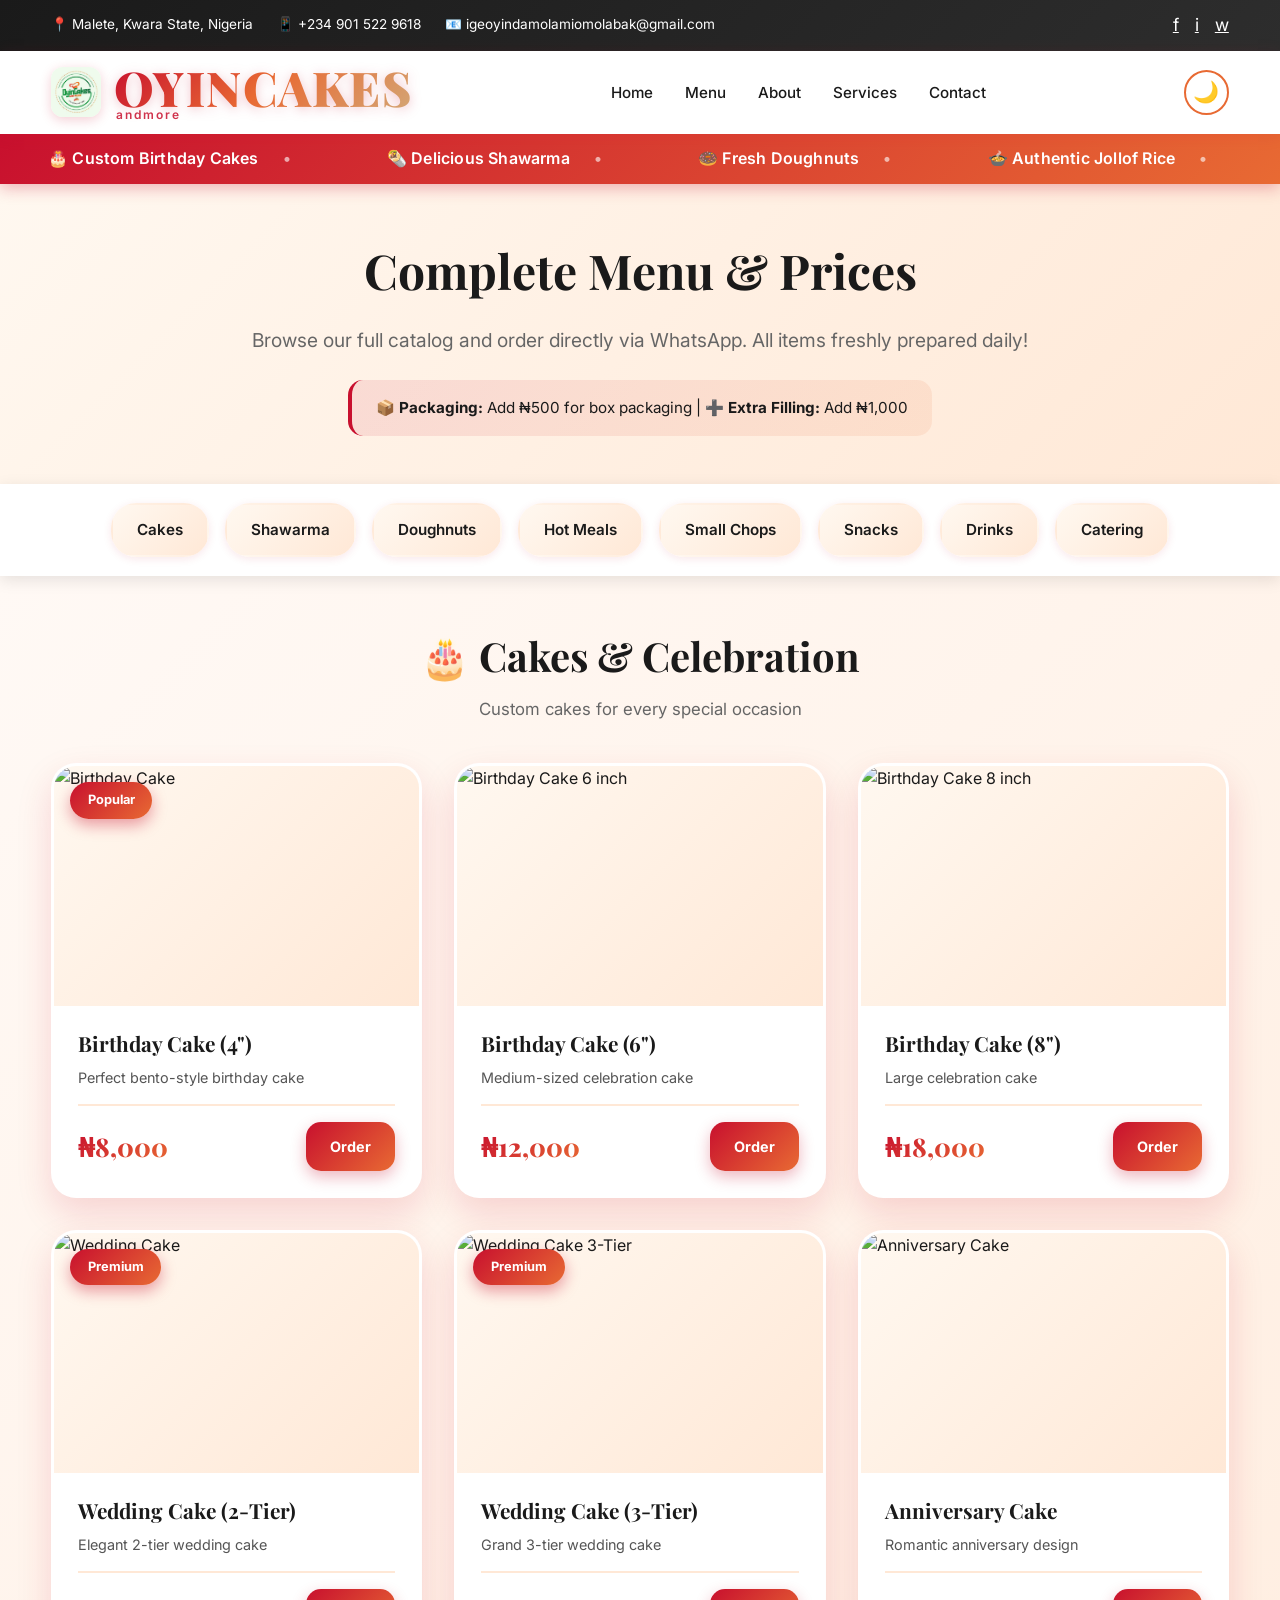
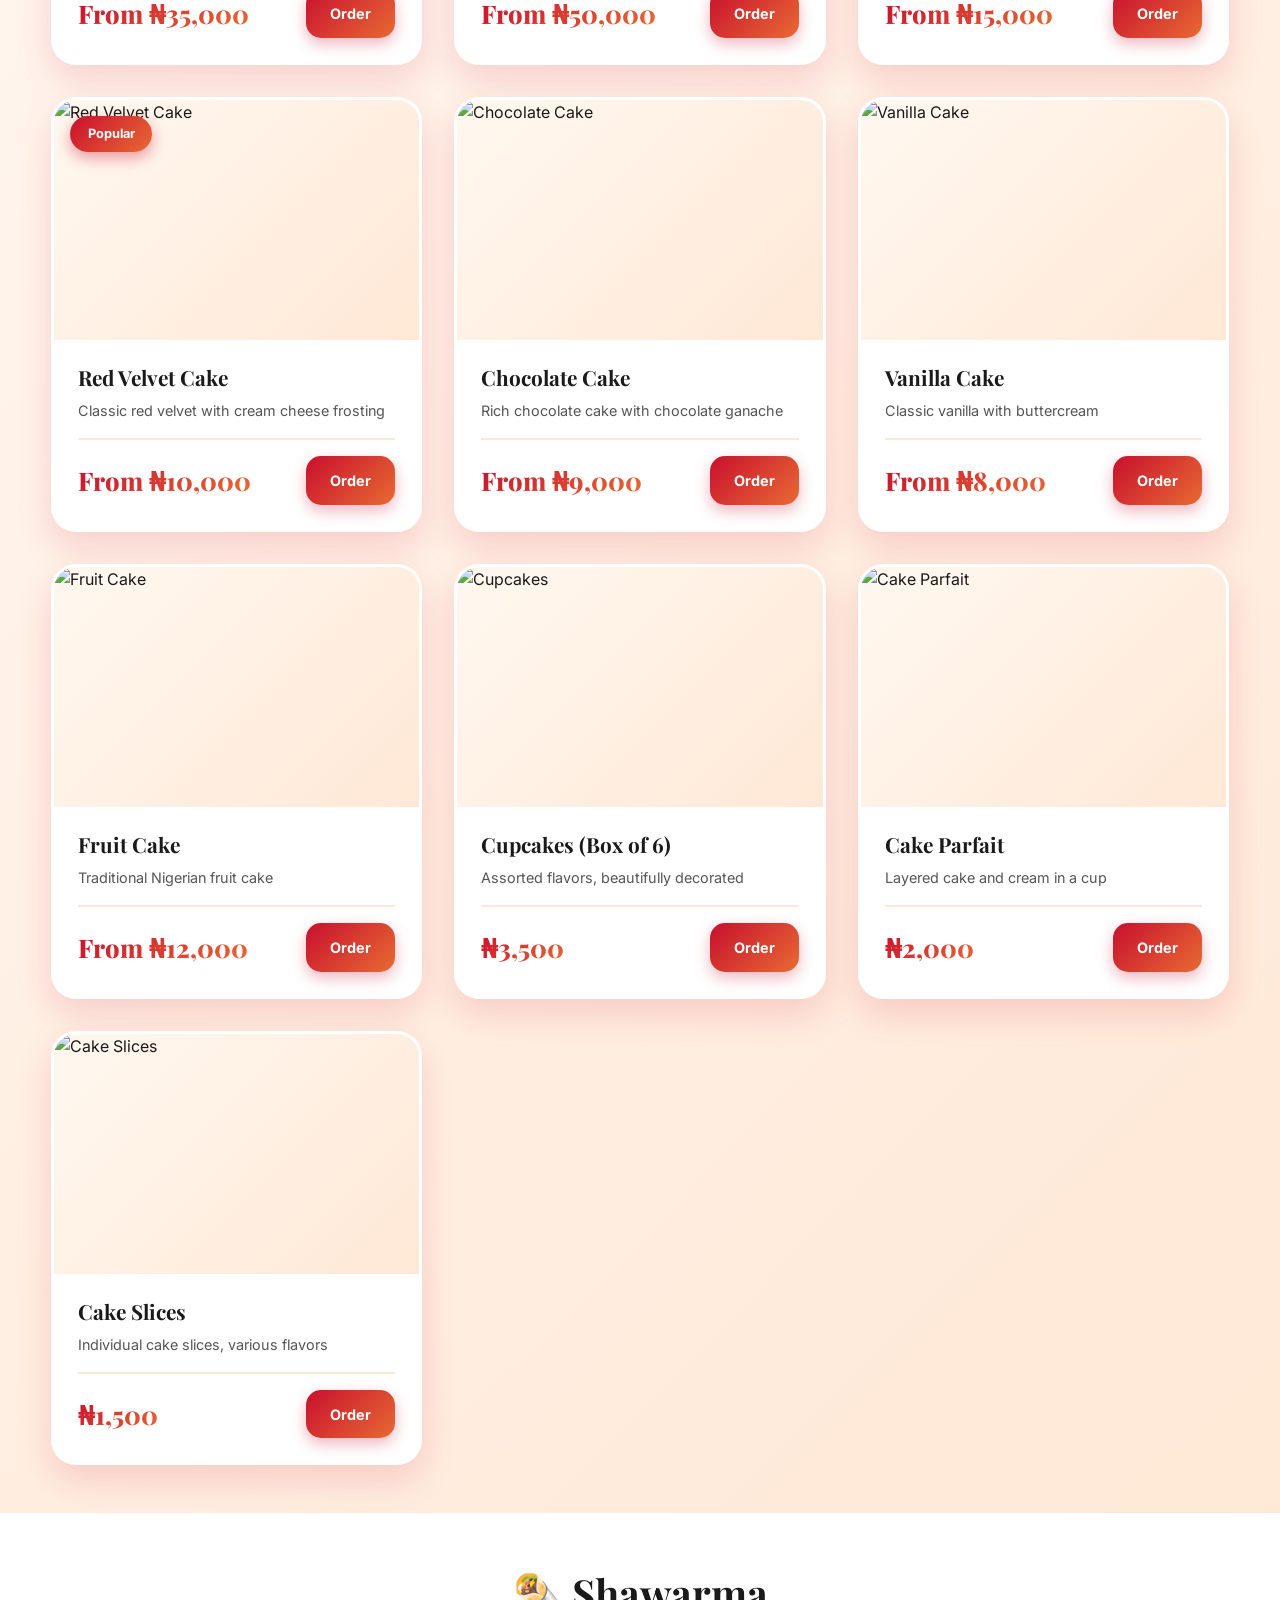
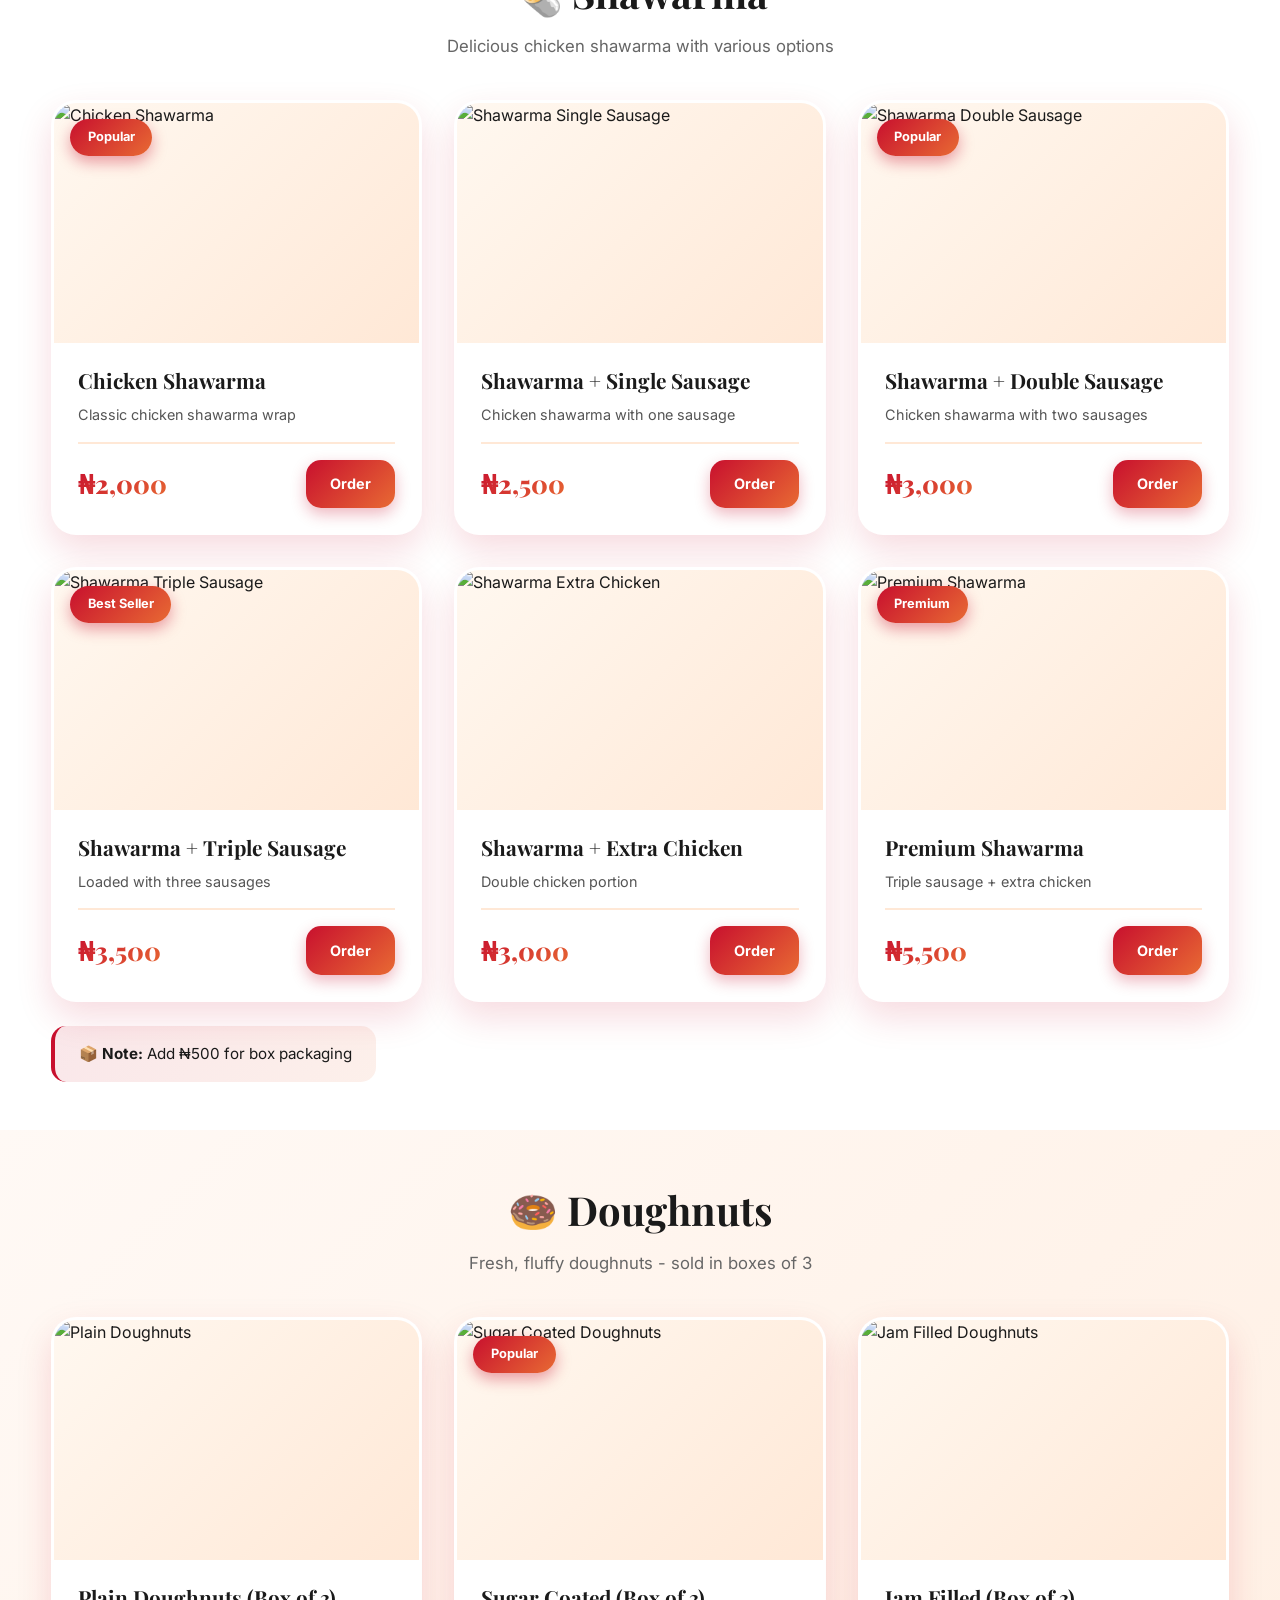
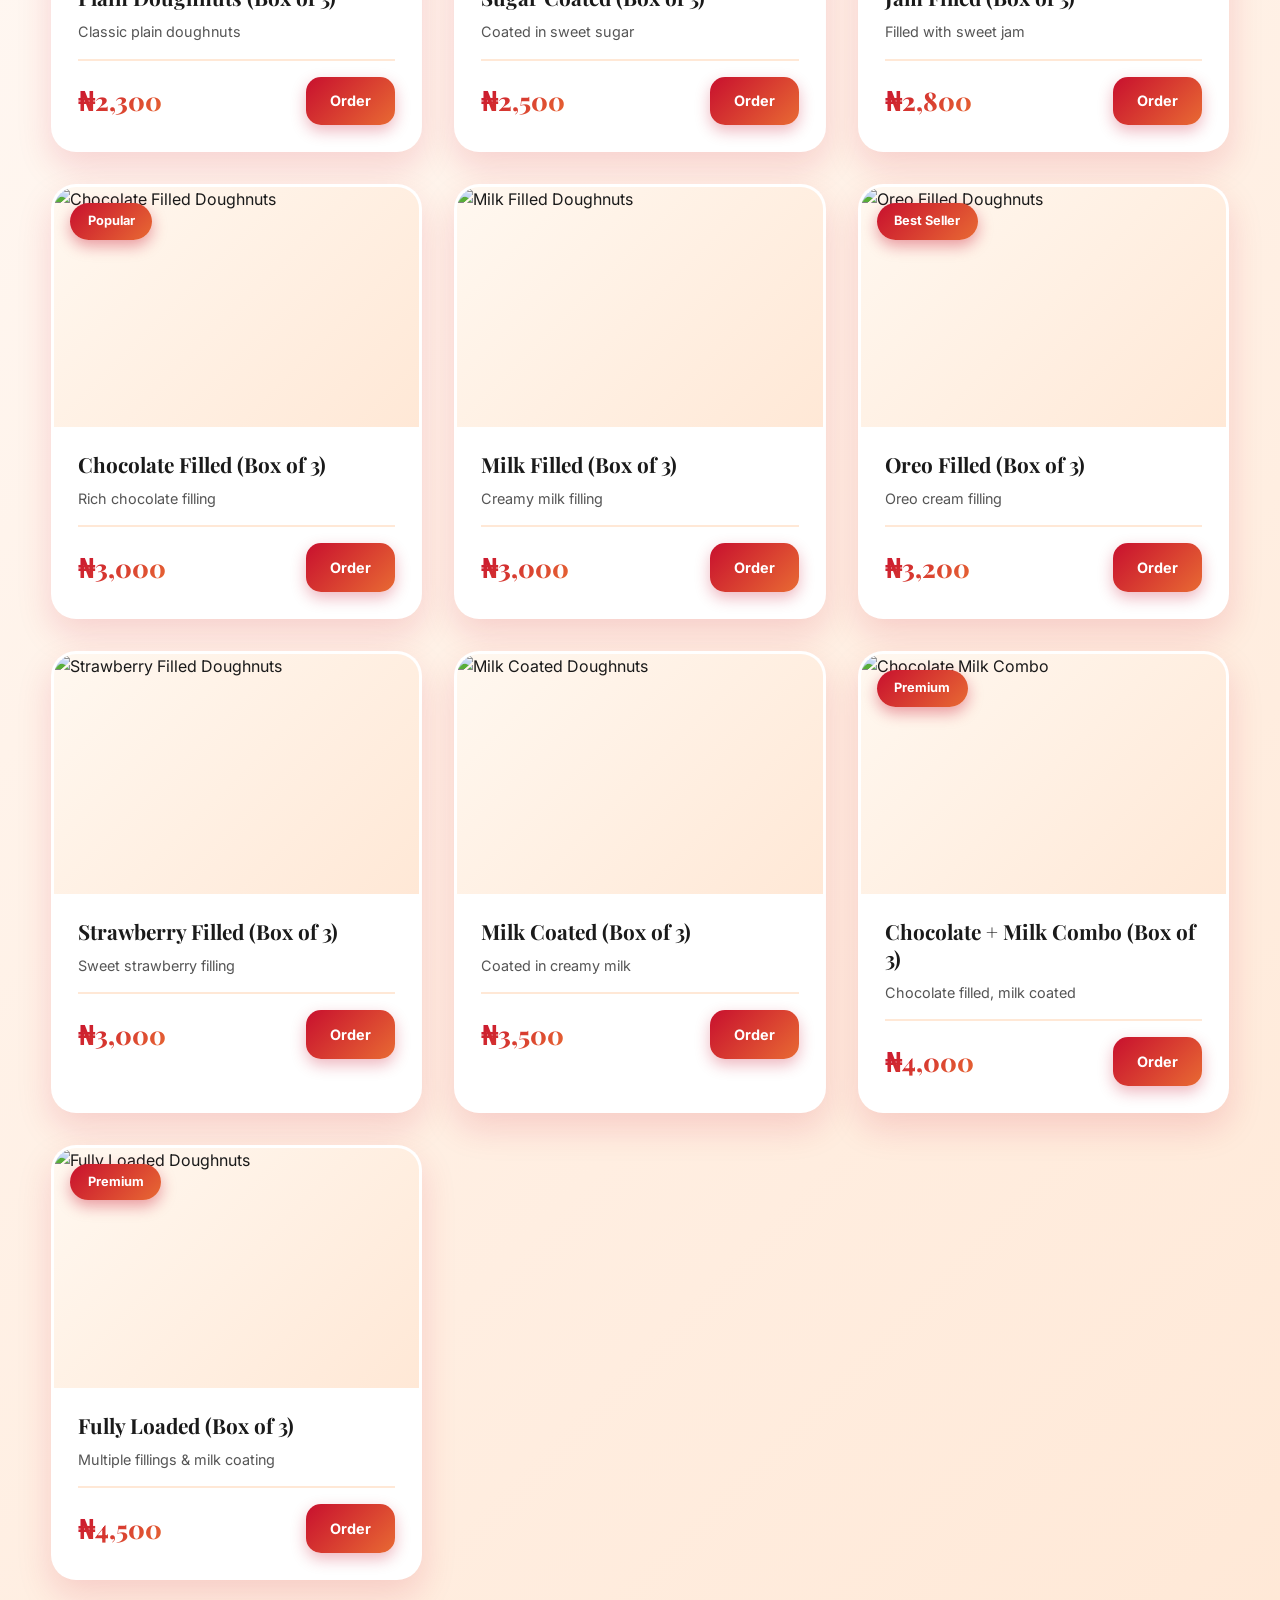
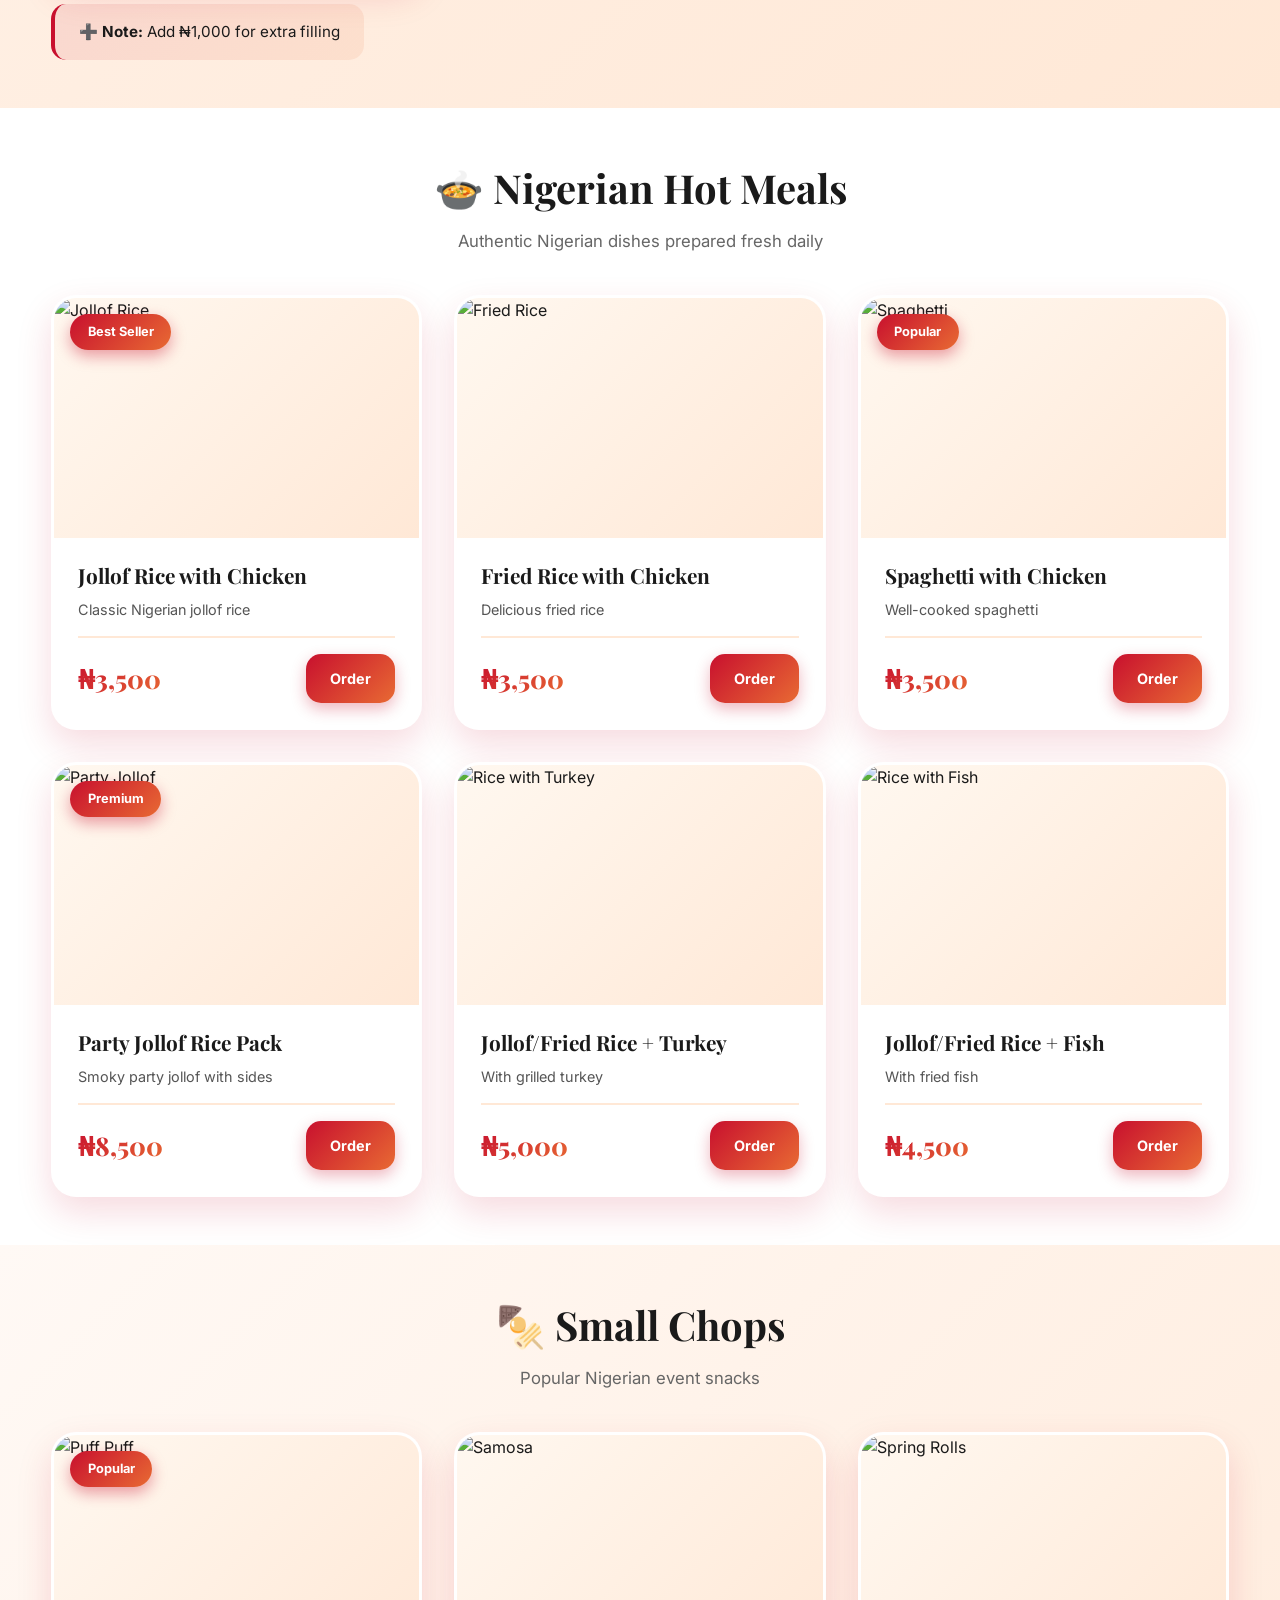
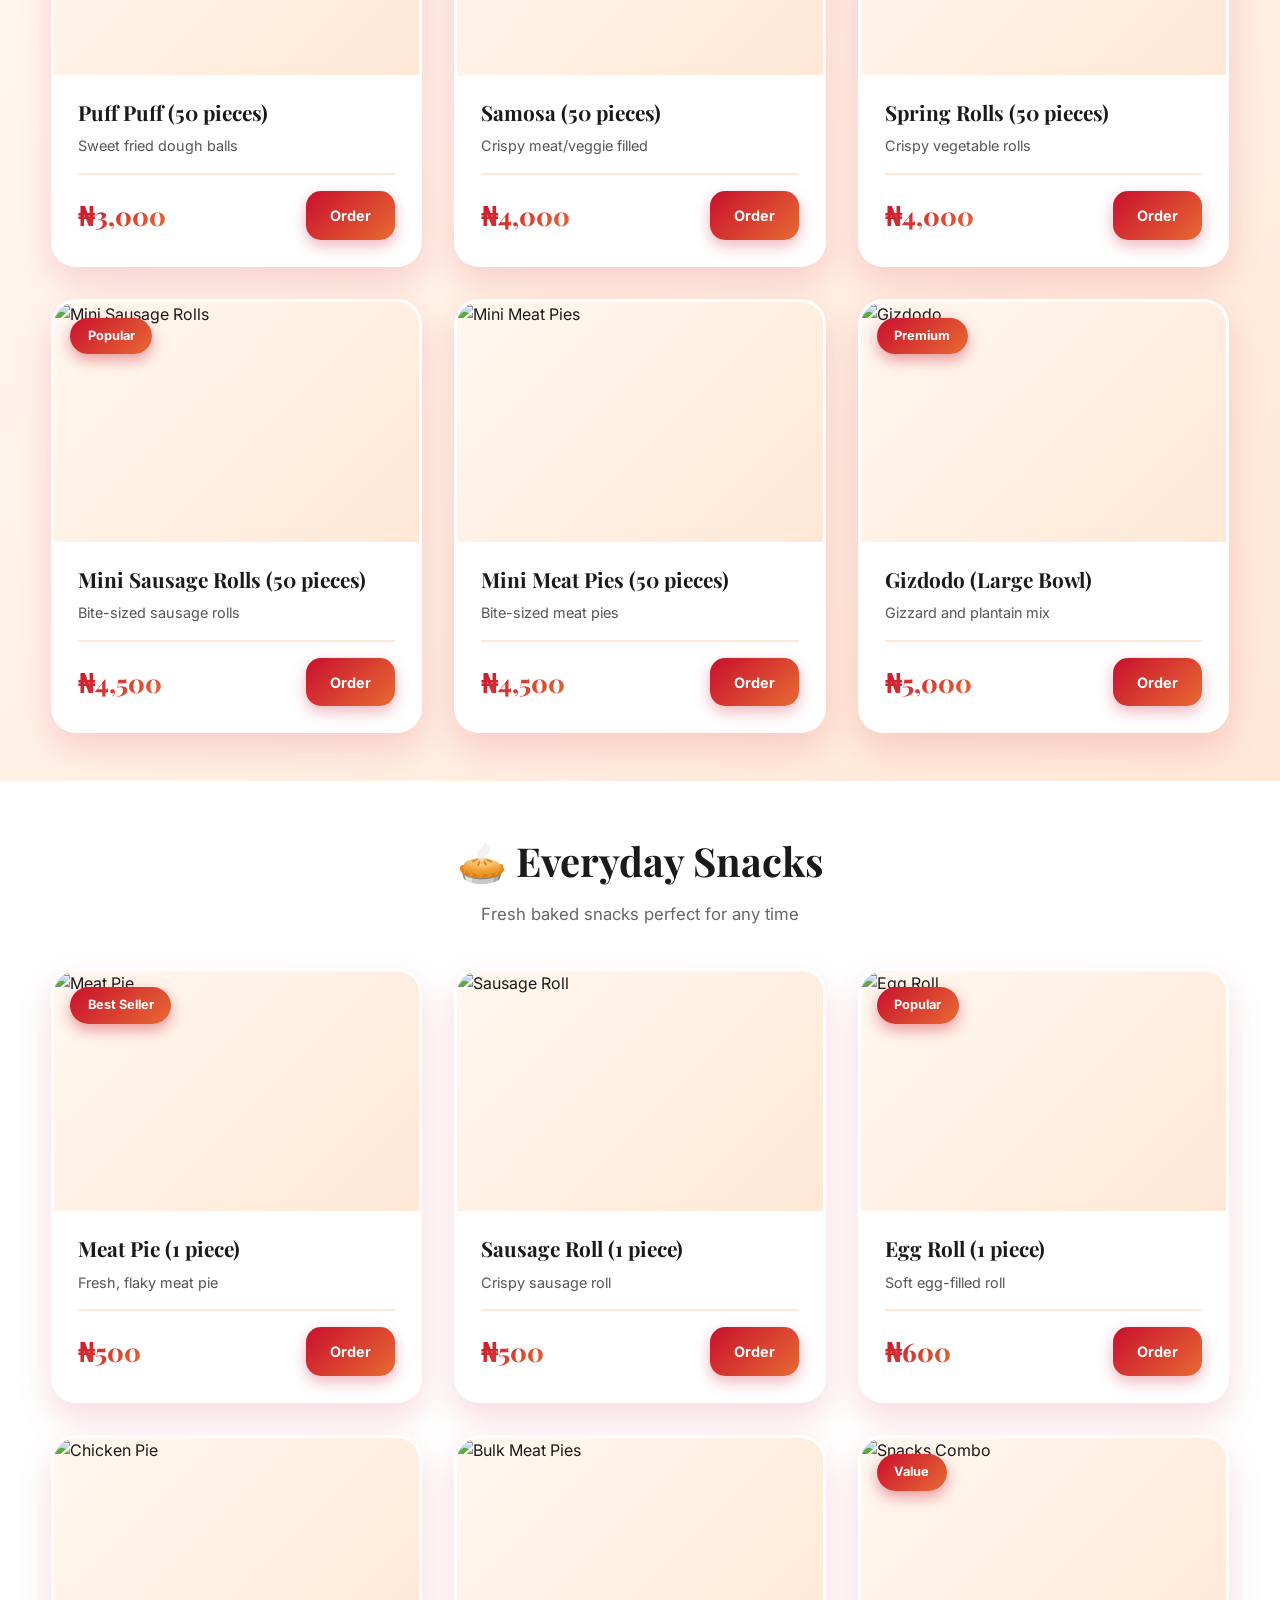
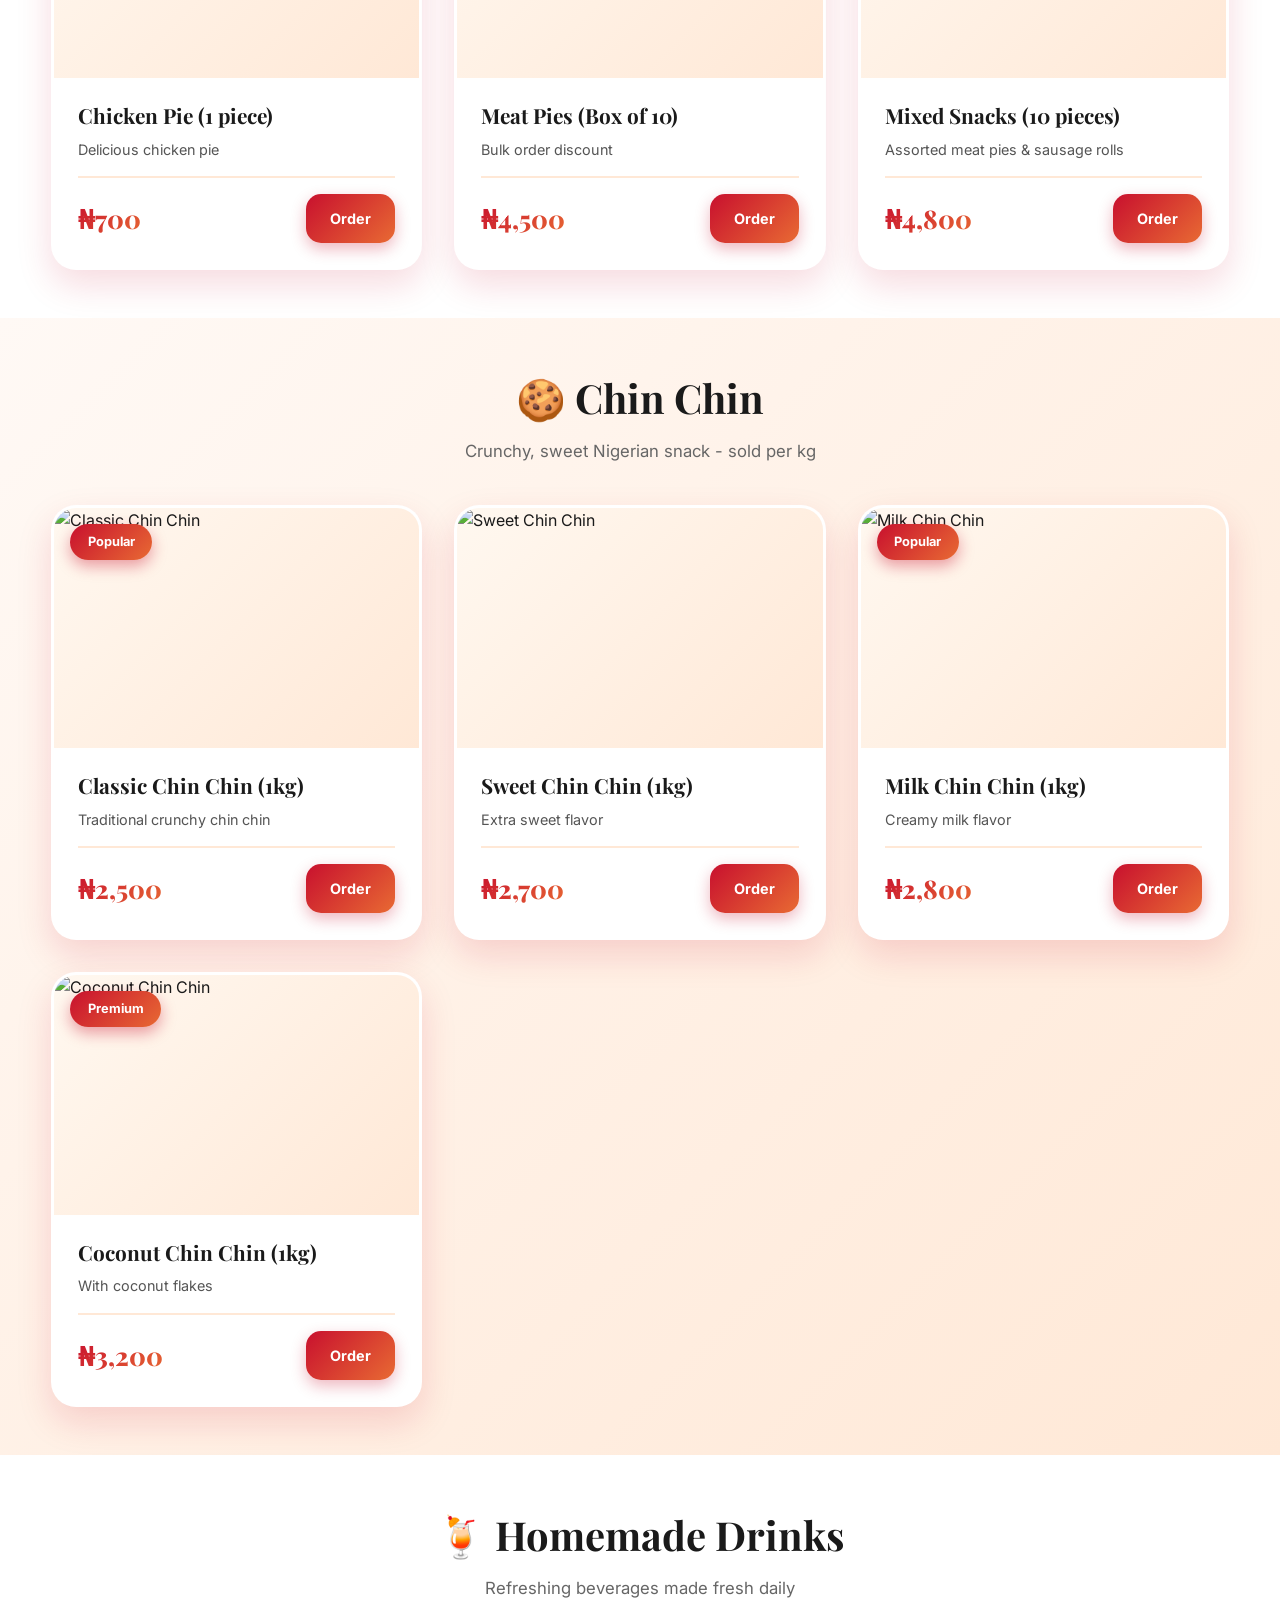
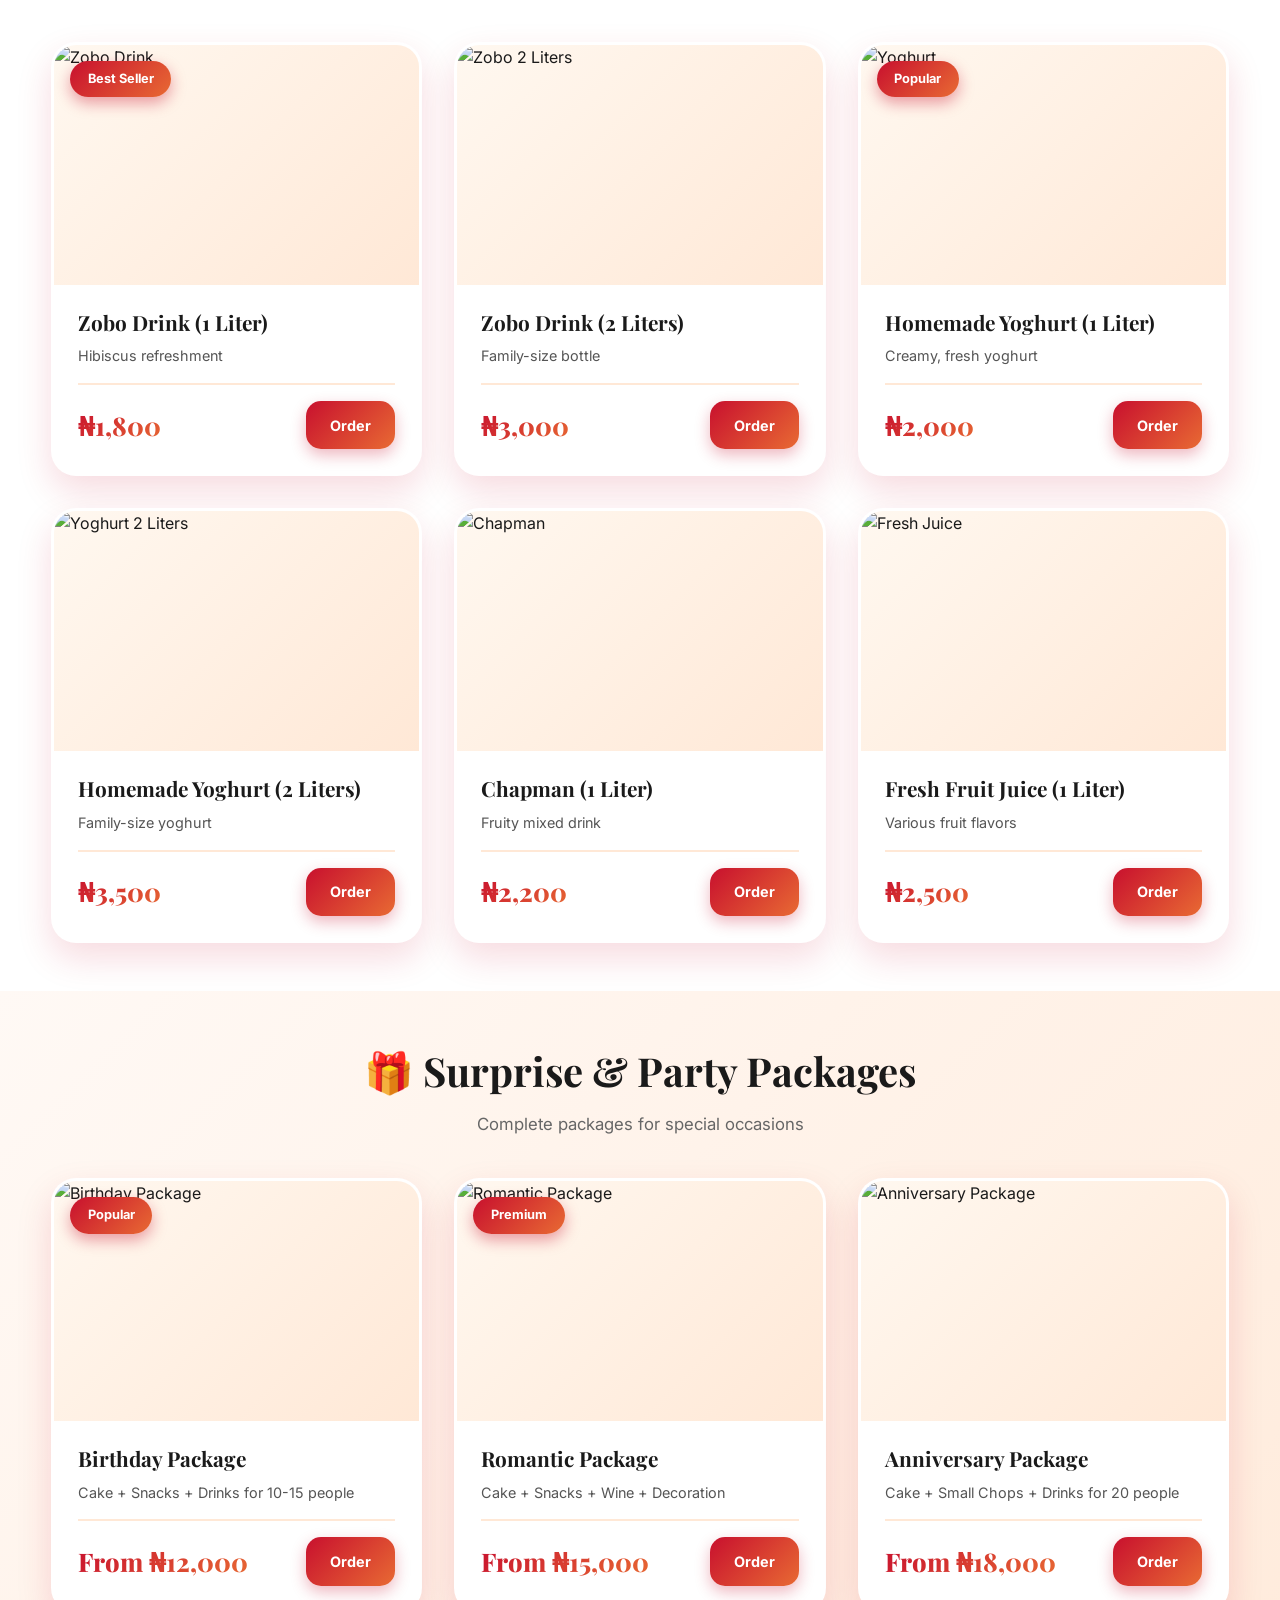
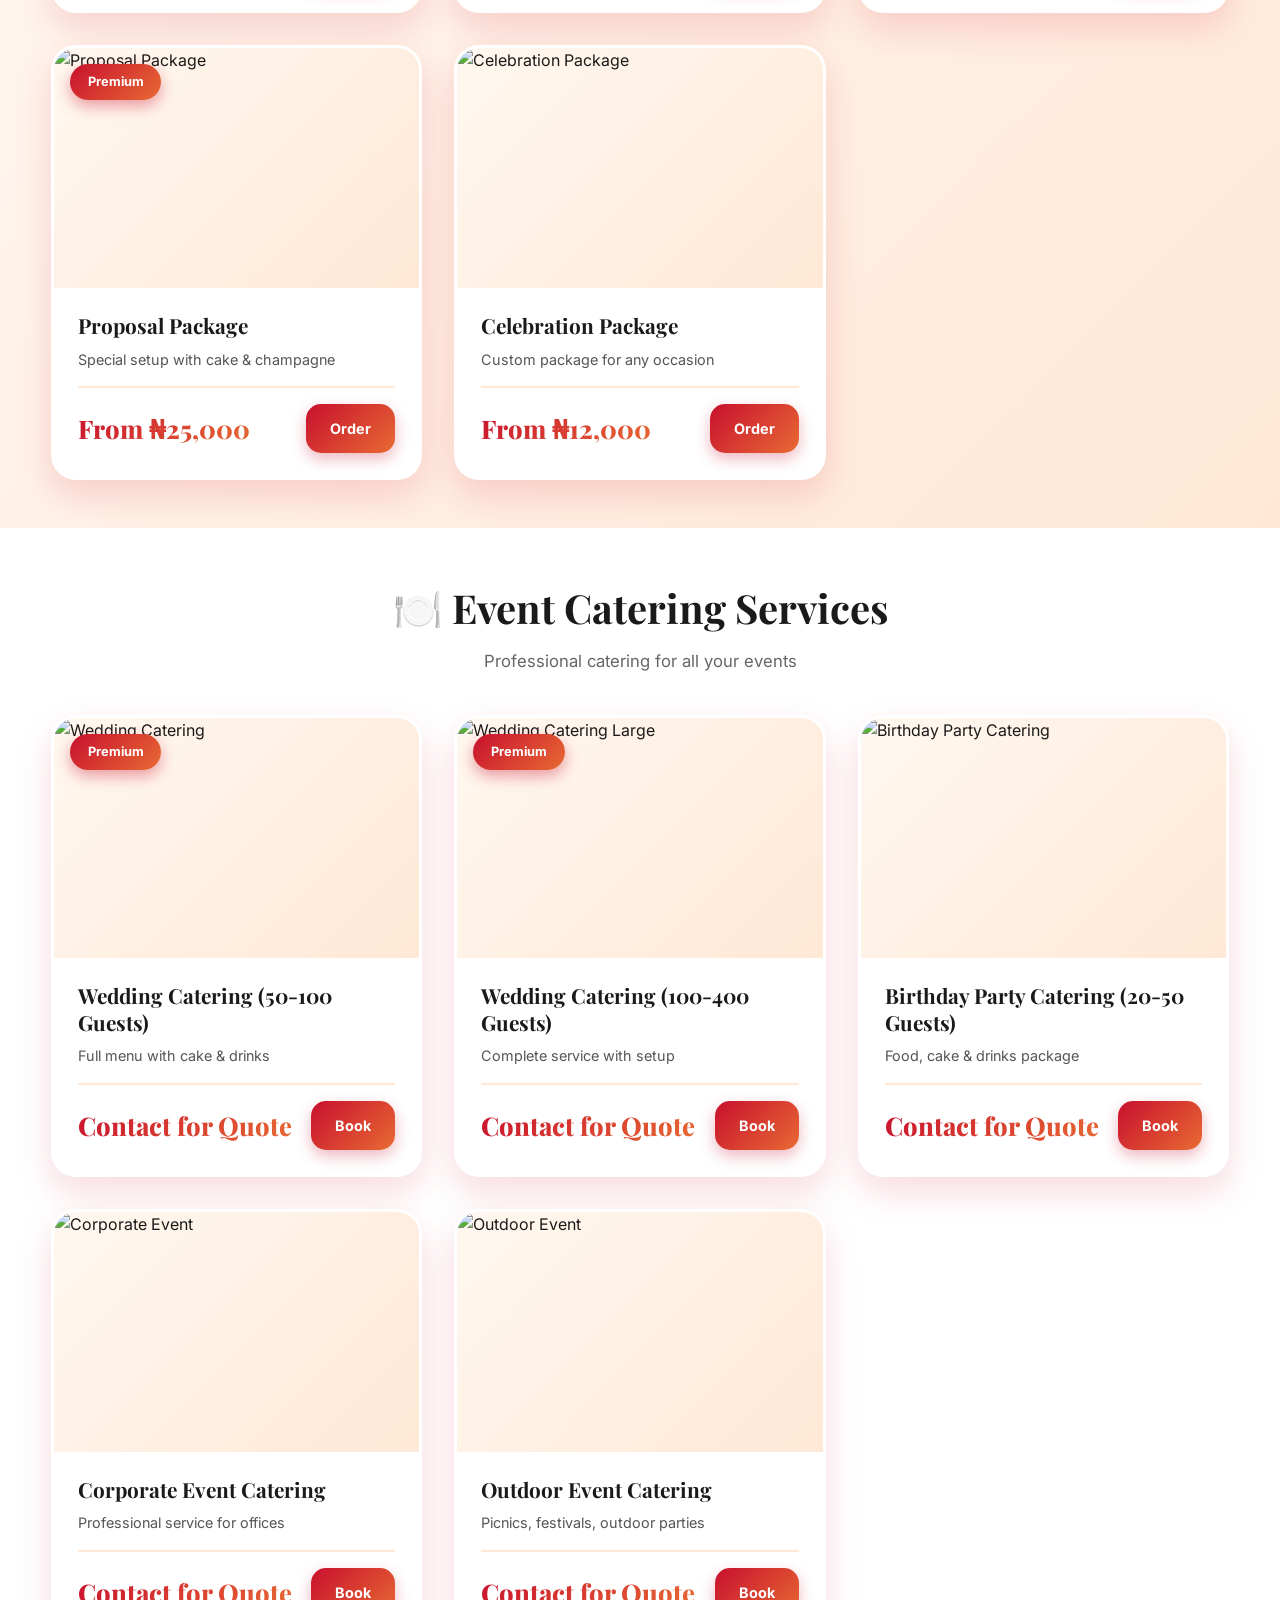
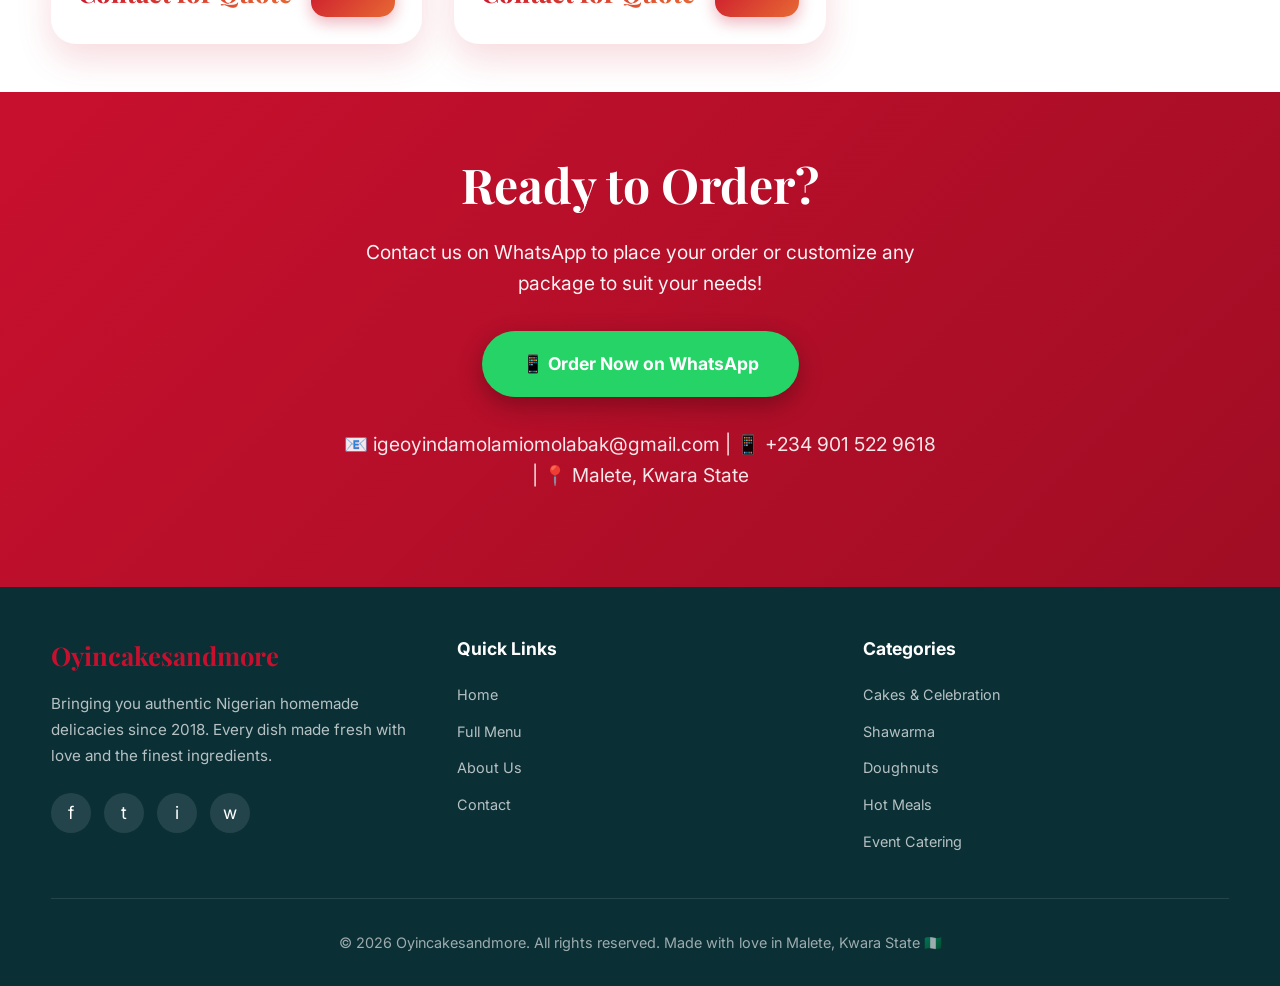
==== menu.html @ 72f2d6fe "Add files via upload" ====
<!doctype html>
<html lang="en">
  <head>
    <meta charset="UTF-8" />
    <meta name="viewport" content="width=device-width, initial-scale=1.0" />
    <title>Full Menu - Oyincakesandmore | All Items & Prices</title>
    <meta
      name="description"
      content="Complete menu with all items and prices. Cakes, shawarma, doughnuts, Nigerian hot meals, snacks, drinks, and catering services. Order directly via WhatsApp!" />

    <link rel="preconnect" href="https://fonts.googleapis.com" />
    <link rel="preconnect" href="https://fonts.gstatic.com" crossorigin />
    <link
      href="https://fonts.googleapis.com/css2?family=Playfair+Display:wght@400;500;600;700;800&family=Inter:wght@300;400;500;600;700;800&display=swap"
      rel="stylesheet" />
    <link rel="stylesheet" href="/style/menu.css" />
  </head>

  <body>
    <!-- Header Top -->
    <div class="header-top">
      <div class="header-top-content">
        <div class="header-links">
          <span>📍 Malete, Kwara State, Nigeria</span>
          <a href="tel:+2349015229618">📱 +234 901 522 9618</a>
          <a href="mailto:igeoyindamolamiomolabak@gmail.com">📧 igeoyindamolamiomolabak@gmail.com</a>
        </div>
        <div class="header-social">
          <a href="#" aria-label="Facebook">f</a>
          <a href="https://www.instagram.com/oyin_cakes_and_more?igsh=aXhmMHluYnhrajds" aria-label="Instagram">i</a>
          <a href="https://wa.me/2349015229618?text=Hello!%20I%20want%20to%20order%20" aria-label="WhatsApp">w</a>
        </div>
      </div>
    </div>

    <!-- Main Header with Logo -->
    <header>
      <div class="nav-container">
        <a href="index.html" class="logo">
          <img src="image/logo.jfif" alt="Oyincakes Logo" />
          <div class="logo-text-wrapper">
            <span class="logo-text-main">OYINCAKES</span>
            <span class="logo-text-sub">andmore</span>
          </div>
        </a>
        <button class="menu-toggle" id="menuToggle" aria-label="Toggle menu">
          ☰
        </button>
        <nav>
          <ul id="navMenu">
            <li><a href="index.html#home">Home</a></li>
            <li><a href="menu.html">Menu</a></li>
            <li><a href="index.html#about">About</a></li>
            <li><a href="index.html#services">Services</a></li>
            <li><a href="index.html#contact">Contact</a></li>
          </ul>
        </nav>
        <div class="nav-actions">
          <button class="dark-mode-toggle" id="darkModeToggle" aria-label="Toggle dark mode">
            <span class="toggle-icon">🌙</span>
          </button>
        </div>
      </div>
    </header>
    
    <!-- Scrolling Services Ticker -->
    <div class="services-ticker">
      <div class="ticker-content">
        <span class="ticker-item">🎂 Custom Birthday Cakes</span>
        <span class="ticker-item">🌯 Delicious Shawarma</span>
        <span class="ticker-item">🍩 Fresh Doughnuts</span>
        <span class="ticker-item">🍲 Authentic Jollof Rice</span>
        <span class="ticker-item">🍢 Event Catering</span>
        <span class="ticker-item">🥧 Homemade Meat Pies</span>
        <span class="ticker-item">🍹 Zobo & Yoghurt</span>
        <span class="ticker-item">🎁 Party Packages</span>
        <span class="ticker-item">💒 Wedding Catering</span>
        <span class="ticker-item">🍪 Crunchy Chin Chin</span>
        <!-- Duplicate for seamless loop -->
        <span class="ticker-item">🎂 Custom Birthday Cakes</span>
        <span class="ticker-item">🌯 Delicious Shawarma</span>
        <span class="ticker-item">🍩 Fresh Doughnuts</span>
        <span class="ticker-item">🍲 Authentic Jollof Rice</span>
        <span class="ticker-item">🍢 Event Catering</span>
        <span class="ticker-item">🥧 Homemade Meat Pies</span>
        <span class="ticker-item">🍹 Zobo & Yoghurt</span>
        <span class="ticker-item">🎁 Party Packages</span>
        <span class="ticker-item">💒 Wedding Catering</span>
        <span class="ticker-item">🍪 Crunchy Chin Chin</span>
      </div>
    </div>

    <!-- Menu Hero Section -->
    <section class="menu-hero">
      <div class="menu-hero-content">
        <h1>Complete Menu & Prices</h1>
        <p>Browse our full catalog and order directly via WhatsApp. All items freshly prepared daily!</p>
        <div class="menu-note">
          <strong>📦 Packaging:</strong> Add ₦500 for box packaging | <strong>➕ Extra Filling:</strong> Add ₦1,000
        </div>
      </div>
    </section>
    <div class="menu-navigation">
<a href="#cakes">Cakes</a>
<a href="#shawarma">Shawarma</a>
<a href="#doughnuts">Doughnuts</a>
<a href="#hot-meals">Hot Meals</a>
<a href="#small-chops">Small Chops</a>
<a href="#snacks">Snacks</a>
<a href="#drinks">Drinks</a>
<a href="#catering">Catering</a>
</div>

    <!-- CAKES & CELEBRATION -->
    <section class="menu-category" id="cakes">
      <div class="category-header">
        <h2>🎂 Cakes & Celebration</h2>
        <p>Custom cakes for every special occasion</p>
      </div>
      <div class="products-grid">
        <!-- Birthday Cakes -->
        <div class="product-card fade-up">
          <div class="product-image">
            <img src="Products/bento_cakes.jpg" alt="Birthday Cake" loading="lazy" />
            <span class="product-badge">Popular</span>
          </div>
          <div class="product-info">
            <h3 class="product-name">Birthday Cake (4")</h3>
            <p class="product-desc">Perfect bento-style birthday cake</p>
            <div class="product-footer">
              <span class="product-price">₦8,000</span>
              <a href="https://wa.me/2349015229618?text=Hello!%20I%20want%20to%20order%20Birthday%20Cake%20(4%22)" class="order-btn">Order</a>
            </div>
          </div>
        </div>

        <div class="product-card fade-up">
          <div class="product-image">
            <img src="Products/bento_cakes.jpg" alt="Birthday Cake 6 inch" loading="lazy" />
          </div>
          <div class="product-info">
            <h3 class="product-name">Birthday Cake (6")</h3>
            <p class="product-desc">Medium-sized celebration cake</p>
            <div class="product-footer">
              <span class="product-price">₦12,000</span>
              <a href="https://wa.me/2349015229618?text=Hello!%20I%20want%20to%20order%20Birthday%20Cake%20(6%22)" class="order-btn">Order</a>
            </div>
          </div>
        </div>

        <div class="product-card fade-up">
          <div class="product-image">
            <img src="Products/bento_cakes.jpg" alt="Birthday Cake 8 inch" loading="lazy" />
          </div>
          <div class="product-info">
            <h3 class="product-name">Birthday Cake (8")</h3>
            <p class="product-desc">Large celebration cake</p>
            <div class="product-footer">
              <span class="product-price">₦18,000</span>
              <a href="https://wa.me/2349015229618?text=Hello!%20I%20want%20to%20order%20Birthday%20Cake%20(8%22)" class="order-btn">Order</a>
            </div>
          </div>
        </div>

        <!-- Wedding & Anniversary -->
        <div class="product-card fade-up">
          <div class="product-image">
            <img src="Products/IMG_20260307_111541-COLLAGE.jpg" alt="Wedding Cake" loading="lazy" />
            <span class="product-badge">Premium</span>
          </div>
          <div class="product-info">
            <h3 class="product-name">Wedding Cake (2-Tier)</h3>
            <p class="product-desc">Elegant 2-tier wedding cake</p>
            <div class="product-footer">
              <span class="product-price">From ₦35,000</span>
              <a href="https://wa.me/2349015229618?text=Hello!%20I%20want%20to%20order%20Wedding%20Cake%20(2-Tier)" class="order-btn">Order</a>
            </div>
          </div>
        </div>

        <div class="product-card fade-up">
          <div class="product-image">
            <img src="Products/IMG_20260307_111541-COLLAGE.jpg" alt="Wedding Cake 3-Tier" loading="lazy" />
            <span class="product-badge">Premium</span>
          </div>
          <div class="product-info">
            <h3 class="product-name">Wedding Cake (3-Tier)</h3>
            <p class="product-desc">Grand 3-tier wedding cake</p>
            <div class="product-footer">
              <span class="product-price">From ₦50,000</span>
              <a href="https://wa.me/2349015229618?text=Hello!%20I%20want%20to%20order%20Wedding%20Cake%20(3-Tier)" class="order-btn">Order</a>
            </div>
          </div>
        </div>

        <div class="product-card fade-up">
          <div class="product-image">
            <img src="Products/bento_cakes.jpg" alt="Anniversary Cake" loading="lazy" />
          </div>
          <div class="product-info">
            <h3 class="product-name">Anniversary Cake</h3>
            <p class="product-desc">Romantic anniversary design</p>
            <div class="product-footer">
              <span class="product-price">From ₦15,000</span>
              <a href="https://wa.me/2349015229618?text=Hello!%20I%20want%20to%20order%20Anniversary%20Cake" class="order-btn">Order</a>
            </div>
          </div>
        </div>

        <!-- Cake Flavors -->
        <div class="product-card fade-up">
          <div class="product-image">
            <img src="Products/bento_cakes.jpg" alt="Red Velvet Cake" loading="lazy" />
            <span class="product-badge">Popular</span>
          </div>
          <div class="product-info">
            <h3 class="product-name">Red Velvet Cake</h3>
            <p class="product-desc">Classic red velvet with cream cheese frosting</p>
            <div class="product-footer">
              <span class="product-price">From ₦10,000</span>
              <a href="https://wa.me/2349015229618?text=Hello!%20I%20want%20to%20order%20Red%20Velvet%20Cake" class="order-btn">Order</a>
            </div>
          </div>
        </div>

        <div class="product-card fade-up">
          <div class="product-image">
            <img src="Products/bento_cakes.jpg" alt="Chocolate Cake" loading="lazy" />
          </div>
          <div class="product-info">
            <h3 class="product-name">Chocolate Cake</h3>
            <p class="product-desc">Rich chocolate cake with chocolate ganache</p>
            <div class="product-footer">
              <span class="product-price">From ₦9,000</span>
              <a href="https://wa.me/2349015229618?text=Hello!%20I%20want%20to%20order%20Chocolate%20Cake" class="order-btn">Order</a>
            </div>
          </div>
        </div>

        <div class="product-card fade-up">
          <div class="product-image">
            <img src="Products/bento_cakes.jpg" alt="Vanilla Cake" loading="lazy" />
          </div>
          <div class="product-info">
            <h3 class="product-name">Vanilla Cake</h3>
            <p class="product-desc">Classic vanilla with buttercream</p>
            <div class="product-footer">
              <span class="product-price">From ₦8,000</span>
              <a href="https://wa.me/2349015229618?text=Hello!%20I%20want%20to%20order%20Vanilla%20Cake" class="order-btn">Order</a>
            </div>
          </div>
        </div>

        <div class="product-card fade-up">
          <div class="product-image">
            <img src="Products/bento_cakes.jpg" alt="Fruit Cake" loading="lazy" />
          </div>
          <div class="product-info">
            <h3 class="product-name">Fruit Cake</h3>
            <p class="product-desc">Traditional Nigerian fruit cake</p>
            <div class="product-footer">
              <span class="product-price">From ₦12,000</span>
              <a href="https://wa.me/2349015229618?text=Hello!%20I%20want%20to%20order%20Fruit%20Cake" class="order-btn">Order</a>
            </div>
          </div>
        </div>

        <!-- Cupcakes & Others -->
        <div class="product-card fade-up">
          <div class="product-image">
            <img src="Products/bento_cakes.jpg" alt="Cupcakes" loading="lazy" />
          </div>
          <div class="product-info">
            <h3 class="product-name">Cupcakes (Box of 6)</h3>
            <p class="product-desc">Assorted flavors, beautifully decorated</p>
            <div class="product-footer">
              <span class="product-price">₦3,500</span>
              <a href="https://wa.me/2349015229618?text=Hello!%20I%20want%20to%20order%20Cupcakes%20(Box%20of%206)" class="order-btn">Order</a>
            </div>
          </div>
        </div>

        <div class="product-card fade-up">
          <div class="product-image">
            <img src="Products/cake-parfiat.jpg" alt="Cake Parfait" loading="lazy" />
          </div>
          <div class="product-info">
            <h3 class="product-name">Cake Parfait</h3>
            <p class="product-desc">Layered cake and cream in a cup</p>
            <div class="product-footer">
              <span class="product-price">₦2,000</span>
              <a href="https://wa.me/2349015229618?text=Hello!%20I%20want%20to%20order%20Cake%20Parfait" class="order-btn">Order</a>
            </div>
          </div>
        </div>

        <div class="product-card fade-up">
          <div class="product-image">
            <img src="Products/bento_cakes.jpg" alt="Cake Slices" loading="lazy" />
          </div>
          <div class="product-info">
            <h3 class="product-name">Cake Slices</h3>
            <p class="product-desc">Individual cake slices, various flavors</p>
            <div class="product-footer">
              <span class="product-price">₦1,500</span>
              <a href="https://wa.me/2349015229618?text=Hello!%20I%20want%20to%20order%20Cake%20Slices" class="order-btn">Order</a>
            </div>
          </div>
        </div>
      </div>
    </section>

    <!-- SHAWARMA -->
    <section class="menu-category" id="shawarma">
      <div class="category-header">
        <h2>🌯 Shawarma</h2>
        <p>Delicious chicken shawarma with various options</p>
      </div>
      <div class="products-grid">
        <div class="product-card fade-up">
          <div class="product-image">
            <img src="Products/shawarma.jpg" alt="Chicken Shawarma" loading="lazy" />
            <span class="product-badge">Popular</span>
          </div>
          <div class="product-info">
            <h3 class="product-name">Chicken Shawarma</h3>
            <p class="product-desc">Classic chicken shawarma wrap</p>
            <div class="product-footer">
              <span class="product-price">₦2,000</span>
              <a href="https://wa.me/2349015229618?text=Hello!%20I%20want%20to%20order%20Chicken%20Shawarma" class="order-btn">Order</a>
            </div>
          </div>
        </div>

        <div class="product-card fade-up">
          <div class="product-image">
            <img src="Products/IMG_20260307_111912-COLLAGE.jpg" alt="Shawarma Single Sausage" loading="lazy" />
          </div>
          <div class="product-info">
            <h3 class="product-name">Shawarma + Single Sausage</h3>
            <p class="product-desc">Chicken shawarma with one sausage</p>
            <div class="product-footer">
              <span class="product-price">₦2,500</span>
              <a href="https://wa.me/2349015229618?text=Hello!%20I%20want%20to%20order%20Shawarma%20%2B%20Single%20Sausage" class="order-btn">Order</a>
            </div>
          </div>
        </div>

        <div class="product-card fade-up">
          <div class="product-image">
            <img src="Products/IMG_20260307_111912-COLLAGE.jpg" alt="Shawarma Double Sausage" loading="lazy" />
            <span class="product-badge">Popular</span>
          </div>
          <div class="product-info">
            <h3 class="product-name">Shawarma + Double Sausage</h3>
            <p class="product-desc">Chicken shawarma with two sausages</p>
            <div class="product-footer">
              <span class="product-price">₦3,000</span>
              <a href="https://wa.me/2349015229618?text=Hello!%20I%20want%20to%20order%20Shawarma%20%2B%20Double%20Sausage" class="order-btn">Order</a>
            </div>
          </div>
        </div>

        <div class="product-card fade-up">
          <div class="product-image">
            <img src="Products/IMG_20260307_111912-COLLAGE.jpg" alt="Shawarma Triple Sausage" loading="lazy" />
            <span class="product-badge">Best Seller</span>
          </div>
          <div class="product-info">
            <h3 class="product-name">Shawarma + Triple Sausage</h3>
            <p class="product-desc">Loaded with three sausages</p>
            <div class="product-footer">
              <span class="product-price">₦3,500</span>
              <a href="https://wa.me/2349015229618?text=Hello!%20I%20want%20to%20order%20Shawarma%20%2B%20Triple%20Sausage" class="order-btn">Order</a>
            </div>
          </div>
        </div>

        <div class="product-card fade-up">
          <div class="product-image">
            <img src="Products/shawarma.jpg" alt="Shawarma Extra Chicken" loading="lazy" />
          </div>
          <div class="product-info">
            <h3 class="product-name">Shawarma + Extra Chicken</h3>
            <p class="product-desc">Double chicken portion</p>
            <div class="product-footer">
              <span class="product-price">₦3,000</span>
              <a href="https://wa.me/2349015229618?text=Hello!%20I%20want%20to%20order%20Shawarma%20%2B%20Extra%20Chicken" class="order-btn">Order</a>
            </div>
          </div>
        </div>

        <div class="product-card fade-up">
          <div class="product-image">
            <img src="Products/IMG_20260307_111912-COLLAGE.jpg" alt="Premium Shawarma" loading="lazy" />
            <span class="product-badge">Premium</span>
          </div>
          <div class="product-info">
            <h3 class="product-name">Premium Shawarma</h3>
            <p class="product-desc">Triple sausage + extra chicken</p>
            <div class="product-footer">
              <span class="product-price">₦5,500</span>
              <a href="https://wa.me/2349015229618?text=Hello!%20I%20want%20to%20order%20Premium%20Shawarma" class="order-btn">Order</a>
            </div>
          </div>
        </div>
      </div>
      <div class="menu-note" style="margin-top: 1.5rem;">
        <strong>📦 Note:</strong> Add ₦500 for box packaging
      </div>
    </section>

    <!-- DOUGHNUTS -->
    <section class="menu-category" id="doughnuts">
      <div class="category-header">
        <h2>🍩 Doughnuts</h2>
        <p>Fresh, fluffy doughnuts - sold in boxes of 3</p>
      </div>
      <div class="products-grid">
        <div class="product-card fade-up">
          <div class="product-image">
            <img src="Products/IMG_20260307_112616-COLLAGE.jpg" alt="Plain Doughnuts" loading="lazy" />
          </div>
          <div class="product-info">
            <h3 class="product-name">Plain Doughnuts (Box of 3)</h3>
            <p class="product-desc">Classic plain doughnuts</p>
            <div class="product-footer">
              <span class="product-price">₦2,300</span>
              <a href="https://wa.me/2349015229618?text=Hello!%20I%20want%20to%20order%20Plain%20Doughnuts" class="order-btn">Order</a>
            </div>
          </div>
        </div>

        <div class="product-card fade-up">
          <div class="product-image">
            <img src="Products/IMG_20260307_112616-COLLAGE.jpg" alt="Sugar Coated Doughnuts" loading="lazy" />
            <span class="product-badge">Popular</span>
          </div>
          <div class="product-info">
            <h3 class="product-name">Sugar Coated (Box of 3)</h3>
            <p class="product-desc">Coated in sweet sugar</p>
            <div class="product-footer">
              <span class="product-price">₦2,500</span>
              <a href="https://wa.me/2349015229618?text=Hello!%20I%20want%20to%20order%20Sugar%20Coated%20Doughnuts" class="order-btn">Order</a>
            </div>
          </div>
        </div>

        <div class="product-card fade-up">
          <div class="product-image">
            <img src="Products/IMG_20260307_112616-COLLAGE.jpg" alt="Jam Filled Doughnuts" loading="lazy" />
          </div>
          <div class="product-info">
            <h3 class="product-name">Jam Filled (Box of 3)</h3>
            <p class="product-desc">Filled with sweet jam</p>
            <div class="product-footer">
              <span class="product-price">₦2,800</span>
              <a href="https://wa.me/2349015229618?text=Hello!%20I%20want%20to%20order%20Jam%20Filled%20Doughnuts" class="order-btn">Order</a>
            </div>
          </div>
        </div>

        <div class="product-card fade-up">
          <div class="product-image">
            <img src="Products/IMG_20260307_112616-COLLAGE.jpg" alt="Chocolate Filled Doughnuts" loading="lazy" />
            <span class="product-badge">Popular</span>
          </div>
          <div class="product-info">
            <h3 class="product-name">Chocolate Filled (Box of 3)</h3>
            <p class="product-desc">Rich chocolate filling</p>
            <div class="product-footer">
              <span class="product-price">₦3,000</span>
              <a href="https://wa.me/2349015229618?text=Hello!%20I%20want%20to%20order%20Chocolate%20Filled%20Doughnuts" class="order-btn">Order</a>
            </div>
          </div>
        </div>

        <div class="product-card fade-up">
          <div class="product-image">
            <img src="Products/IMG_20260307_112616-COLLAGE.jpg" alt="Milk Filled Doughnuts" loading="lazy" />
          </div>
          <div class="product-info">
            <h3 class="product-name">Milk Filled (Box of 3)</h3>
            <p class="product-desc">Creamy milk filling</p>
            <div class="product-footer">
              <span class="product-price">₦3,000</span>
              <a href="https://wa.me/2349015229618?text=Hello!%20I%20want%20to%20order%20Milk%20Filled%20Doughnuts" class="order-btn">Order</a>
            </div>
          </div>
        </div>

        <div class="product-card fade-up">
          <div class="product-image">
            <img src="Products/IMG_20260307_112616-COLLAGE.jpg" alt="Oreo Filled Doughnuts" loading="lazy" />
            <span class="product-badge">Best Seller</span>
          </div>
          <div class="product-info">
            <h3 class="product-name">Oreo Filled (Box of 3)</h3>
            <p class="product-desc">Oreo cream filling</p>
            <div class="product-footer">
              <span class="product-price">₦3,200</span>
              <a href="https://wa.me/2349015229618?text=Hello!%20I%20want%20to%20order%20Oreo%20Filled%20Doughnuts" class="order-btn">Order</a>
            </div>
          </div>
        </div>

        <div class="product-card fade-up">
          <div class="product-image">
            <img src="Products/IMG_20260307_112616-COLLAGE.jpg" alt="Strawberry Filled Doughnuts" loading="lazy" />
          </div>
          <div class="product-info">
            <h3 class="product-name">Strawberry Filled (Box of 3)</h3>
            <p class="product-desc">Sweet strawberry filling</p>
            <div class="product-footer">
              <span class="product-price">₦3,000</span>
              <a href="https://wa.me/2349015229618?text=Hello!%20I%20want%20to%20order%20Strawberry%20Filled%20Doughnuts" class="order-btn">Order</a>
            </div>
          </div>
        </div>

        <div class="product-card fade-up">
          <div class="product-image">
            <img src="Products/IMG_20260307_112616-COLLAGE.jpg" alt="Milk Coated Doughnuts" loading="lazy" />
          </div>
          <div class="product-info">
            <h3 class="product-name">Milk Coated (Box of 3)</h3>
            <p class="product-desc">Coated in creamy milk</p>
            <div class="product-footer">
              <span class="product-price">₦3,500</span>
              <a href="https://wa.me/2349015229618?text=Hello!%20I%20want%20to%20order%20Milk%20Coated%20Doughnuts" class="order-btn">Order</a>
            </div>
          </div>
        </div>

        <div class="product-card fade-up">
          <div class="product-image">
            <img src="Products/IMG_20260307_112616-COLLAGE.jpg" alt="Chocolate Milk Combo" loading="lazy" />
            <span class="product-badge">Premium</span>
          </div>
          <div class="product-info">
            <h3 class="product-name">Chocolate + Milk Combo (Box of 3)</h3>
            <p class="product-desc">Chocolate filled, milk coated</p>
            <div class="product-footer">
              <span class="product-price">₦4,000</span>
              <a href="https://wa.me/2349015229618?text=Hello!%20I%20want%20to%20order%20Chocolate%20%2B%20Milk%20Combo%20Doughnuts" class="order-btn">Order</a>
            </div>
          </div>
        </div>

        <div class="product-card fade-up">
          <div class="product-image">
            <img src="Products/IMG_20260307_112616-COLLAGE.jpg" alt="Fully Loaded Doughnuts" loading="lazy" />
            <span class="product-badge">Premium</span>
          </div>
          <div class="product-info">
            <h3 class="product-name">Fully Loaded (Box of 3)</h3>
            <p class="product-desc">Multiple fillings & milk coating</p>
            <div class="product-footer">
              <span class="product-price">₦4,500</span>
              <a href="https://wa.me/2349015229618?text=Hello!%20I%20want%20to%20order%20Fully%20Loaded%20Doughnuts" class="order-btn">Order</a>
            </div>
          </div>
        </div>
      </div>
      <div class="menu-note" style="margin-top: 1.5rem;">
        <strong>➕ Note:</strong> Add ₦1,000 for extra filling
      </div>
    </section>

    <!-- NIGERIAN HOT MEALS -->
    <section class="menu-category" id="hot-meals">
      <div class="category-header">
        <h2>🍲 Nigerian Hot Meals</h2>
        <p>Authentic Nigerian dishes prepared fresh daily</p>
      </div>
      <div class="products-grid">
        <div class="product-card fade-up">
          <div class="product-image">
            <img src="Products/hot_meal2.jpg" alt="Jollof Rice" loading="lazy" />
            <span class="product-badge">Best Seller</span>
          </div>
          <div class="product-info">
            <h3 class="product-name">Jollof Rice with Chicken</h3>
            <p class="product-desc">Classic Nigerian jollof rice</p>
            <div class="product-footer">
              <span class="product-price">₦3,500</span>
              <a href="https://wa.me/2349015229618?text=Hello!%20I%20want%20to%20order%20Jollof%20Rice%20with%20Chicken" class="order-btn">Order</a>
            </div>
          </div>
        </div>

        <div class="product-card fade-up">
          <div class="product-image">
            <img src="Products/Nigeria_hot_meal.jpg" alt="Fried Rice" loading="lazy" />
          </div>
          <div class="product-info">
            <h3 class="product-name">Fried Rice with Chicken</h3>
            <p class="product-desc">Delicious fried rice</p>
            <div class="product-footer">
              <span class="product-price">₦3,500</span>
              <a href="https://wa.me/2349015229618?text=Hello!%20I%20want%20to%20order%20Fried%20Rice%20with%20Chicken" class="order-btn">Order</a>
            </div>
          </div>
        </div>

        <div class="product-card fade-up">
          <div class="product-image">
            <img src="Products/spaghetti_chicken.jpg" alt="Spaghetti" loading="lazy" />
            <span class="product-badge">Popular</span>
          </div>
          <div class="product-info">
            <h3 class="product-name">Spaghetti with Chicken</h3>
            <p class="product-desc">Well-cooked spaghetti</p>
            <div class="product-footer">
              <span class="product-price">₦3,500</span>
              <a href="https://wa.me/2349015229618?text=Hello!%20I%20want%20to%20order%20Spaghetti%20with%20Chicken" class="order-btn">Order</a>
            </div>
          </div>
        </div>

        <div class="product-card fade-up">
          <div class="product-image">
            <img src="Products/hot_meal2.jpg" alt="Party Jollof" loading="lazy" />
            <span class="product-badge">Premium</span>
          </div>
          <div class="product-info">
            <h3 class="product-name">Party Jollof Rice Pack</h3>
            <p class="product-desc">Smoky party jollof with sides</p>
            <div class="product-footer">
              <span class="product-price">₦8,500</span>
              <a href="https://wa.me/2349015229618?text=Hello!%20I%20want%20to%20order%20Party%20Jollof%20Rice%20Pack" class="order-btn">Order</a>
            </div>
          </div>
        </div>

        <div class="product-card fade-up">
          <div class="product-image">
            <img src="Products/Nigeria_hot_meal.jpg" alt="Rice with Turkey" loading="lazy" />
          </div>
          <div class="product-info">
            <h3 class="product-name">Jollof/Fried Rice + Turkey</h3>
            <p class="product-desc">With grilled turkey</p>
            <div class="product-footer">
              <span class="product-price">₦5,000</span>
              <a href="https://wa.me/2349015229618?text=Hello!%20I%20want%20to%20order%20Rice%20with%20Turkey" class="order-btn">Order</a>
            </div>
          </div>
        </div>

        <div class="product-card fade-up">
          <div class="product-image">
            <img src="Products/hot_meal2.jpg" alt="Rice with Fish" loading="lazy" />
          </div>
          <div class="product-info">
            <h3 class="product-name">Jollof/Fried Rice + Fish</h3>
            <p class="product-desc">With fried fish</p>
            <div class="product-footer">
              <span class="product-price">₦4,500</span>
              <a href="https://wa.me/2349015229618?text=Hello!%20I%20want%20to%20order%20Rice%20with%20Fish" class="order-btn">Order</a>
            </div>
          </div>
        </div>
      </div>
    </section>

    <!-- SMALL CHOPS -->
    <section class="menu-category" id="small-chops">
      <div class="category-header">
        <h2>🍢 Small Chops</h2>
        <p>Popular Nigerian event snacks</p>
      </div>
      <div class="products-grid">
        <div class="product-card fade-up">
          <div class="product-image">
            <img src="Products/small_chops_main.jpg" alt="Puff Puff" loading="lazy" />
            <span class="product-badge">Popular</span>
          </div>
          <div class="product-info">
            <h3 class="product-name">Puff Puff (50 pieces)</h3>
            <p class="product-desc">Sweet fried dough balls</p>
            <div class="product-footer">
              <span class="product-price">₦3,000</span>
              <a href="https://wa.me/2349015229618?text=Hello!%20I%20want%20to%20order%20Puff%20Puff" class="order-btn">Order</a>
            </div>
          </div>
        </div>

        <div class="product-card fade-up">
          <div class="product-image">
            <img src="Products/small_chops_main.jpg" alt="Samosa" loading="lazy" />
          </div>
          <div class="product-info">
            <h3 class="product-name">Samosa (50 pieces)</h3>
            <p class="product-desc">Crispy meat/veggie filled</p>
            <div class="product-footer">
              <span class="product-price">₦4,000</span>
              <a href="https://wa.me/2349015229618?text=Hello!%20I%20want%20to%20order%20Samosa" class="order-btn">Order</a>
            </div>
          </div>
        </div>

        <div class="product-card fade-up">
          <div class="product-image">
            <img src="Products/small_chops_main.jpg" alt="Spring Rolls" loading="lazy" />
          </div>
          <div class="product-info">
            <h3 class="product-name">Spring Rolls (50 pieces)</h3>
            <p class="product-desc">Crispy vegetable rolls</p>
            <div class="product-footer">
              <span class="product-price">₦4,000</span>
              <a href="https://wa.me/2349015229618?text=Hello!%20I%20want%20to%20order%20Spring%20Rolls" class="order-btn">Order</a>
            </div>
          </div>
        </div>

        <div class="product-card fade-up">
          <div class="product-image">
            <img src="Products/small_chops_main.jpg" alt="Mini Sausage Rolls" loading="lazy" />
            <span class="product-badge">Popular</span>
          </div>
          <div class="product-info">
            <h3 class="product-name">Mini Sausage Rolls (50 pieces)</h3>
            <p class="product-desc">Bite-sized sausage rolls</p>
            <div class="product-footer">
              <span class="product-price">₦4,500</span>
              <a href="https://wa.me/2349015229618?text=Hello!%20I%20want%20to%20order%20Mini%20Sausage%20Rolls" class="order-btn">Order</a>
            </div>
          </div>
        </div>

        <div class="product-card fade-up">
          <div class="product-image">
            <img src="Products/small_chops_main.jpg" alt="Mini Meat Pies" loading="lazy" />
          </div>
          <div class="product-info">
            <h3 class="product-name">Mini Meat Pies (50 pieces)</h3>
            <p class="product-desc">Bite-sized meat pies</p>
            <div class="product-footer">
              <span class="product-price">₦4,500</span>
              <a href="https://wa.me/2349015229618?text=Hello!%20I%20want%20to%20order%20Mini%20Meat%20Pies" class="order-btn">Order</a>
            </div>
          </div>
        </div>

        <div class="product-card fade-up">
          <div class="product-image">
            <img src="Products/small_chops_main.jpg" alt="Gizdodo" loading="lazy" />
            <span class="product-badge">Premium</span>
          </div>
          <div class="product-info">
            <h3 class="product-name">Gizdodo (Large Bowl)</h3>
            <p class="product-desc">Gizzard and plantain mix</p>
            <div class="product-footer">
              <span class="product-price">₦5,000</span>
              <a href="https://wa.me/2349015229618?text=Hello!%20I%20want%20to%20order%20Gizdodo" class="order-btn">Order</a>
            </div>
          </div>
        </div>
      </div>
    </section>

    <!-- EVERYDAY SNACKS -->
    <section class="menu-category" id="snacks">
      <div class="category-header">
        <h2>🥧 Everyday Snacks</h2>
        <p>Fresh baked snacks perfect for any time</p>
      </div>
      <div class="products-grid">
        <div class="product-card fade-up">
          <div class="product-image">
            <img src="Products/meatpie.jfif" alt="Meat Pie" loading="lazy" />
            <span class="product-badge">Best Seller</span>
          </div>
          <div class="product-info">
            <h3 class="product-name">Meat Pie (1 piece)</h3>
            <p class="product-desc">Fresh, flaky meat pie</p>
            <div class="product-footer">
              <span class="product-price">₦500</span>
              <a href="https://wa.me/2349015229618?text=Hello!%20I%20want%20to%20order%20Meat%20Pie" class="order-btn">Order</a>
            </div>
          </div>
        </div>

        <div class="product-card fade-up">
          <div class="product-image">
            <img src="Products/snacks.jpg" alt="Sausage Roll" loading="lazy" />
          </div>
          <div class="product-info">
            <h3 class="product-name">Sausage Roll (1 piece)</h3>
            <p class="product-desc">Crispy sausage roll</p>
            <div class="product-footer">
              <span class="product-price">₦500</span>
              <a href="https://wa.me/2349015229618?text=Hello!%20I%20want%20to%20order%20Sausage%20Roll" class="order-btn">Order</a>
            </div>
          </div>
        </div>

        <div class="product-card fade-up">
          <div class="product-image">
            <img src="Products/snacks.jpg" alt="Egg Roll" loading="lazy" />
            <span class="product-badge">Popular</span>
          </div>
          <div class="product-info">
            <h3 class="product-name">Egg Roll (1 piece)</h3>
            <p class="product-desc">Soft egg-filled roll</p>
            <div class="product-footer">
              <span class="product-price">₦600</span>
              <a href="https://wa.me/2349015229618?text=Hello!%20I%20want%20to%20order%20Egg%20Roll" class="order-btn">Order</a>
            </div>
          </div>
        </div>

        <div class="product-card fade-up">
          <div class="product-image">
            <img src="Products/snacks.jpg" alt="Chicken Pie" loading="lazy" />
          </div>
          <div class="product-info">
            <h3 class="product-name">Chicken Pie (1 piece)</h3>
            <p class="product-desc">Delicious chicken pie</p>
            <div class="product-footer">
              <span class="product-price">₦700</span>
              <a href="https://wa.me/2349015229618?text=Hello!%20I%20want%20to%20order%20Chicken%20Pie" class="order-btn">Order</a>
            </div>
          </div>
        </div>

        <div class="product-card fade-up">
          <div class="product-image">
            <img src="Products/meatpie.jfif" alt="Bulk Meat Pies" loading="lazy" />
          </div>
          <div class="product-info">
            <h3 class="product-name">Meat Pies (Box of 10)</h3>
            <p class="product-desc">Bulk order discount</p>
            <div class="product-footer">
              <span class="product-price">₦4,500</span>
              <a href="https://wa.me/2349015229618?text=Hello!%20I%20want%20to%20order%20Meat%20Pies%20(Box%20of%2010)" class="order-btn">Order</a>
            </div>
          </div>
        </div>

        <div class="product-card fade-up">
          <div class="product-image">
            <img src="Products/snacks_hamburger.jpg" alt="Snacks Combo" loading="lazy" />
            <span class="product-badge">Value</span>
          </div>
          <div class="product-info">
            <h3 class="product-name">Mixed Snacks (10 pieces)</h3>
            <p class="product-desc">Assorted meat pies & sausage rolls</p>
            <div class="product-footer">
              <span class="product-price">₦4,800</span>
              <a href="https://wa.me/2349015229618?text=Hello!%20I%20want%20to%20order%20Mixed%20Snacks" class="order-btn">Order</a>
            </div>
          </div>
        </div>
      </div>
    </section>

    <!-- CHIN CHIN -->
    <section class="menu-category" id="chin-chin">
      <div class="category-header">
        <h2>🍪 Chin Chin</h2>
        <p>Crunchy, sweet Nigerian snack - sold per kg</p>
      </div>
      <div class="products-grid">
        <div class="product-card fade-up">
          <div class="product-image">
            <img src="Products/chin-chin.jpg" alt="Classic Chin Chin" loading="lazy" />
            <span class="product-badge">Popular</span>
          </div>
          <div class="product-info">
            <h3 class="product-name">Classic Chin Chin (1kg)</h3>
            <p class="product-desc">Traditional crunchy chin chin</p>
            <div class="product-footer">
              <span class="product-price">₦2,500</span>
              <a href="https://wa.me/2349015229618?text=Hello!%20I%20want%20to%20order%20Classic%20Chin%20Chin" class="order-btn">Order</a>
            </div>
          </div>
        </div>

        <div class="product-card fade-up">
          <div class="product-image">
            <img src="Products/chin-chin.jpg" alt="Sweet Chin Chin" loading="lazy" />
          </div>
          <div class="product-info">
            <h3 class="product-name">Sweet Chin Chin (1kg)</h3>
            <p class="product-desc">Extra sweet flavor</p>
            <div class="product-footer">
              <span class="product-price">₦2,700</span>
              <a href="https://wa.me/2349015229618?text=Hello!%20I%20want%20to%20order%20Sweet%20Chin%20Chin" class="order-btn">Order</a>
            </div>
          </div>
        </div>

        <div class="product-card fade-up">
          <div class="product-image">
            <img src="Products/chin-chin.jpg" alt="Milk Chin Chin" loading="lazy" />
            <span class="product-badge">Popular</span>
          </div>
          <div class="product-info">
            <h3 class="product-name">Milk Chin Chin (1kg)</h3>
            <p class="product-desc">Creamy milk flavor</p>
            <div class="product-footer">
              <span class="product-price">₦2,800</span>
              <a href="https://wa.me/2349015229618?text=Hello!%20I%20want%20to%20order%20Milk%20Chin%20Chin" class="order-btn">Order</a>
            </div>
          </div>
        </div>

        <div class="product-card fade-up">
          <div class="product-image">
            <img src="Products/chin-chin.jpg" alt="Coconut Chin Chin" loading="lazy" />
            <span class="product-badge">Premium</span>
          </div>
          <div class="product-info">
            <h3 class="product-name">Coconut Chin Chin (1kg)</h3>
            <p class="product-desc">With coconut flakes</p>
            <div class="product-footer">
              <span class="product-price">₦3,200</span>
              <a href="https://wa.me/2349015229618?text=Hello!%20I%20want%20to%20order%20Coconut%20Chin%20Chin" class="order-btn">Order</a>
            </div>
          </div>
        </div>
      </div>
    </section>

    <!-- DRINKS -->
    <section class="menu-category" id="drinks">
      <div class="category-header">
        <h2>🍹 Homemade Drinks</h2>
        <p>Refreshing beverages made fresh daily</p>
      </div>
      <div class="products-grid">
        <div class="product-card fade-up">
          <div class="product-image">
            <img src="Products/zobo.jfif" alt="Zobo Drink" loading="lazy" />
            <span class="product-badge">Best Seller</span>
          </div>
          <div class="product-info">
            <h3 class="product-name">Zobo Drink (1 Liter)</h3>
            <p class="product-desc">Hibiscus refreshment</p>
            <div class="product-footer">
              <span class="product-price">₦1,800</span>
              <a href="https://wa.me/2349015229618?text=Hello!%20I%20want%20to%20order%20Zobo%20Drink%20(1L)" class="order-btn">Order</a>
            </div>
          </div>
        </div>

        <div class="product-card fade-up">
          <div class="product-image">
            <img src="Products/zobo.jfif" alt="Zobo 2 Liters" loading="lazy" />
          </div>
          <div class="product-info">
            <h3 class="product-name">Zobo Drink (2 Liters)</h3>
            <p class="product-desc">Family-size bottle</p>
            <div class="product-footer">
              <span class="product-price">₦3,000</span>
              <a href="https://wa.me/2349015229618?text=Hello!%20I%20want%20to%20order%20Zobo%20Drink%20(2L)" class="order-btn">Order</a>
            </div>
          </div>
        </div>

        <div class="product-card fade-up">
          <div class="product-image">
            <img src="Products/yoghurt.jfif" alt="Yoghurt" loading="lazy" />
            <span class="product-badge">Popular</span>
          </div>
          <div class="product-info">
            <h3 class="product-name">Homemade Yoghurt (1 Liter)</h3>
            <p class="product-desc">Creamy, fresh yoghurt</p>
            <div class="product-footer">
              <span class="product-price">₦2,000</span>
              <a href="https://wa.me/2349015229618?text=Hello!%20I%20want%20to%20order%20Yoghurt%20(1L)" class="order-btn">Order</a>
            </div>
          </div>
        </div>

        <div class="product-card fade-up">
          <div class="product-image">
            <img src="Products/yoghurt.jfif" alt="Yoghurt 2 Liters" loading="lazy" />
          </div>
          <div class="product-info">
            <h3 class="product-name">Homemade Yoghurt (2 Liters)</h3>
            <p class="product-desc">Family-size yoghurt</p>
            <div class="product-footer">
              <span class="product-price">₦3,500</span>
              <a href="https://wa.me/2349015229618?text=Hello!%20I%20want%20to%20order%20Yoghurt%20(2L)" class="order-btn">Order</a>
            </div>
          </div>
        </div>

        <div class="product-card fade-up">
          <div class="product-image">
            <img src="Products/drinks.jpg" alt="Chapman" loading="lazy" />
          </div>
          <div class="product-info">
            <h3 class="product-name">Chapman (1 Liter)</h3>
            <p class="product-desc">Fruity mixed drink</p>
            <div class="product-footer">
              <span class="product-price">₦2,200</span>
              <a href="https://wa.me/2349015229618?text=Hello!%20I%20want%20to%20order%20Chapman" class="order-btn">Order</a>
            </div>
          </div>
        </div>

        <div class="product-card fade-up">
          <div class="product-image">
            <img src="Products/drinks.jpg" alt="Fresh Juice" loading="lazy" />
          </div>
          <div class="product-info">
            <h3 class="product-name">Fresh Fruit Juice (1 Liter)</h3>
            <p class="product-desc">Various fruit flavors</p>
            <div class="product-footer">
              <span class="product-price">₦2,500</span>
              <a href="https://wa.me/2349015229618?text=Hello!%20I%20want%20to%20order%20Fresh%20Fruit%20Juice" class="order-btn">Order</a>
            </div>
          </div>
        </div>
      </div>
    </section>

    <!-- SURPRISE PACKAGES -->
    <section class="menu-category" id="packages">
      <div class="category-header">
        <h2>🎁 Surprise & Party Packages</h2>
        <p>Complete packages for special occasions</p>
      </div>
      <div class="products-grid">
        <div class="product-card fade-up">
          <div class="product-image">
            <img src="Products/surprise_package.jpg" alt="Birthday Package" loading="lazy" />
            <span class="product-badge">Popular</span>
          </div>
          <div class="product-info">
            <h3 class="product-name">Birthday Package</h3>
            <p class="product-desc">Cake + Snacks + Drinks for 10-15 people</p>
            <div class="product-footer">
              <span class="product-price">From ₦12,000</span>
              <a href="https://wa.me/2349015229618?text=Hello!%20I%20want%20to%20order%20Birthday%20Package" class="order-btn">Order</a>
            </div>
          </div>
        </div>

        <div class="product-card fade-up">
          <div class="product-image">
            <img src="Products/money_pack.jpg" alt="Romantic Package" loading="lazy" />
            <span class="product-badge">Premium</span>
          </div>
          <div class="product-info">
            <h3 class="product-name">Romantic Package</h3>
            <p class="product-desc">Cake + Snacks + Wine + Decoration</p>
            <div class="product-footer">
              <span class="product-price">From ₦15,000</span>
              <a href="https://wa.me/2349015229618?text=Hello!%20I%20want%20to%20order%20Romantic%20Package" class="order-btn">Order</a>
            </div>
          </div>
        </div>

        <div class="product-card fade-up">
          <div class="product-image">
            <img src="Products/surprise_package.jpg" alt="Anniversary Package" loading="lazy" />
          </div>
          <div class="product-info">
            <h3 class="product-name">Anniversary Package</h3>
            <p class="product-desc">Cake + Small Chops + Drinks for 20 people</p>
            <div class="product-footer">
              <span class="product-price">From ₦18,000</span>
              <a href="https://wa.me/2349015229618?text=Hello!%20I%20want%20to%20order%20Anniversary%20Package" class="order-btn">Order</a>
            </div>
          </div>
        </div>

        <div class="product-card fade-up">
          <div class="product-image">
            <img src="Products/money_pack.jpg" alt="Proposal Package" loading="lazy" />
            <span class="product-badge">Premium</span>
          </div>
          <div class="product-info">
            <h3 class="product-name">Proposal Package</h3>
            <p class="product-desc">Special setup with cake & champagne</p>
            <div class="product-footer">
              <span class="product-price">From ₦25,000</span>
              <a href="https://wa.me/2349015229618?text=Hello!%20I%20want%20to%20order%20Proposal%20Package" class="order-btn">Order</a>
            </div>
          </div>
        </div>

        <div class="product-card fade-up">
          <div class="product-image">
            <img src="Products/surprise_package.jpg" alt="Celebration Package" loading="lazy" />
          </div>
          <div class="product-info">
            <h3 class="product-name">Celebration Package</h3>
            <p class="product-desc">Custom package for any occasion</p>
            <div class="product-footer">
              <span class="product-price">From ₦12,000</span>
              <a href="https://wa.me/2349015229618?text=Hello!%20I%20want%20to%20order%20Celebration%20Package" class="order-btn">Order</a>
            </div>
          </div>
        </div>
      </div>
    </section>

    <!-- EVENT CATERING -->
    <section class="menu-category" id="catering">
      <div class="category-header">
        <h2>🍽️ Event Catering Services</h2>
        <p>Professional catering for all your events</p>
      </div>
      <div class="products-grid">
        <div class="product-card fade-up">
          <div class="product-image">
            <img src="Products/oyincakes.jpg" alt="Wedding Catering" loading="lazy" />
            <span class="product-badge">Premium</span>
          </div>
          <div class="product-info">
            <h3 class="product-name">Wedding Catering (50-100 Guests)</h3>
            <p class="product-desc">Full menu with cake & drinks</p>
            <div class="product-footer">
              <span class="product-price">Contact for Quote</span>
              <a href="https://wa.me/2349015229618?text=Hello!%20I%20want%20to%20book%20Wedding%20Catering%20for%2050-100%20guests" class="order-btn">Book</a>
            </div>
          </div>
        </div>

        <div class="product-card fade-up">
          <div class="product-image">
            <img src="Products/Nigeria_hot_meal.jpg" alt="Wedding Catering Large" loading="lazy" />
            <span class="product-badge">Premium</span>
          </div>
          <div class="product-info">
            <h3 class="product-name">Wedding Catering (100-400 Guests)</h3>
            <p class="product-desc">Complete service with setup</p>
            <div class="product-footer">
              <span class="product-price">Contact for Quote</span>
              <a href="https://wa.me/2349015229618?text=Hello!%20I%20want%20to%20book%20Wedding%20Catering%20for%20100-400%20guests" class="order-btn">Book</a>
            </div>
          </div>
        </div>

        <div class="product-card fade-up">
          <div class="product-image">
            <img src="Products/hot_meal2.jpg" alt="Birthday Party Catering" loading="lazy" />
          </div>
          <div class="product-info">
            <h3 class="product-name">Birthday Party Catering (20-50 Guests)</h3>
            <p class="product-desc">Food, cake & drinks package</p>
            <div class="product-footer">
              <span class="product-price">Contact for Quote</span>
              <a href="https://wa.me/2349015229618?text=Hello!%20I%20want%20to%20book%20Birthday%20Party%20Catering" class="order-btn">Book</a>
            </div>
          </div>
        </div>

        <div class="product-card fade-up">
          <div class="product-image">
            <img src="Products/Nigeria_hot_meal.jpg" alt="Corporate Event" loading="lazy" />
          </div>
          <div class="product-info">
            <h3 class="product-name">Corporate Event Catering</h3>
            <p class="product-desc">Professional service for offices</p>
            <div class="product-footer">
              <span class="product-price">Contact for Quote</span>
              <a href="https://wa.me/2349015229618?text=Hello!%20I%20want%20to%20book%20Corporate%20Event%20Catering" class="order-btn">Book</a>
            </div>
          </div>
        </div>

        <div class="product-card fade-up">
          <div class="product-image">
            <img src="Products/hot_meal2.jpg" alt="Outdoor Event" loading="lazy" />
          </div>
          <div class="product-info">
            <h3 class="product-name">Outdoor Event Catering</h3>
            <p class="product-desc">Picnics, festivals, outdoor parties</p>
            <div class="product-footer">
              <span class="product-price">Contact for Quote</span>
              <a href="https://wa.me/2349015229618?text=Hello!%20I%20want%20to%20book%20Outdoor%20Event%20Catering" class="order-btn">Book</a>
            </div>
          </div>
        </div>
      </div>
    </section>

    <!-- CTA Section -->
    <section class="cta">
      <div class="cta-content">
        <h2>Ready to Order?</h2>
        <p>
          Contact us on WhatsApp to place your order or customize any package to suit your needs!
        </p>
        <a
          href="https://wa.me/2349015229618?text=Hi!%20I%20want%20to%20place%20an%20order"
          target="_blank"
          class="whatsapp-order">
          📱 Order Now on WhatsApp
        </a>
        <p style="margin-top: 2rem; opacity: 0.9">
          📧 igeoyindamolamiomolabak@gmail.com | 📱 +234 901 522 9618 | 📍 Malete, Kwara State
        </p>
      </div>
    </section>

    <!-- Footer -->
    <footer>
      <div class="footer-grid">
        <div class="footer-brand">
          <h3>Oyincakesandmore</h3>
          <p>
            Bringing you authentic Nigerian homemade delicacies since 2018.
            Every dish made fresh with love and the finest ingredients.
          </p>
          <div class="social-links">
            <a href="#" class="social-link" aria-label="Facebook">f</a>
            <a href="#" class="social-link" aria-label="Twitter">t</a>
            <a href="https://www.instagram.com/oyin_cakes_and_more?igsh=aXhmMHluYnhrajds" class="social-link" aria-label="Instagram">i</a>
            <a href="https://wa.me/2349015229618?text=Hello!%20I%20want%20to%20order%20" class="social-link" aria-label="WhatsApp">w</a>
          </div>
        </div>

        <div class="footer-section">
          <h4>Quick Links</h4>
          <ul class="footer-links">
            <li><a href="index.html#home">Home</a></li>
            <li><a href="menu.html">Full Menu</a></li>
            <li><a href="index.html#about">About Us</a></li>
            <li><a href="index.html#contact">Contact</a></li>
          </ul>
        </div>

        <div class="footer-section">
          <h4>Categories</h4>
          <ul class="footer-links">
            <li><a href="#cakes">Cakes & Celebration</a></li>
            <li><a href="#shawarma">Shawarma</a></li>
            <li><a href="#doughnuts">Doughnuts</a></li>
            <li><a href="#hot-meals">Hot Meals</a></li>
            <li><a href="#catering">Event Catering</a></li>
          </ul>
        </div>
      </div>

      <div class="footer-bottom">
        <p>
          © 2026 Oyincakesandmore. All rights reserved. Made with love in
          Malete, Kwara State 🇳🇬
        </p>
      </div>
    </footer>
<!-- Back to Top Button -->
    <button id="backToTop" class="back-to-top" aria-label="Back to top">
      ↑
    </button>
    <script>
      // Mobile Menu Toggle
      const menuToggle = document.getElementById("menuToggle");
      const navMenu = document.getElementById("navMenu");

      menuToggle.addEventListener("click", () => {
        navMenu.classList.toggle("active");
        menuToggle.textContent = navMenu.classList.contains("active")
          ? "✕"
          : "☰";
      });

      // Close menu when clicking a link
      navMenu.querySelectorAll("a").forEach((link) => {
        link.addEventListener("click", () => {
          navMenu.classList.remove("active");
          menuToggle.textContent = "☰";
        });
      });

      // Smooth Scroll
      document.querySelectorAll('a[href^="#"]').forEach((anchor) => {
        anchor.addEventListener("click", function (e) {
          e.preventDefault();
          const target = document.querySelector(this.getAttribute("href"));
          if (target) {
            target.scrollIntoView({
              behavior: "smooth",
              block: "start",
            });
          }
        });
      });

      // Scroll Animation
      const observer = new IntersectionObserver(
        (entries) => {
          entries.forEach((entry) => {
            if (entry.isIntersecting) {
              entry.target.classList.add("active");
            }
          });
        },
        {
          threshold: 0.1,
        },
      );

      document.querySelectorAll(".fade-up").forEach((el) => {
        observer.observe(el);
      });
      
      // Dark Mode Toggle
      const darkModeToggle = document.getElementById('darkModeToggle');
      const body = document.body;
      const toggleIcon = darkModeToggle.querySelector('.toggle-icon');

      // Check for saved dark mode preference
      if (localStorage.getItem('darkMode') === 'enabled') {
          body.classList.add('dark-mode');
          toggleIcon.textContent = '☀️';
      }

      darkModeToggle.addEventListener('click', () => {
          body.classList.toggle('dark-mode');
          
          if (body.classList.contains('dark-mode')) {
              toggleIcon.textContent = '☀️';
              localStorage.setItem('darkMode', 'enabled');
          } else {
              toggleIcon.textContent = '🌙';
              localStorage.setItem('darkMode', 'disabled');
          }
      });
      
// Back to Top Button
      const backToTopButton = document.getElementById('backToTop');

      window.addEventListener('scroll', () => {
        if (window.pageYOffset > 300) {
          backToTopButton.classList.add('show');
        } else {
          backToTopButton.classList.remove('show');
        }
      });

      backToTopButton.addEventListener('click', () => {
        window.scrollTo({
          top: 0,
          behavior: 'smooth'
        });
      });
    </script>
  </body>
</html>
---- style/menu.css ----
/* ============================================
   MENU.CSS - Styles for menu.html ONLY
   ============================================ */

* {
    margin: 0;
    padding: 0;
    box-sizing: border-box;
}

:root {
    --primary: #C8102E;
    --secondary: #2D5016;
    --gold: #D4A574;
    --dark: #1A1A1A;
    --brown: #6B4423;
    --cream: #FFF8F0;
    --orange: #E86A33;
    --green: #4A7C2C;
}

html, body {
    max-width: 100%;
    overflow-x: hidden;
}

body {
    font-family: 'Inter', sans-serif;
    color: var(--dark);
    line-height: 1.6;
}

img {
    max-width: 100%;
    height: auto;
}

/* ============================================
   HEADER TOP BAR
   ============================================ */

.header-top {
    background: linear-gradient(135deg, var(--dark) 0%, #2D2D2D 100%);
    padding: 0.7rem 0;
    color: white;
}

.header-top-content {
    max-width: 1400px;
    margin: 0 auto;
    padding: 0 4%;
    display: flex;
    justify-content: space-between;
    align-items: center;
    flex-wrap: wrap;
    gap: 0.8rem;
    font-size: 0.85rem;
}

.header-links {
    display: flex;
    gap: 1.5rem;
    flex-wrap: wrap;
}

.header-links a {
    color: white;
    text-decoration: none;
    transition: color 0.3s;
}

.header-links a:hover {
    color: var(--gold);
}

.header-social {
    display: flex;
    gap: 1rem;
}

.header-social a {
    color: white;
    font-size: 1.1rem;
    transition: all 0.3s;
}

.header-social a:hover {
    color: var(--gold);
    transform: translateY(-2px);
}

/* ============================================
   MAIN HEADER
   ============================================ */

header {
    position: sticky;
    top: 0;
    background: white;
    box-shadow: 0 2px 15px rgba(200, 16, 46, 0.1);
    z-index: 1000;
}

.nav-container {
    max-width: 1400px;
    margin: 0 auto;
    padding: 0.8rem 4%;
    display: flex;
    justify-content: space-between;
    align-items: center;
    gap: 2rem;
}

nav ul {
    display: flex;
    gap: 2rem;
    list-style: none;
    align-items: center;
}

nav a {
    text-decoration: none;
    color: var(--dark);
    font-weight: 500;
    font-size: 0.95rem;
    transition: color 0.3s;
    position: relative;
}

nav a::after {
    content: '';
    position: absolute;
    bottom: -5px;
    left: 0;
    width: 0;
    height: 2px;
    background: linear-gradient(135deg, var(--primary), var(--orange));
    transition: width 0.3s;
}

nav a:hover::after {
    width: 100%;
}

nav a:hover {
    color: var(--primary);
}

.nav-actions {
    display: flex;
    gap: 0.8rem;
    align-items: center;
}

.menu-toggle {
    display: none;
    background: none;
    border: none;
    font-size: 1.8rem;
    cursor: pointer;
    color: var(--dark);
    transition: all 0.3s;
}

.menu-toggle:hover {
    color: var(--primary);
    transform: scale(1.1);
}

/* ============================================
   LOGO
   ============================================ */

.logo {
    display: flex;
    align-items: center;
    text-decoration: none;
    flex-shrink: 0;
    gap: 0.8rem;
    transition: all 0.3s;
}

.logo:hover {
    transform: scale(1.02);
}

.logo img {
    height: 50px;
    width: auto;
    object-fit: contain;
    border-radius: 12px;
    box-shadow: 0 3px 12px rgba(200, 16, 46, 0.2);
    transition: all 0.3s;
}

.logo:hover img {
    box-shadow: 0 5px 20px rgba(200, 16, 46, 0.3);
}

.logo-text-wrapper {
    display: flex;
    flex-direction: column;
    line-height: 1;
}

.logo-text-main {
    font-family: 'Playfair Display', serif;
    font-size: 3rem;
    font-weight: 900;
    background: linear-gradient(135deg, var(--primary) 0%, var(--orange) 50%, var(--gold) 100%);
    -webkit-background-clip: text;
    -webkit-text-fill-color: transparent;
    background-clip: text;
    letter-spacing: 1.5px;
    filter: drop-shadow(0 2px 6px rgba(200, 16, 46, 0.25));
    transition: all 0.3s;
}

.logo-text-sub {
    font-family: 'Inter', sans-serif;
    font-size: 0.75rem;
    font-weight: 600;
    color: var(--primary);
    letter-spacing: 2px;
    margin-top: -2px;
    margin-left: 2px;
    opacity: 0.85;
    transition: all 0.3s;
}

.logo:hover .logo-text-main {
    letter-spacing: 2px;
    filter: drop-shadow(0 3px 10px rgba(200, 16, 46, 0.4));
}

.logo:hover .logo-text-sub {
    opacity: 1;
    color: var(--orange);
}

/* ============================================
   SCROLLING TICKER
   ============================================ */

.services-ticker {
    position: sticky;
    top: 64px;
    background: linear-gradient(135deg, var(--primary) 0%, var(--orange) 100%);
    color: white;
    overflow: hidden;
    height: 50px;
    display: flex;
    align-items: center;
    z-index: 999;
    box-shadow: 0 4px 15px rgba(200, 16, 46, 0.3);
}

.ticker-content {
    display: flex;
    animation: scroll-left 30s linear infinite;
    white-space: nowrap;
}

.ticker-item {
    display: inline-block;
    padding: 0 3rem;
    font-weight: 600;
    font-size: 1rem;
    letter-spacing: 0.2px;
}

.ticker-item::after {
    content: '•';
    margin-left: 1.5rem;
    opacity: 0.6;
}

@keyframes scroll-left {
    0% { transform: translateX(0); }
    100% { transform: translateX(-50%); }
}

.services-ticker:hover .ticker-content {
    animation-play-state: paused;
}

/* ============================================
   DARK MODE TOGGLE
   ============================================ */

.dark-mode-toggle {
    background: transparent;
    border: 2px solid var(--orange);
    color: var(--dark);
    width: 45px;
    height: 45px;
    border-radius: 50%;
    cursor: pointer;
    display: flex;
    align-items: center;
    justify-content: center;
    transition: all 0.3s;
    font-size: 1.3rem;
    flex-shrink: 0;
}

.dark-mode-toggle:hover {
    background: var(--dark);
    color: white;
    transform: rotate(20deg);
}

/* ============================================
   MENU NAVIGATION
   ============================================ */

.menu-navigation {
    position: sticky;
    top: 114px;
    background: white;
    padding: 1.2rem 4%;
    box-shadow: 0 4px 15px rgba(0, 0, 0, 0.1);
    z-index: 997;
    overflow-x: auto;
    overflow-y: hidden;
    white-space: nowrap;
    scrollbar-width: none;
    display: flex;
    gap: 1rem;
    justify-content: center;
}

.menu-navigation::-webkit-scrollbar {
    display: none;
}

.menu-navigation a {
    padding: 0.8rem 1.5rem;
    background: linear-gradient(135deg, #FFF8F0 0%, #FFE8D6 100%);
    color: var(--dark);
    text-decoration: none;
    border-radius: 25px;
    font-weight: 600;
    font-size: 0.95rem;
    transition: all 0.3s;
    white-space: nowrap;
    border: 2px solid transparent;
    box-shadow: 0 2px 8px rgba(200, 16, 46, 0.1);
}

.menu-navigation a:hover {
    background: linear-gradient(135deg, var(--primary) 0%, var(--orange) 100%);
    color: white;
    transform: translateY(-2px);
    box-shadow: 0 6px 15px rgba(200, 16, 46, 0.3);
}

.menu-navigation a.active {
    background: linear-gradient(135deg, var(--primary) 0%, var(--orange) 100%);
    color: white;
    box-shadow: 0 4px 12px rgba(200, 16, 46, 0.4);
}

/* ============================================
   MENU HERO
   ============================================ */

.menu-hero {
    padding: 3rem 4%;
    background: linear-gradient(135deg, var(--cream) 0%, #FFE8D6 100%);
    text-align: center;
}

.menu-hero-content h1 {
    font-family: 'Playfair Display', serif;
    font-size: clamp(2rem, 5vw, 3rem);
    color: var(--dark);
    margin-bottom: 1rem;
}

.menu-hero-content p {
    font-size: clamp(1rem, 2vw, 1.2rem);
    color: #666;
    margin-bottom: 1.5rem;
}

.menu-note {
    background: linear-gradient(135deg, rgba(200, 16, 46, 0.1) 0%, rgba(232, 106, 51, 0.1) 100%);
    padding: 1rem 1.5rem;
    border-radius: 15px;
    border-left: 4px solid var(--primary);
    font-size: 0.95rem;
    display: inline-block;
}

/* ============================================
   MENU CATEGORIES
   ============================================ */

.menu-category {
    padding: 3rem 4%;
}

.menu-category:nth-child(even) {
    background: linear-gradient(135deg, #FFF9F5 0%, #FFE8D6 100%);
}

.menu-category:nth-child(odd) {
    background: white;
}

.category-header {
    text-align: center;
    margin-bottom: 2.5rem;
}

.category-header h2 {
    font-family: 'Playfair Display', serif;
    font-size: clamp(1.8rem, 4vw, 2.5rem);
    color: var(--dark);
    margin-bottom: 0.5rem;
}

.category-header p {
    color: #666;
    font-size: 1.05rem;
}

/* ============================================
   PRODUCTS GRID
   ============================================ */

.products-grid {
    display: grid;
    grid-template-columns: repeat(2, 1fr);
    gap: 2rem;
    max-width: 1400px;
    margin: 0 auto;
}

.product-card {
    background: white;
    border-radius: 25px;
    overflow: hidden;
    box-shadow: 0 15px 35px rgba(200, 16, 46, 0.15);
    transition: all 0.4s cubic-bezier(0.4, 0, 0.2, 1);
    position: relative;
    border: 3px solid transparent;
}

.product-card::before {
    content: '';
    position: absolute;
    top: 0;
    left: 0;
    right: 0;
    bottom: 0;
    border-radius: 25px;
    padding: 3px;
    background: linear-gradient(135deg, #C8102E, #E86A33, #D4A574);
    -webkit-mask: linear-gradient(#fff 0 0) content-box, linear-gradient(#fff 0 0);
    -webkit-mask-composite: xor;
    mask-composite: exclude;
    opacity: 0;
    transition: opacity 0.4s;
}

.product-card:hover::before {
    opacity: 1;
}

.product-card:hover {
    transform: translateY(-10px) scale(1.02);
    box-shadow: 0 25px 50px rgba(200, 16, 46, 0.25);
}

.product-image {
    width: 100%;
    position: relative;
    overflow: hidden;
    height: 240px;
    background: linear-gradient(135deg, #FFF8F0 0%, #FFE8D6 100%);
}

.product-image img {
    width: 100%;
    height: 100%;
    object-fit: cover;
    transition: transform 0.6s cubic-bezier(0.4, 0, 0.2, 1);
}

.product-card:hover .product-image img {
    transform: scale(1.15) rotate(2deg);
}

.product-badge {
    position: absolute;
    top: 1rem;
    left: 1rem;
    background: linear-gradient(135deg, #C8102E 0%, #E86A33 100%);
    color: white;
    padding: 0.5rem 1.1rem;
    border-radius: 25px;
    font-weight: 700;
    font-size: 0.8rem;
    z-index: 10;
    box-shadow: 0 6px 15px rgba(200, 16, 46, 0.4);
    animation: pulse 2s infinite;
}

@keyframes pulse {
    0%, 100% { transform: scale(1); }
    50% { transform: scale(1.05); }
}

.product-info {
    padding: 1.5rem;
    background: white;
}

.product-rating {
    display: flex;
    align-items: center;
    gap: 0.5rem;
    margin-bottom: 0.8rem;
    padding: 0.6rem 0.8rem;
    background: linear-gradient(135deg, #FFF8E1 0%, #FFE8D6 100%);
    border-radius: 12px;
    border-left: 4px solid #D4A574;
}

.stars {
    color: #FFB800;
    font-size: 0.95rem;
    text-shadow: 0 2px 4px rgba(255, 184, 0, 0.3);
}

.rating-count {
    color: #666;
    font-size: 0.8rem;
    font-weight: 600;
}

.product-name {
    font-family: 'Playfair Display', serif;
    font-size: 1.3rem;
    margin-bottom: 0.6rem;
    font-weight: 700;
    color: var(--dark);
    line-height: 1.3;
}

.product-desc {
    color: #555;
    font-size: 0.9rem;
    margin-bottom: 1rem;
    line-height: 1.5;
}

.product-footer {
    display: flex;
    justify-content: space-between;
    align-items: center;
    padding-top: 1rem;
    border-top: 2px solid #FFE8D6;
    gap: 1rem;
}

.product-price {
    font-family: 'Playfair Display', serif;
    font-size: 1.6rem;
    font-weight: 800;
    background: linear-gradient(135deg, #C8102E 0%, #E86A33 100%);
    -webkit-background-clip: text;
    -webkit-text-fill-color: transparent;
    background-clip: text;
}

.order-btn {
    background: linear-gradient(135deg, #C8102E 0%, #E86A33 100%);
    color: white;
    padding: 0.8rem 1.5rem;
    border-radius: 15px;
    font-weight: 700;
    text-decoration: none;
    transition: all 0.3s;
    display: inline-block;
    font-size: 0.9rem;
    white-space: nowrap;
    box-shadow: 0 6px 15px rgba(200, 16, 46, 0.3);
    position: relative;
    overflow: hidden;
}

.order-btn::before {
    content: '';
    position: absolute;
    top: 0;
    left: -100%;
    width: 100%;
    height: 100%;
    background: linear-gradient(90deg, transparent, rgba(255,255,255,0.3), transparent);
    transition: left 0.5s;
}

.order-btn:hover::before {
    left: 100%;
}

.order-btn:hover {
    transform: translateY(-3px);
    box-shadow: 0 10px 25px rgba(200, 16, 46, 0.4);
}

/* ============================================
   CTA SECTION
   ============================================ */

.cta {
    padding: 4rem 4%;
    background: linear-gradient(135deg, var(--primary) 0%, #A00D24 100%);
    color: white;
    text-align: center;
}

.cta-content h2 {
    font-family: 'Playfair Display', serif;
    font-size: clamp(2rem, 4vw, 3rem);
    margin-bottom: 1.5rem;
    line-height: 1.2;
}

.cta-content p {
    font-size: clamp(1rem, 2vw, 1.2rem);
    margin-bottom: 2rem;
    opacity: 0.95;
    max-width: 600px;
    margin-left: auto;
    margin-right: auto;
}

.whatsapp-order {
    display: inline-block;
    background: #25D366;
    color: white;
    padding: 1.2rem 2.5rem;
    font-size: 1.1rem;
    font-weight: 700;
    border-radius: 50px;
    text-decoration: none;
    box-shadow: 0 8px 25px rgba(0,0,0,0.3);
    transition: all 0.3s;
}

.whatsapp-order:hover {
    transform: translateY(-3px);
    background: #1EBE57;
    box-shadow: 0 12px 35px rgba(0,0,0,0.4);
}

/* ============================================
   FOOTER
   ============================================ */

footer {
    background: #0A2F35;
    color: white;
    padding: 3rem 4% 2rem;
}

.footer-grid {
    max-width: 1400px;
    margin: 0 auto;
    display: grid;
    grid-template-columns: repeat(auto-fit, minmax(250px, 1fr));
    gap: 2.5rem;
    margin-bottom: 2rem;
}

.footer-brand h3 {
    font-family: 'Playfair Display', serif;
    font-size: 1.6rem;
    margin-bottom: 1rem;
    color: var(--primary);
}

.footer-brand p {
    color: rgba(255,255,255,0.7);
    line-height: 1.7;
    margin-bottom: 1.5rem;
    font-size: 0.95rem;
}

.footer-section h4 {
    font-size: 1.1rem;
    margin-bottom: 1.2rem;
}

.footer-links {
    list-style: none;
}

.footer-links li {
    margin-bottom: 0.7rem;
}

.footer-links a {
    color: rgba(255,255,255,0.7);
    text-decoration: none;
    transition: color 0.3s;
    font-size: 0.9rem;
}

.footer-links a:hover {
    color: var(--primary);
}

.social-links {
    display: flex;
    gap: 0.8rem;
    flex-wrap: wrap;
}

.social-link {
    width: 40px;
    height: 40px;
    background: rgba(255,255,255,0.1);
    border-radius: 50%;
    display: flex;
    align-items: center;
    justify-content: center;
    text-decoration: none;
    transition: all 0.3s;
    font-size: 1.1rem;
    color: white;
}

.social-link:hover {
    background: var(--primary);
    transform: translateY(-3px);
}

.footer-bottom {
    padding-top: 2rem;
    border-top: 1px solid rgba(255,255,255,0.1);
    text-align: center;
    color: rgba(255,255,255,0.6);
    font-size: 0.9rem;
}

/* ============================================
   BACK TO TOP BUTTON
   ============================================ */

.back-to-top {
    position: fixed;
    bottom: 30px;
    right: 30px;
    width: 50px;
    height: 50px;
    background: linear-gradient(135deg, var(--primary) 0%, var(--orange) 100%);
    color: white;
    border: none;
    border-radius: 50%;
    font-size: 1.8rem;
    cursor: pointer;
    box-shadow: 0 8px 20px rgba(200, 16, 46, 0.3);
    z-index: 1000;
    opacity: 0;
    visibility: hidden;
    transform: translateY(20px);
    transition: all 0.3s ease;
    display: flex;
    align-items: center;
    justify-content: center;
    font-weight: 700;
}

.back-to-top.show {
    opacity: 1;
    visibility: visible;
    transform: translateY(0);
}

.back-to-top:hover {
    transform: translateY(-5px);
    box-shadow: 0 12px 30px rgba(200, 16, 46, 0.4);
}

.back-to-top:active {
    transform: translateY(-2px);
}

/* ============================================
   DARK MODE
   ============================================ */

body.dark-mode {
    background: #1a1a1a;
    color: #e0e0e0;
}

body.dark-mode .logo-text-main {
    background: linear-gradient(135deg, #FF6B6B 0%, #FFA500 50%, #FFD700 100%);
    -webkit-background-clip: text;
    -webkit-text-fill-color: transparent;
    background-clip: text;
    filter: drop-shadow(0 2px 8px rgba(255, 107, 107, 0.4));
}

body.dark-mode .logo-text-sub {
    color: #FFA500;
}

body.dark-mode header {
    background: #2d2d2d;
    box-shadow: 0 2px 15px rgba(0, 0, 0, 0.5);
}

body.dark-mode nav a {
    color: #e0e0e0;
}

body.dark-mode nav a:hover {
    color: var(--primary);
}

body.dark-mode .dark-mode-toggle {
    border-color: #e0e0e0;
    color: #e0e0e0;
}

body.dark-mode .dark-mode-toggle:hover {
    background: #e0e0e0;
    color: #1a1a1a;
}

body.dark-mode .menu-navigation {
    background: #2d2d2d;
}

body.dark-mode .menu-navigation a {
    background: #3d3d3d;
    color: #e0e0e0;
}

body.dark-mode .menu-navigation a:hover,
body.dark-mode .menu-navigation a.active {
    background: linear-gradient(135deg, #FF6B6B 0%, #FFA500 100%);
}

body.dark-mode .menu-category:nth-child(even) {
    background: #2d2d2d;
}

body.dark-mode .menu-category:nth-child(odd) {
    background: #1a1a1a;
}

body.dark-mode .category-header h2,
body.dark-mode .menu-hero-content h1 {
    color: #e0e0e0;
}

body.dark-mode .category-header p,
body.dark-mode .menu-hero-content p {
    color: #b0b0b0;
}

body.dark-mode .product-card {
    background: #3d3d3d;
}

body.dark-mode .product-name {
    color: #e0e0e0;
}

body.dark-mode .product-desc {
    color: #b0b0b0;
}

body.dark-mode .back-to-top {
    background: linear-gradient(135deg, #FF6B6B 0%, #FFA500 100%);
    box-shadow: 0 8px 20px rgba(255, 107, 107, 0.4);
}

body.dark-mode .back-to-top:hover {
    box-shadow: 0 12px 30px rgba(255, 107, 107, 0.5);
}

/* ============================================
   ANIMATIONS
   ============================================ */

.fade-up {
    opacity: 0;
    transform: translateY(30px);
    transition: all 0.6s ease;
}

.fade-up.active {
    opacity: 1;
    transform: translateY(0);
}

/* ============================================
   RESPONSIVE - DESKTOP
   ============================================ */

@media (min-width: 969px) {
    .products-grid {
        grid-template-columns: repeat(auto-fill, minmax(280px, 1fr));
    }
}

/* ============================================
   RESPONSIVE - MOBILE
   ============================================ */

@media (max-width: 968px) {
    .header-top {
        display: none !important;
        visibility: hidden !important;
        height: 0 !important;
    }
    
    header {
        box-shadow: 0 2px 10px rgba(200, 16, 46, 0.1);
    }

    .nav-container {
        padding: 0.6rem 5%;
        gap: 1rem;
        width: 100%;
        max-width: 100vw;
    }
    
    .logo {
        gap: 0.6rem;
    }
    
    .logo img {
        height: 50px;
    }

    .logo-text-main {
        font-size: 2rem;
        letter-spacing: 1px;
    }

    .logo-text-sub {
        font-size: 0.65rem;
    }
    
    .nav-actions {
        gap: 0.6rem;
        margin-left: auto;
    }

    .dark-mode-toggle {
        width: 36px;
        height: 36px;
        font-size: 1rem;
    }

    .menu-toggle {
        display: block !important;
        font-size: 1.5rem;
        z-index: 1001;
    }

    nav {
        position: absolute;
        right: -9999px;
    }

    nav ul {
        position: fixed;
        top: 60px;
        left: -100%;
        width: 100%;
        height: calc(100vh - 60px);
        background: white;
        flex-direction: column;
        padding: 2rem;
        box-shadow: 0 10px 30px rgba(0,0,0,0.2);
        transition: left 0.3s ease;
        overflow-y: auto;
        z-index: 999;
    }

    body.dark-mode nav ul {
        background: #2d2d2d;
    }

    nav ul.active {
        left: 0;
    }

    nav ul li {
        width: 100%;
        text-align: center;
        padding: 1rem 0;
        border-bottom: 1px solid rgba(0,0,0,0.1);
    }

    body.dark-mode nav ul li {
        border-bottom: 1px solid rgba(255,255,255,0.1);
    }

    nav a {
        font-size: 1.1rem;
        display: block;
        padding: 0.5rem;
    }

    .services-ticker {
        top: 60px;
        height: 45px;
    }

    .ticker-item {
        font-size: 0.9rem;
        padding: 0 2rem;
    }

    .menu-navigation {
        top: 105px;
        padding: 1rem 5%;
        justify-content: flex-start;
        gap: 0.8rem;
    }
    
    .menu-navigation a {
        padding: 0.7rem 1.2rem;
        font-size: 0.9rem;
    }

    .menu-hero {
        padding: 2rem 5%;
    }

    .menu-category {
        padding: 2rem 5%;
    }

    .category-header {
        margin-bottom: 1.5rem;
    }

    .products-grid {
        grid-template-columns: repeat(2, 1fr) !important;
        gap: 1.2rem;
    }

    .product-image {
        height: 160px;
    }

    .product-info {
        padding: 1rem;
    }

    .product-name {
        font-size: 1.1rem;
    }

    .product-desc {
        font-size: 0.85rem;
    }

    .product-rating {
        flex-direction: column;
        gap: 0.3rem;
        padding: 0.5rem;
        align-items: flex-start;
    }

    .product-footer {
        flex-direction: column;
        align-items: flex-start;
        gap: 0.8rem;
    }

    .product-price {
        font-size: 1.4rem;
    }

    .order-btn {
        width: 100%;
        padding: 0.75rem;
        text-align: center;
    }

    .cta {
        padding: 3rem 5%;
    }

    footer {
        padding: 2.5rem 5% 2rem;
    }

    .back-to-top {
        bottom: 20px;
        right: 20px;
        width: 45px;
        height: 45px;
        font-size: 1.5rem;
    }
}

@media (max-width: 640px) {
    .nav-container {
        padding: 0.5rem 4%;
        min-height: 55px;
    }

    .logo img {
        height: 42px;
    }

    .logo-text-main {
        font-size: 1.4rem;
    }

    .logo-text-sub {
        font-size: 0.6rem;
    }

    .dark-mode-toggle {
        width: 34px;
        height: 34px;
        font-size: 0.95rem;
    }

    .menu-toggle {
        font-size: 1.4rem;
    }

    nav ul {
        top: 55px;
        height: calc(100vh - 55px);
    }

    .services-ticker {
        top: 55px;
        height: 40px;
    }

    .ticker-item {
        font-size: 0.8rem;
        padding: 0 1rem;
    }

    .menu-navigation {
        top: 95px;
        padding: 0.8rem 4%;
        gap: 0.6rem;
    }
    
    .menu-navigation a {
        padding: 0.6rem 1rem;
        font-size: 0.85rem;
    }

    .menu-hero {
        padding: 1.5rem 4%;
    }

    .menu-category {
        padding: 1.5rem 4%;
    }

    .menu-note {
        padding: 0.8rem 1rem;
        font-size: 0.85rem;
    }

    .products-grid {
        gap: 0.8rem;
    }

    .product-card {
        border-radius: 15px;
    }

    .product-badge {
        padding: 0.35rem 0.8rem;
        font-size: 0.7rem;
    }

    .product-image {
        height: 140px;
    }

    .product-info {
        padding: 0.7rem;
    }

    .product-name {
        font-size: 0.95rem;
    }

    .product-desc {
        font-size: 0.75rem;
        line-height: 1.2;
    }

    .product-rating {
        flex-direction: row;
        gap: 0.4rem;
        padding: 0.35rem 0.5rem;
    }

    .stars {
        font-size: 0.75rem;
    }

    .rating-count {
        font-size: 0.65rem;
    }

    .product-footer {
        flex-direction: row;
        justify-content: space-between;
        align-items: center;
        padding-top: 0.6rem;
    }

    .product-price {
        font-size: 1.1rem;
    }

    .order-btn {
        padding: 0.5rem 0.8rem;
        font-size: 0.7rem;
        width: auto;
    }

    .cta {
        padding: 2rem 4%;
    }

    footer {
        padding: 2rem 4% 1.5rem;
    }

    .back-to-top {
        bottom: 15px;
        right: 15px;
        width: 40px;
        height: 40px;
        font-size: 1.3rem;
    }
}
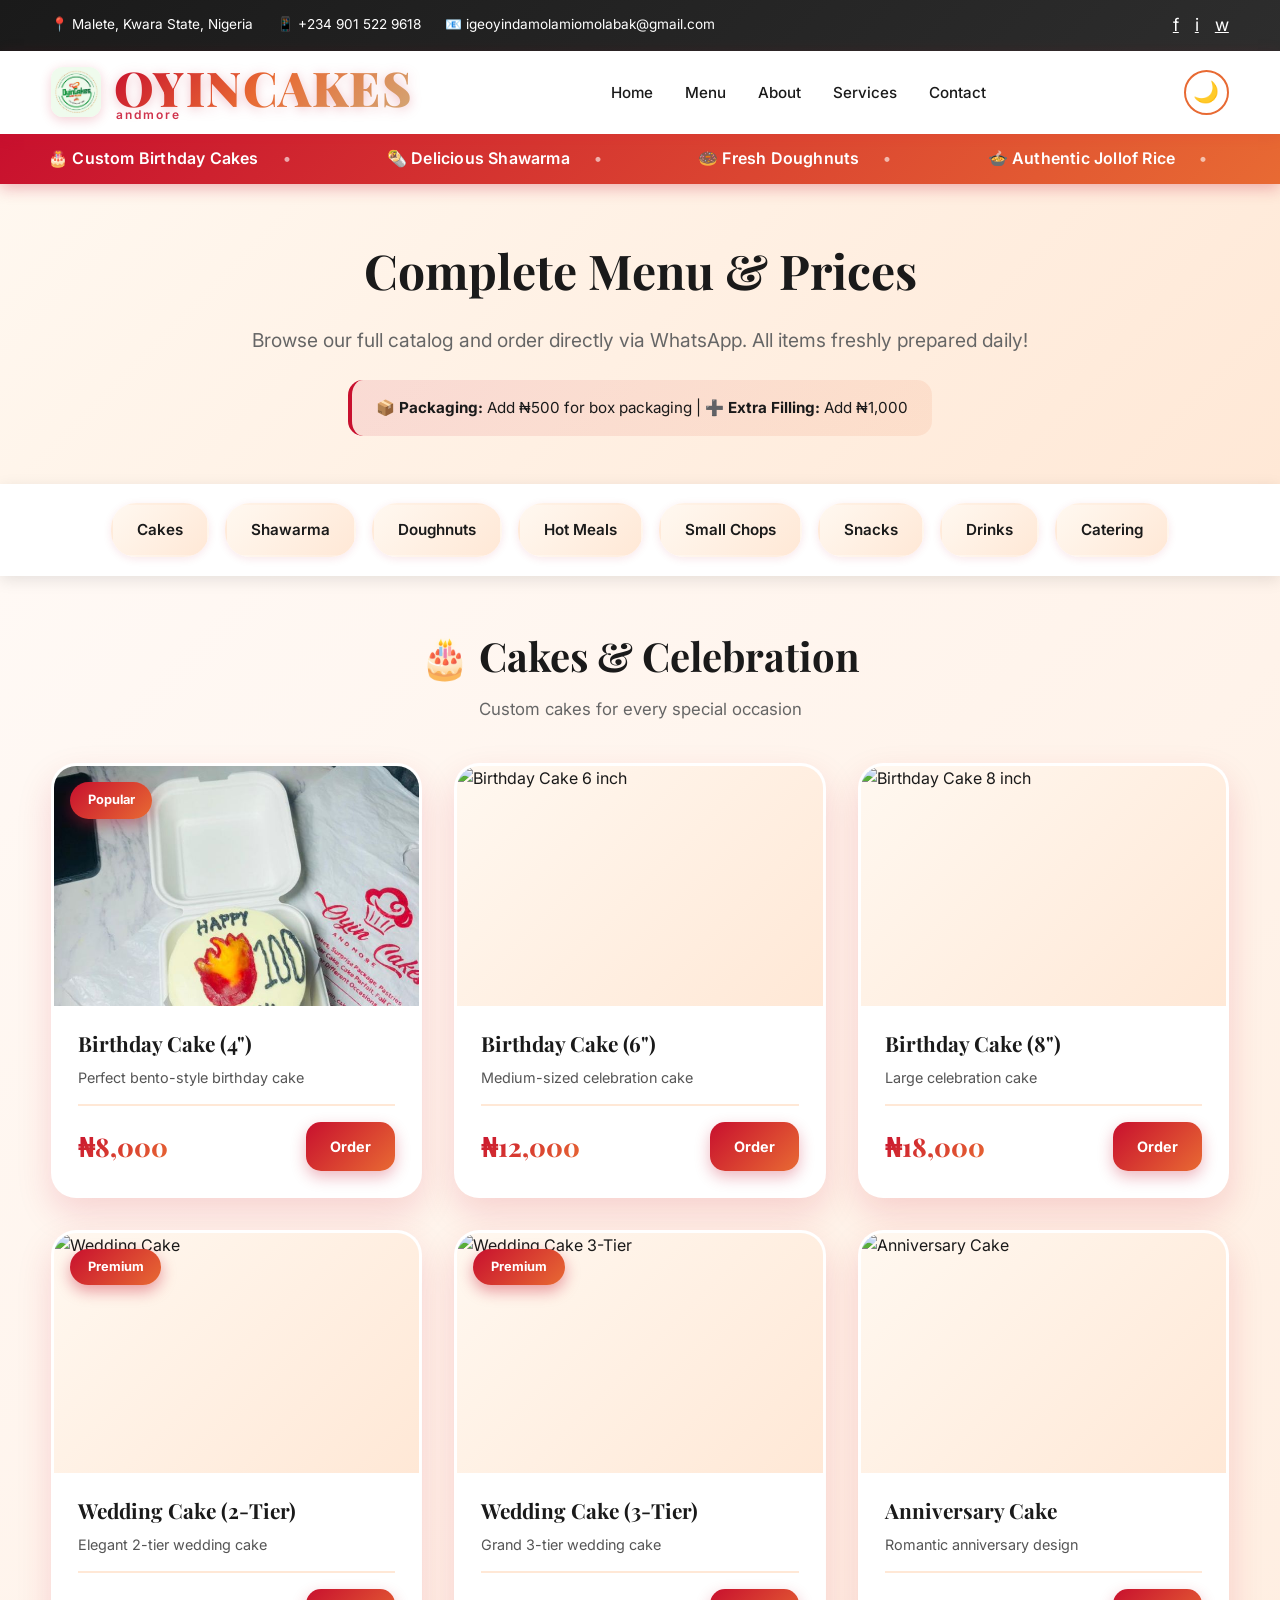
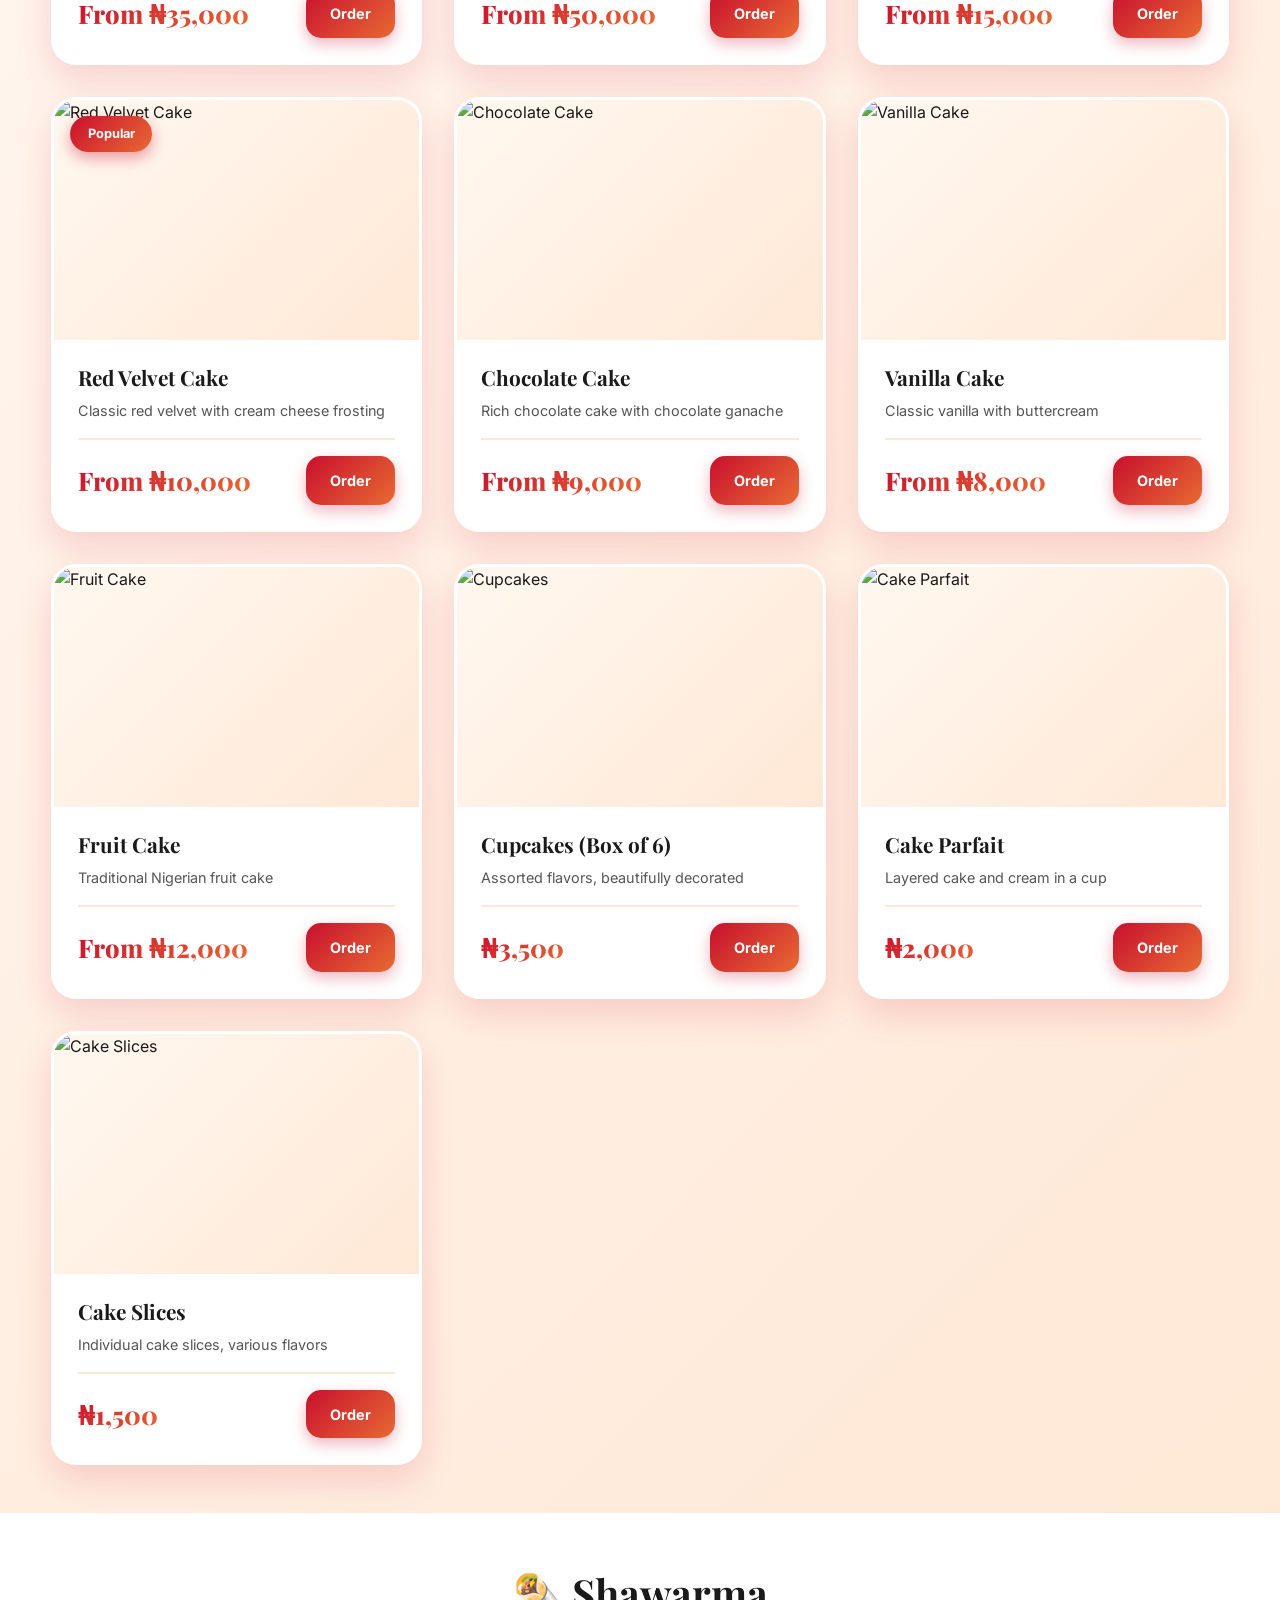
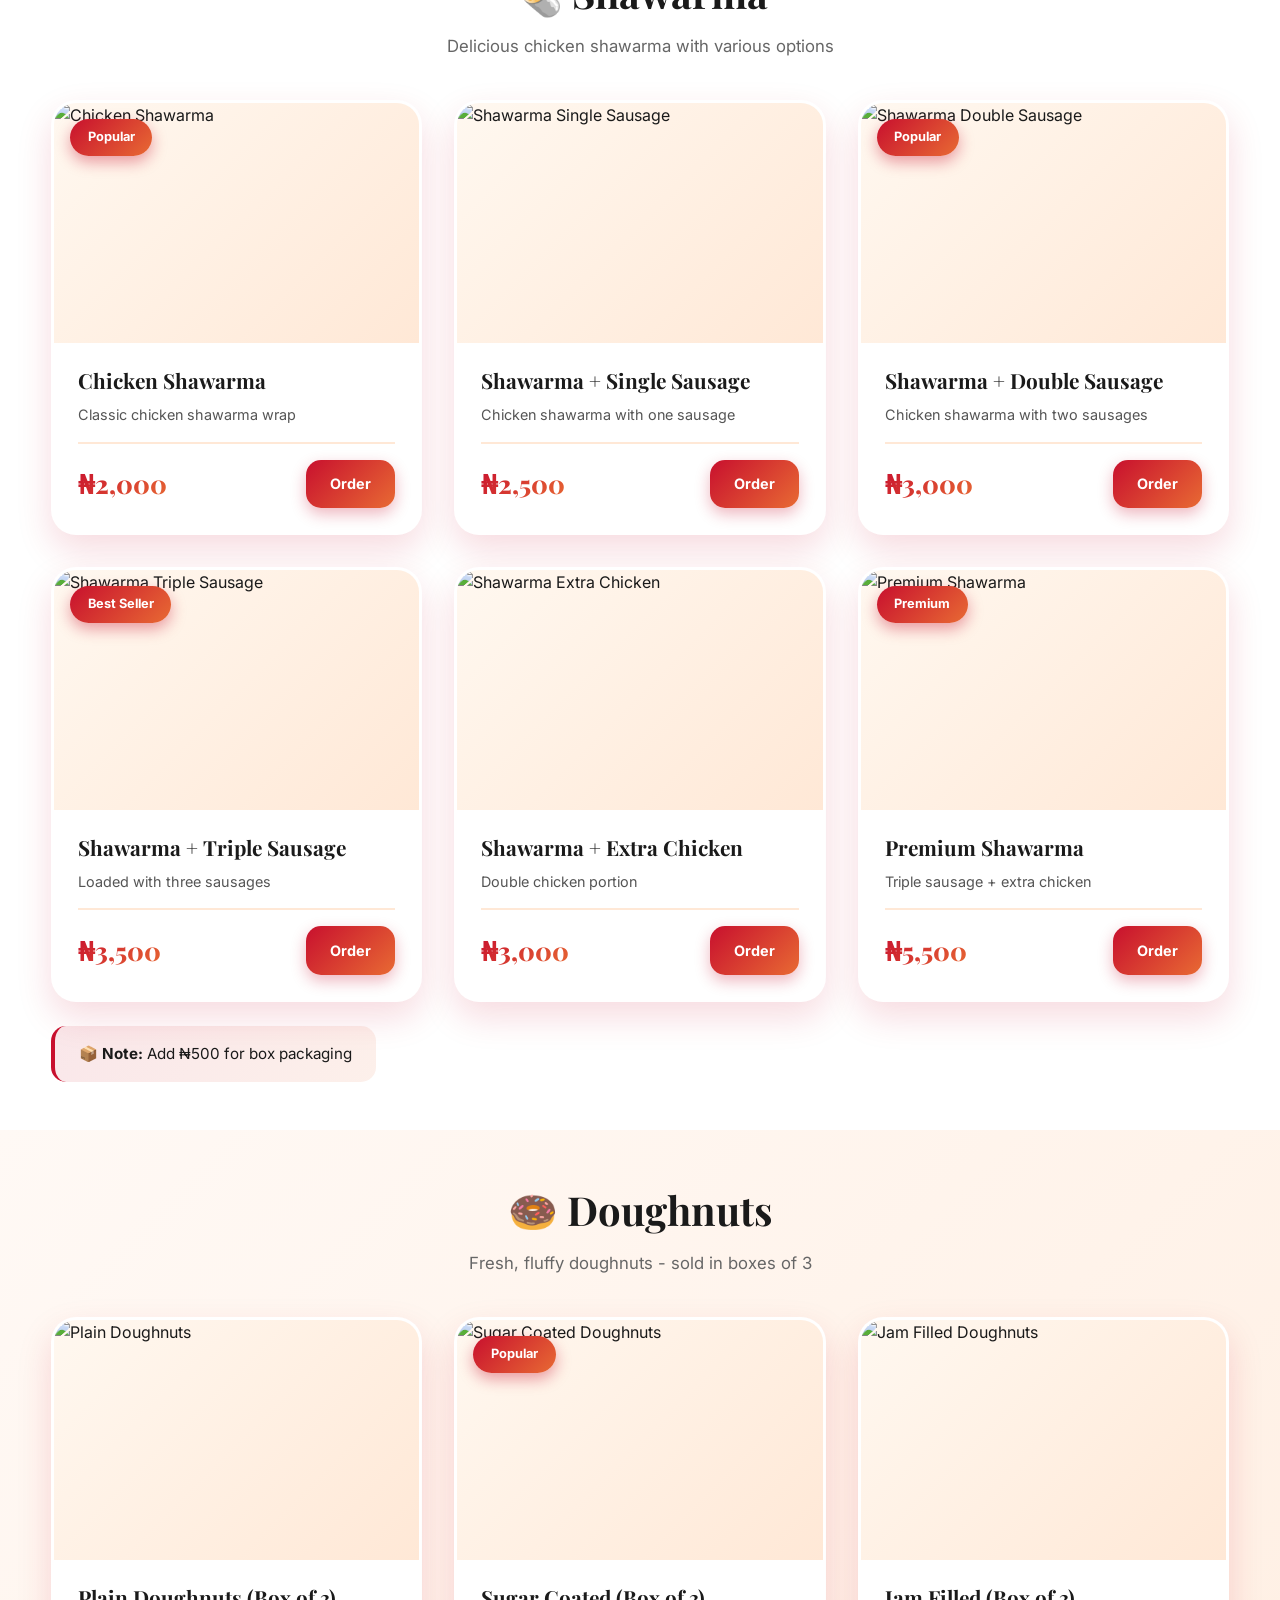
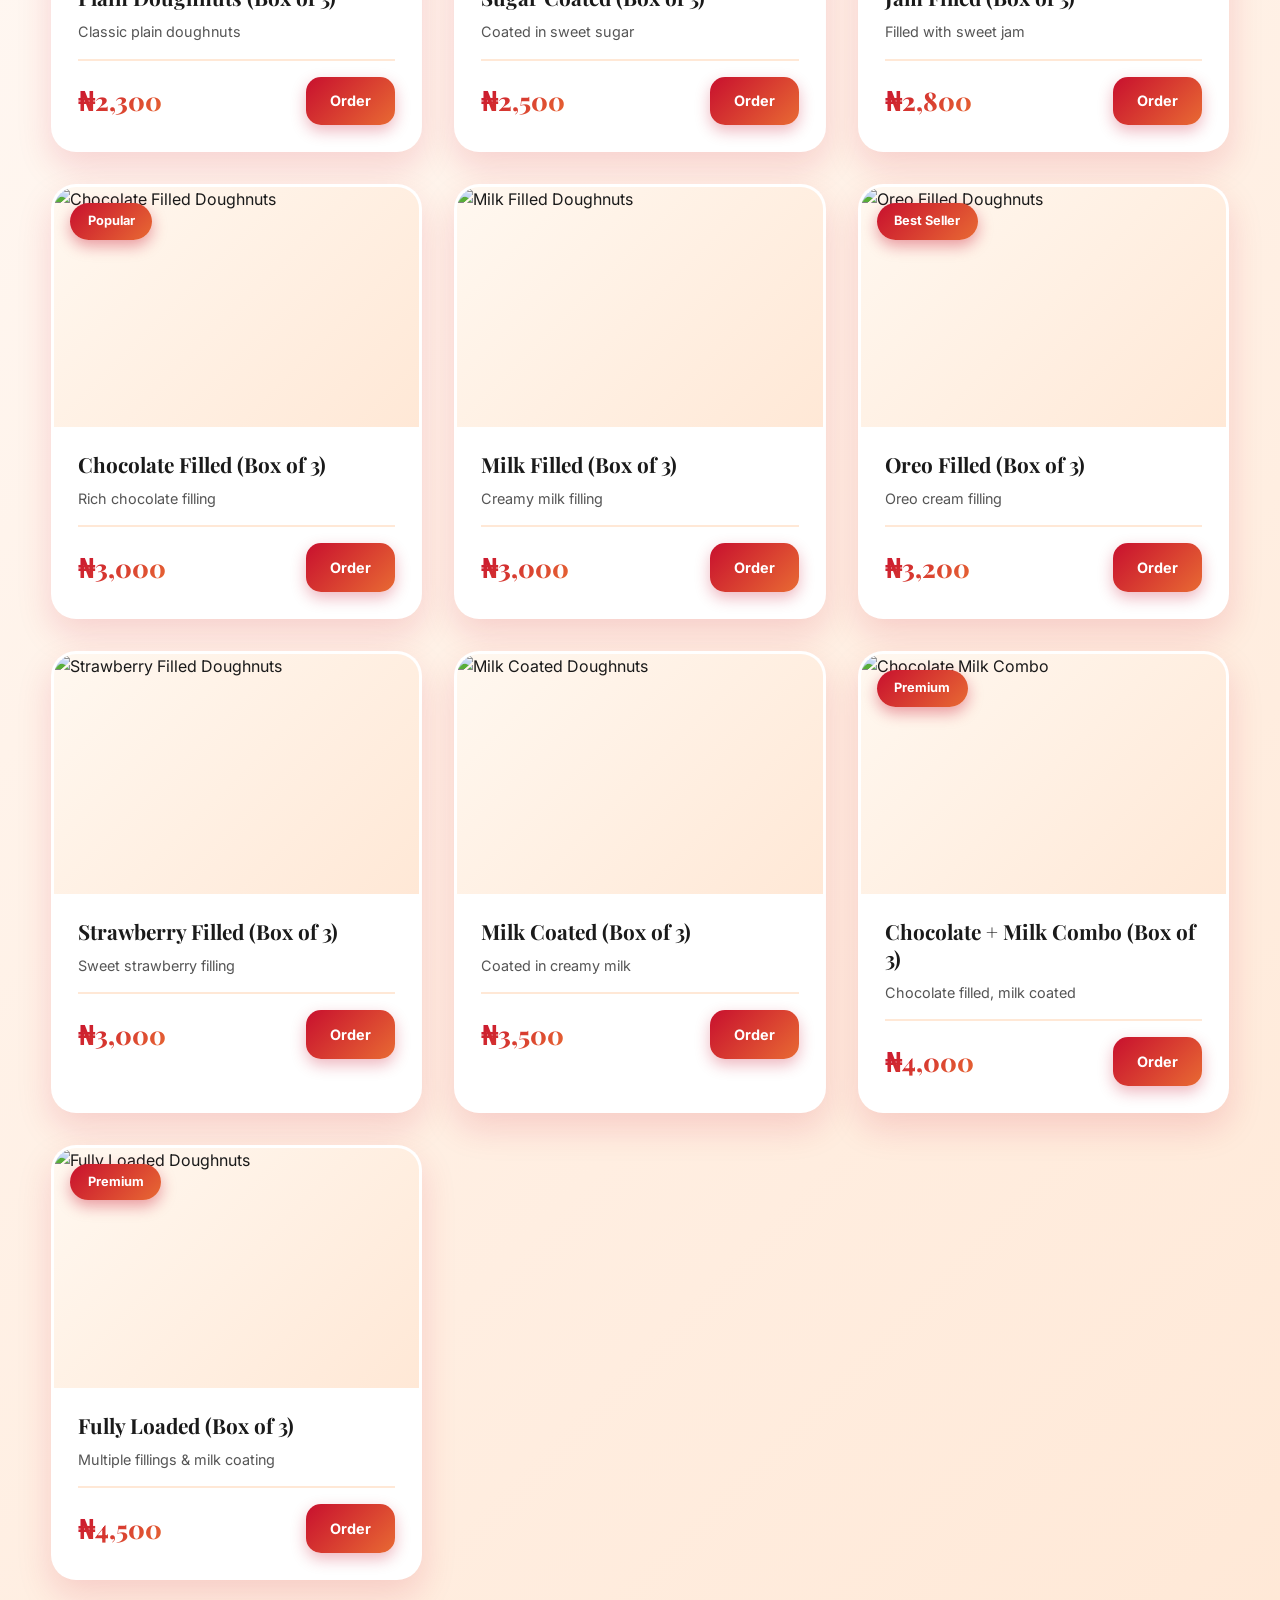
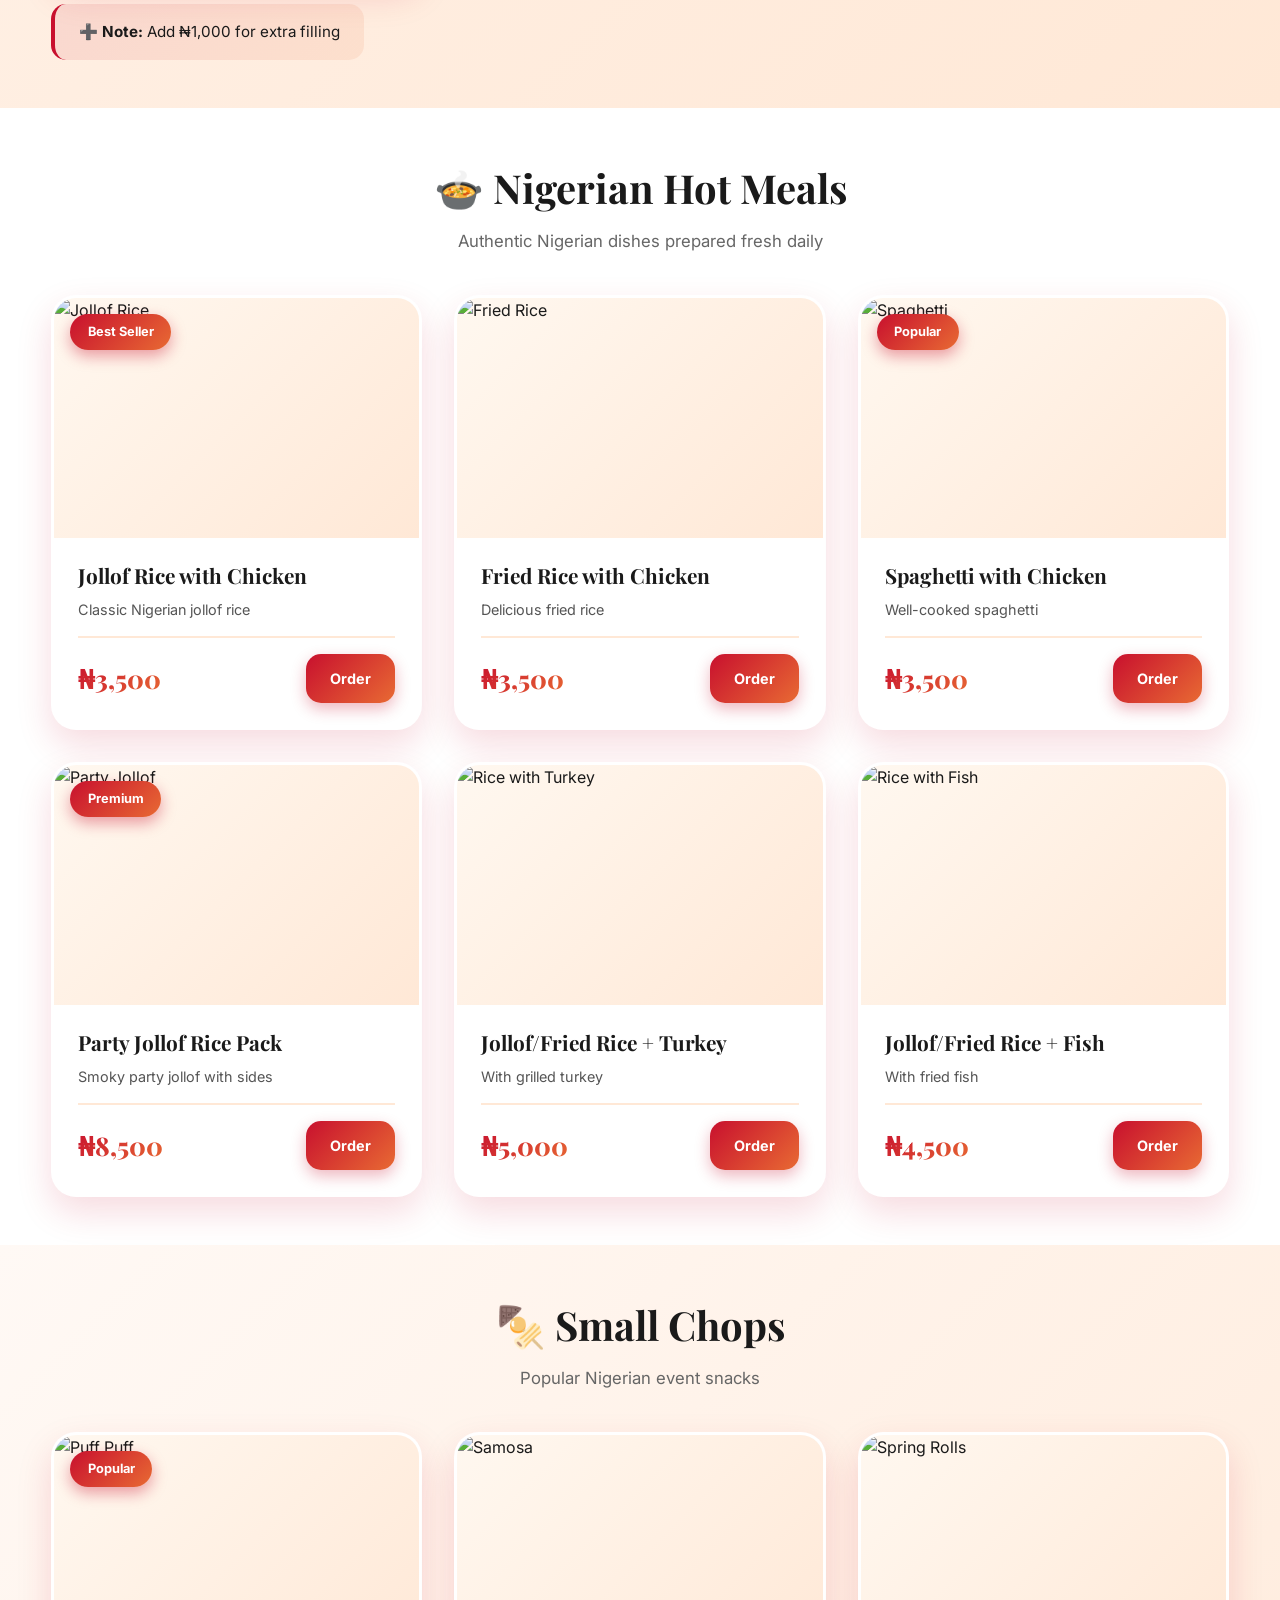
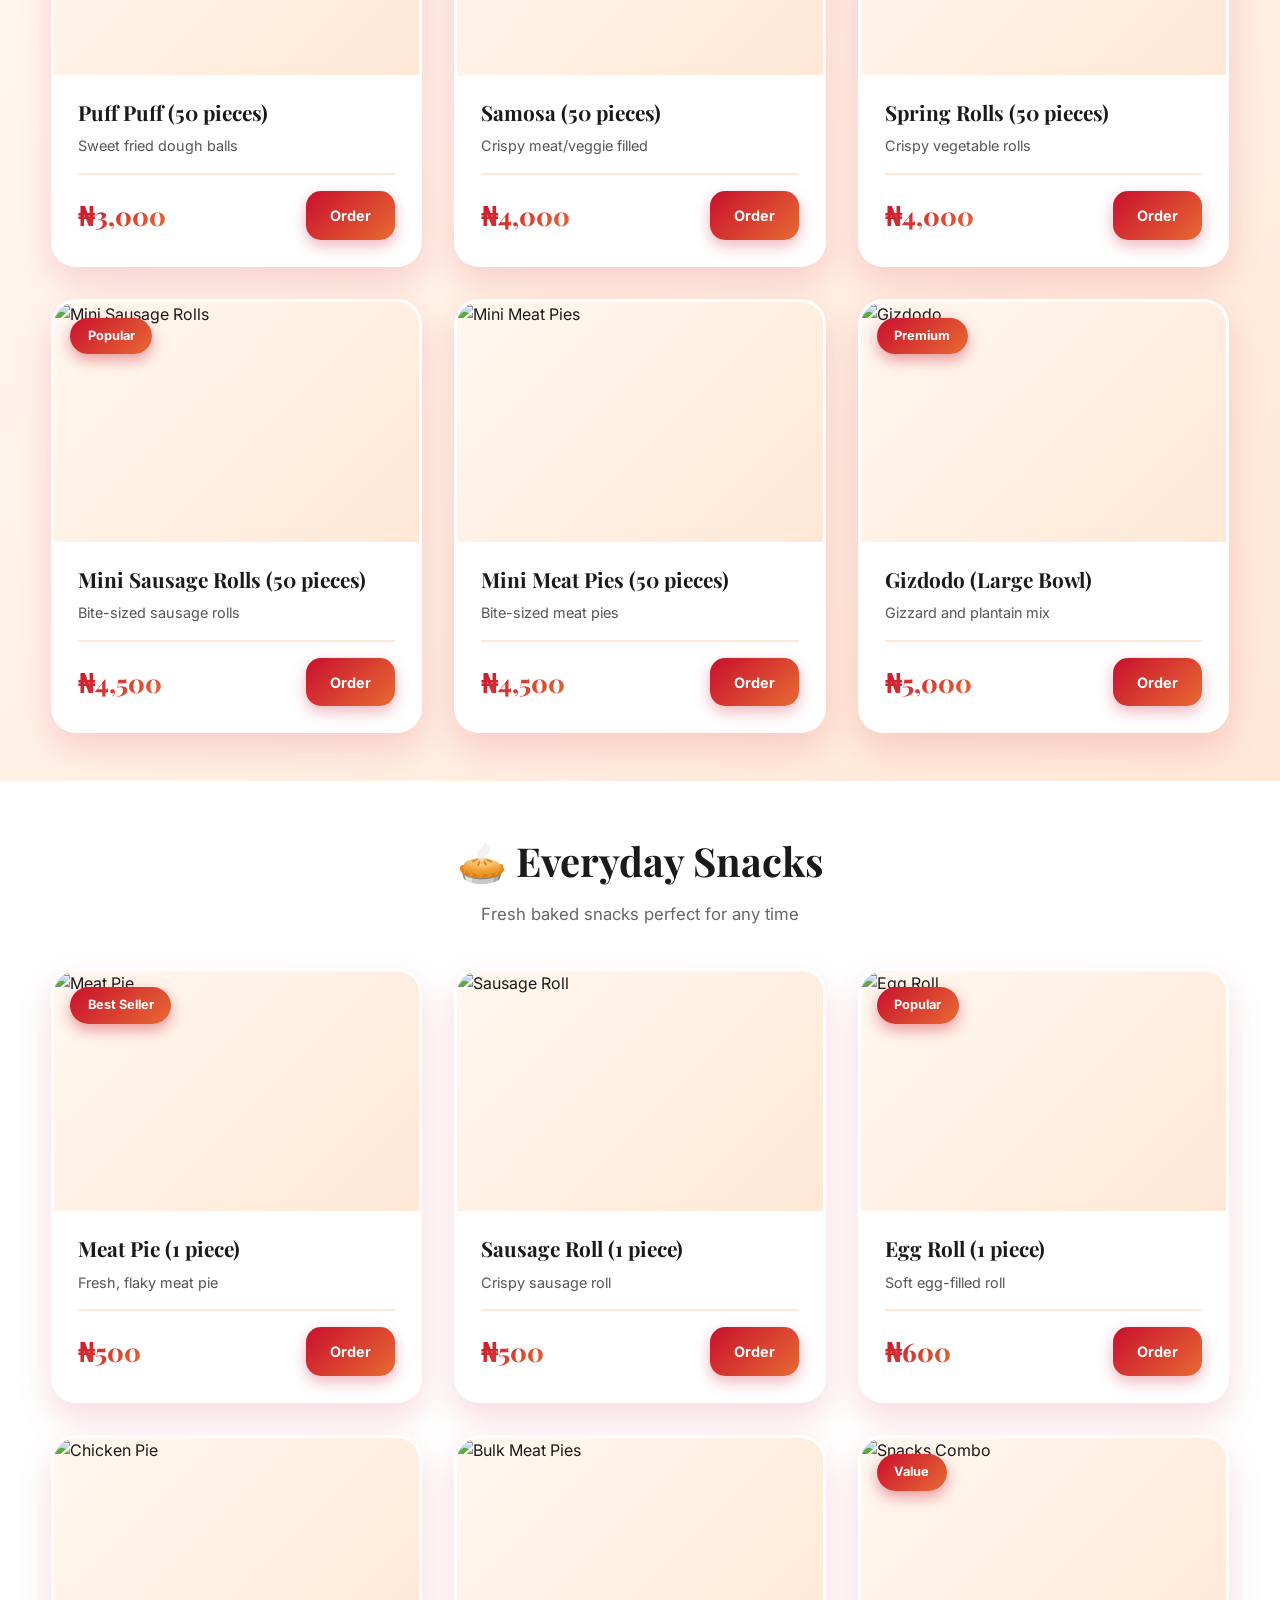
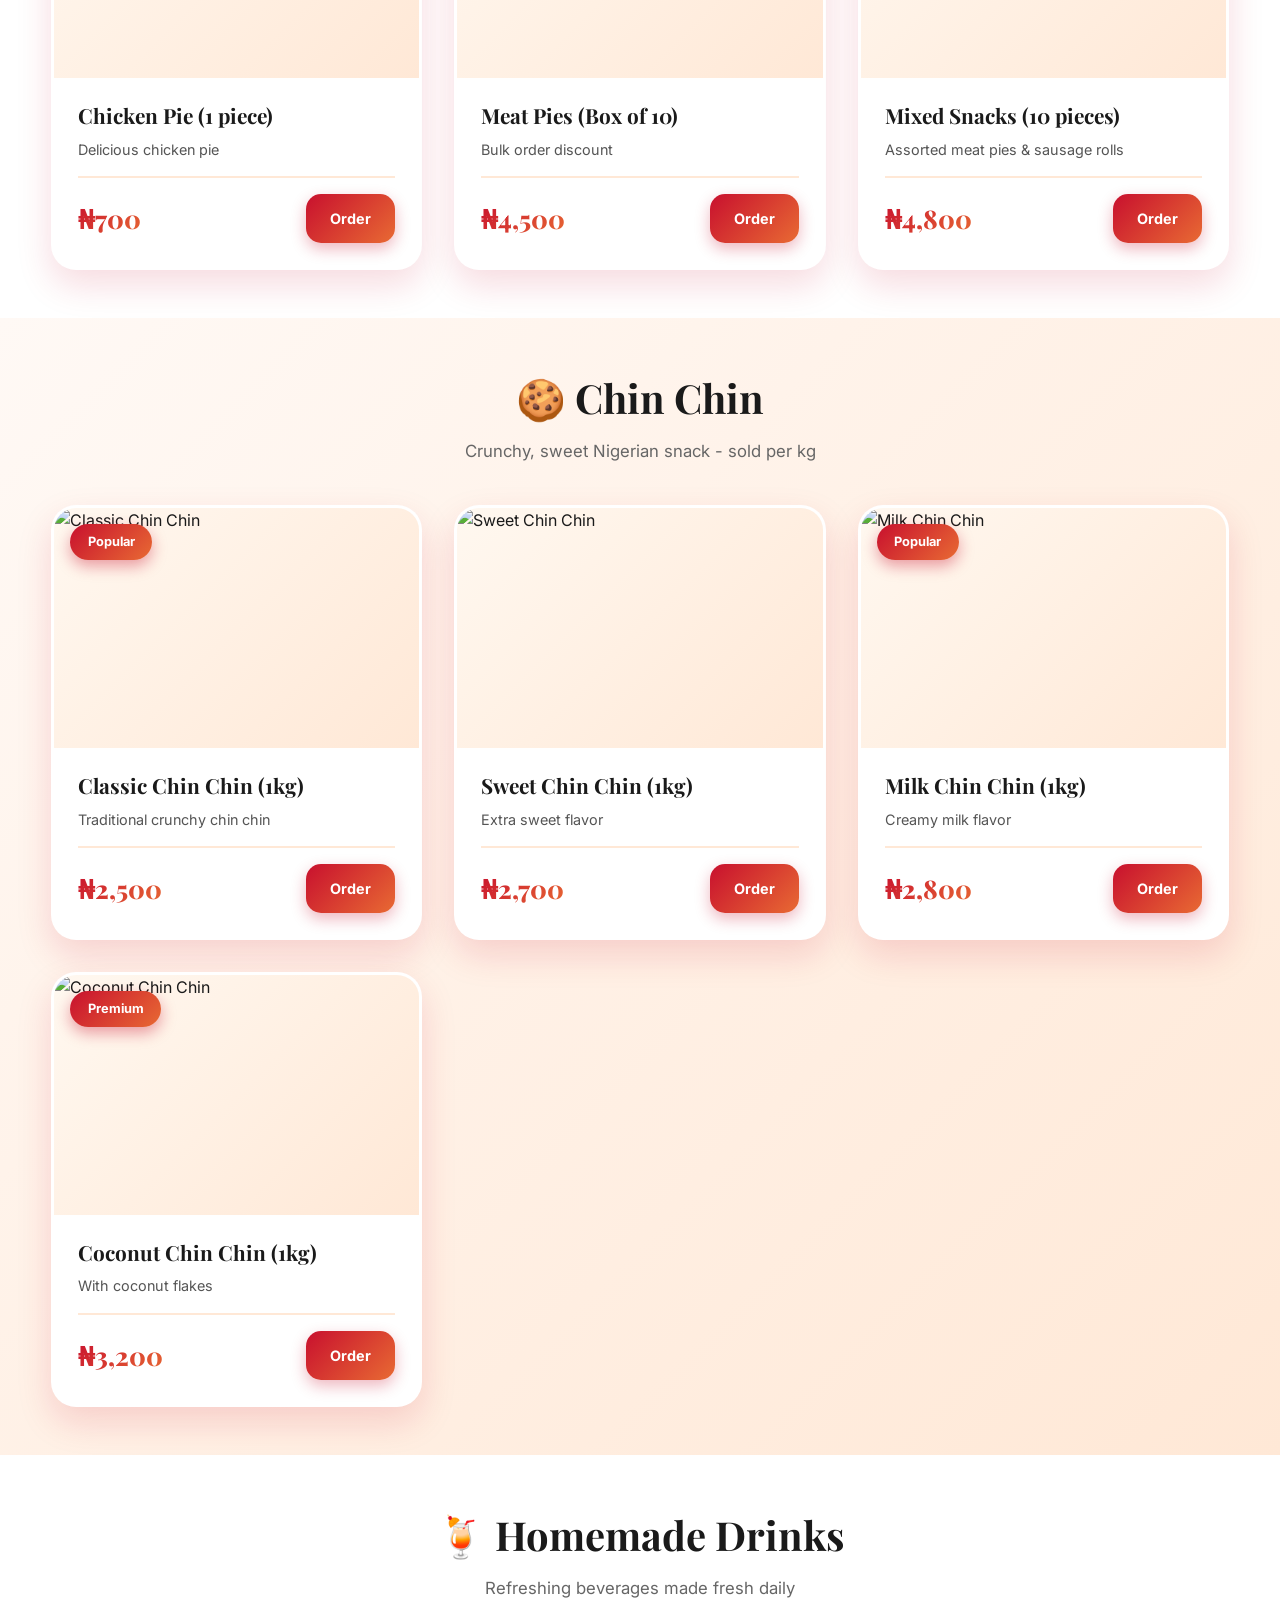
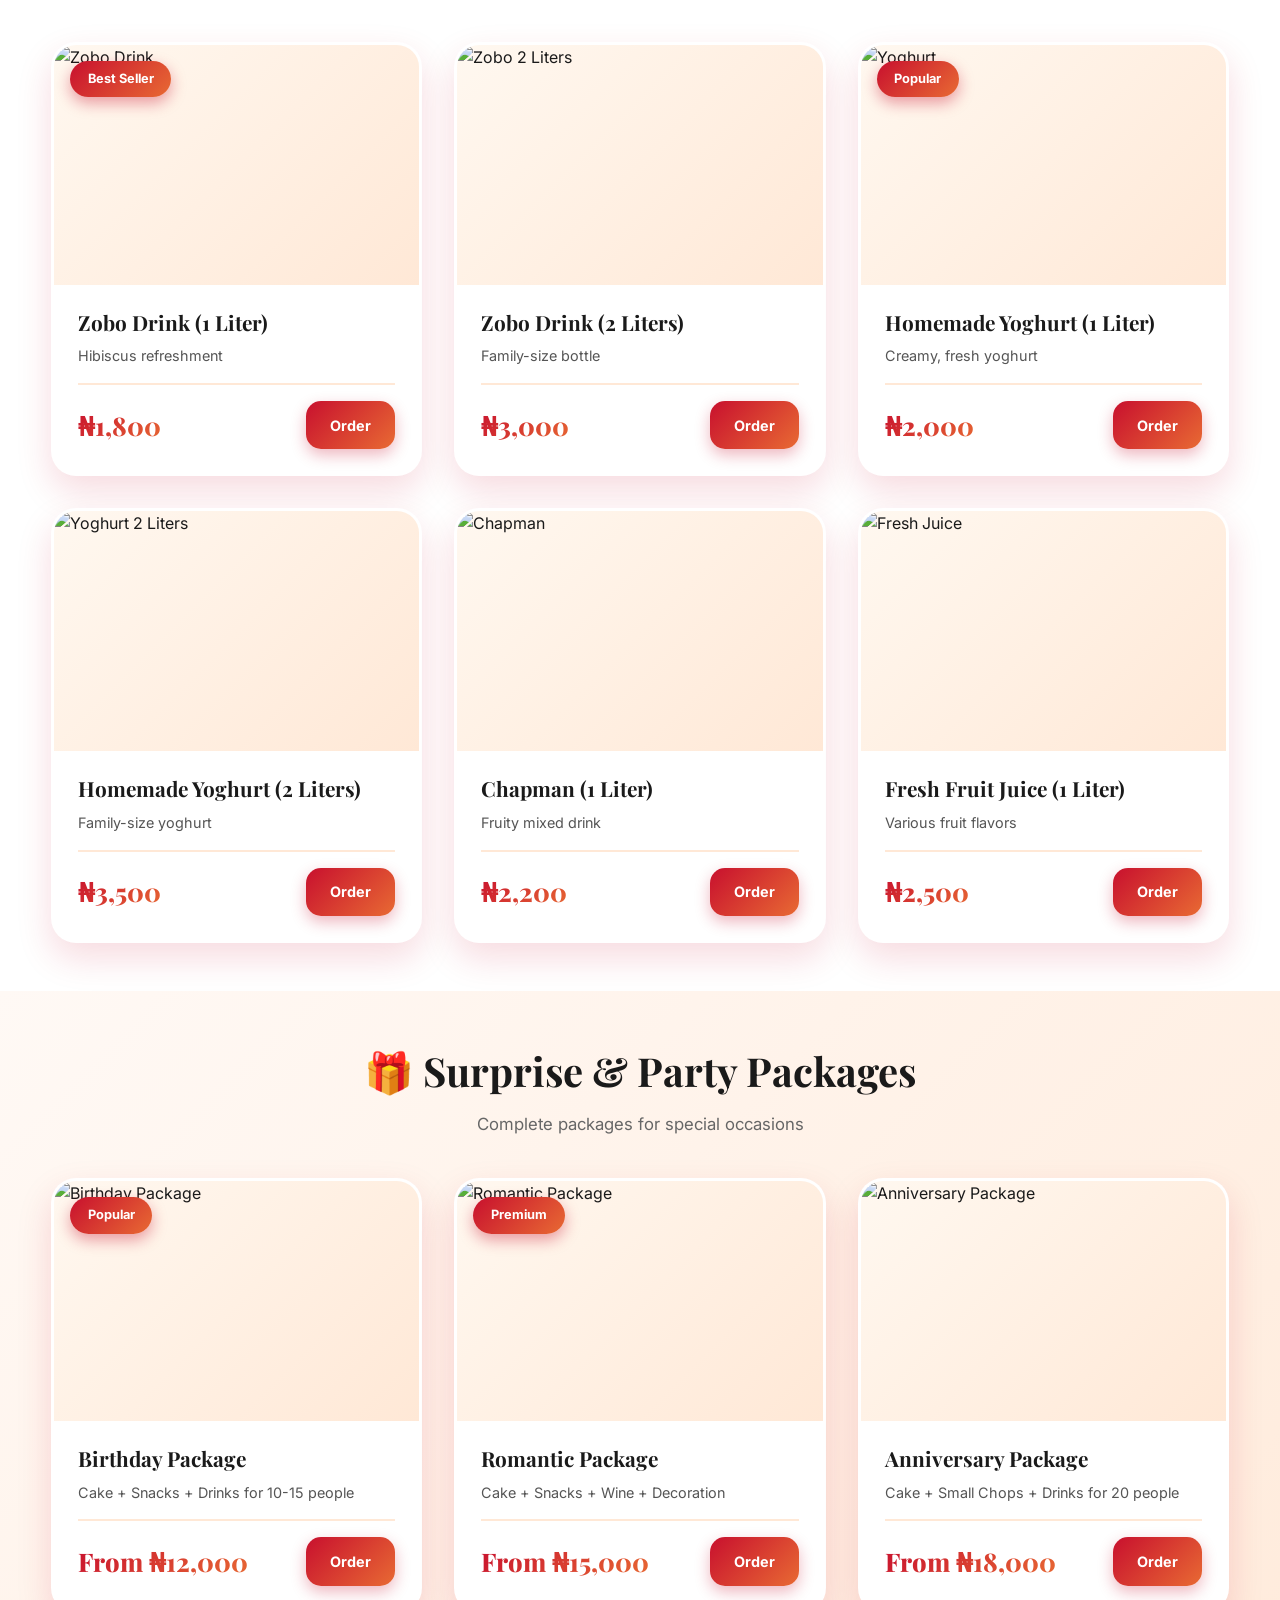
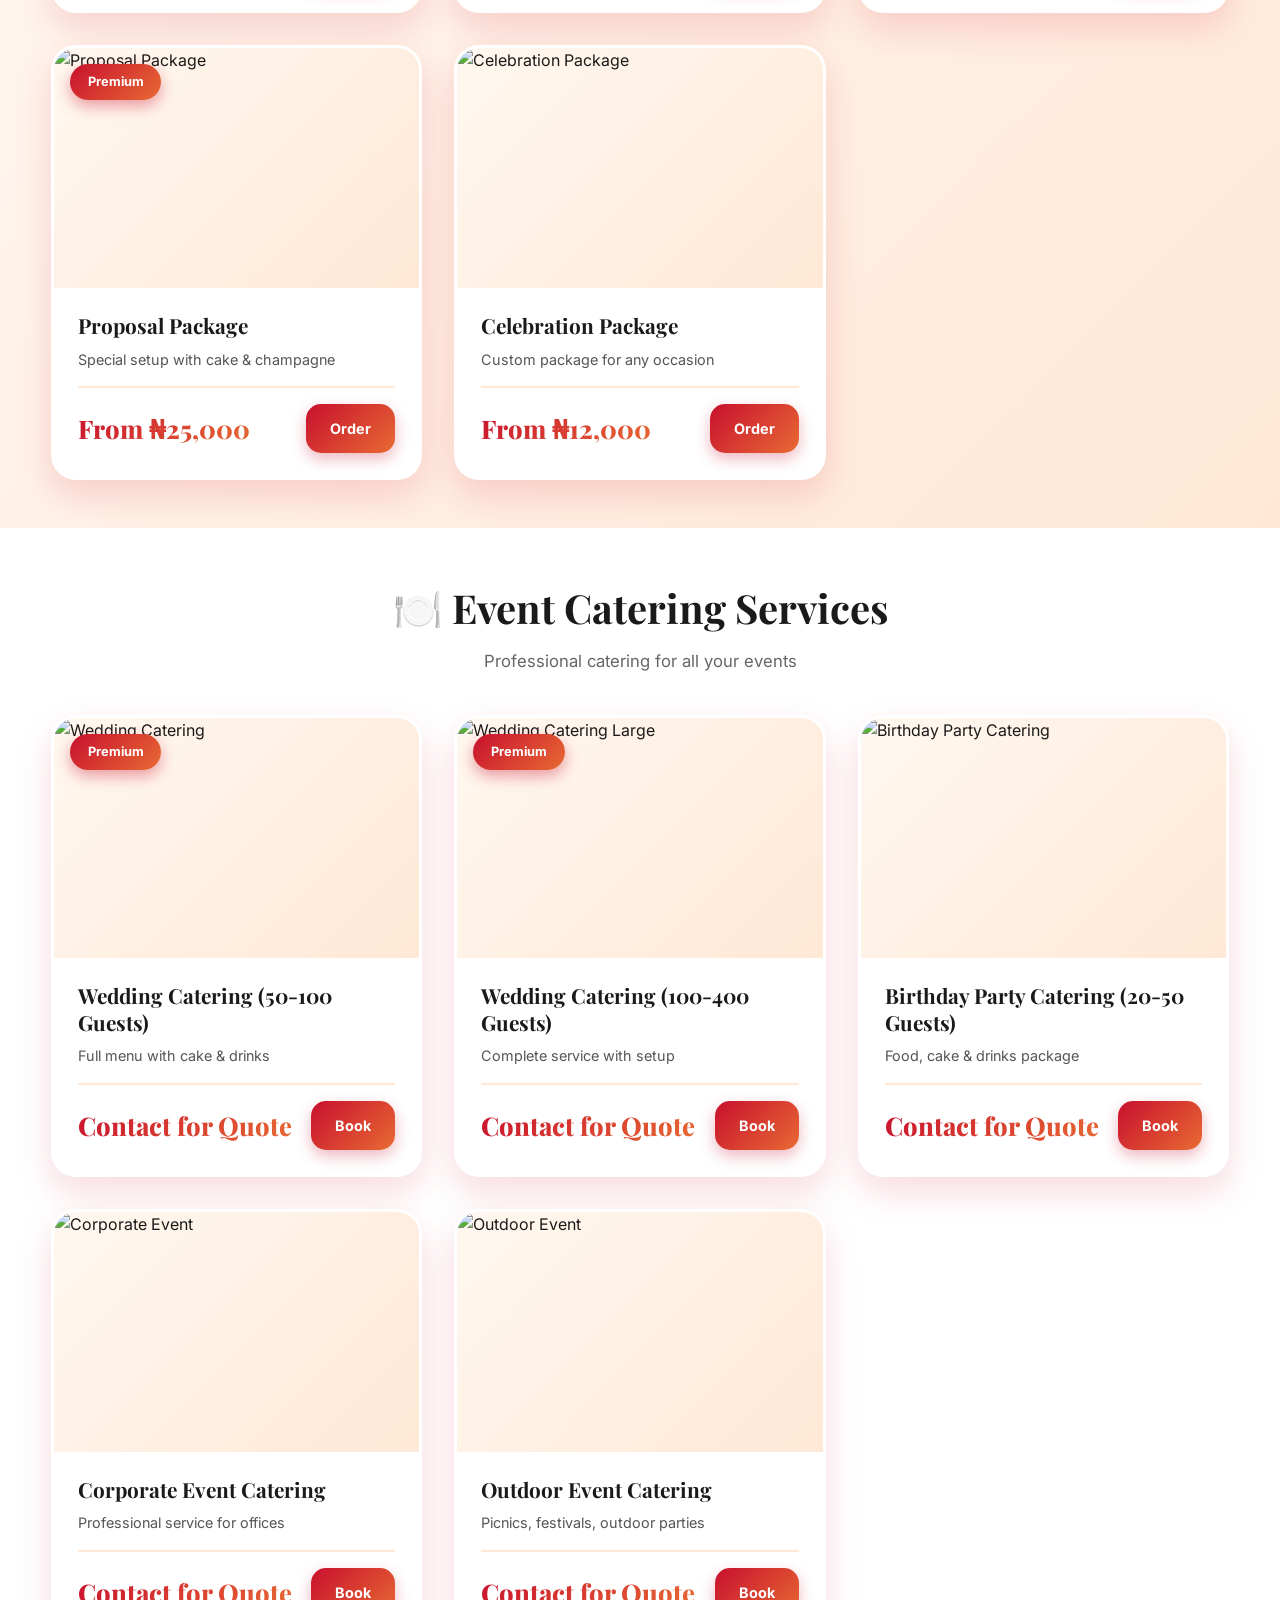
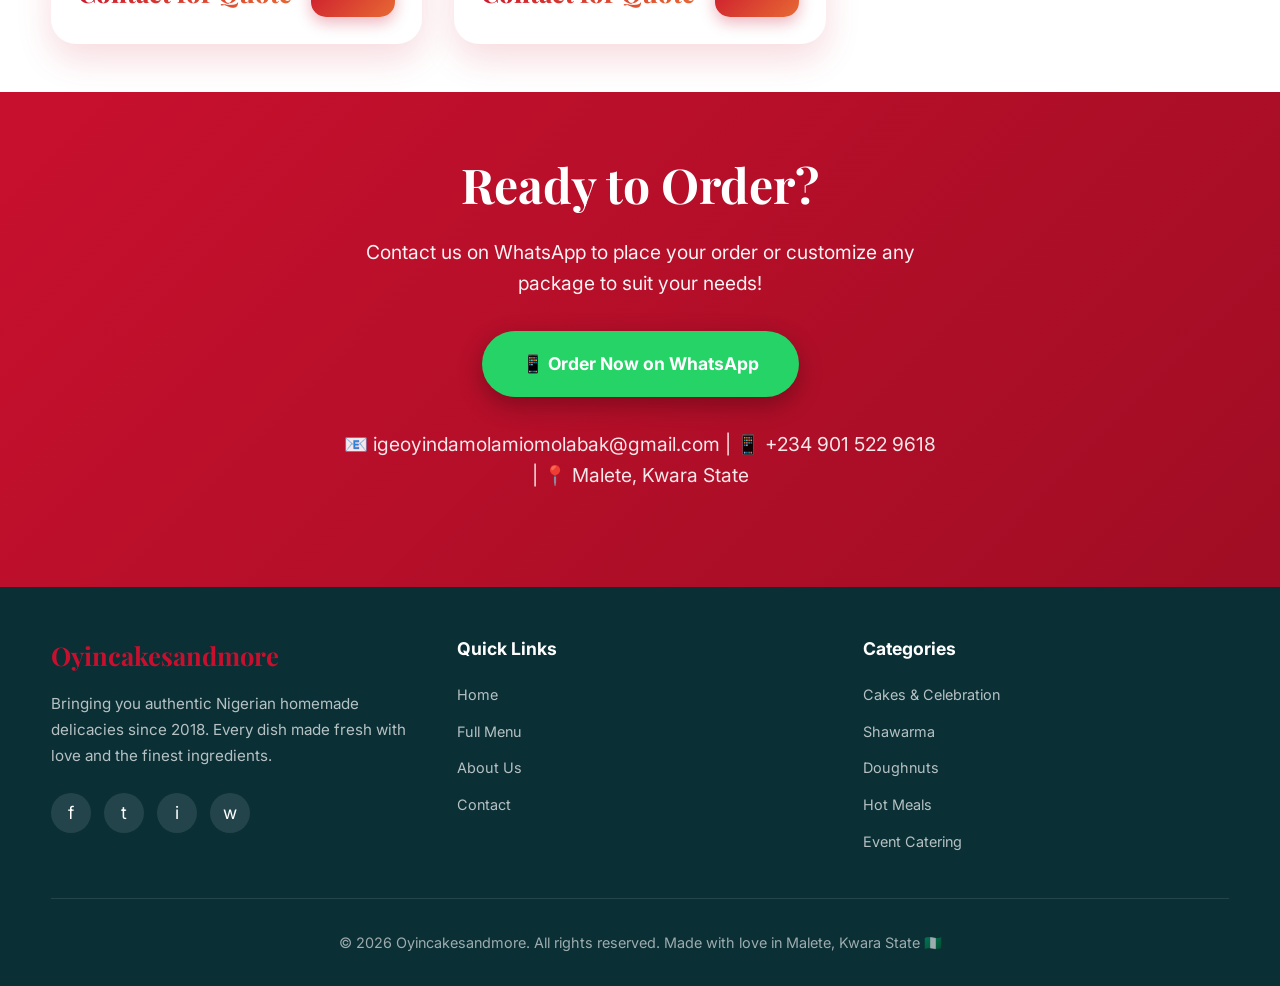
==== commit 54ba5fe9: "Update image source for Birthday Cake in menu.html" ====
--- a/menu.html
+++ b/menu.html
@@ -13,7 +13,7 @@
     <link
       href="https://fonts.googleapis.com/css2?family=Playfair+Display:wght@400;500;600;700;800&family=Inter:wght@300;400;500;600;700;800&display=swap"
       rel="stylesheet" />
-    <link rel="stylesheet" href="/style/menu.css" />
+    <link rel="stylesheet" href="style/menu.css" />
   </head>
 
   <body>
@@ -121,7 +121,7 @@
         <!-- Birthday Cakes -->
         <div class="product-card fade-up">
           <div class="product-image">
-            <img src="Products/bento_cakes.jpg" alt="Birthday Cake" loading="lazy" />
+            <img src="menu/4_cake.jpg" alt="Birthday Cake" loading="lazy" />
             <span class="product-badge">Popular</span>
           </div>
           <div class="product-info">
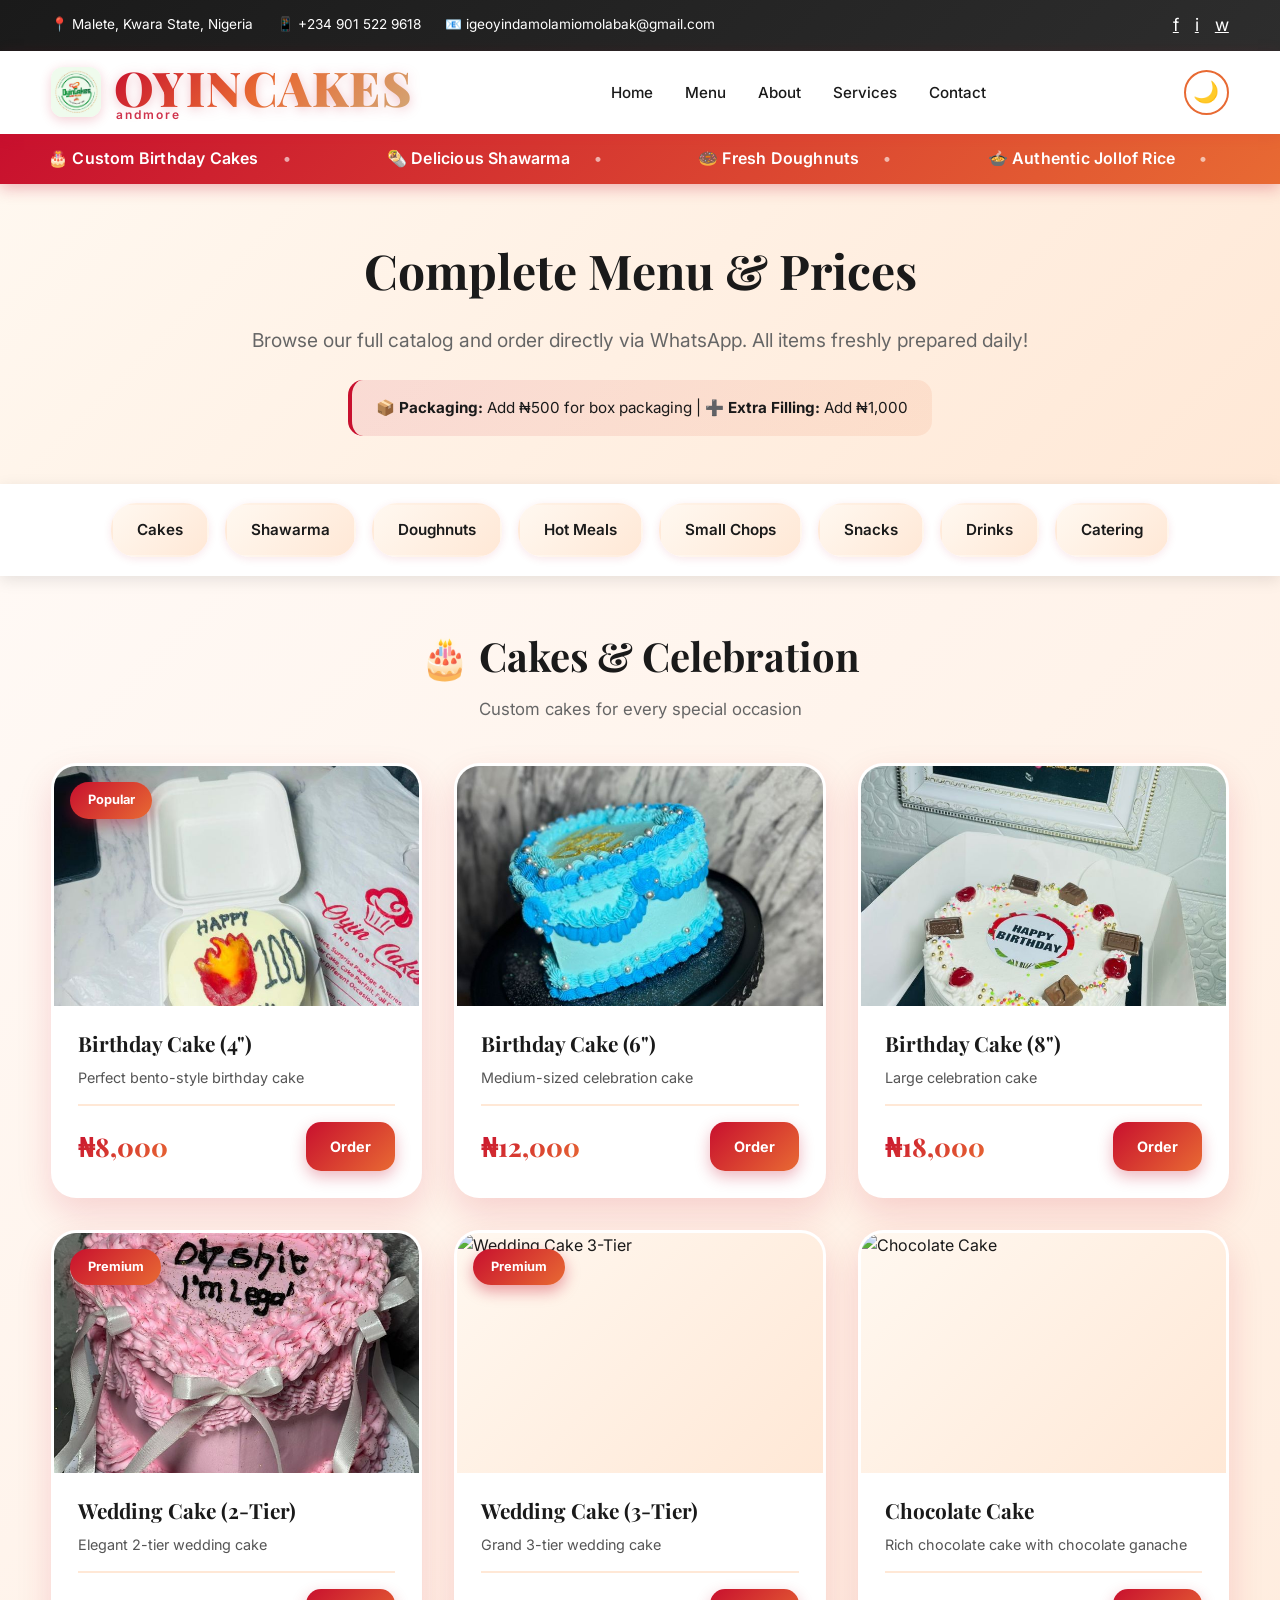
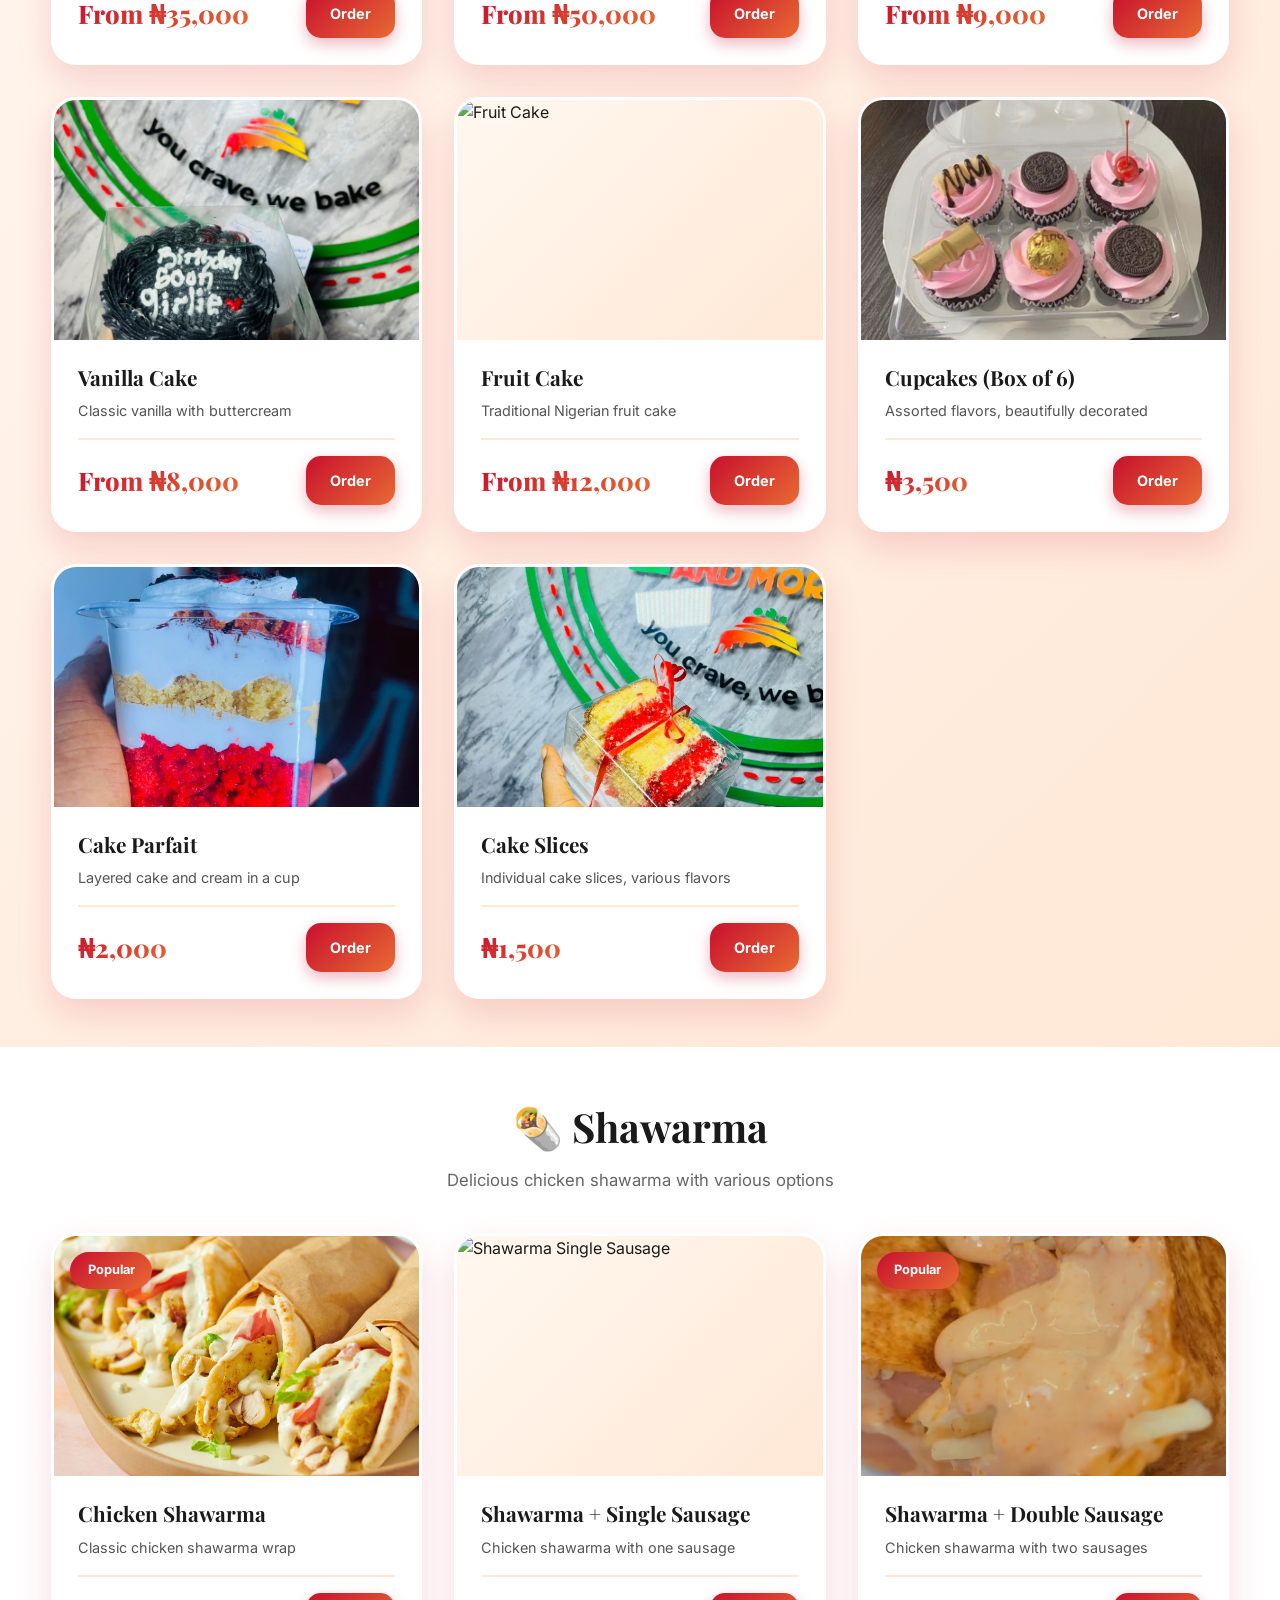
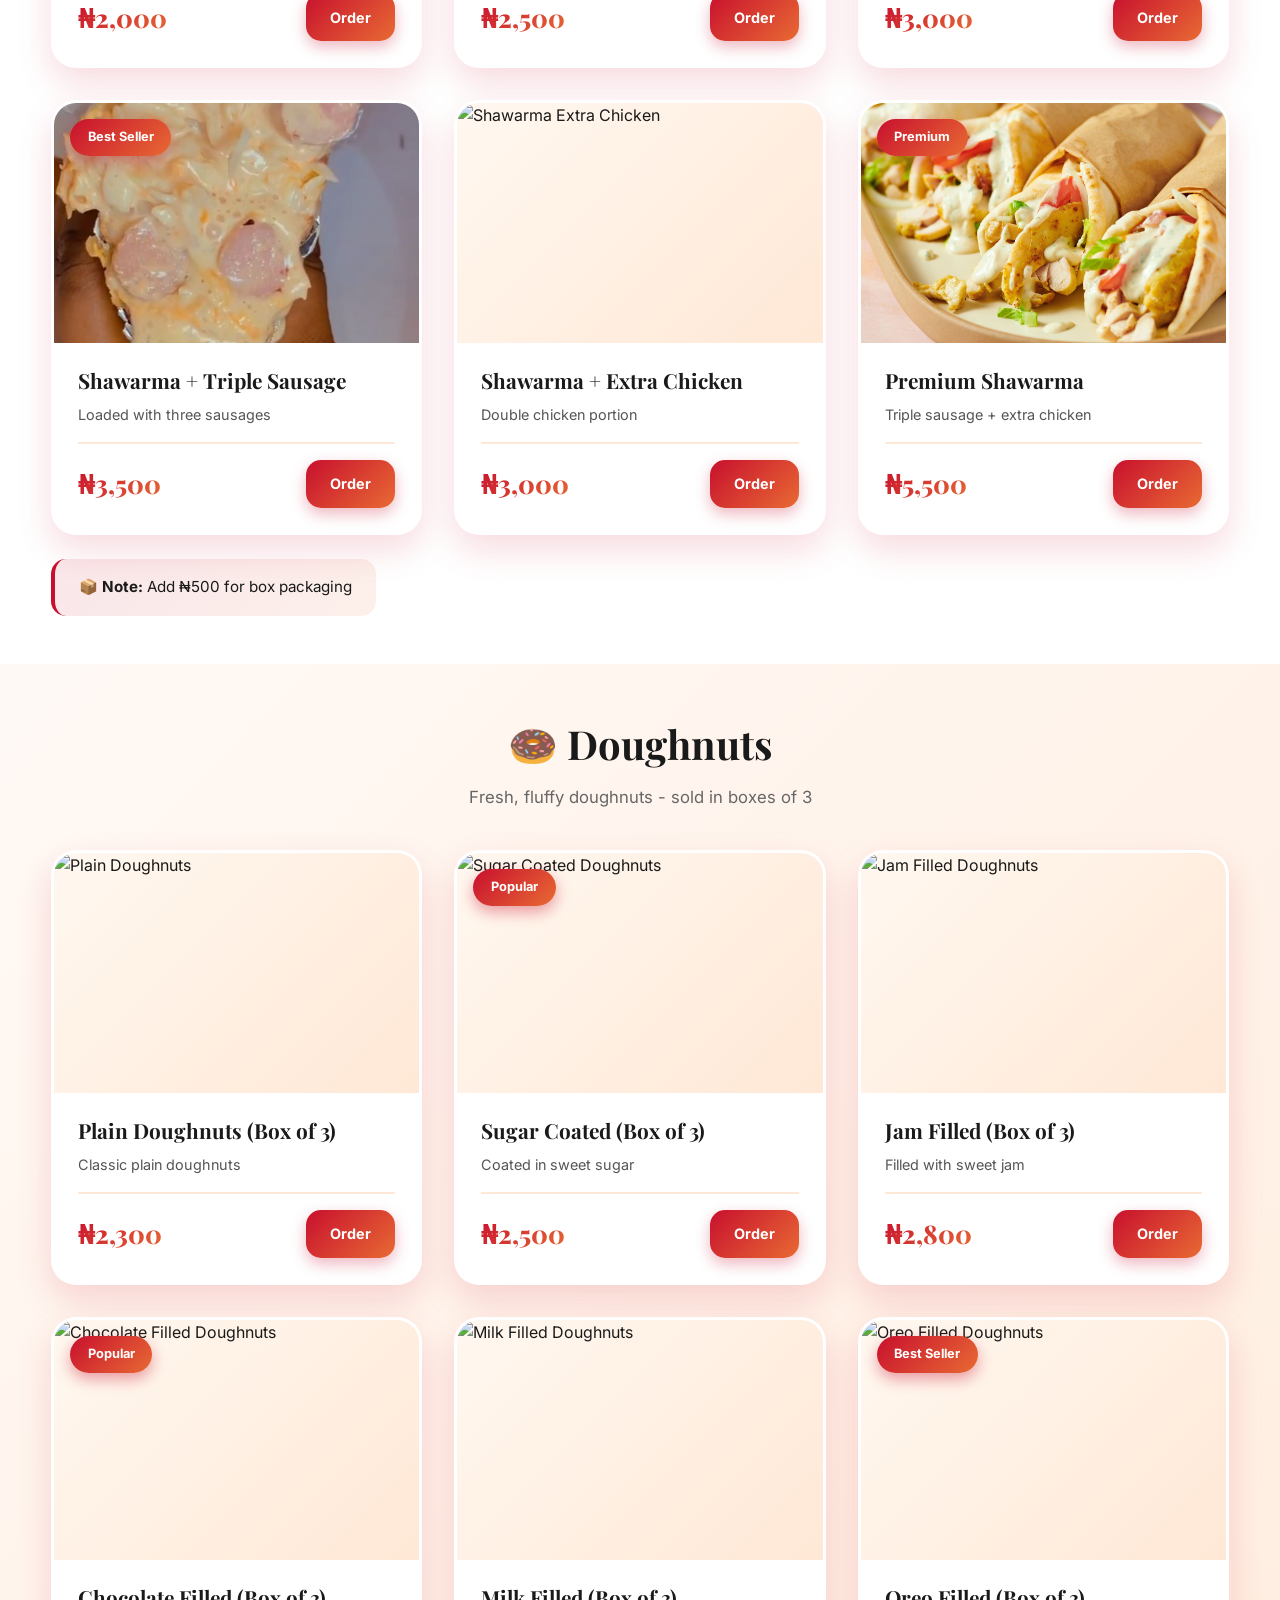
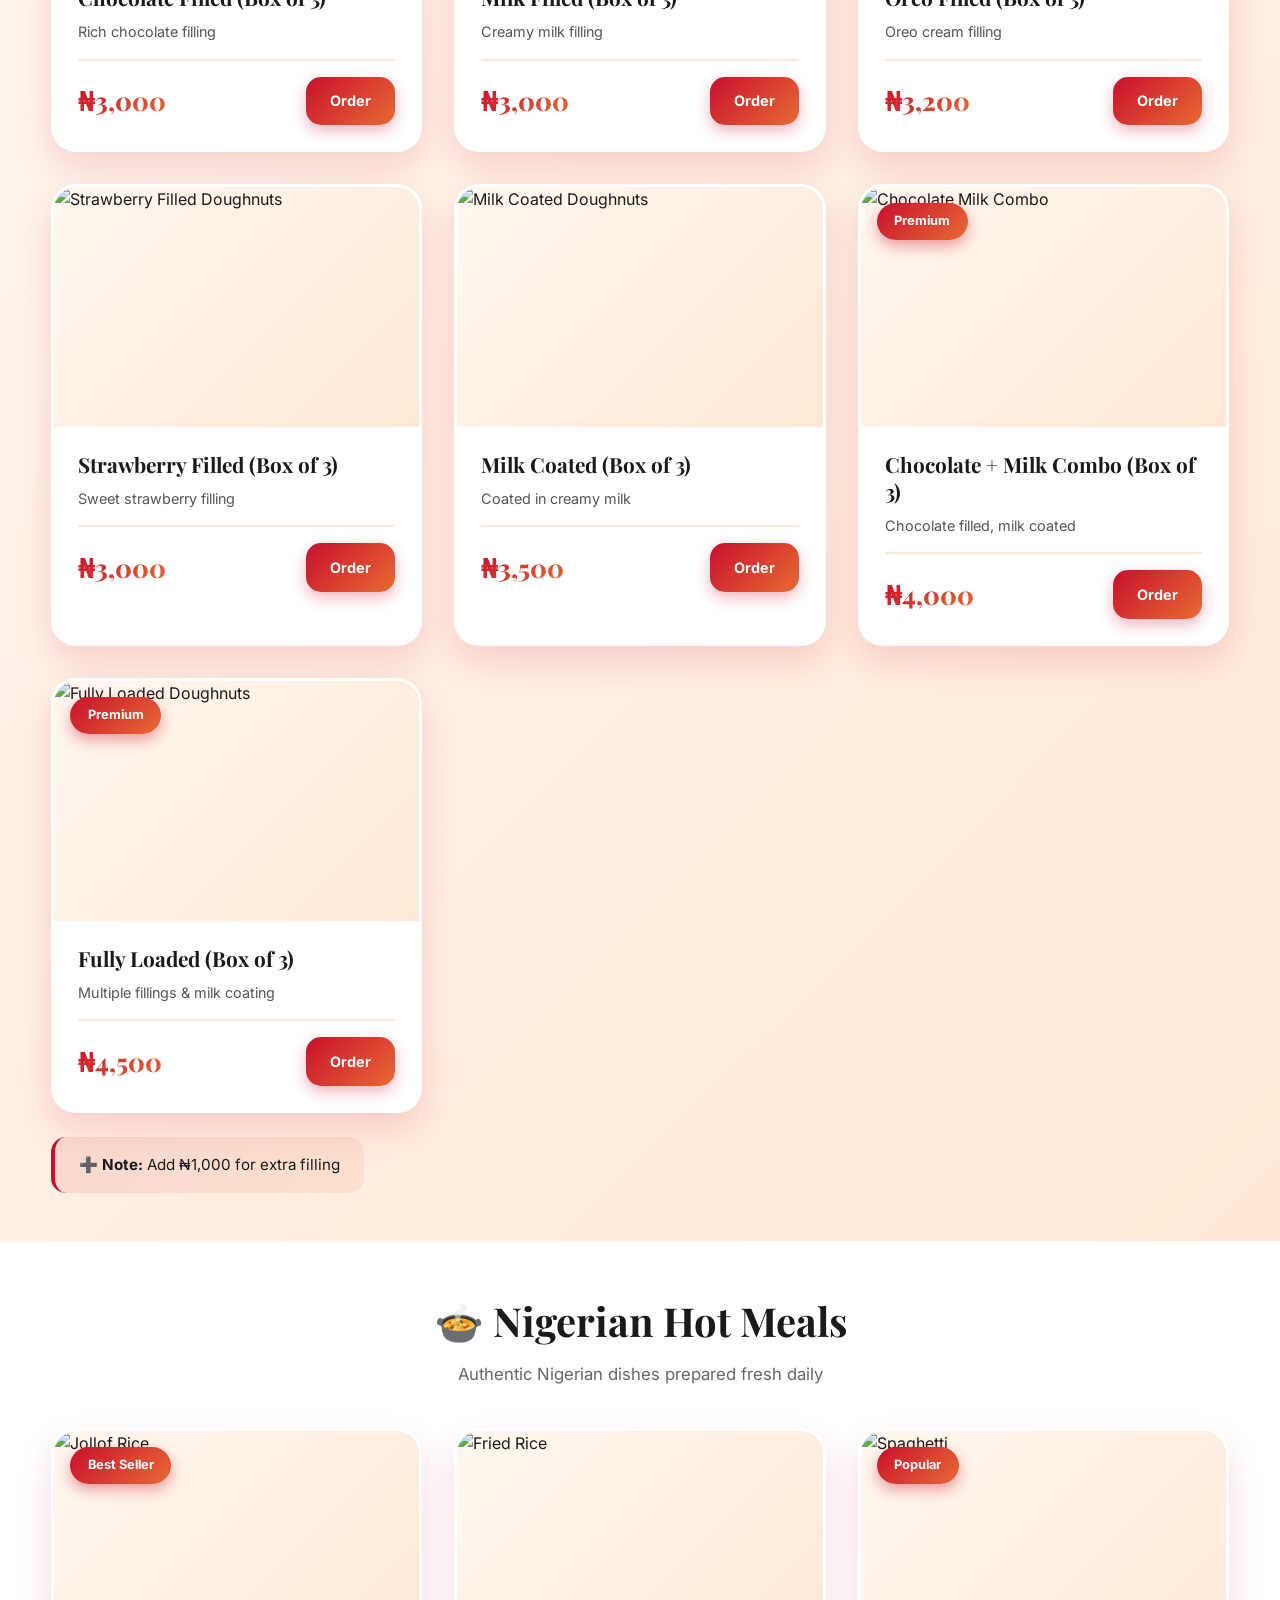
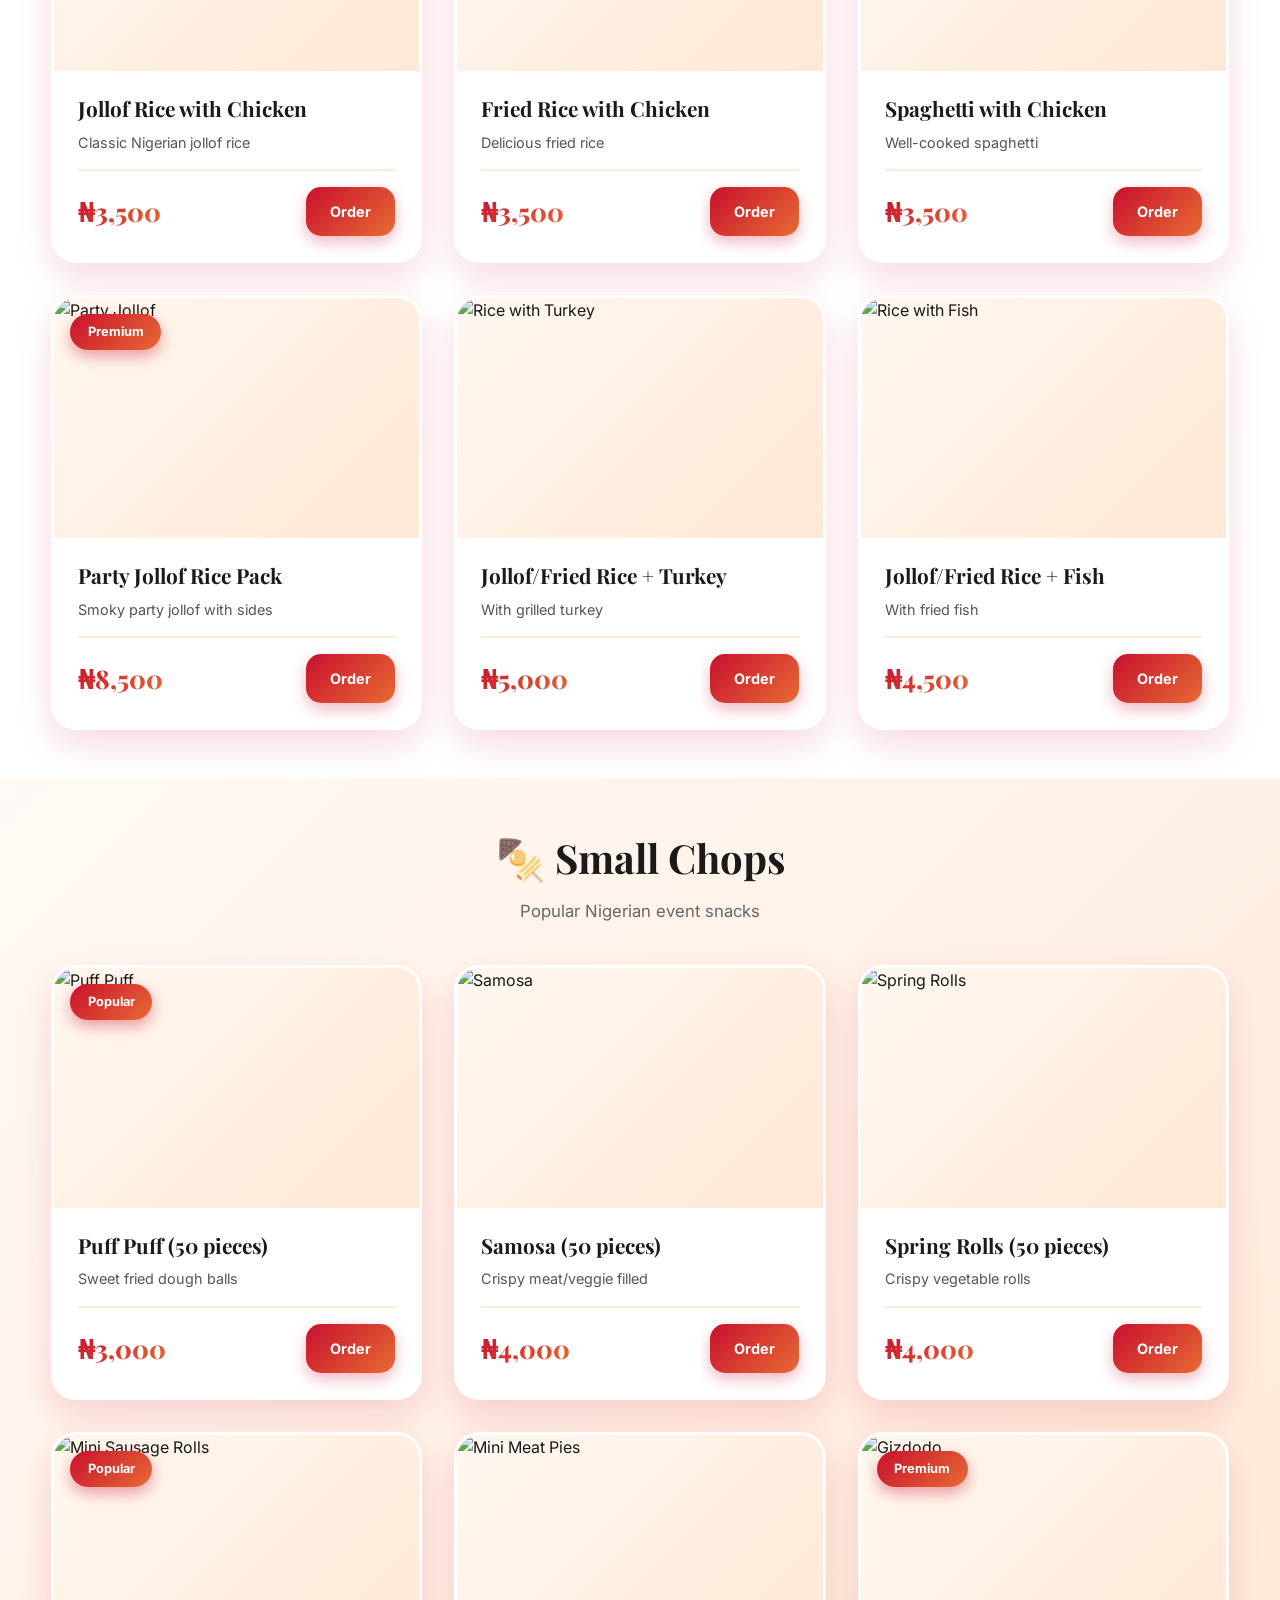
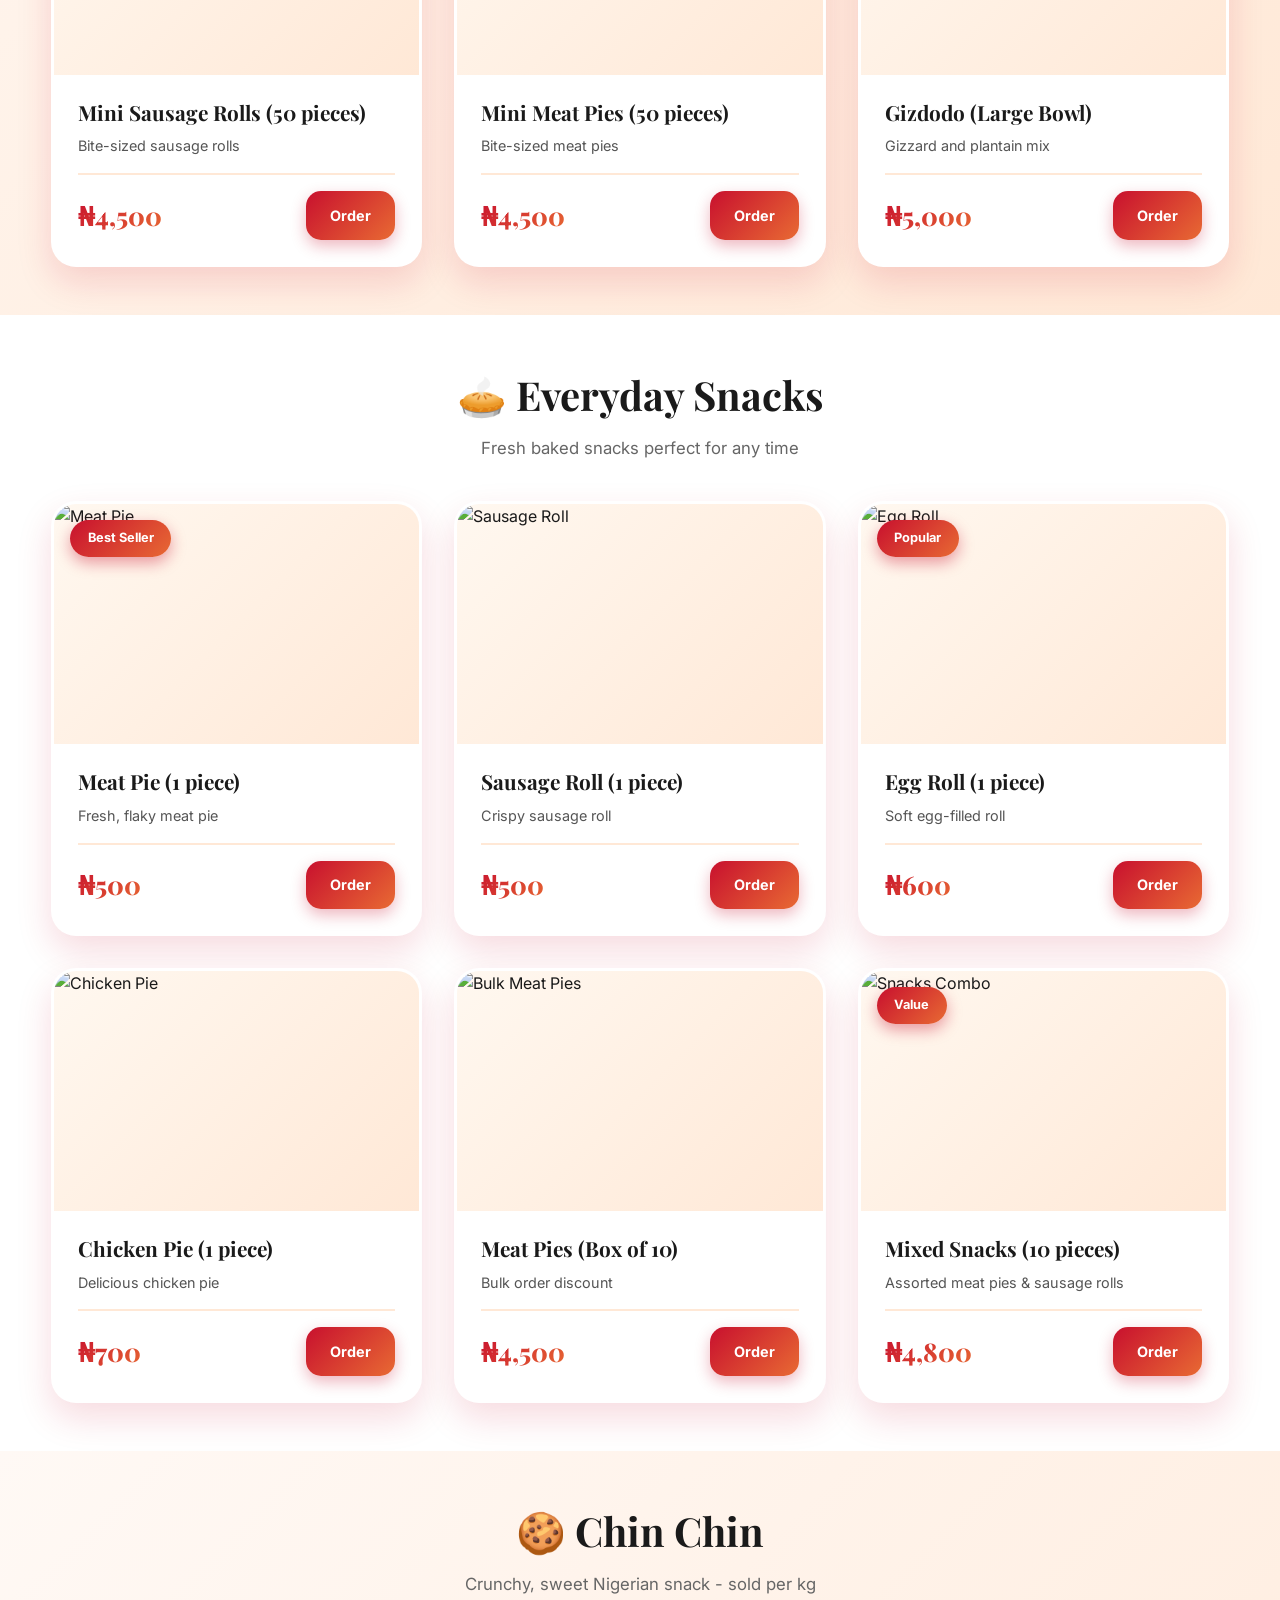
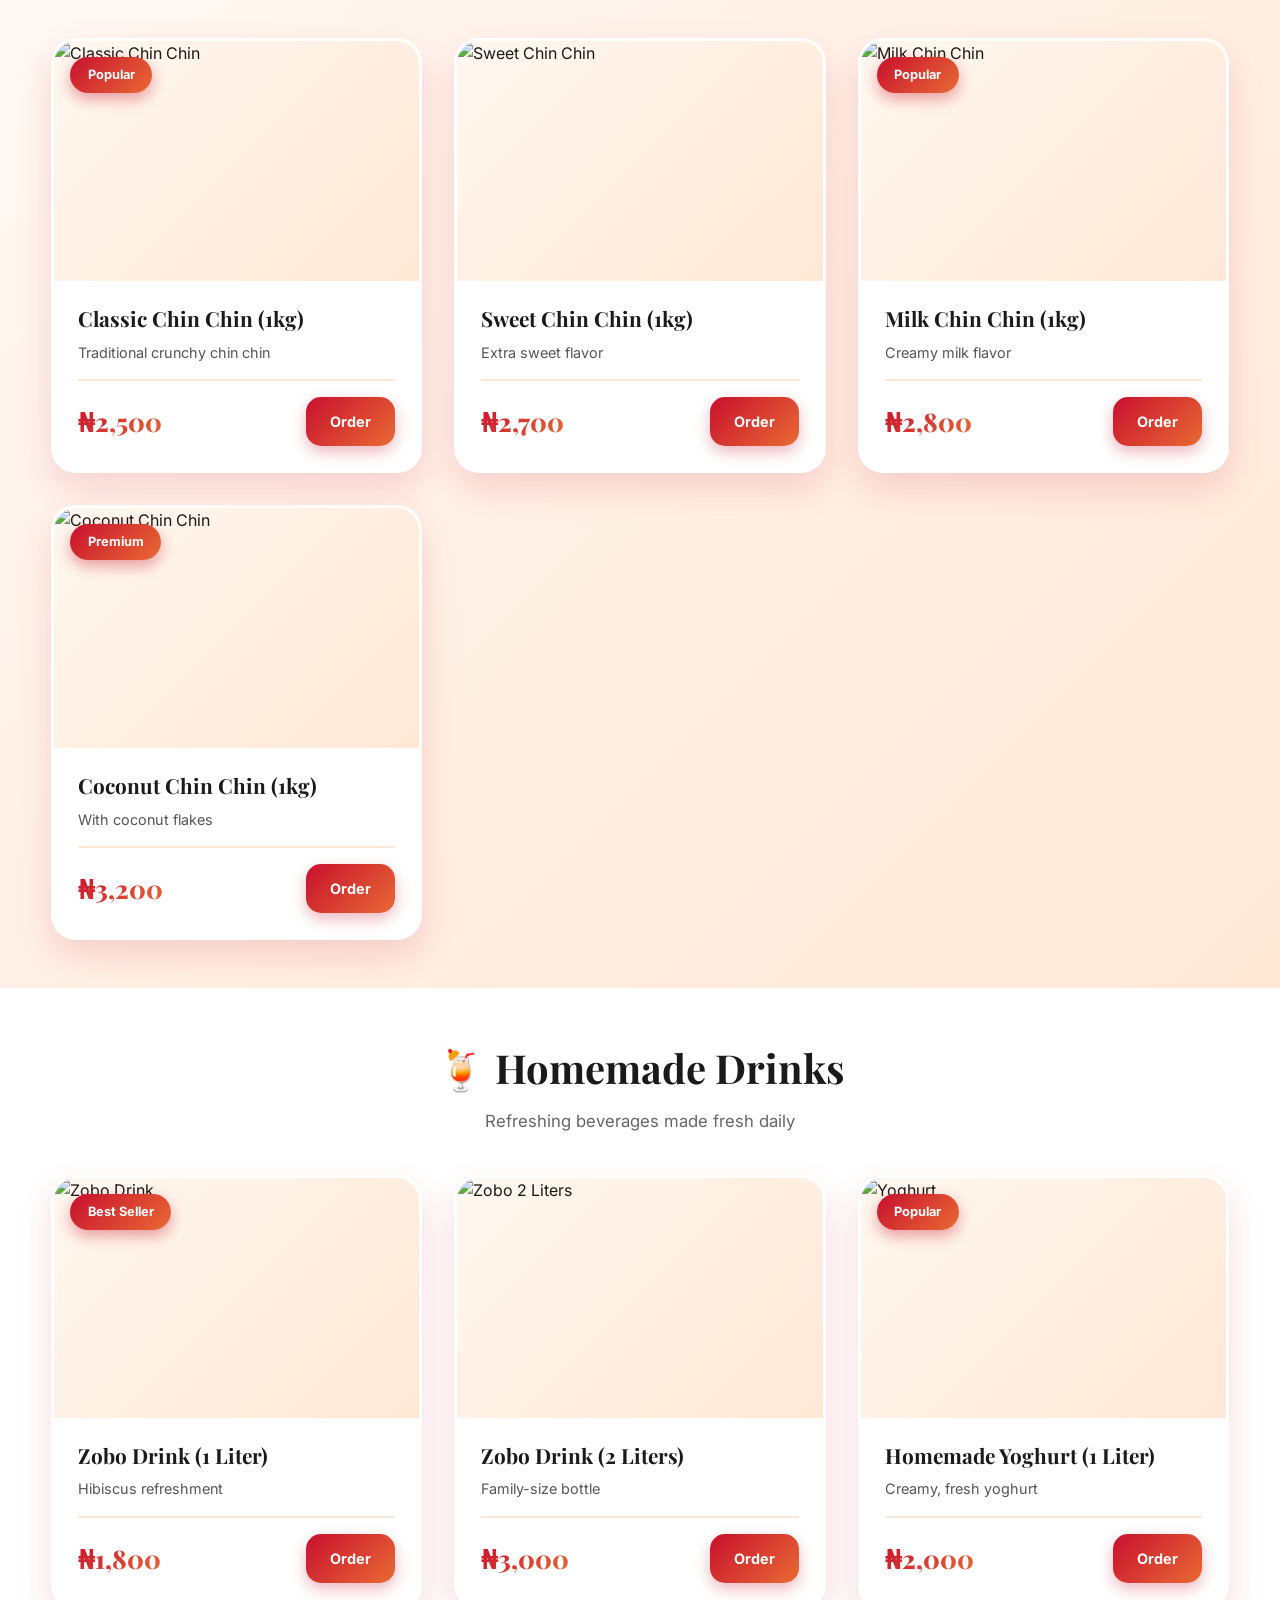
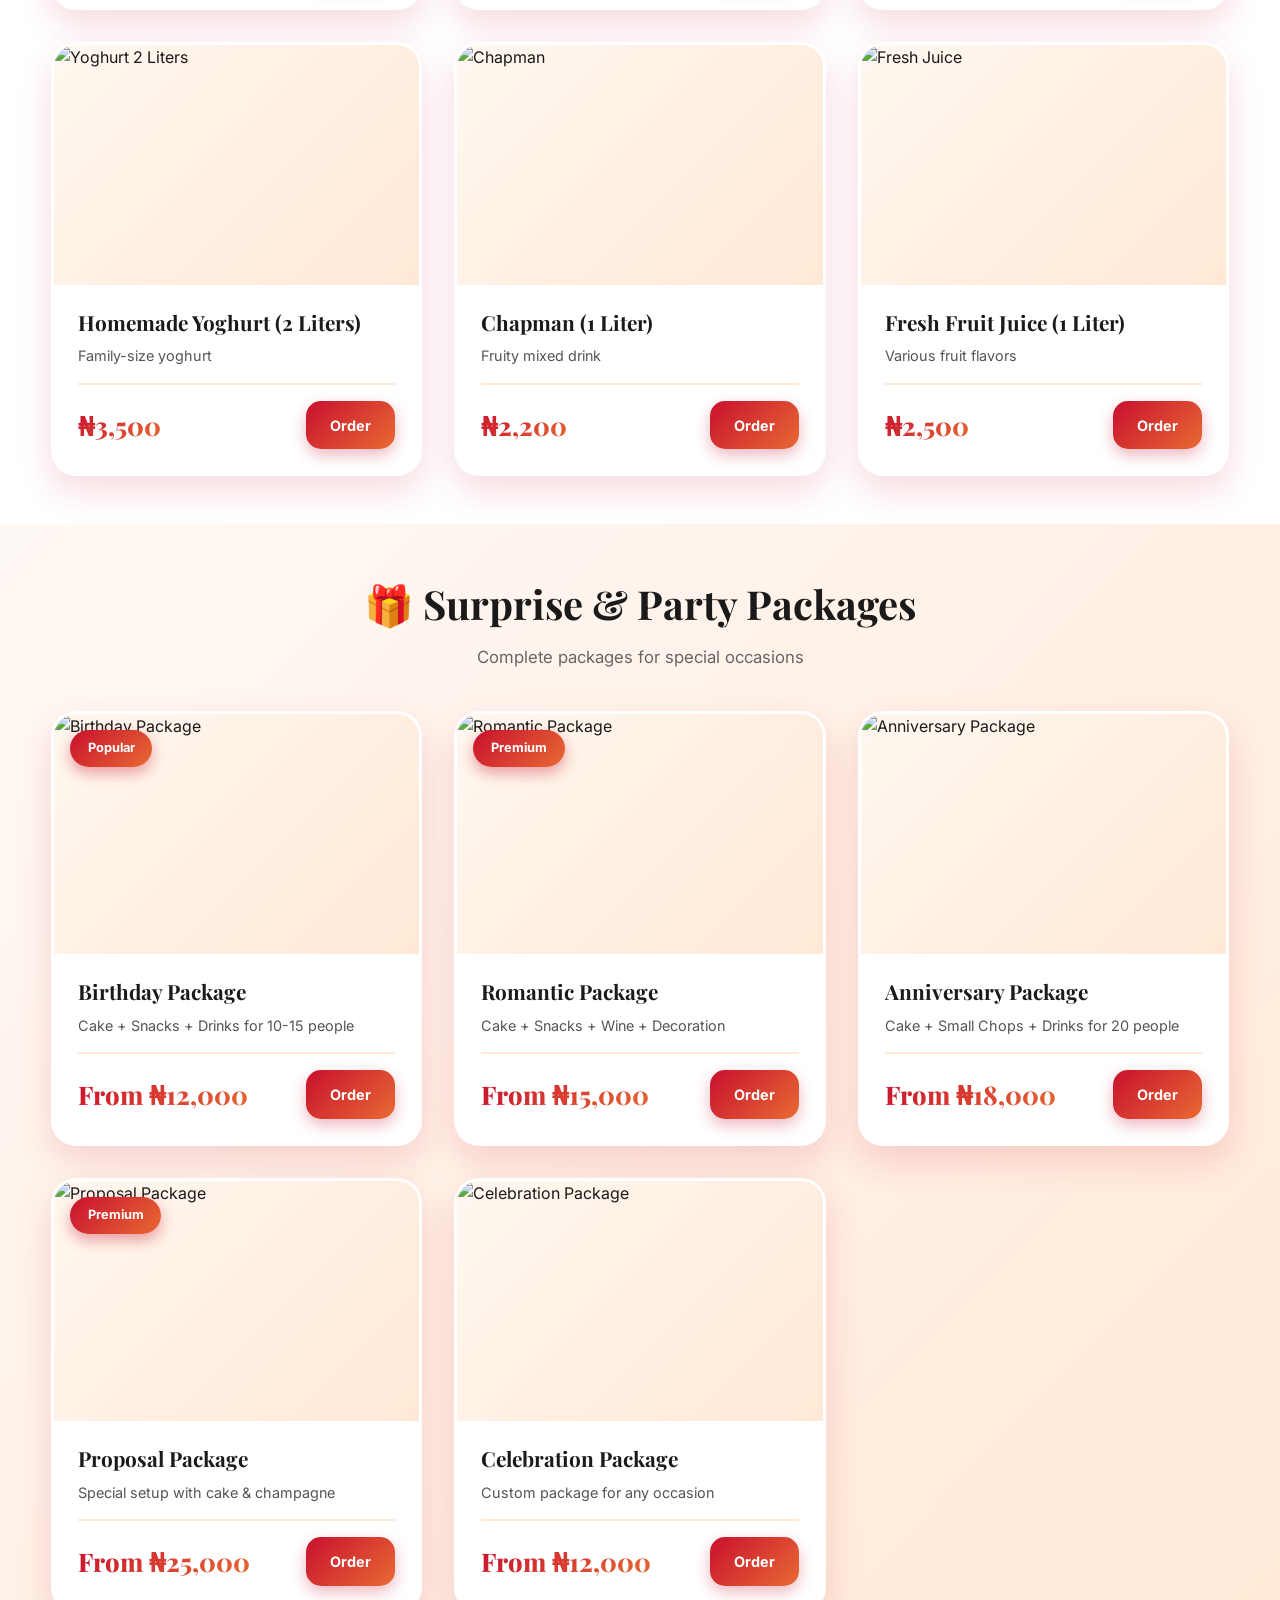
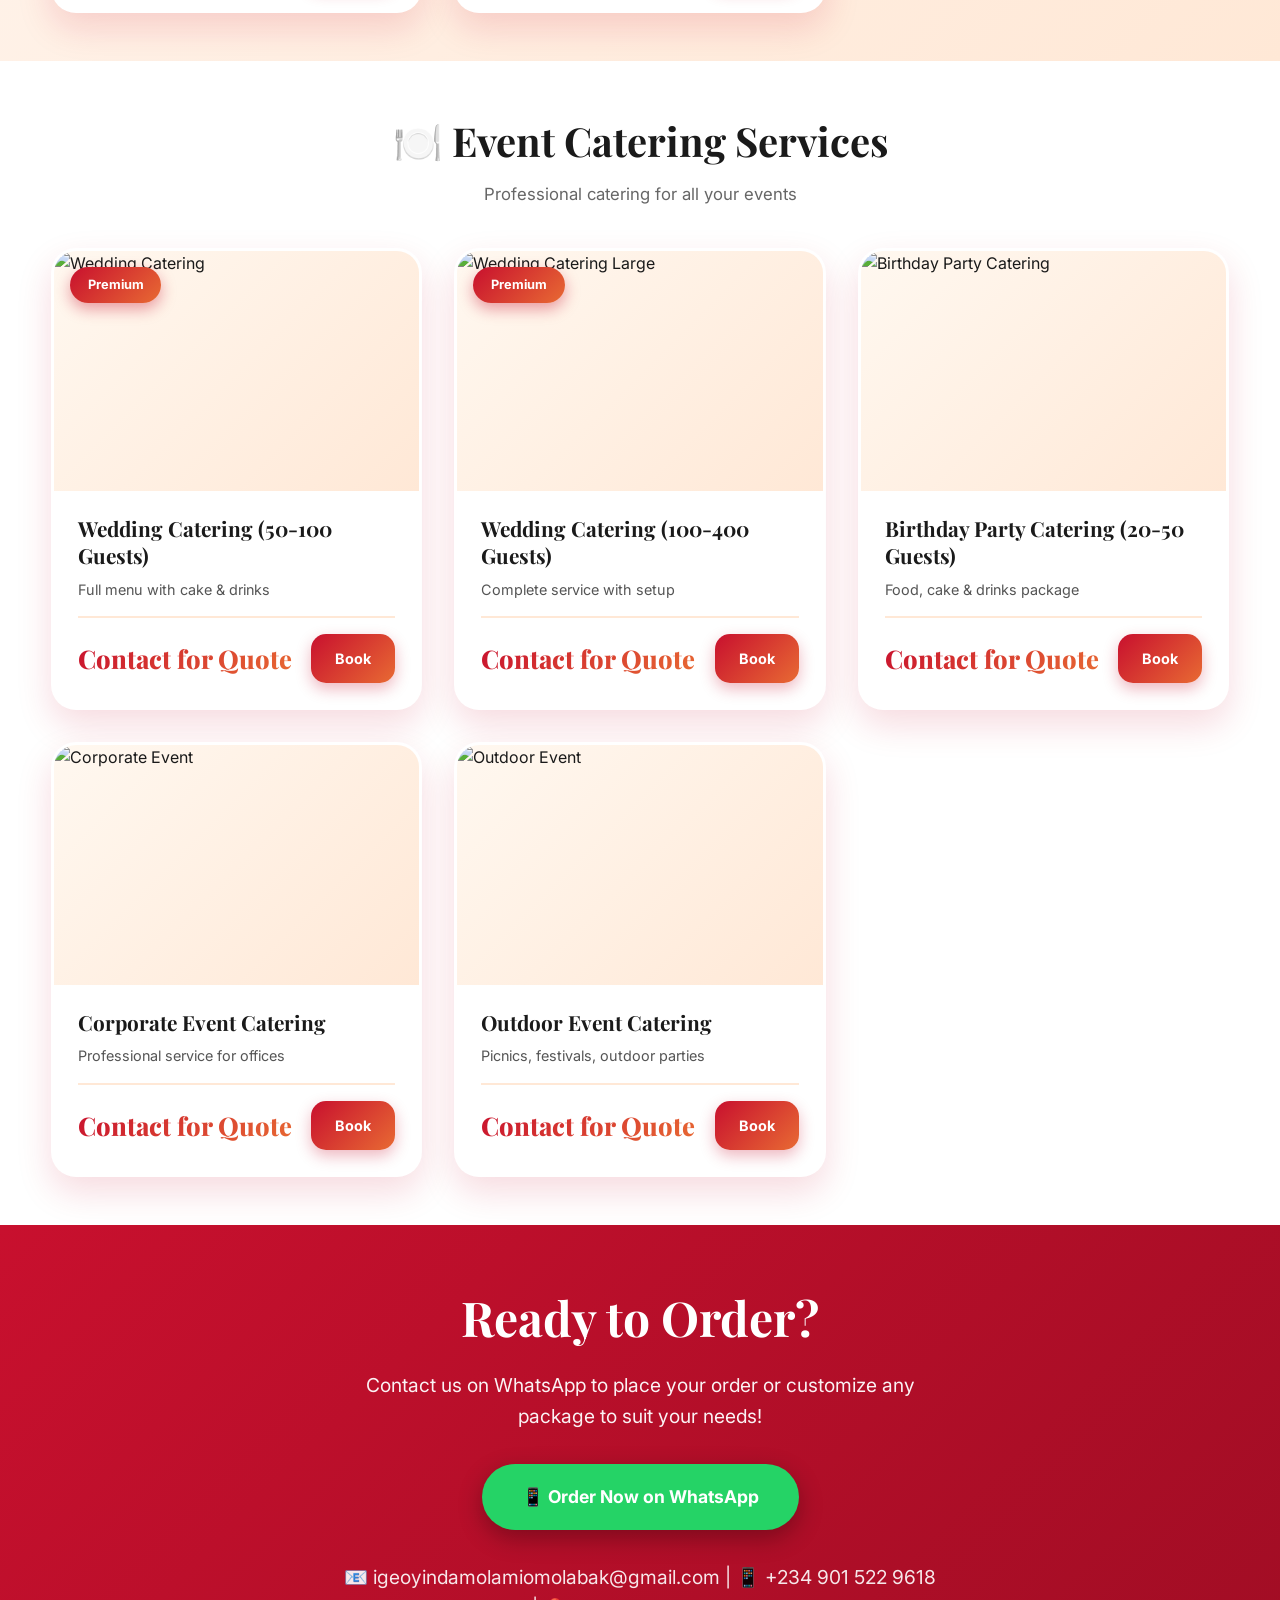
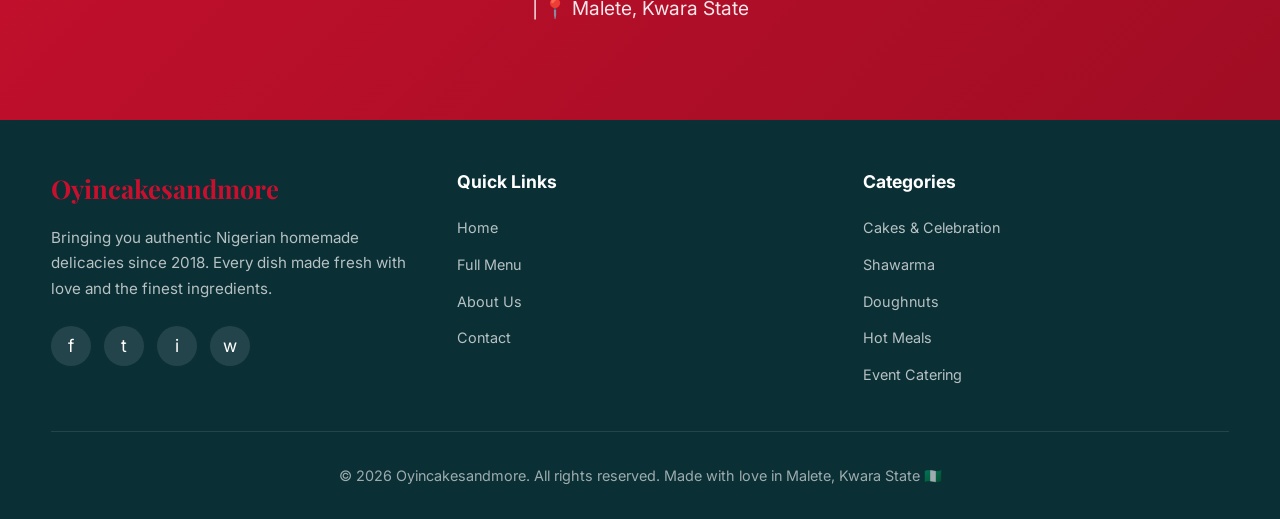
==== commit cbad265c: "Update menu.html" ====
--- a/menu.html
+++ b/menu.html
@@ -136,7 +136,7 @@
 
         <div class="product-card fade-up">
           <div class="product-image">
-            <img src="Products/bento_cakes.jpg" alt="Birthday Cake 6 inch" loading="lazy" />
+            <img src="menu/6_cake.jpg" alt="Birthday Cake 6 inch" loading="lazy" />
           </div>
           <div class="product-info">
             <h3 class="product-name">Birthday Cake (6")</h3>
@@ -150,7 +150,7 @@
 
         <div class="product-card fade-up">
           <div class="product-image">
-            <img src="Products/bento_cakes.jpg" alt="Birthday Cake 8 inch" loading="lazy" />
+            <img src="menu/8_cake.jpg" alt="Birthday Cake 8 inch" loading="lazy" />
           </div>
           <div class="product-info">
             <h3 class="product-name">Birthday Cake (8")</h3>
@@ -165,7 +165,7 @@
         <!-- Wedding & Anniversary -->
         <div class="product-card fade-up">
           <div class="product-image">
-            <img src="Products/IMG_20260307_111541-COLLAGE.jpg" alt="Wedding Cake" loading="lazy" />
+            <img src="menu/2_tier.jpg" alt="Wedding Cake" loading="lazy" />
             <span class="product-badge">Premium</span>
           </div>
           <div class="product-info">
@@ -180,7 +180,7 @@
 
         <div class="product-card fade-up">
           <div class="product-image">
-            <img src="Products/IMG_20260307_111541-COLLAGE.jpg" alt="Wedding Cake 3-Tier" loading="lazy" />
+            <img src="3_tier.jpg" alt="Wedding Cake 3-Tier" loading="lazy" />
             <span class="product-badge">Premium</span>
           </div>
           <div class="product-info">
@@ -193,39 +193,10 @@
           </div>
         </div>
 
-        <div class="product-card fade-up">
-          <div class="product-image">
-            <img src="Products/bento_cakes.jpg" alt="Anniversary Cake" loading="lazy" />
-          </div>
-          <div class="product-info">
-            <h3 class="product-name">Anniversary Cake</h3>
-            <p class="product-desc">Romantic anniversary design</p>
-            <div class="product-footer">
-              <span class="product-price">From ₦15,000</span>
-              <a href="https://wa.me/2349015229618?text=Hello!%20I%20want%20to%20order%20Anniversary%20Cake" class="order-btn">Order</a>
-            </div>
-          </div>
-        </div>
-
-        <!-- Cake Flavors -->
-        <div class="product-card fade-up">
-          <div class="product-image">
-            <img src="Products/bento_cakes.jpg" alt="Red Velvet Cake" loading="lazy" />
-            <span class="product-badge">Popular</span>
-          </div>
-          <div class="product-info">
-            <h3 class="product-name">Red Velvet Cake</h3>
-            <p class="product-desc">Classic red velvet with cream cheese frosting</p>
-            <div class="product-footer">
-              <span class="product-price">From ₦10,000</span>
-              <a href="https://wa.me/2349015229618?text=Hello!%20I%20want%20to%20order%20Red%20Velvet%20Cake" class="order-btn">Order</a>
-            </div>
-          </div>
-        </div>
-
-        <div class="product-card fade-up">
-          <div class="product-image">
-            <img src="Products/bento_cakes.jpg" alt="Chocolate Cake" loading="lazy" />
+
+        <div class="product-card fade-up">
+          <div class="product-image">
+            <img src="menu/choco_cake.jpg" alt="Chocolate Cake" loading="lazy" />
           </div>
           <div class="product-info">
             <h3 class="product-name">Chocolate Cake</h3>
@@ -239,7 +210,7 @@
 
         <div class="product-card fade-up">
           <div class="product-image">
-            <img src="Products/bento_cakes.jpg" alt="Vanilla Cake" loading="lazy" />
+            <img src="menu/4_bento.jpg" alt="Vanilla Cake" loading="lazy" />
           </div>
           <div class="product-info">
             <h3 class="product-name">Vanilla Cake</h3>
@@ -268,7 +239,7 @@
         <!-- Cupcakes & Others -->
         <div class="product-card fade-up">
           <div class="product-image">
-            <img src="Products/bento_cakes.jpg" alt="Cupcakes" loading="lazy" />
+            <img src="menu/cupcakes.jpg" alt="Cupcakes" loading="lazy" />
           </div>
           <div class="product-info">
             <h3 class="product-name">Cupcakes (Box of 6)</h3>
@@ -282,7 +253,7 @@
 
         <div class="product-card fade-up">
           <div class="product-image">
-            <img src="Products/cake-parfiat.jpg" alt="Cake Parfait" loading="lazy" />
+            <img src="menu/cake_parfait.jpg" alt="Cake Parfait" loading="lazy" />
           </div>
           <div class="product-info">
             <h3 class="product-name">Cake Parfait</h3>
@@ -296,7 +267,7 @@
 
         <div class="product-card fade-up">
           <div class="product-image">
-            <img src="Products/bento_cakes.jpg" alt="Cake Slices" loading="lazy" />
+            <img src="menu/cake_slice.jpg" alt="Cake Slices" loading="lazy" />
           </div>
           <div class="product-info">
             <h3 class="product-name">Cake Slices</h3>
@@ -319,7 +290,7 @@
       <div class="products-grid">
         <div class="product-card fade-up">
           <div class="product-image">
-            <img src="Products/shawarma.jpg" alt="Chicken Shawarma" loading="lazy" />
+            <img src="menu/shawarma.jpg" alt="Chicken Shawarma" loading="lazy" />
             <span class="product-badge">Popular</span>
           </div>
           <div class="product-info">
@@ -334,7 +305,7 @@
 
         <div class="product-card fade-up">
           <div class="product-image">
-            <img src="Products/IMG_20260307_111912-COLLAGE.jpg" alt="Shawarma Single Sausage" loading="lazy" />
+            <img src="menu/sausage_2.jpg" alt="Shawarma Single Sausage" loading="lazy" />
           </div>
           <div class="product-info">
             <h3 class="product-name">Shawarma + Single Sausage</h3>
@@ -348,7 +319,7 @@
 
         <div class="product-card fade-up">
           <div class="product-image">
-            <img src="Products/IMG_20260307_111912-COLLAGE.jpg" alt="Shawarma Double Sausage" loading="lazy" />
+            <img src="menu/2_sausage.jpg" alt="Shawarma Double Sausage" loading="lazy" />
             <span class="product-badge">Popular</span>
           </div>
           <div class="product-info">
@@ -363,7 +334,7 @@
 
         <div class="product-card fade-up">
           <div class="product-image">
-            <img src="Products/IMG_20260307_111912-COLLAGE.jpg" alt="Shawarma Triple Sausage" loading="lazy" />
+            <img src="menu/3_sausage.jpg" alt="Shawarma Triple Sausage" loading="lazy" />
             <span class="product-badge">Best Seller</span>
           </div>
           <div class="product-info">
@@ -392,7 +363,7 @@
 
         <div class="product-card fade-up">
           <div class="product-image">
-            <img src="Products/IMG_20260307_111912-COLLAGE.jpg" alt="Premium Shawarma" loading="lazy" />
+            <img src="menu/shawarma.jpg" alt="Premium Shawarma" loading="lazy" />
             <span class="product-badge">Premium</span>
           </div>
           <div class="product-info">
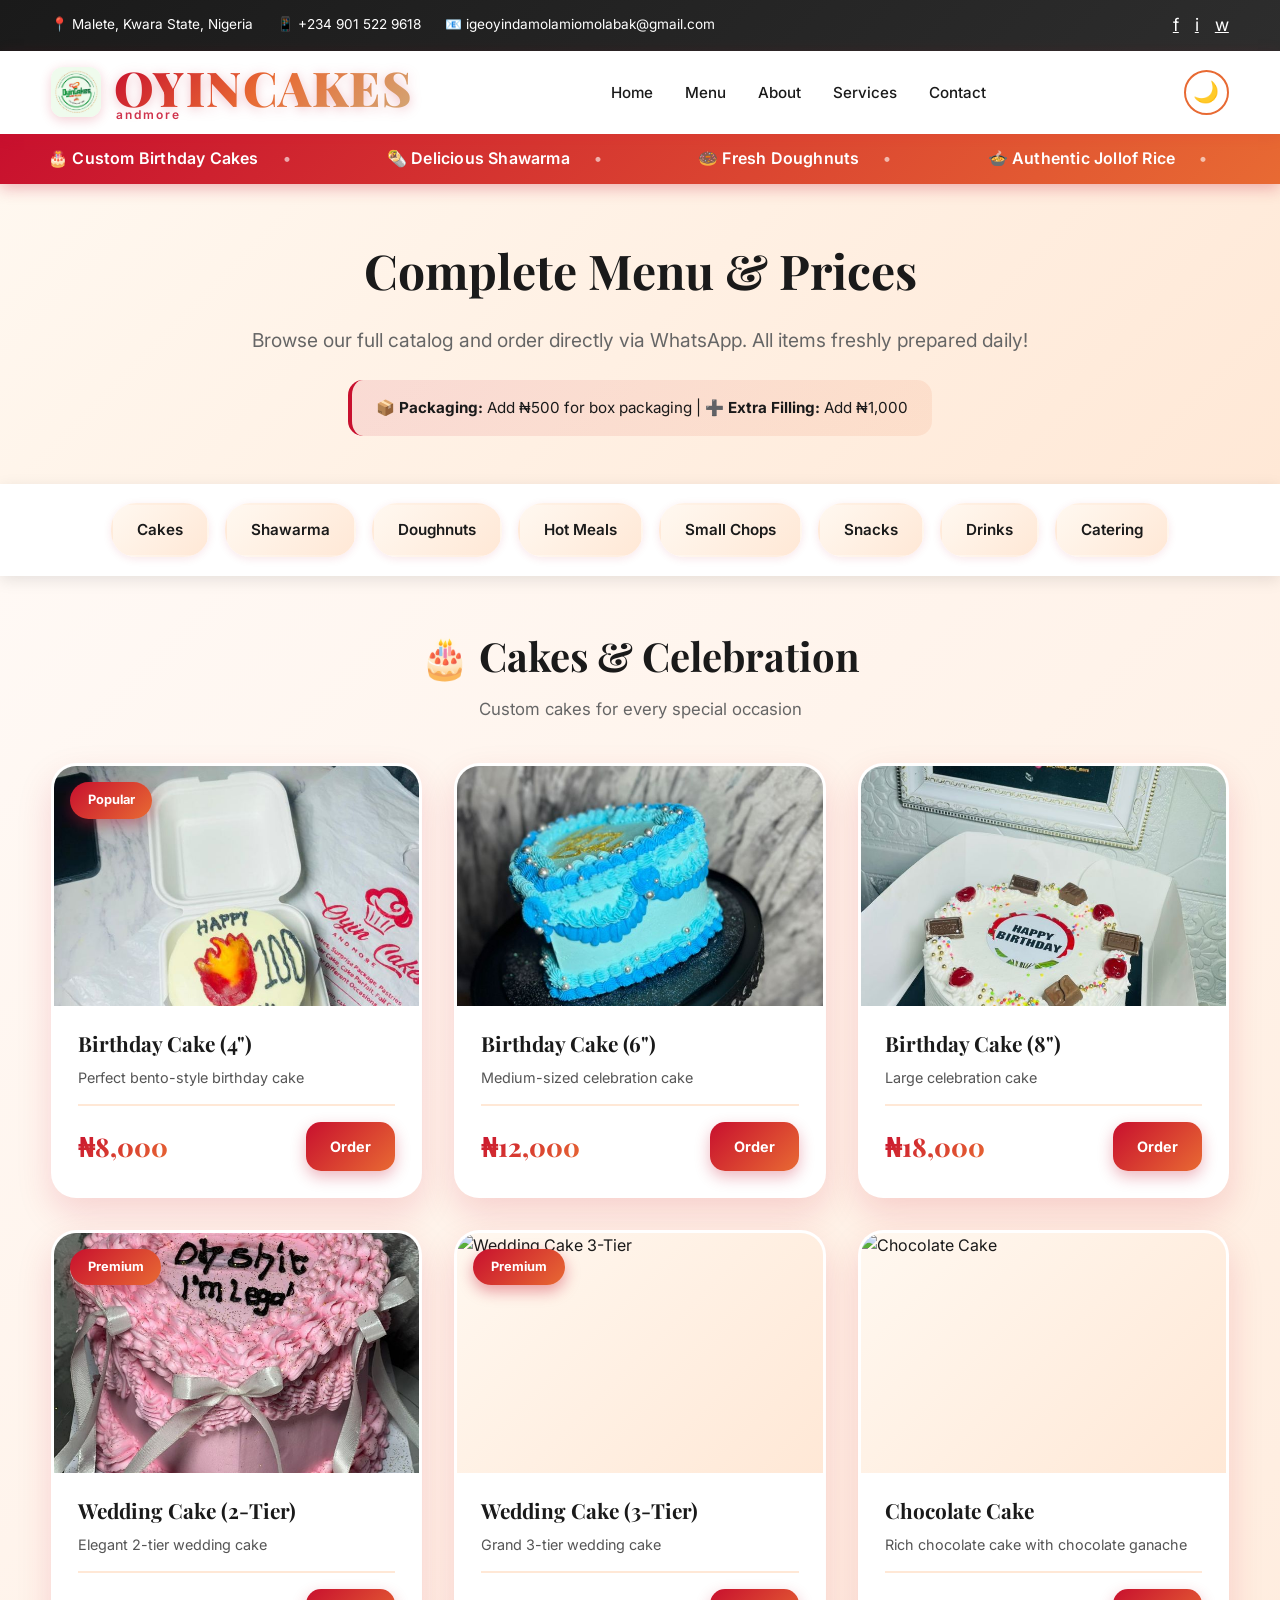
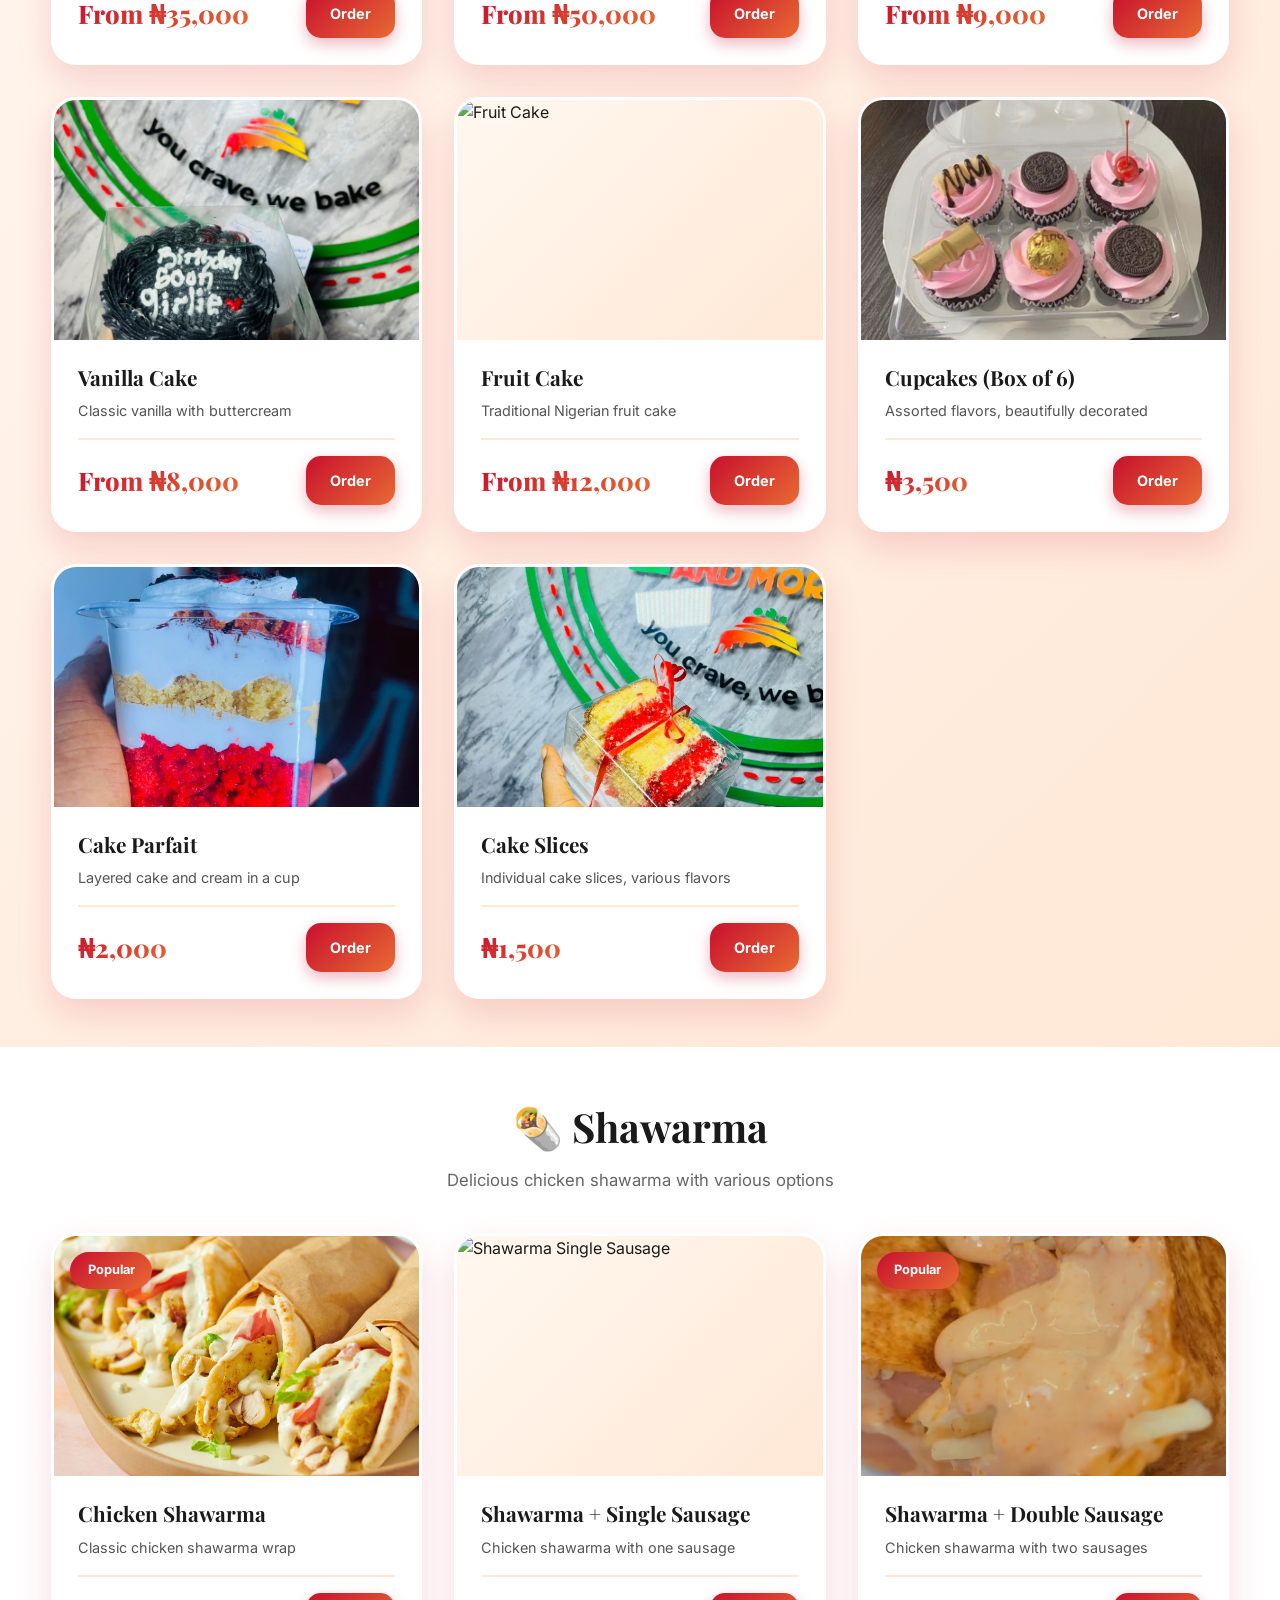
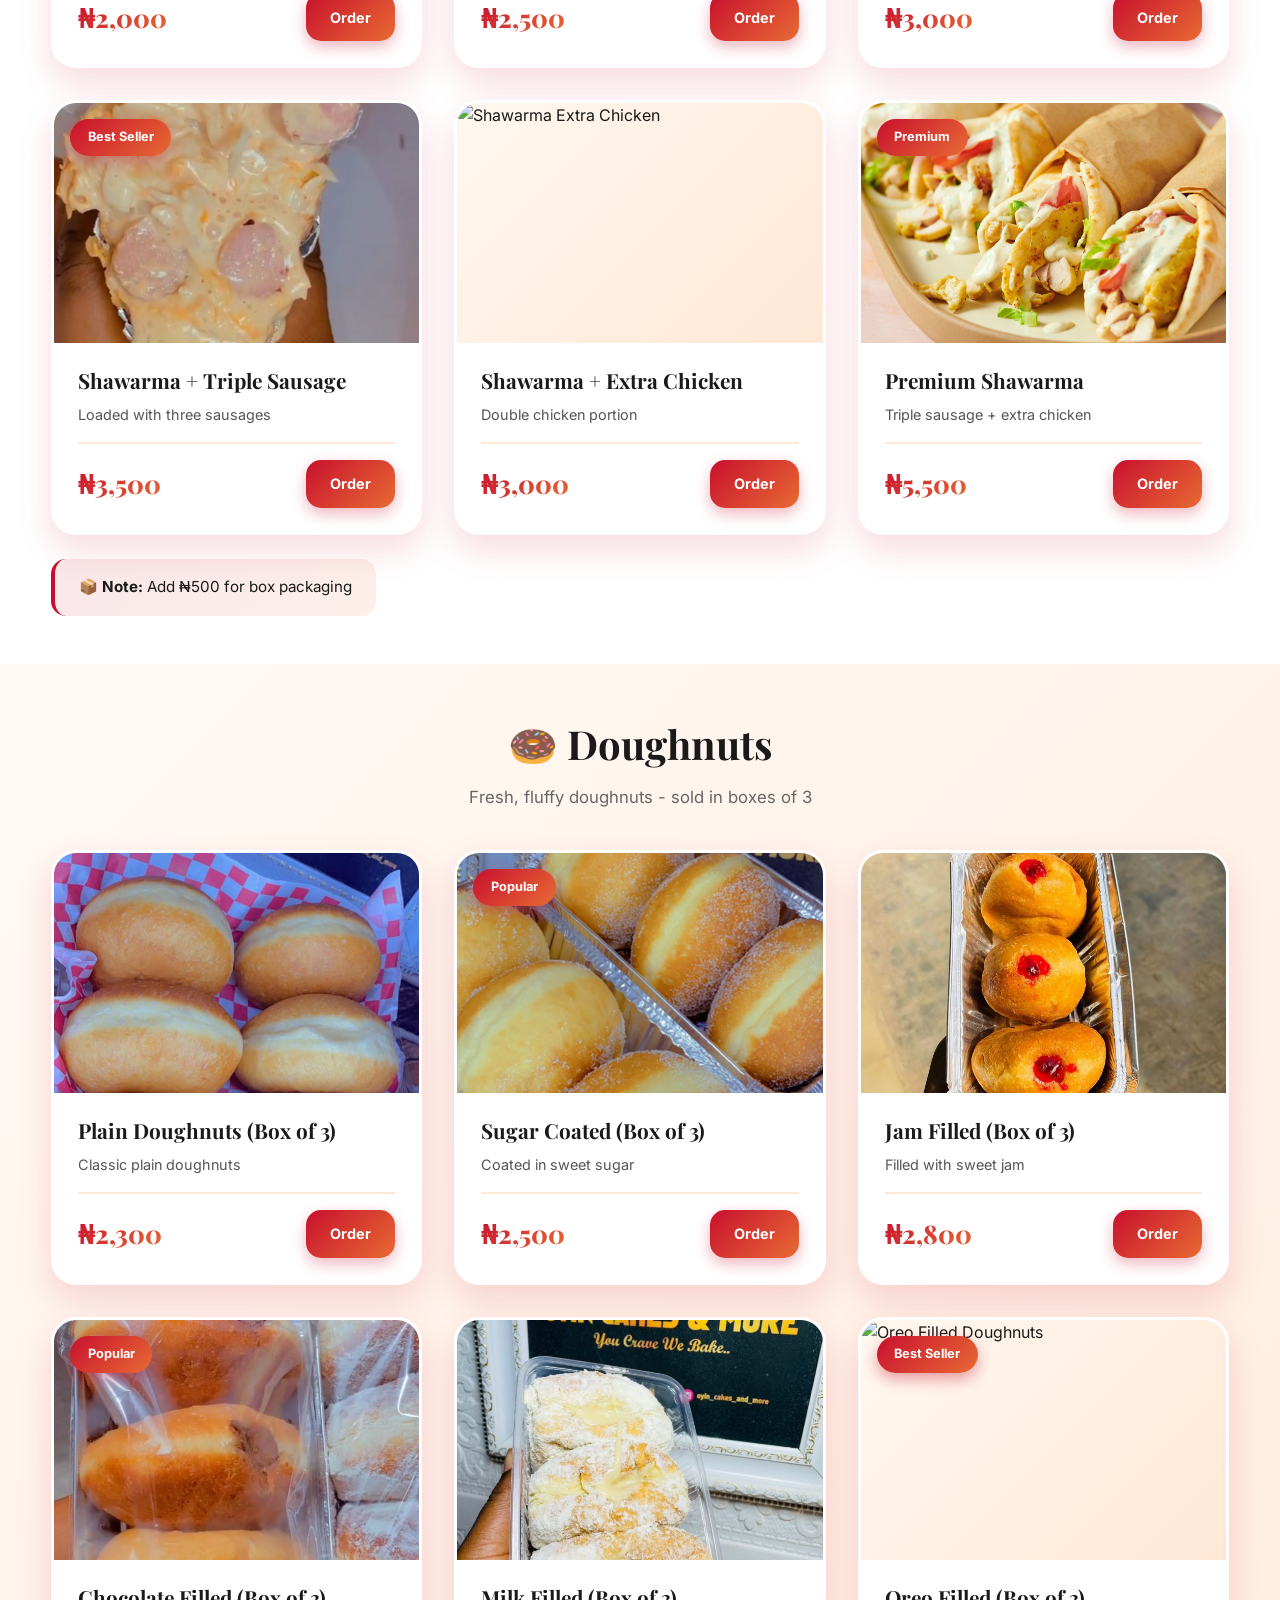
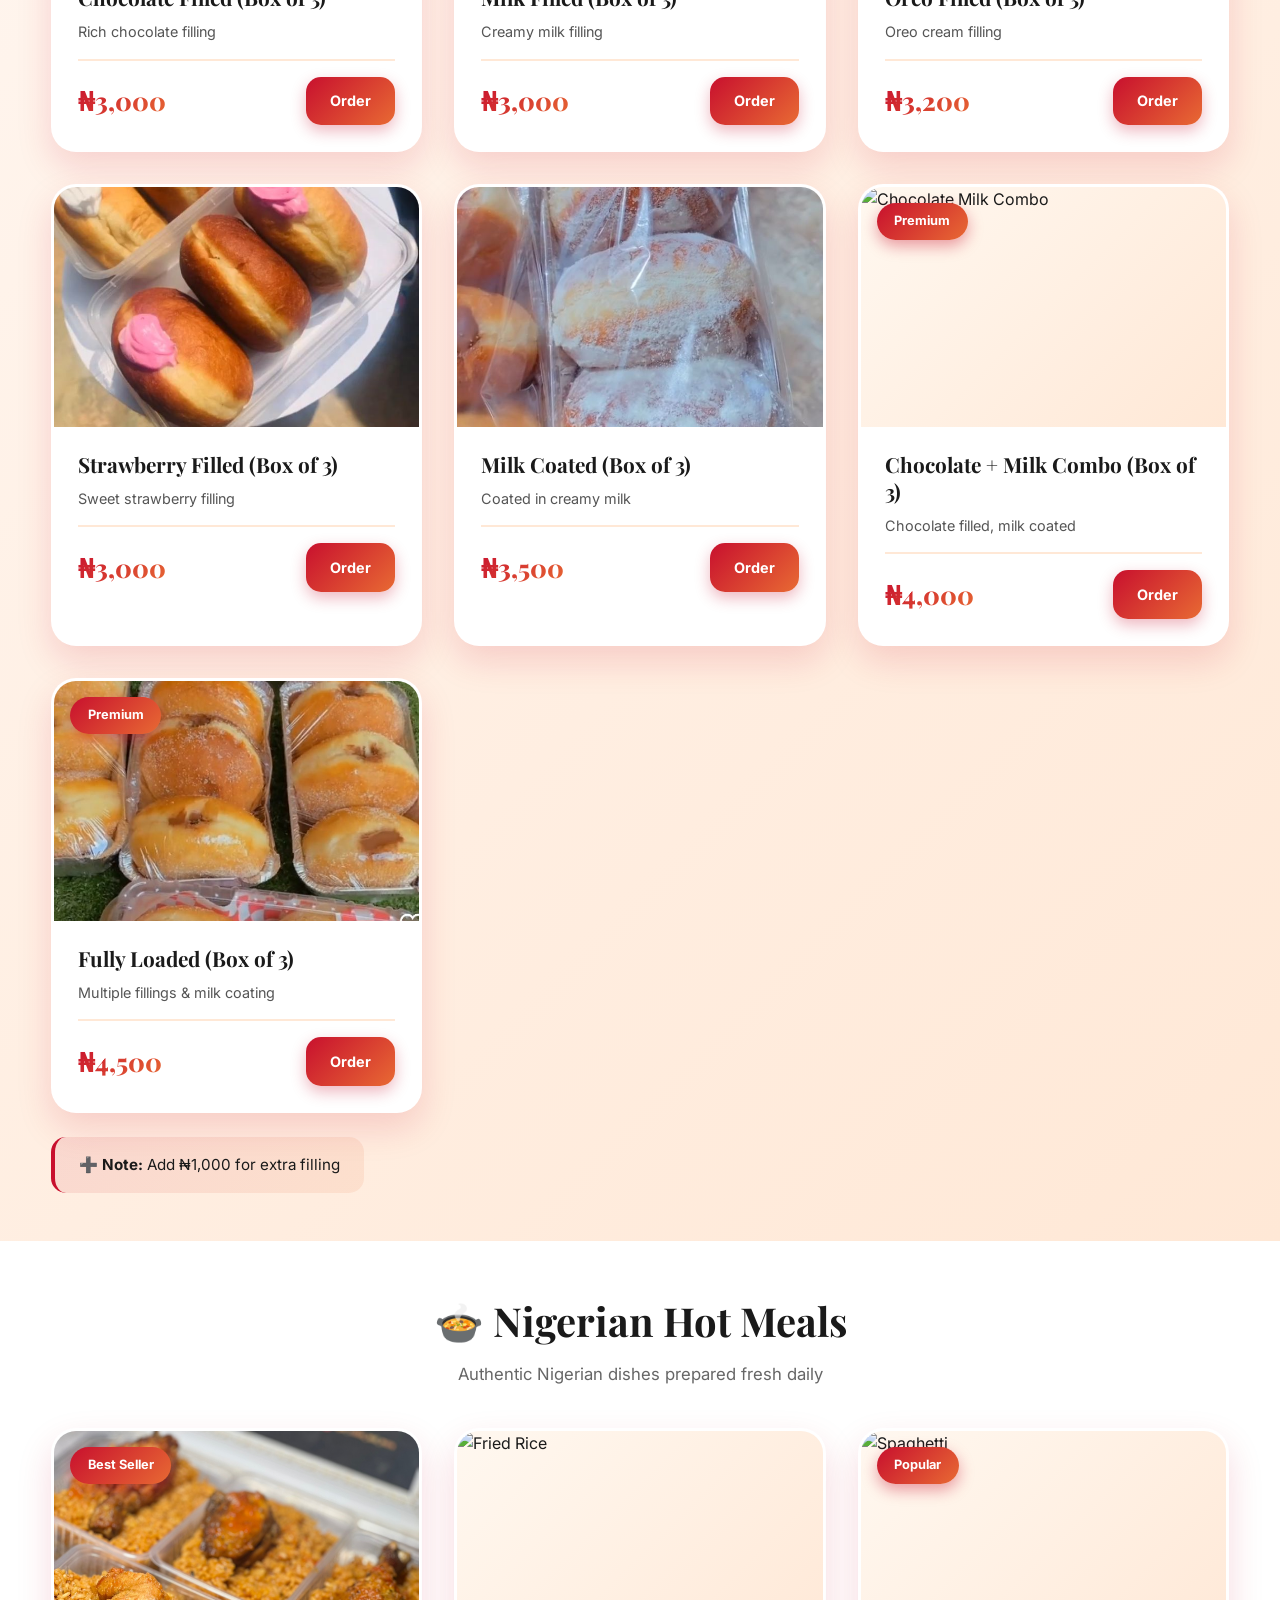
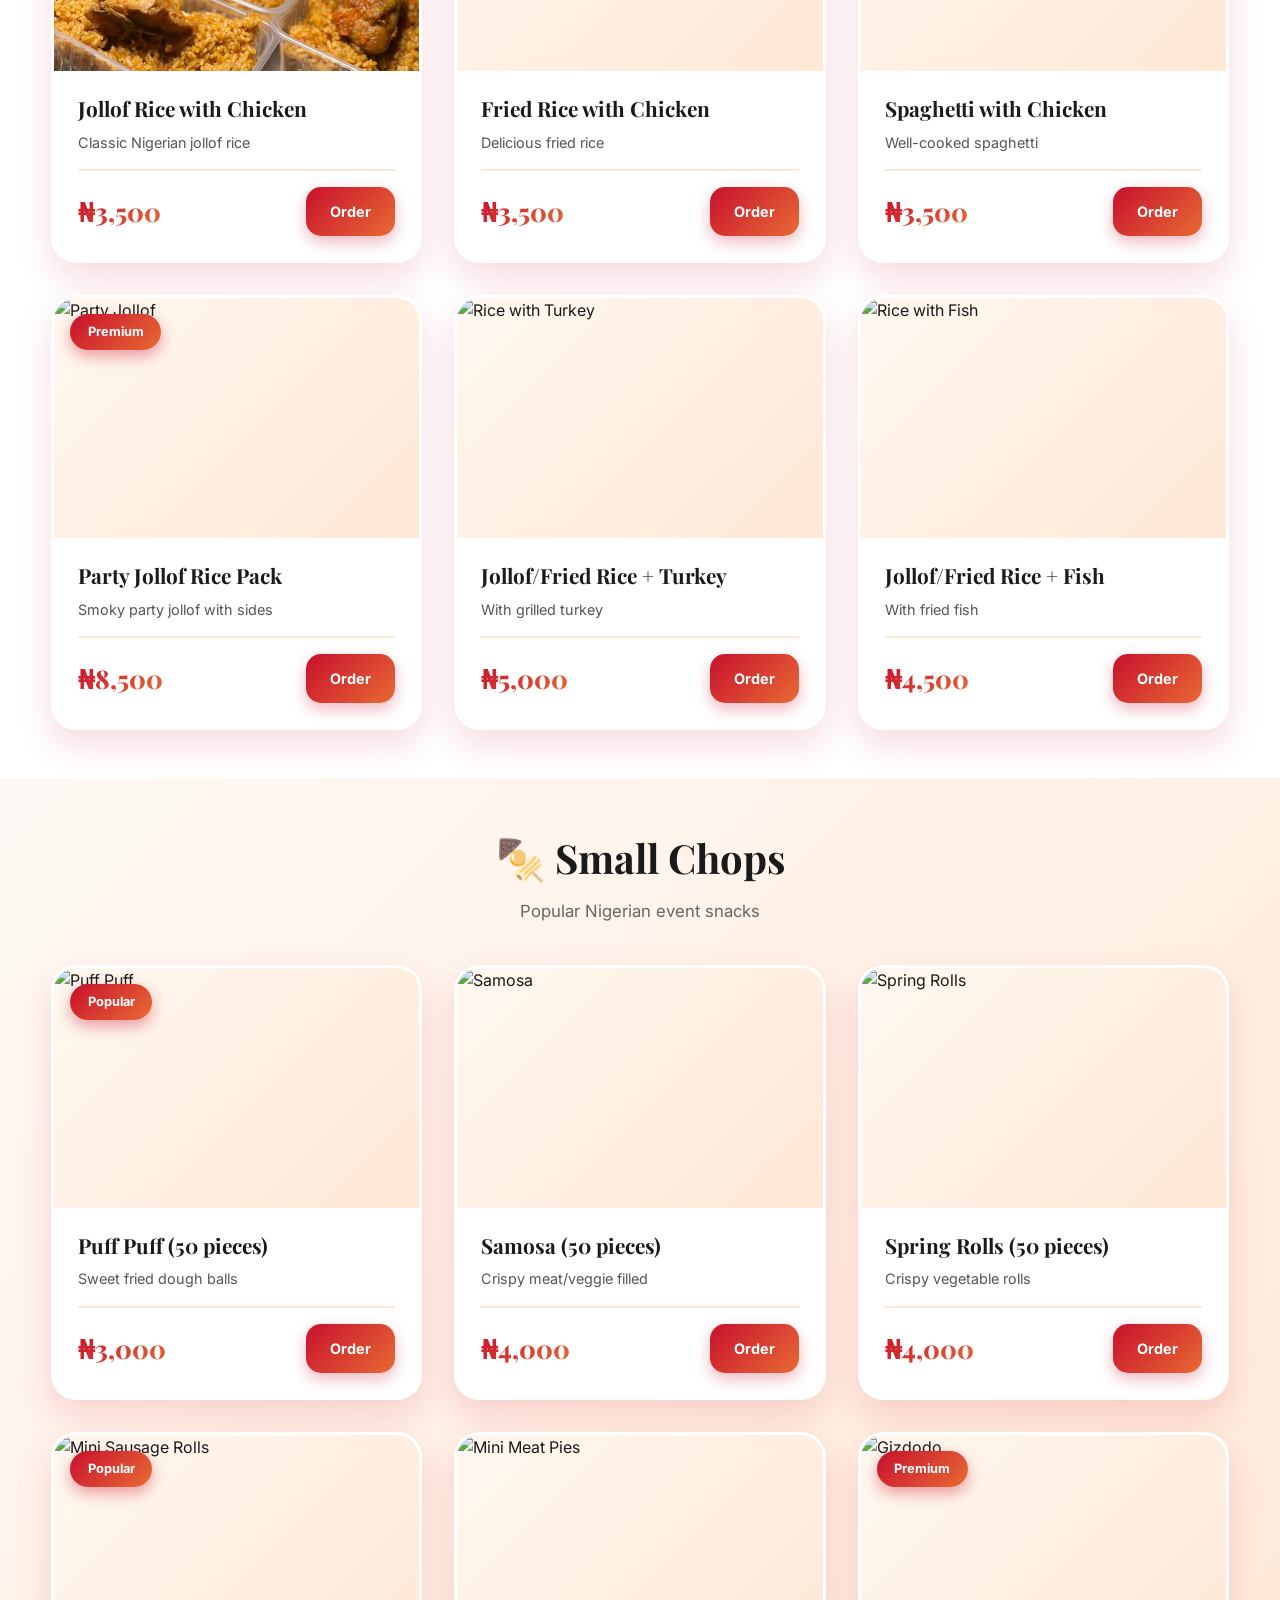
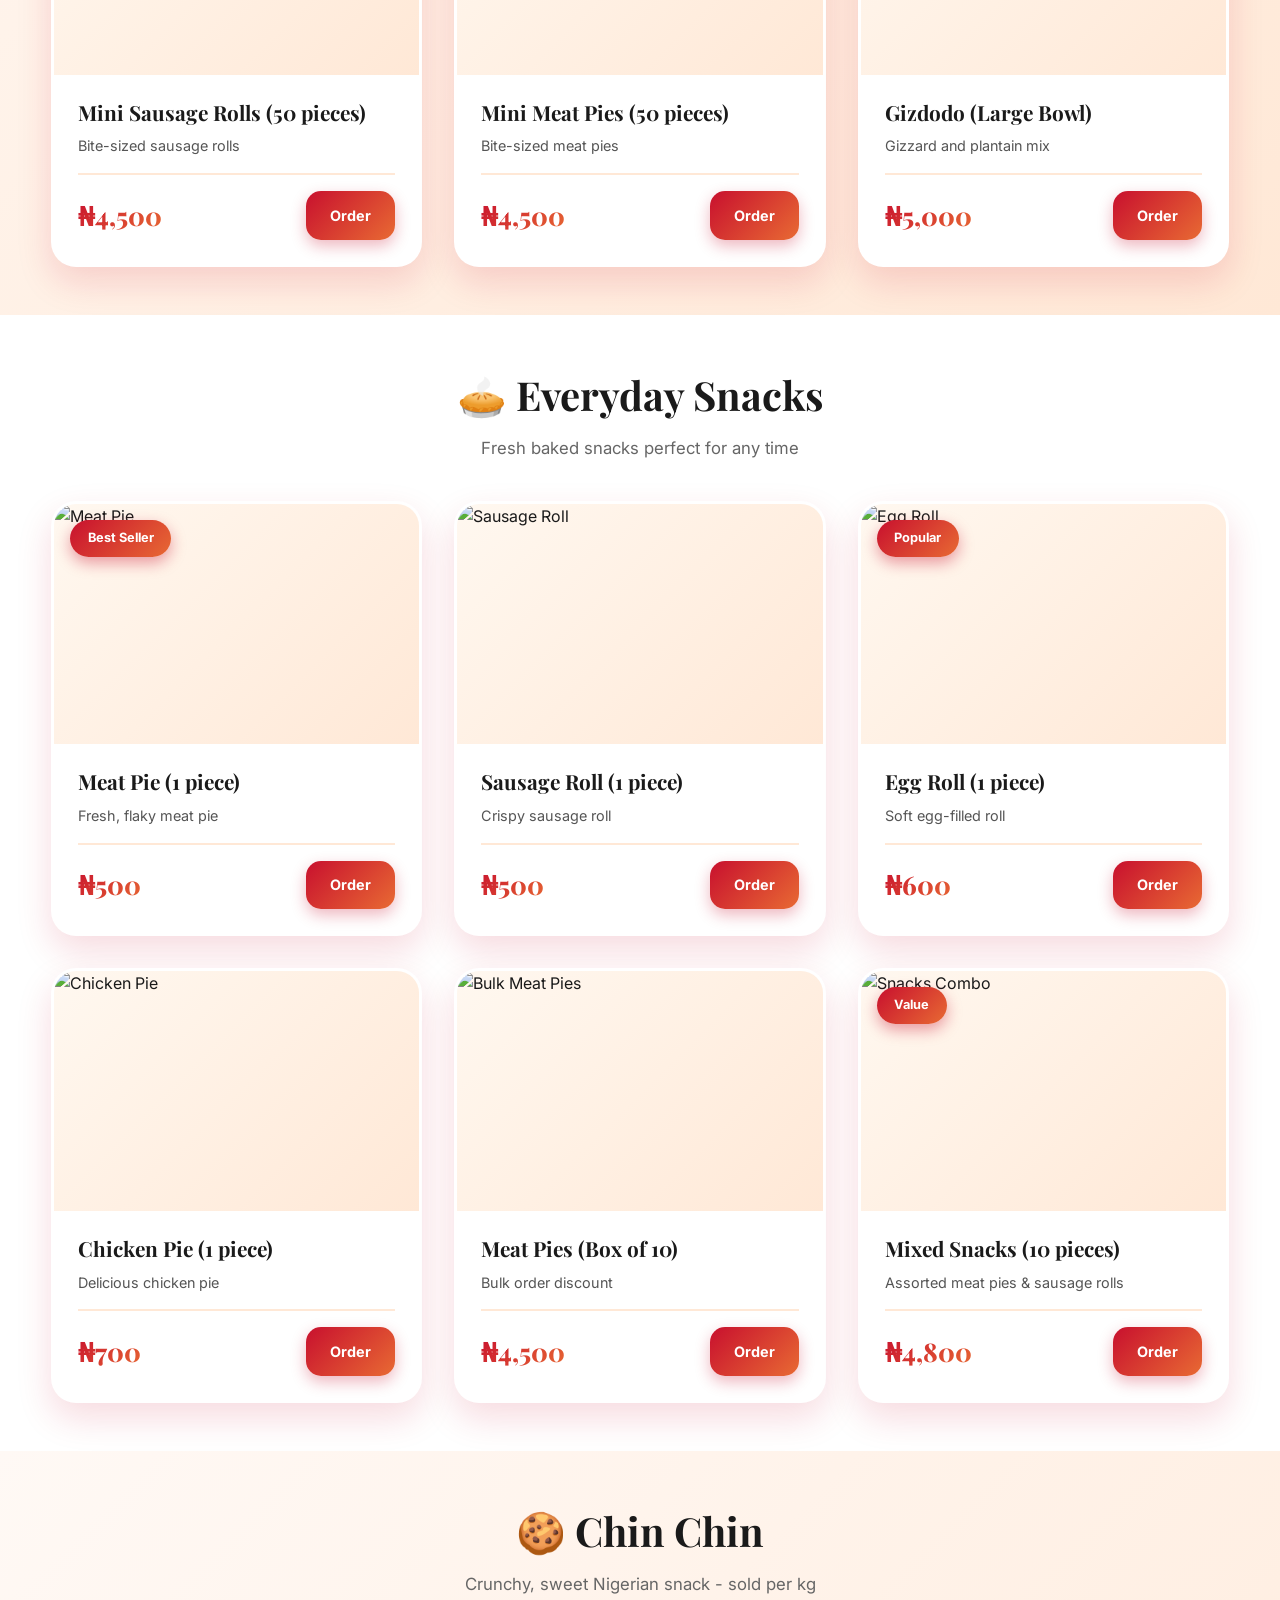
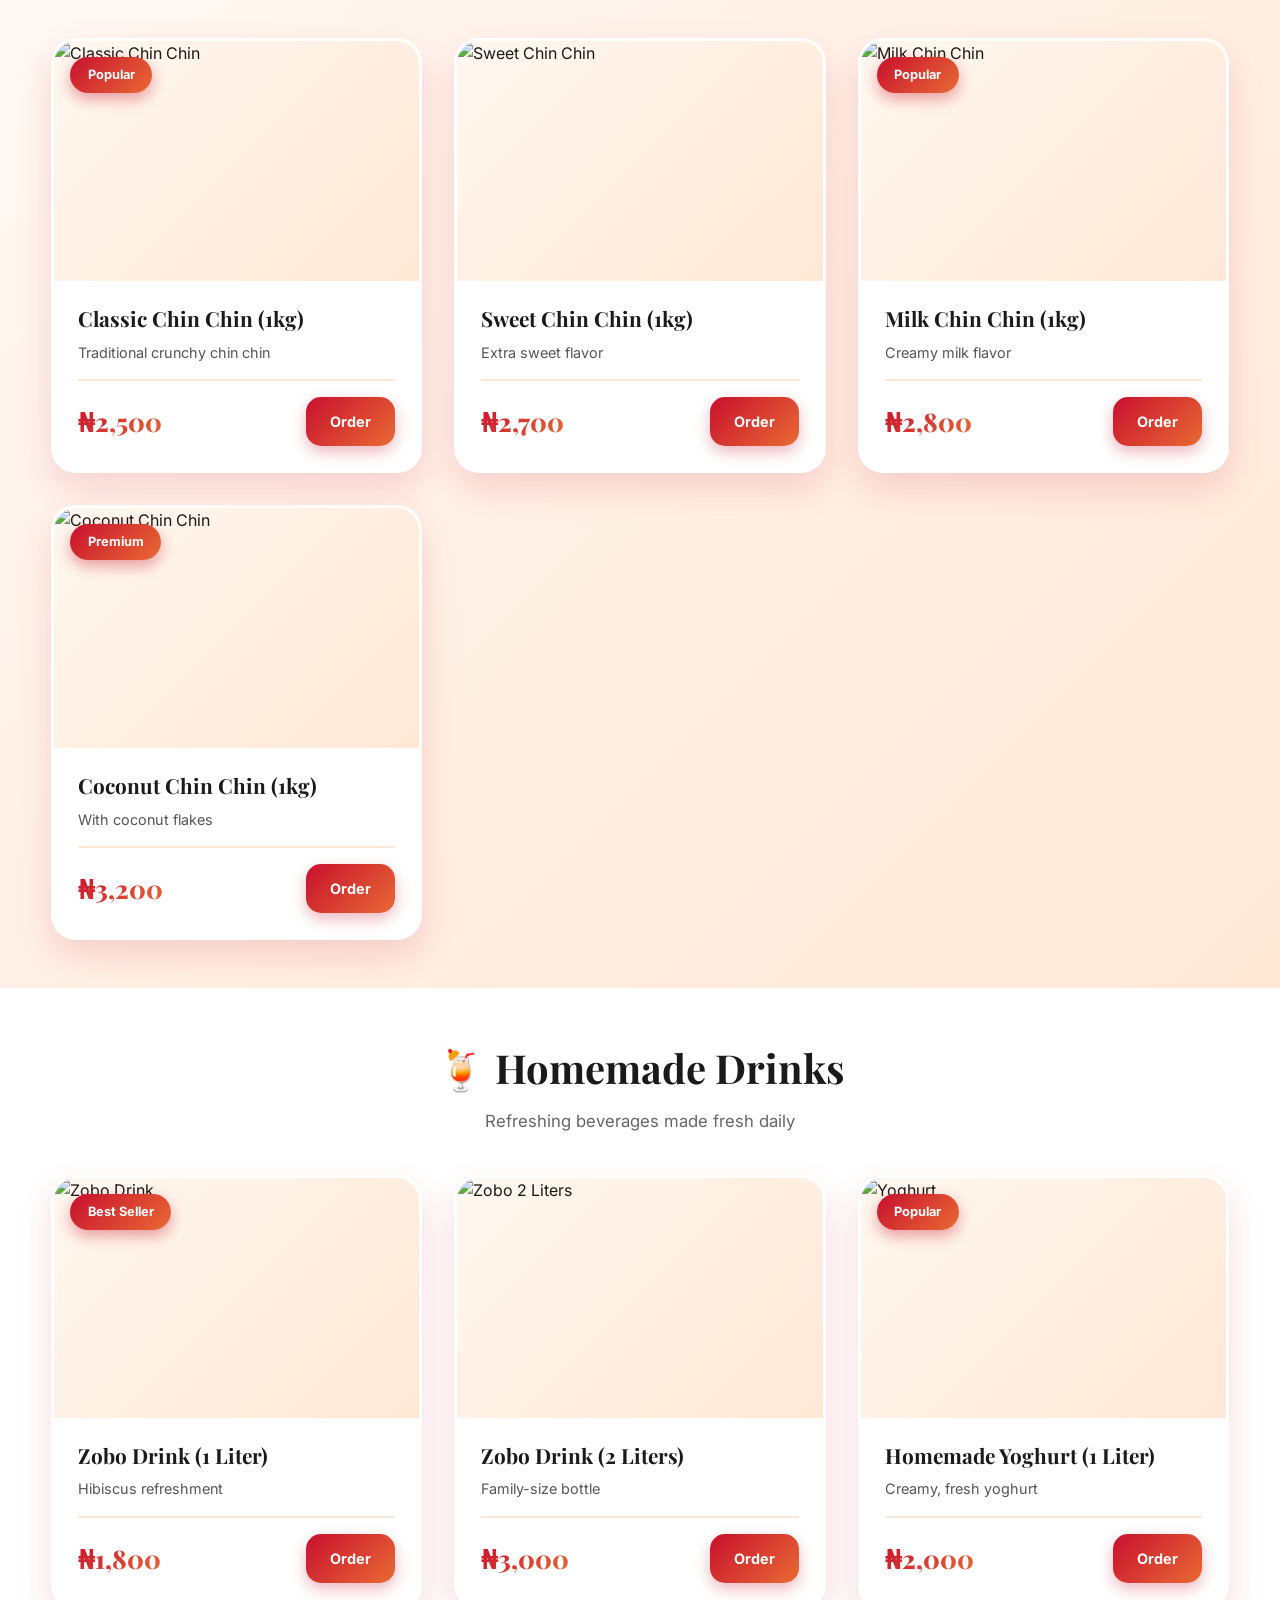
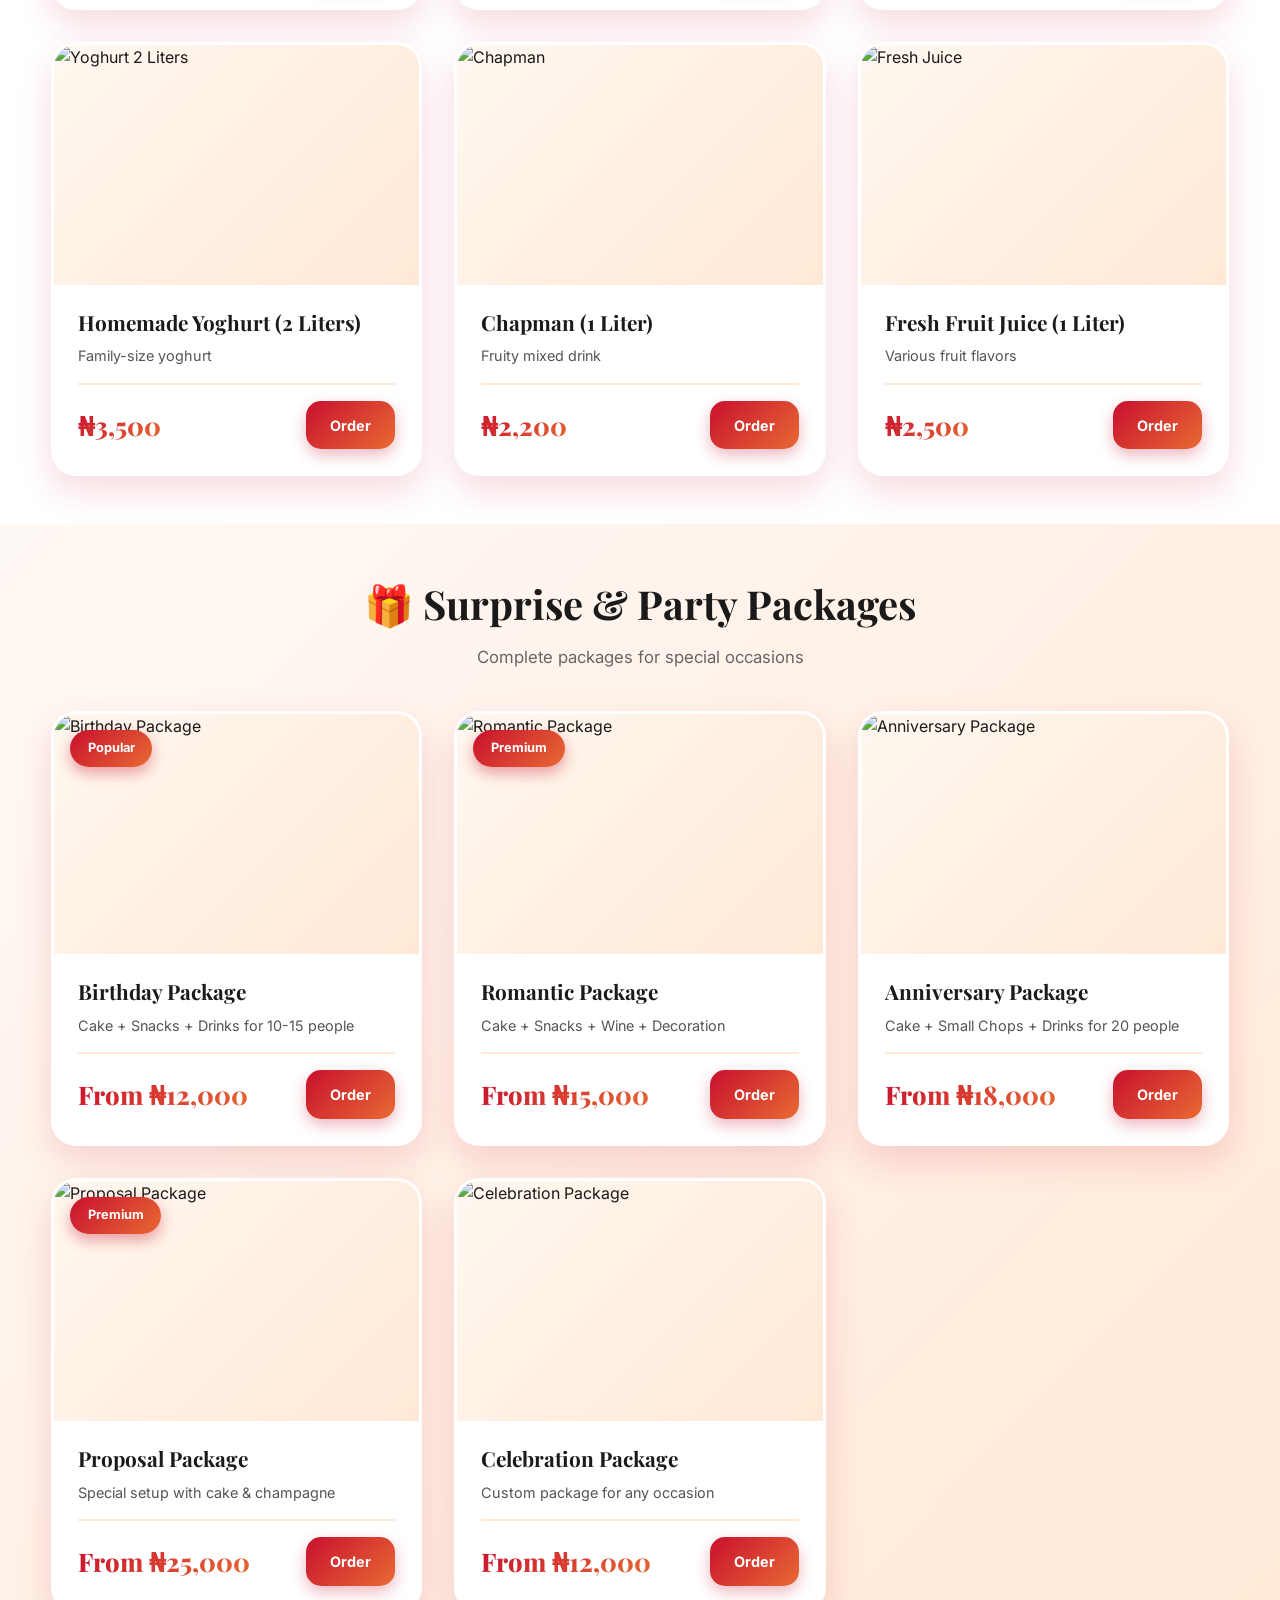
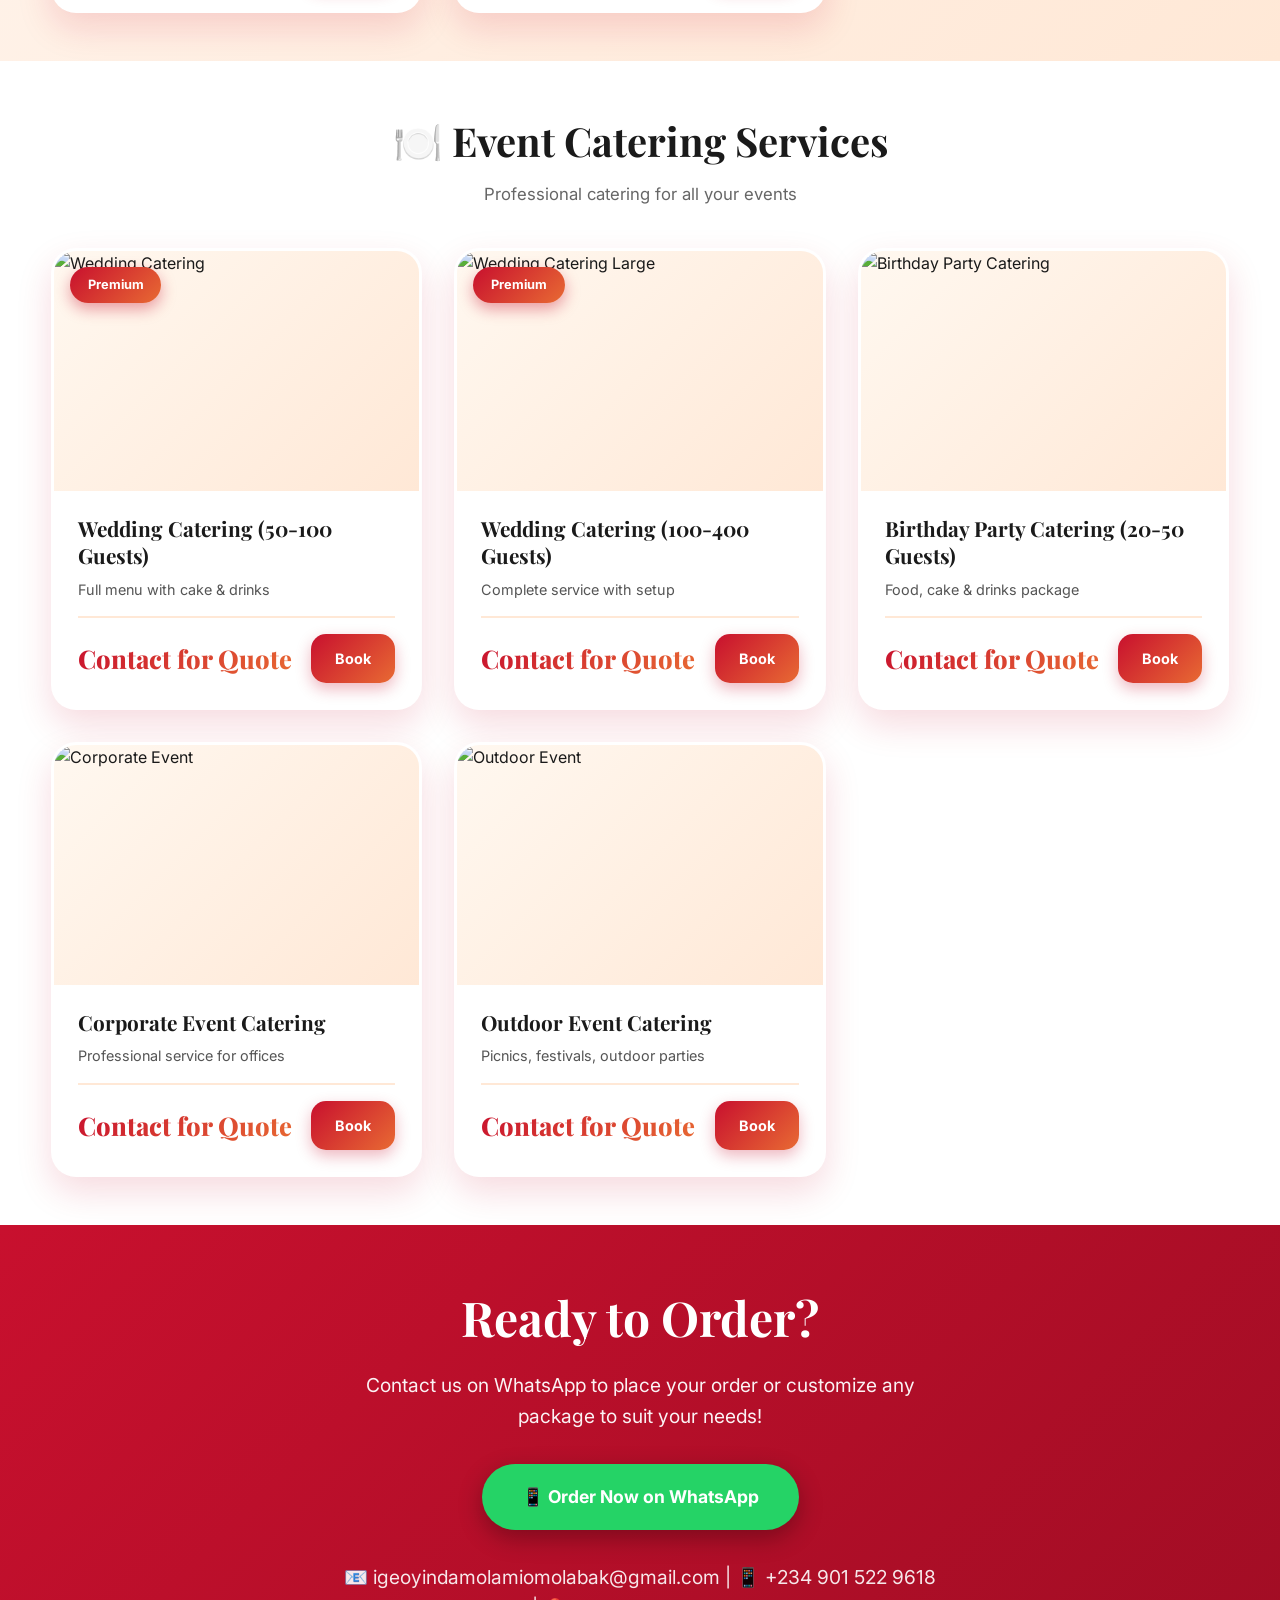
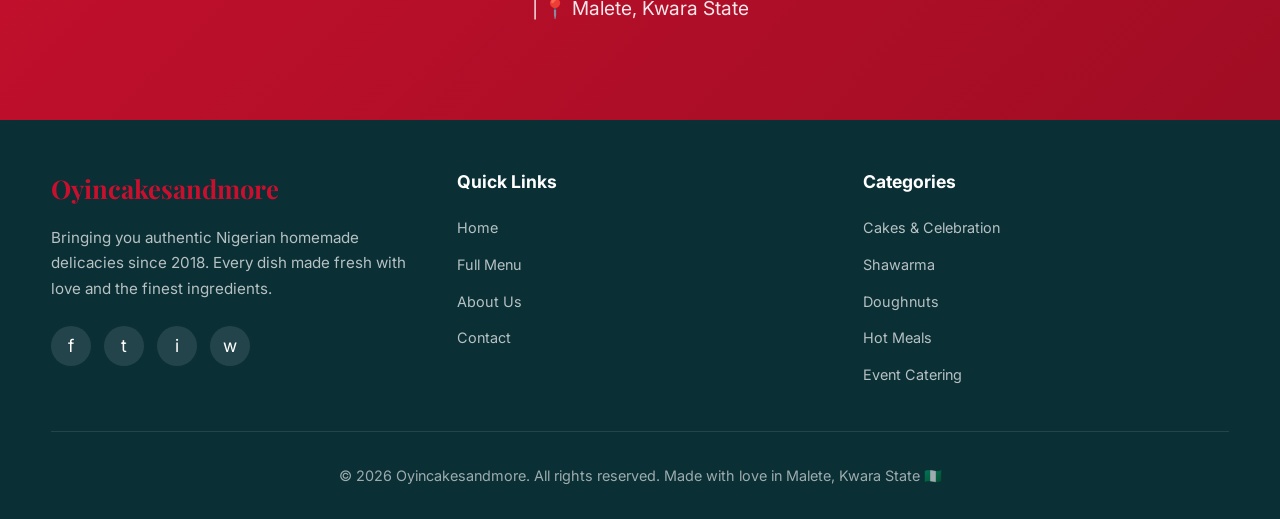
==== commit 109b428e: "Update menu.html" ====
--- a/menu.html
+++ b/menu.html
@@ -390,7 +390,7 @@
       <div class="products-grid">
         <div class="product-card fade-up">
           <div class="product-image">
-            <img src="Products/IMG_20260307_112616-COLLAGE.jpg" alt="Plain Doughnuts" loading="lazy" />
+            <img src="menu/plain_dough.jpg" alt="Plain Doughnuts" loading="lazy" />
           </div>
           <div class="product-info">
             <h3 class="product-name">Plain Doughnuts (Box of 3)</h3>
@@ -404,7 +404,7 @@
 
         <div class="product-card fade-up">
           <div class="product-image">
-            <img src="Products/IMG_20260307_112616-COLLAGE.jpg" alt="Sugar Coated Doughnuts" loading="lazy" />
+            <img src="menu/sugar.png" alt="Sugar Coated Doughnuts" loading="lazy" />
             <span class="product-badge">Popular</span>
           </div>
           <div class="product-info">
@@ -419,7 +419,7 @@
 
         <div class="product-card fade-up">
           <div class="product-image">
-            <img src="Products/IMG_20260307_112616-COLLAGE.jpg" alt="Jam Filled Doughnuts" loading="lazy" />
+            <img src="menu/jam_fill.jpg" alt="Jam Filled Doughnuts" loading="lazy" />
           </div>
           <div class="product-info">
             <h3 class="product-name">Jam Filled (Box of 3)</h3>
@@ -433,7 +433,7 @@
 
         <div class="product-card fade-up">
           <div class="product-image">
-            <img src="Products/IMG_20260307_112616-COLLAGE.jpg" alt="Chocolate Filled Doughnuts" loading="lazy" />
+            <img src="menu/Choco_fill.jpg" alt="Chocolate Filled Doughnuts" loading="lazy" />
             <span class="product-badge">Popular</span>
           </div>
           <div class="product-info">
@@ -448,7 +448,7 @@
 
         <div class="product-card fade-up">
           <div class="product-image">
-            <img src="Products/IMG_20260307_112616-COLLAGE.jpg" alt="Milk Filled Doughnuts" loading="lazy" />
+            <img src="menu/milk_fill.jpg" alt="Milk Filled Doughnuts" loading="lazy" />
           </div>
           <div class="product-info">
             <h3 class="product-name">Milk Filled (Box of 3)</h3>
@@ -477,7 +477,7 @@
 
         <div class="product-card fade-up">
           <div class="product-image">
-            <img src="Products/IMG_20260307_112616-COLLAGE.jpg" alt="Strawberry Filled Doughnuts" loading="lazy" />
+            <img src="menu/strawberry_dough.jpg" alt="Strawberry Filled Doughnuts" loading="lazy" />
           </div>
           <div class="product-info">
             <h3 class="product-name">Strawberry Filled (Box of 3)</h3>
@@ -491,7 +491,7 @@
 
         <div class="product-card fade-up">
           <div class="product-image">
-            <img src="Products/IMG_20260307_112616-COLLAGE.jpg" alt="Milk Coated Doughnuts" loading="lazy" />
+            <img src="menu/milk_coat.jpg" alt="Milk Coated Doughnuts" loading="lazy" />
           </div>
           <div class="product-info">
             <h3 class="product-name">Milk Coated (Box of 3)</h3>
@@ -505,7 +505,7 @@
 
         <div class="product-card fade-up">
           <div class="product-image">
-            <img src="Products/IMG_20260307_112616-COLLAGE.jpg" alt="Chocolate Milk Combo" loading="lazy" />
+            <img src="menu/choco_milk_do.jpg" alt="Chocolate Milk Combo" loading="lazy" />
             <span class="product-badge">Premium</span>
           </div>
           <div class="product-info">
@@ -520,7 +520,7 @@
 
         <div class="product-card fade-up">
           <div class="product-image">
-            <img src="Products/IMG_20260307_112616-COLLAGE.jpg" alt="Fully Loaded Doughnuts" loading="lazy" />
+            <img src="menu/fully_load.jpg" alt="Fully Loaded Doughnuts" loading="lazy" />
             <span class="product-badge">Premium</span>
           </div>
           <div class="product-info">
@@ -547,7 +547,7 @@
       <div class="products-grid">
         <div class="product-card fade-up">
           <div class="product-image">
-            <img src="Products/hot_meal2.jpg" alt="Jollof Rice" loading="lazy" />
+            <img src="menu/jollof_tur.png" alt="Jollof Rice" loading="lazy" />
             <span class="product-badge">Best Seller</span>
           </div>
           <div class="product-info">
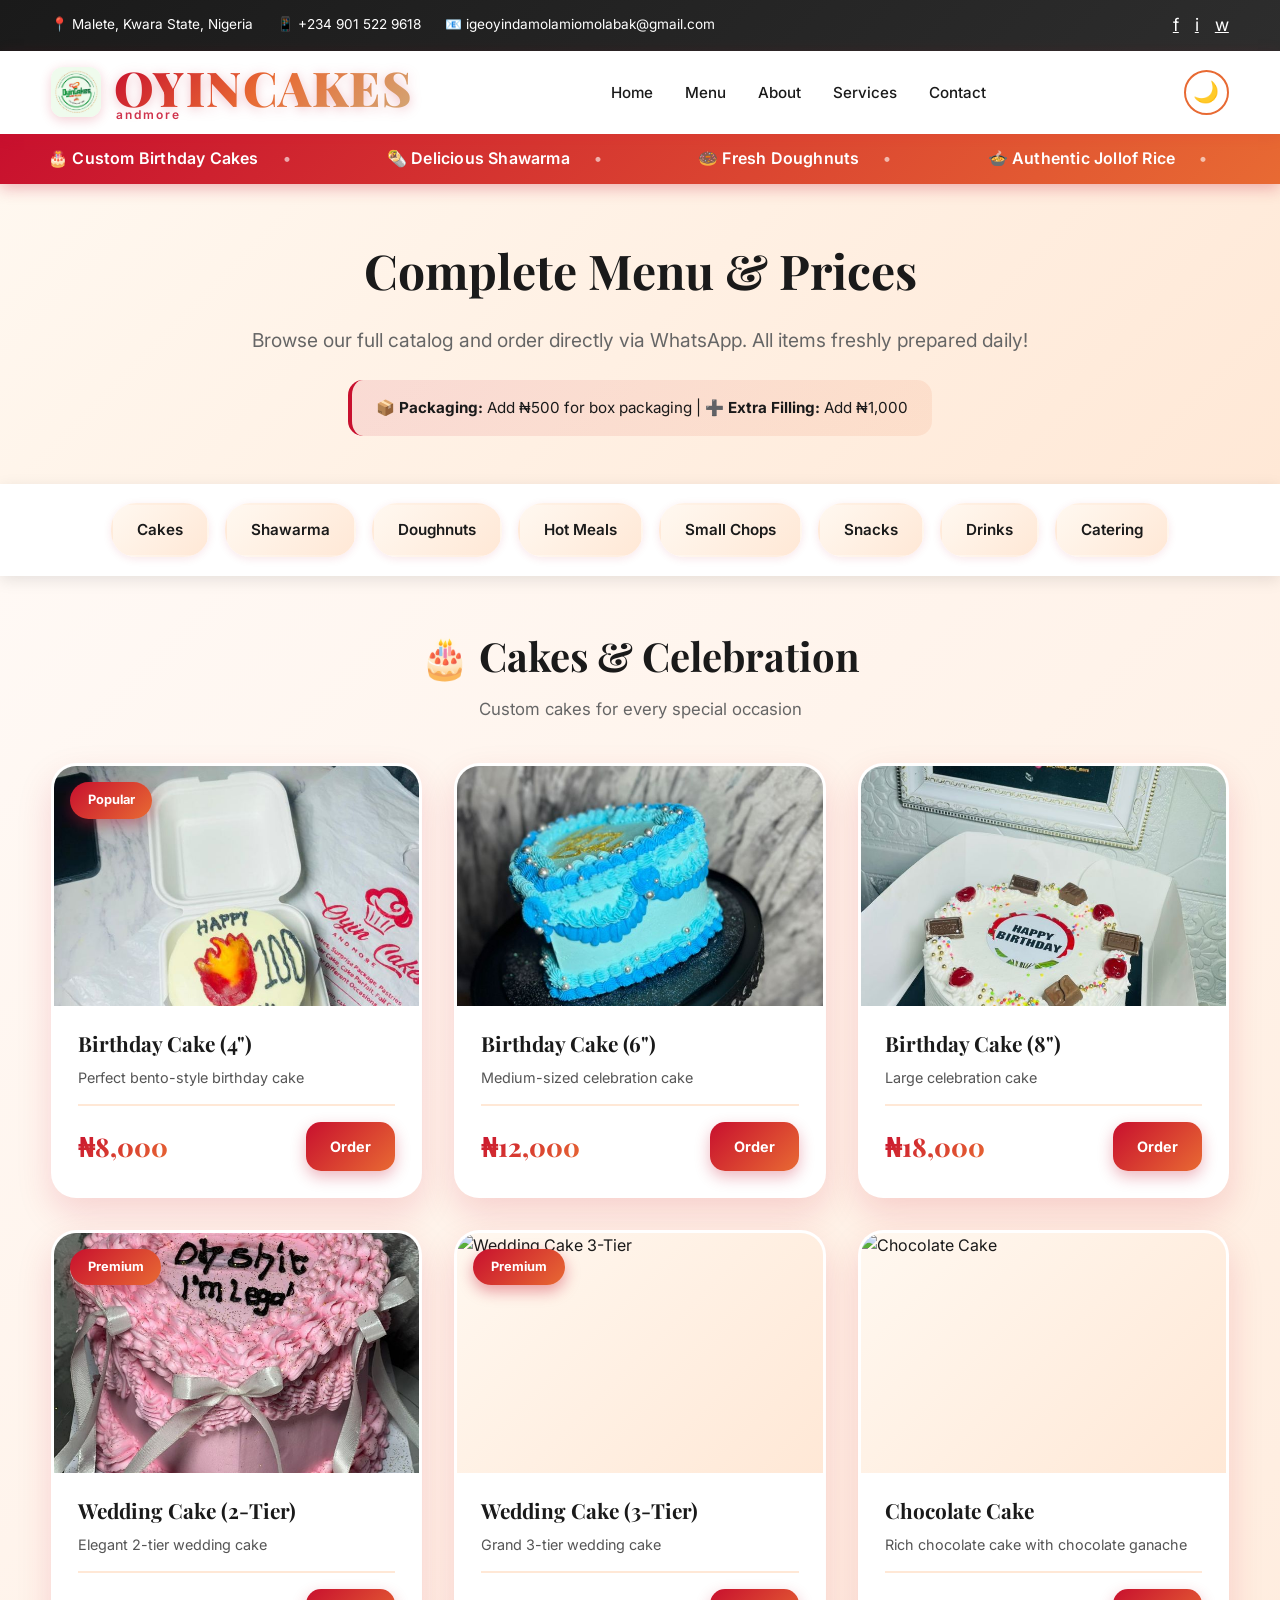
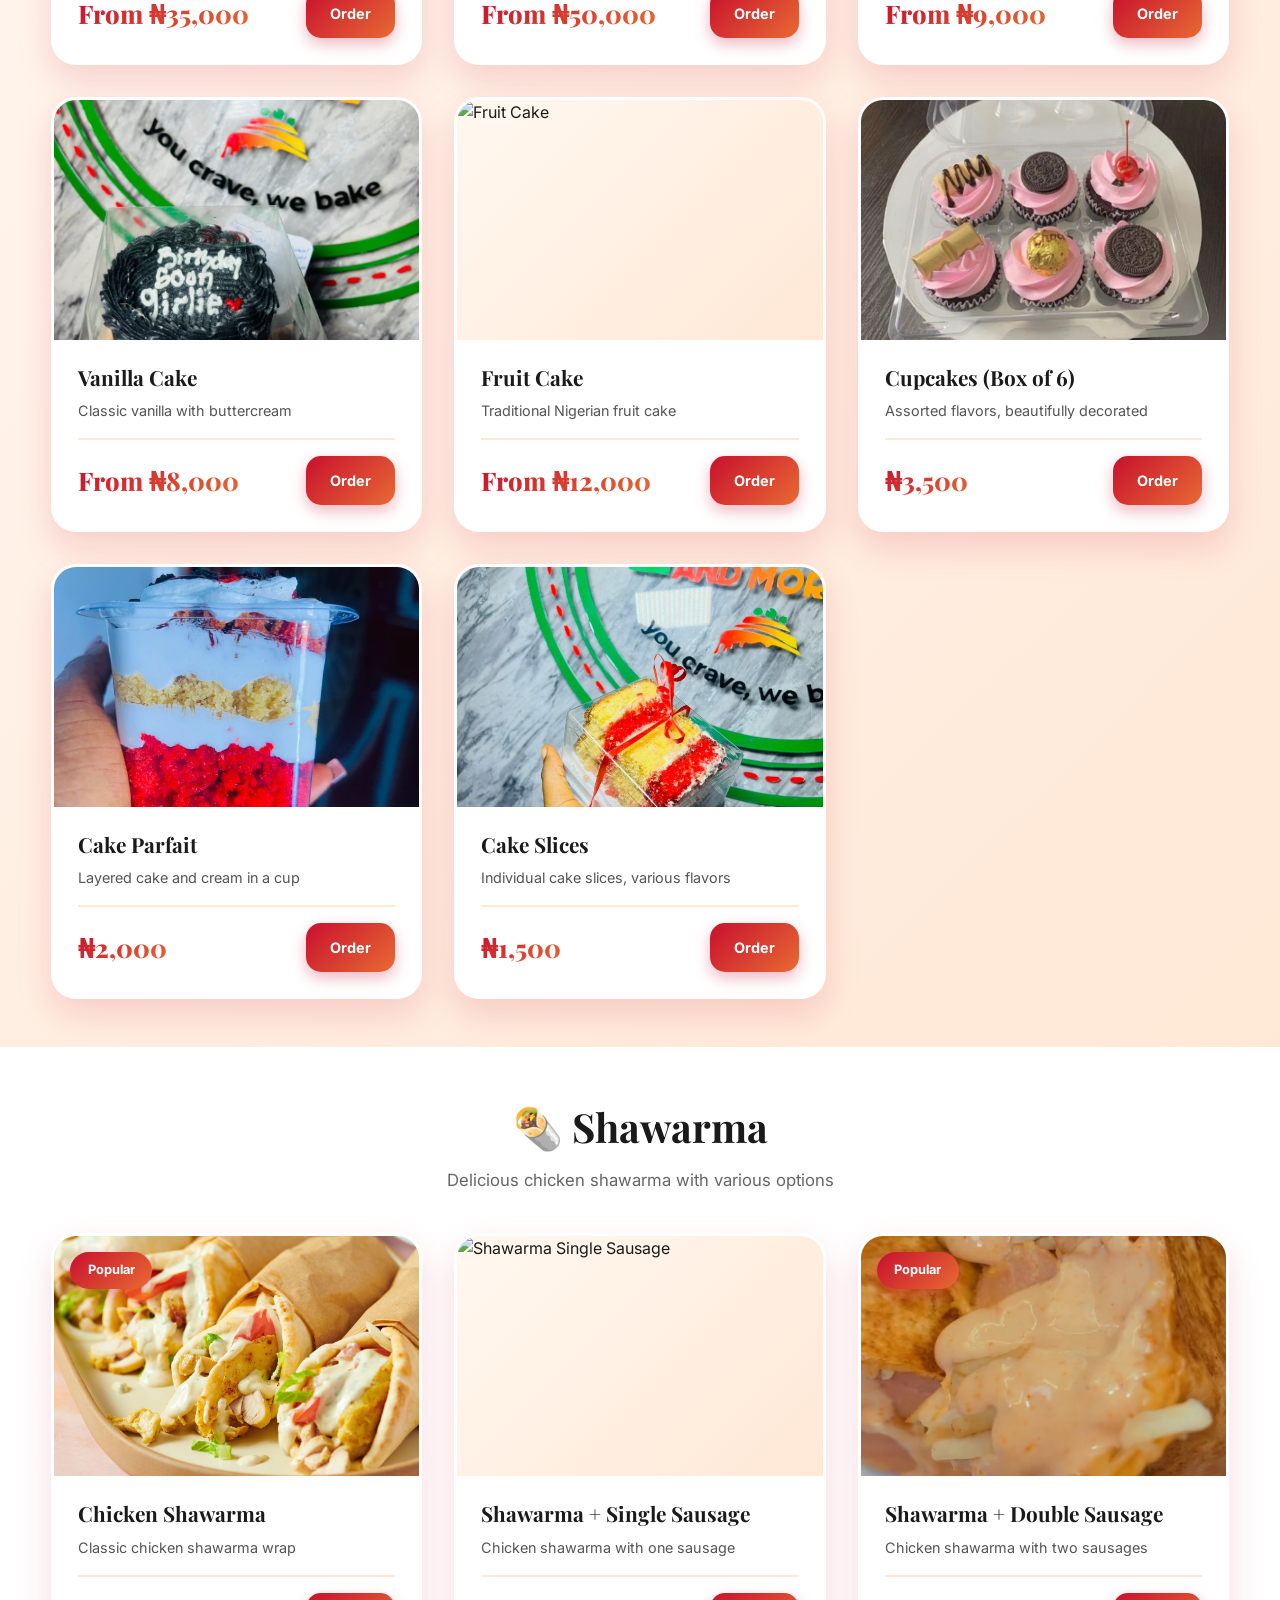
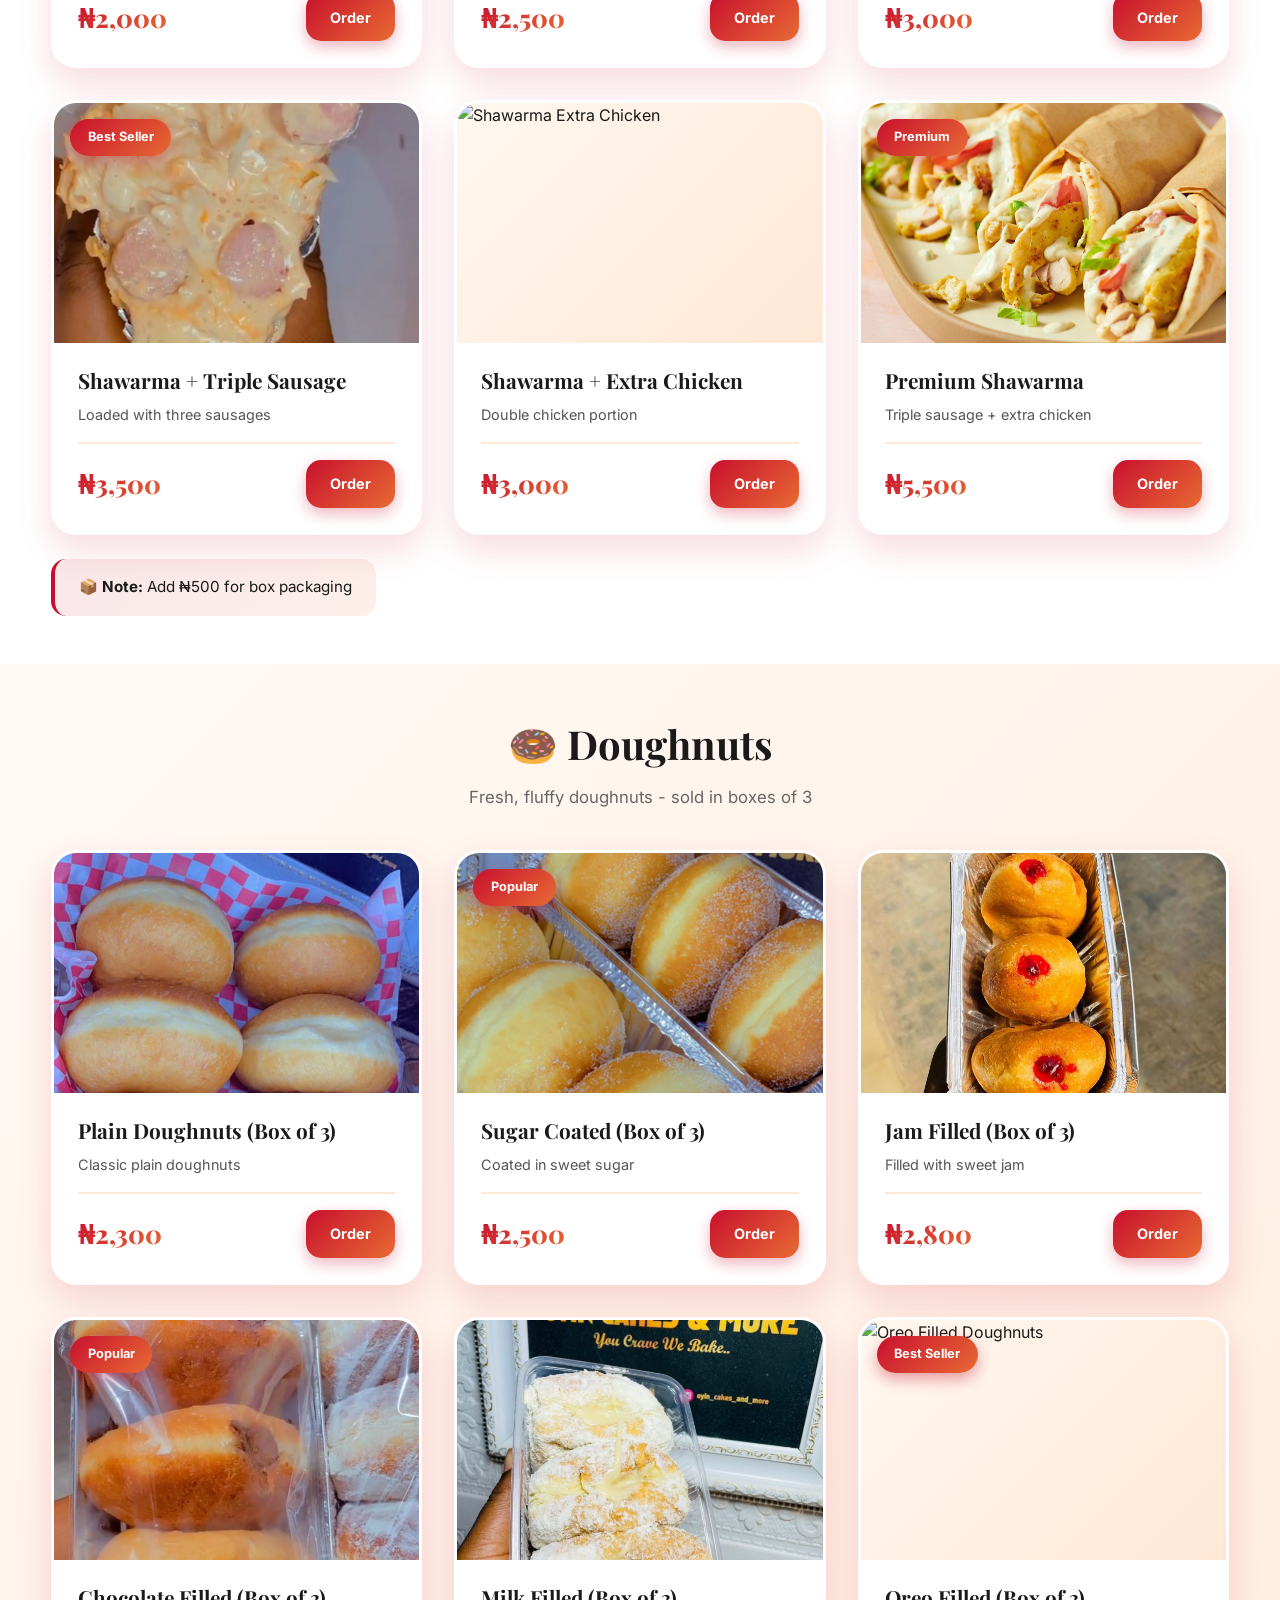
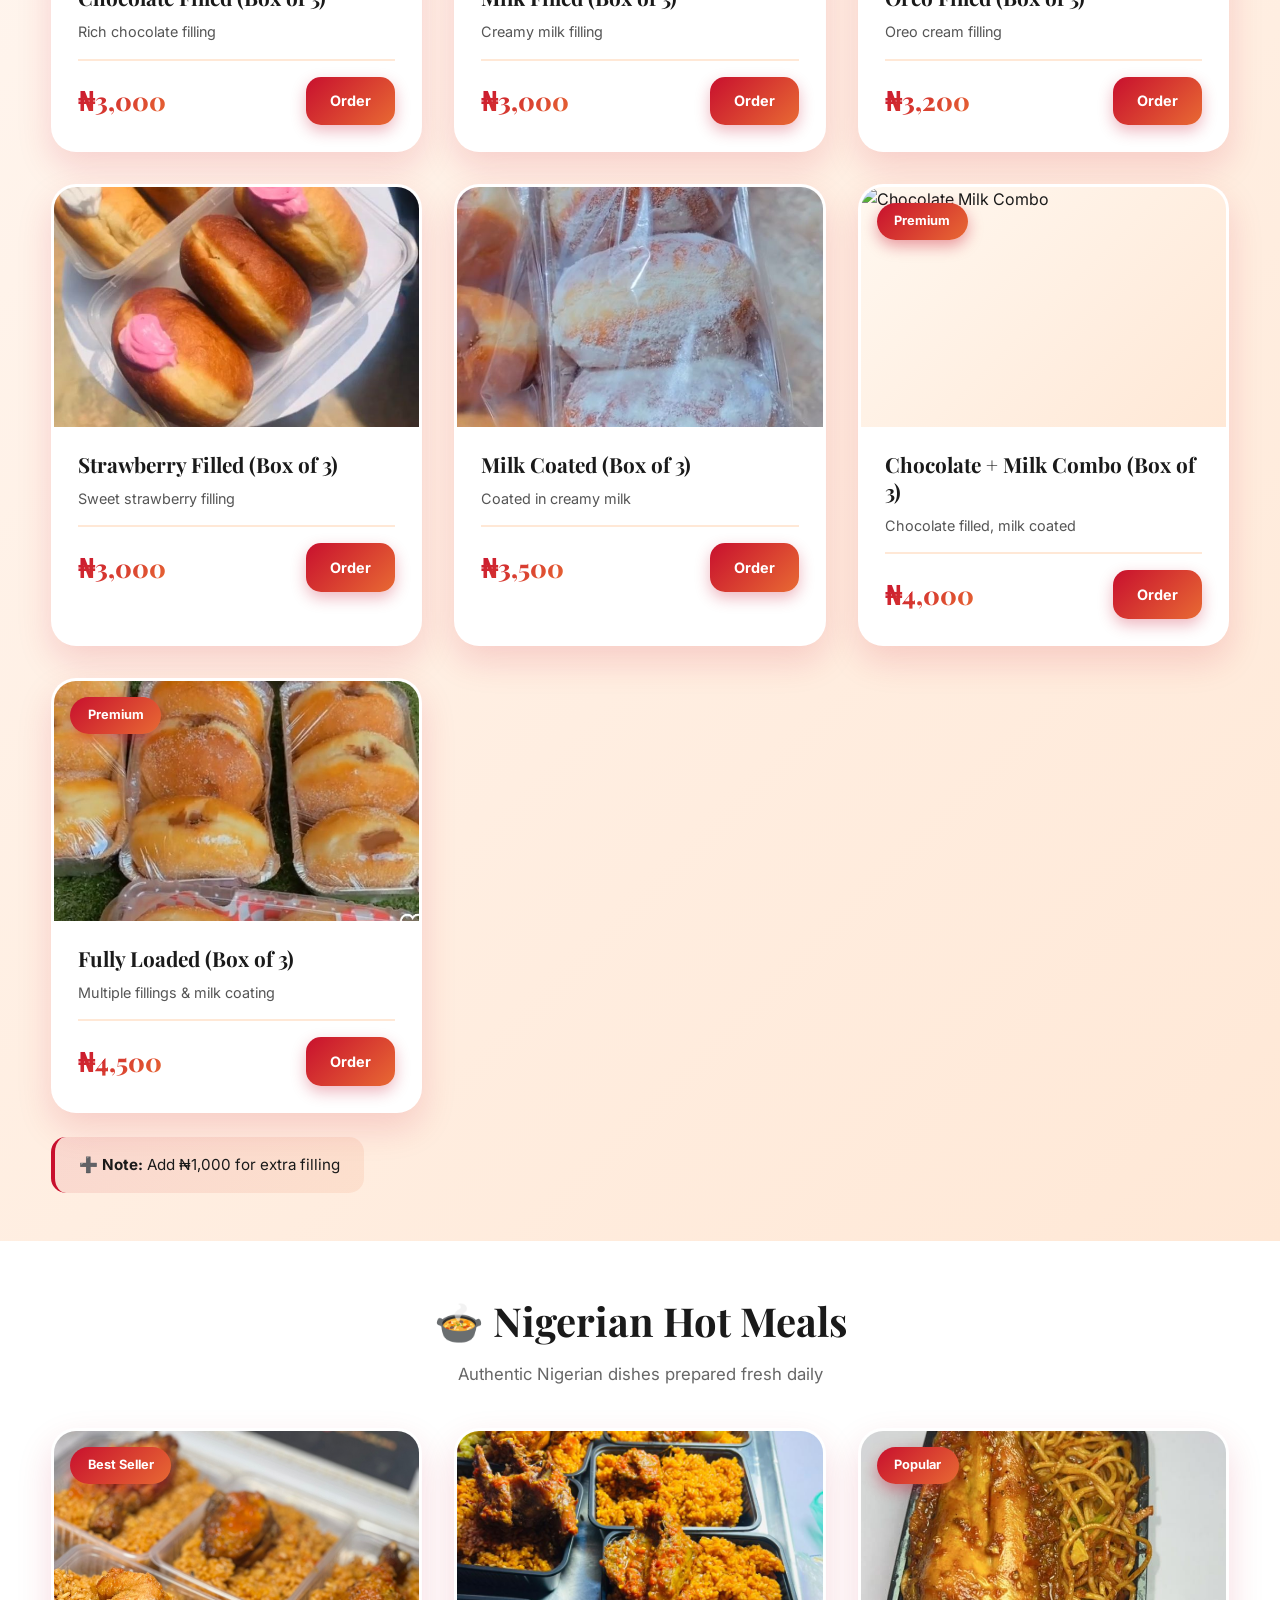
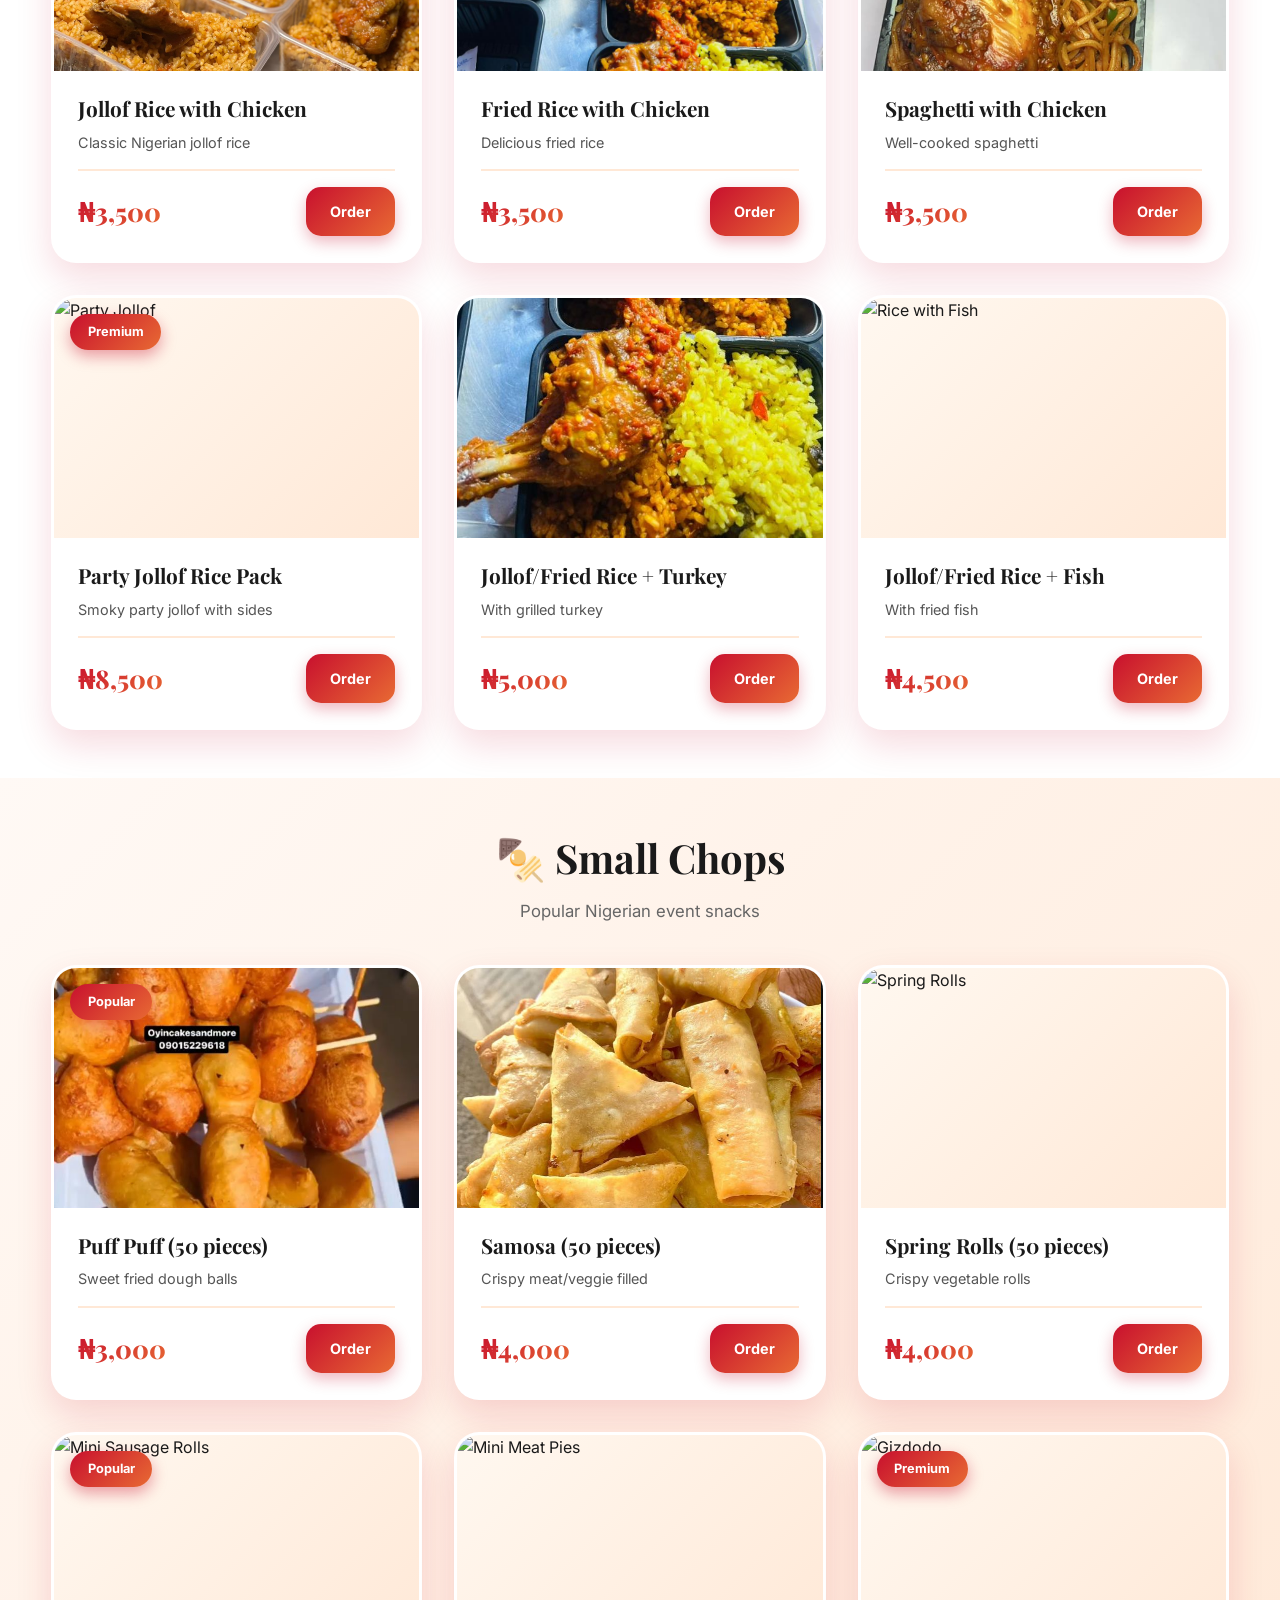
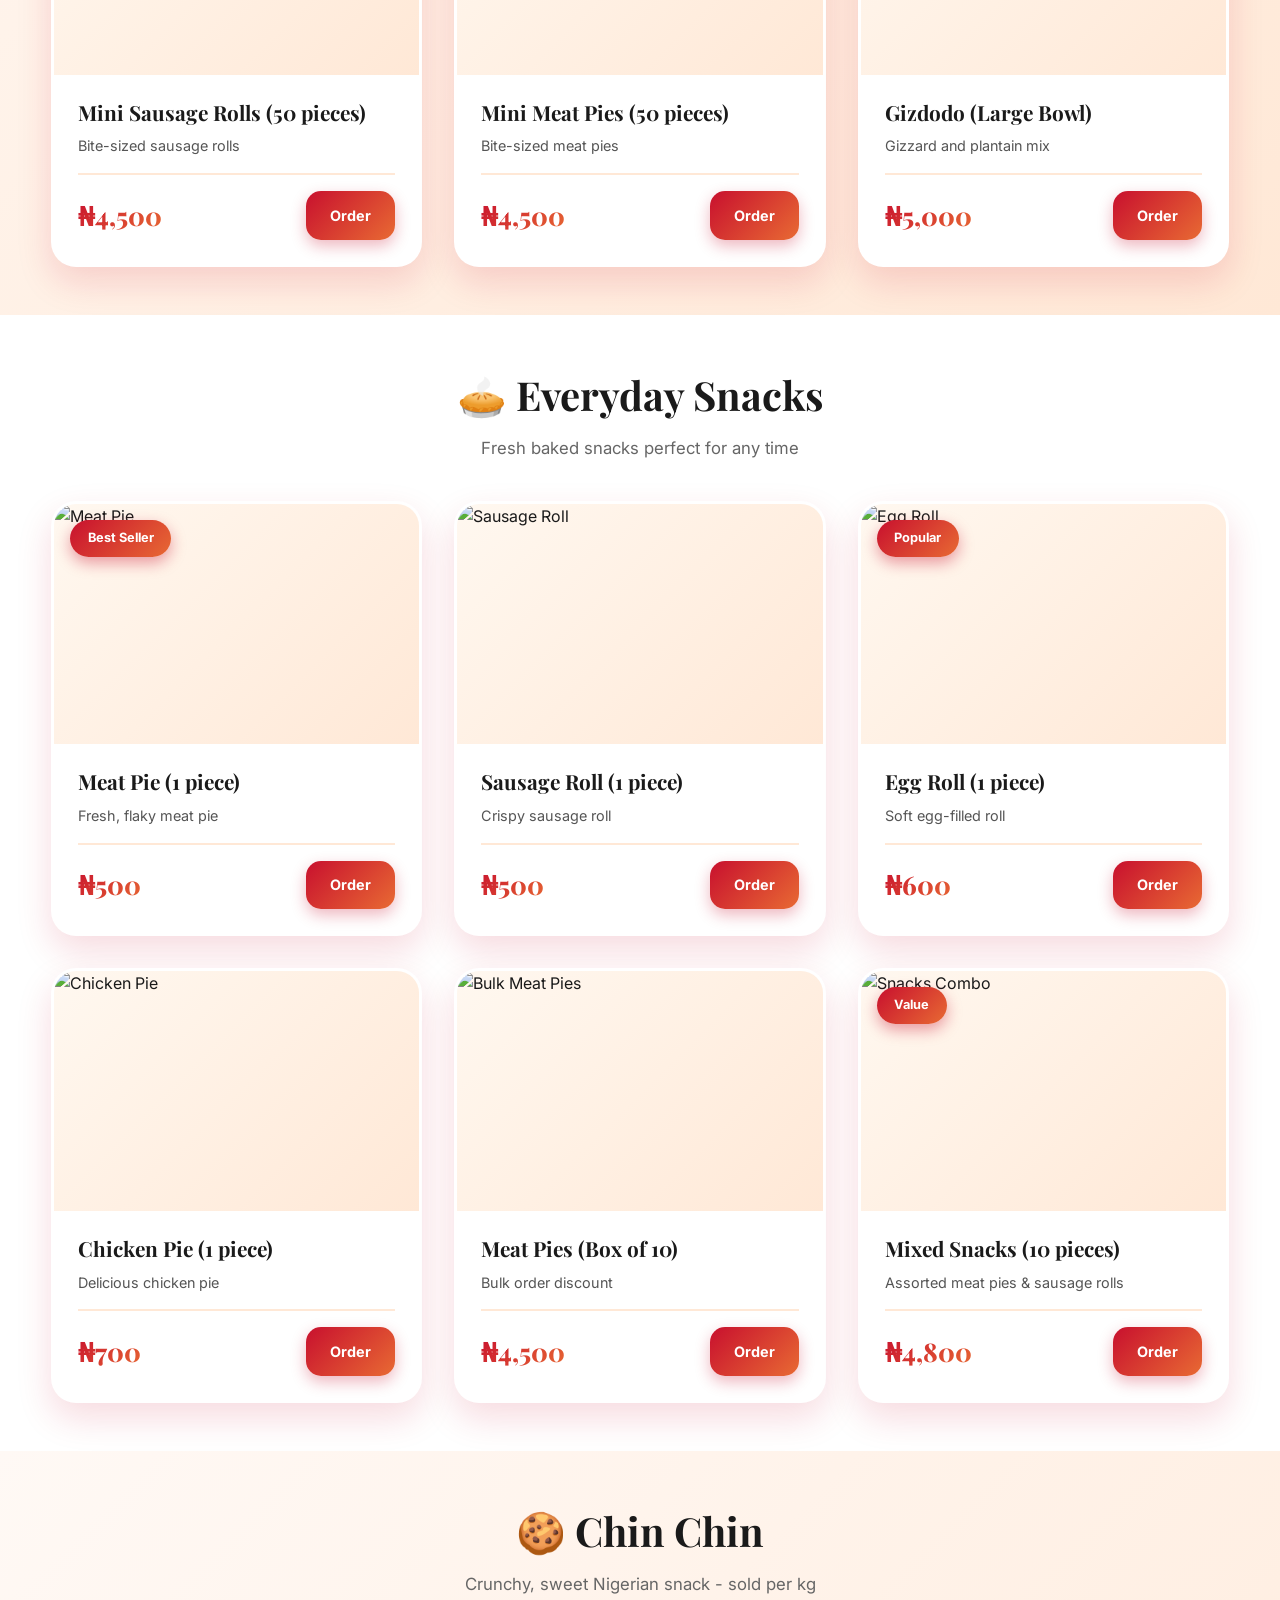
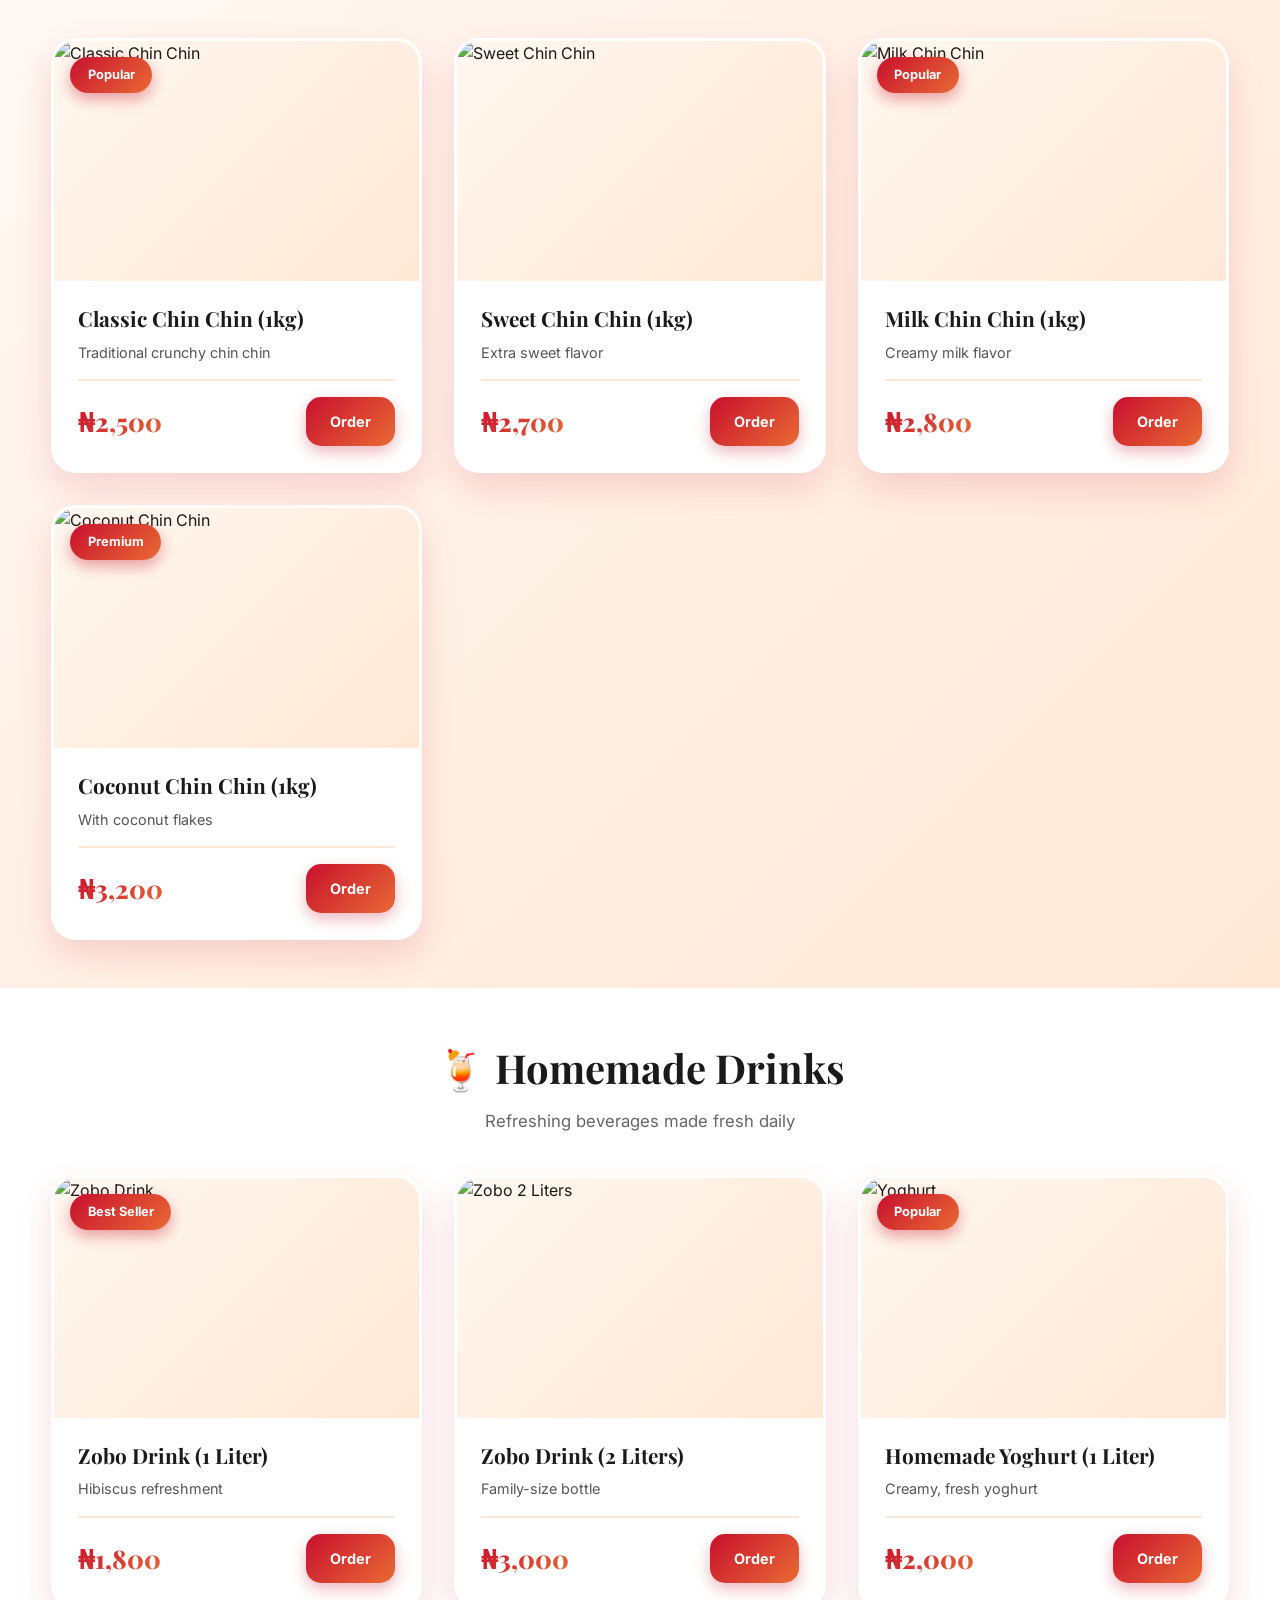
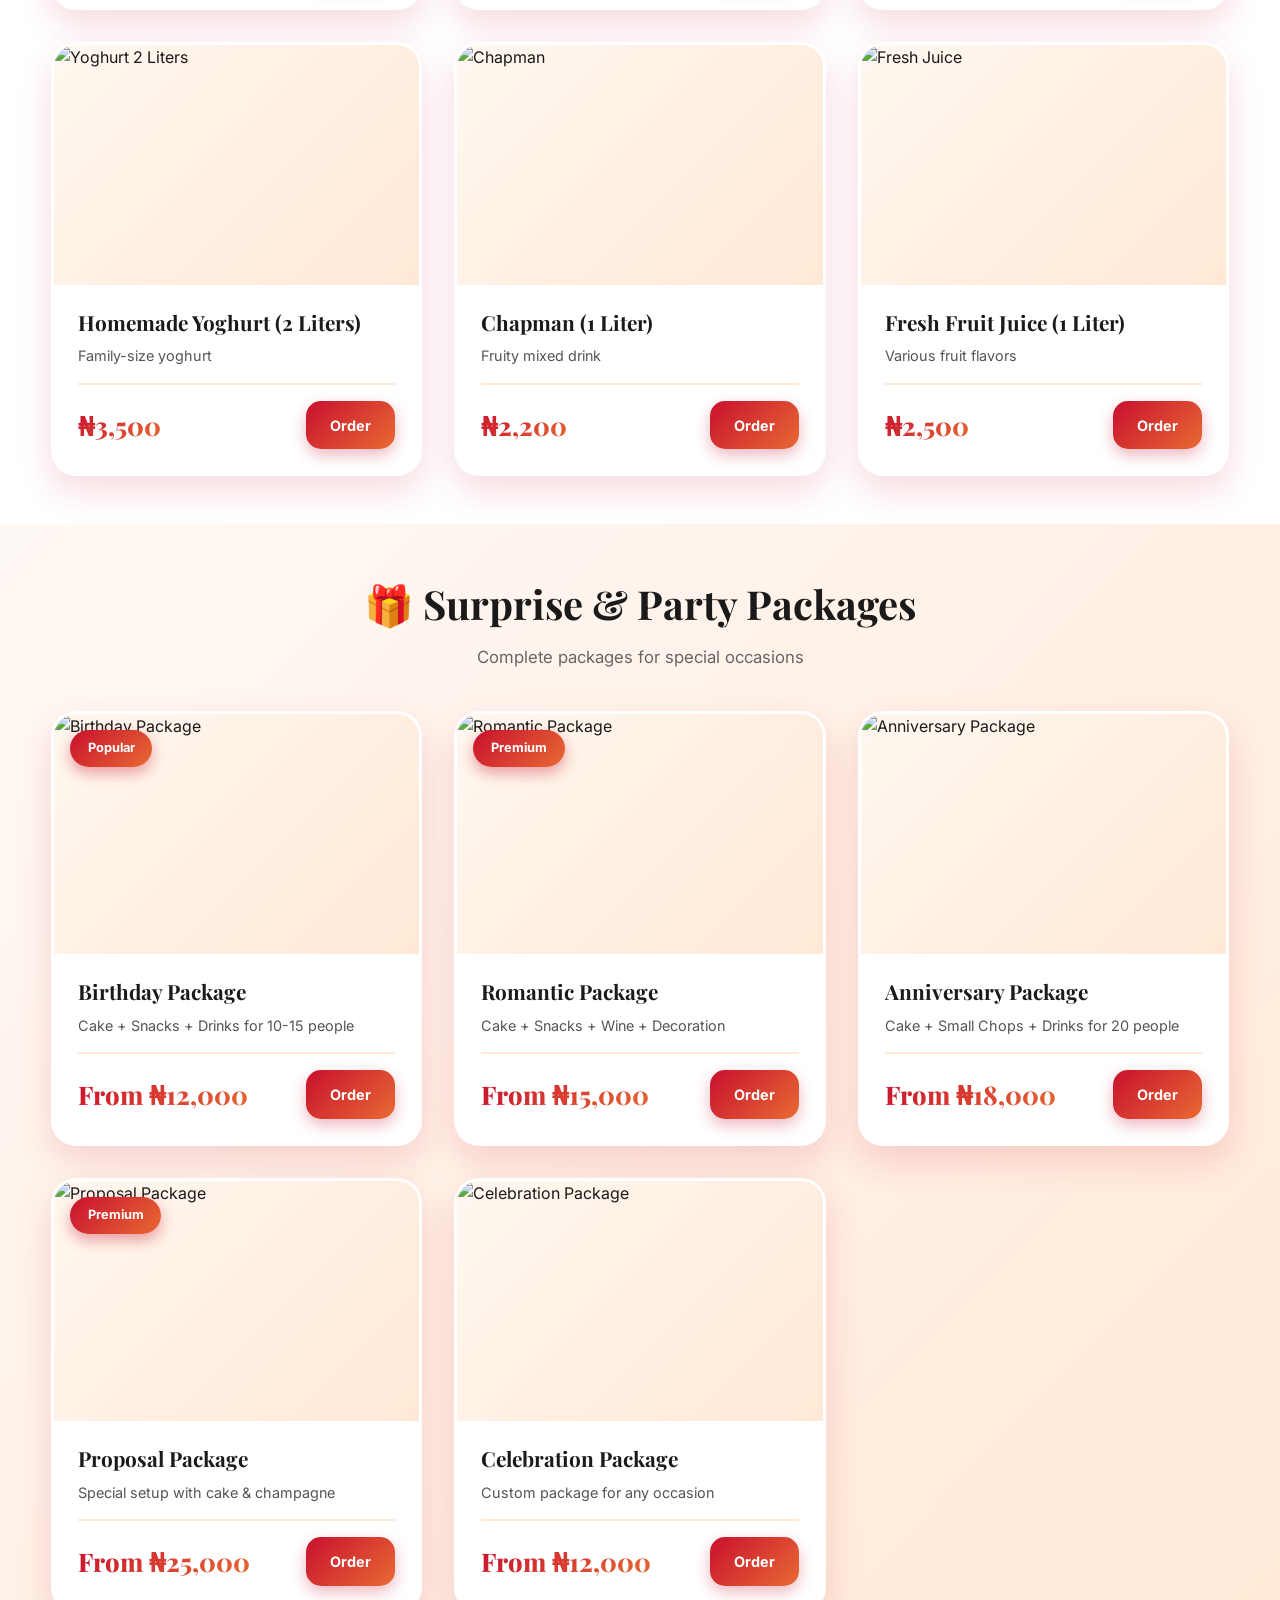
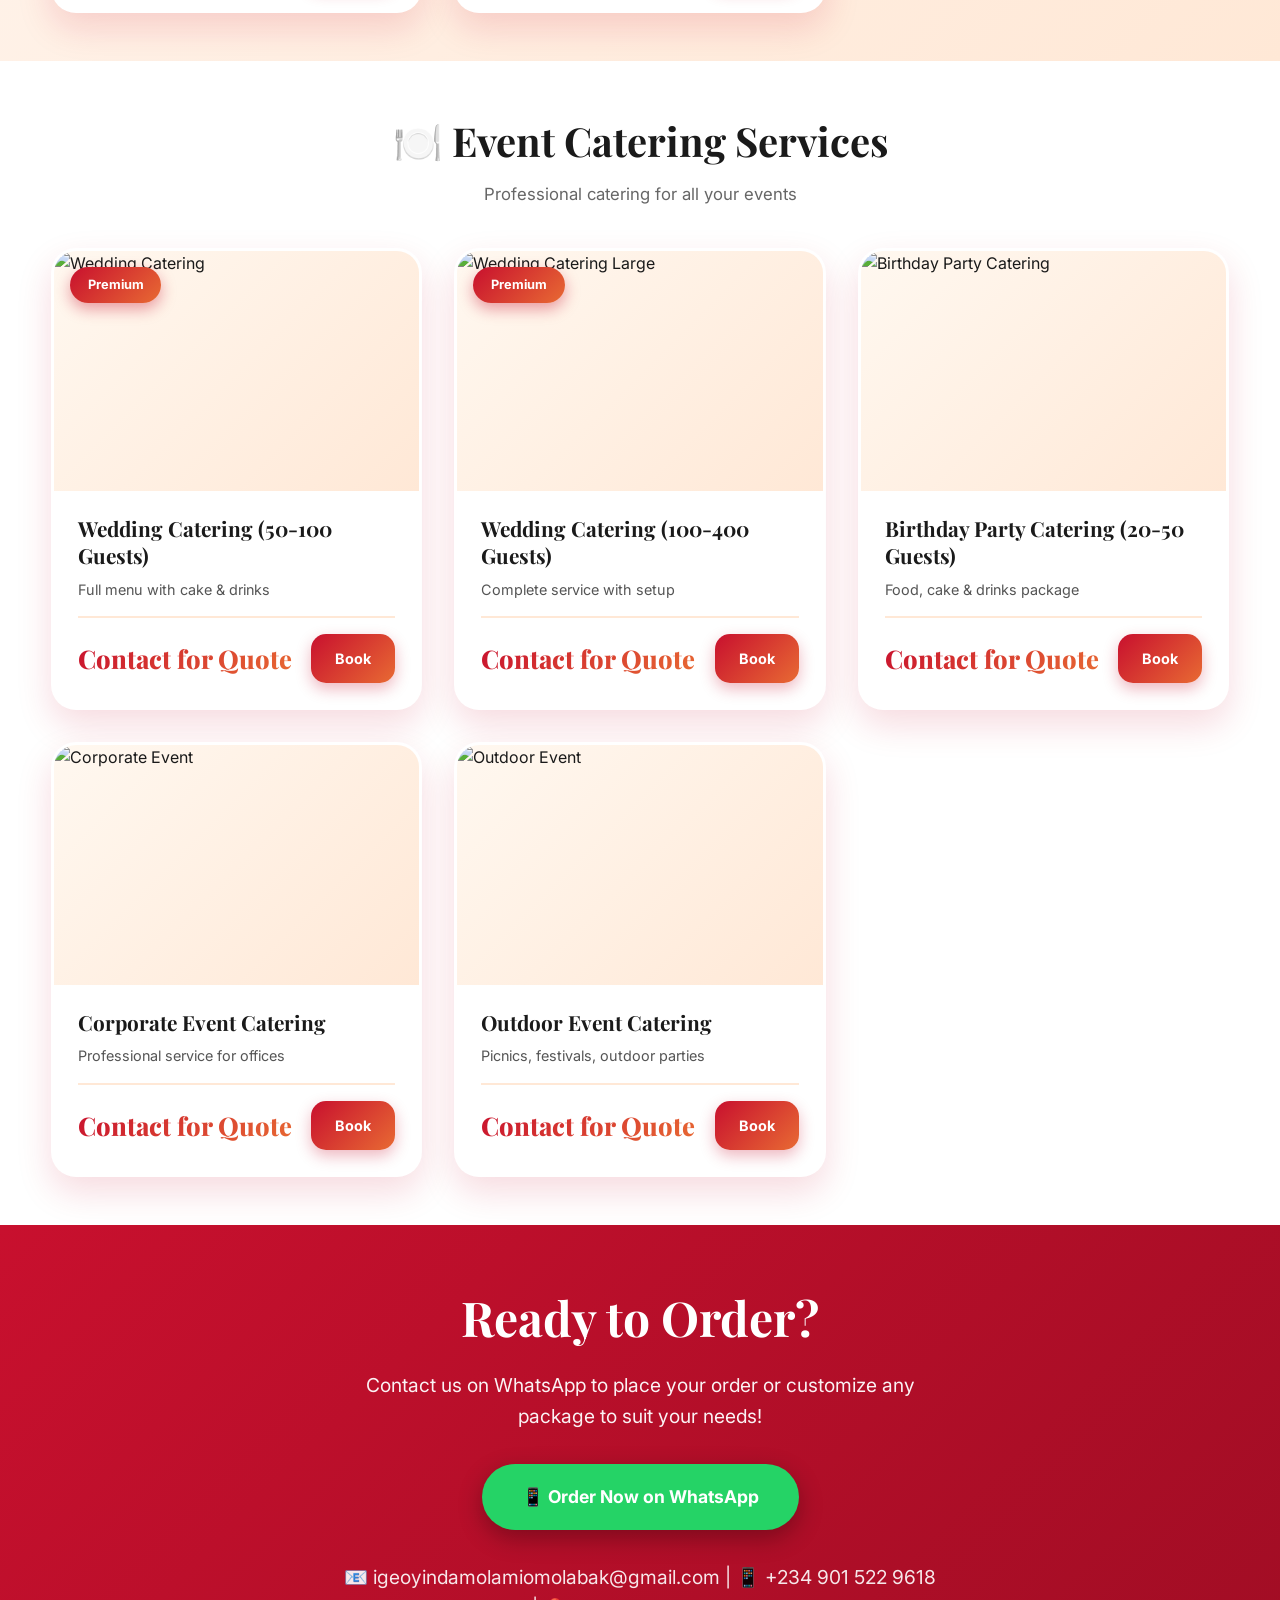
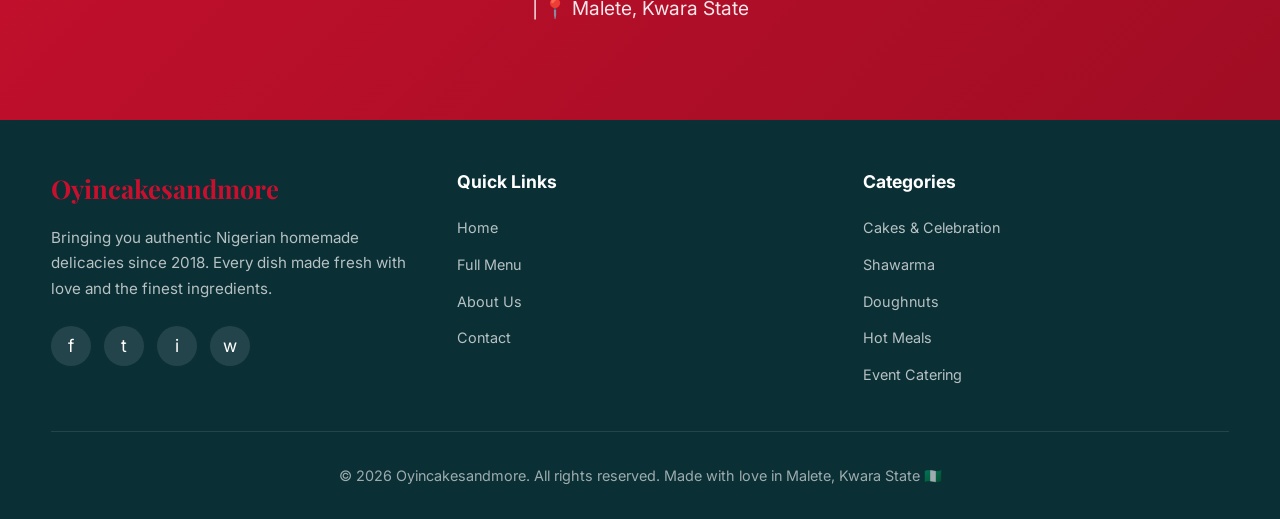
==== commit 082b1720: "Update menu.html" ====
--- a/menu.html
+++ b/menu.html
@@ -562,7 +562,7 @@
 
         <div class="product-card fade-up">
           <div class="product-image">
-            <img src="Products/Nigeria_hot_meal.jpg" alt="Fried Rice" loading="lazy" />
+            <img src="menu/fried_chic.jpg" alt="Fried Rice" loading="lazy" />
           </div>
           <div class="product-info">
             <h3 class="product-name">Fried Rice with Chicken</h3>
@@ -576,7 +576,7 @@
 
         <div class="product-card fade-up">
           <div class="product-image">
-            <img src="Products/spaghetti_chicken.jpg" alt="Spaghetti" loading="lazy" />
+            <img src="menu/spag_chic.jpg" alt="Spaghetti" loading="lazy" />
             <span class="product-badge">Popular</span>
           </div>
           <div class="product-info">
@@ -606,7 +606,7 @@
 
         <div class="product-card fade-up">
           <div class="product-image">
-            <img src="Products/Nigeria_hot_meal.jpg" alt="Rice with Turkey" loading="lazy" />
+            <img src="menu/fried_chic~2.jpg" alt="Rice with Turkey" loading="lazy" />
           </div>
           <div class="product-info">
             <h3 class="product-name">Jollof/Fried Rice + Turkey</h3>
@@ -620,7 +620,7 @@
 
         <div class="product-card fade-up">
           <div class="product-image">
-            <img src="Products/hot_meal2.jpg" alt="Rice with Fish" loading="lazy" />
+            <img src="jollof_tur.png" alt="Rice with Fish" loading="lazy" />
           </div>
           <div class="product-info">
             <h3 class="product-name">Jollof/Fried Rice + Fish</h3>
@@ -643,7 +643,7 @@
       <div class="products-grid">
         <div class="product-card fade-up">
           <div class="product-image">
-            <img src="Products/small_chops_main.jpg" alt="Puff Puff" loading="lazy" />
+            <img src="menu/puff.jpg" alt="Puff Puff" loading="lazy" />
             <span class="product-badge">Popular</span>
           </div>
           <div class="product-info">
@@ -658,7 +658,7 @@
 
         <div class="product-card fade-up">
           <div class="product-image">
-            <img src="Products/small_chops_main.jpg" alt="Samosa" loading="lazy" />
+            <img src="menu/samosa.jpg" alt="Samosa" loading="lazy" />
           </div>
           <div class="product-info">
             <h3 class="product-name">Samosa (50 pieces)</h3>
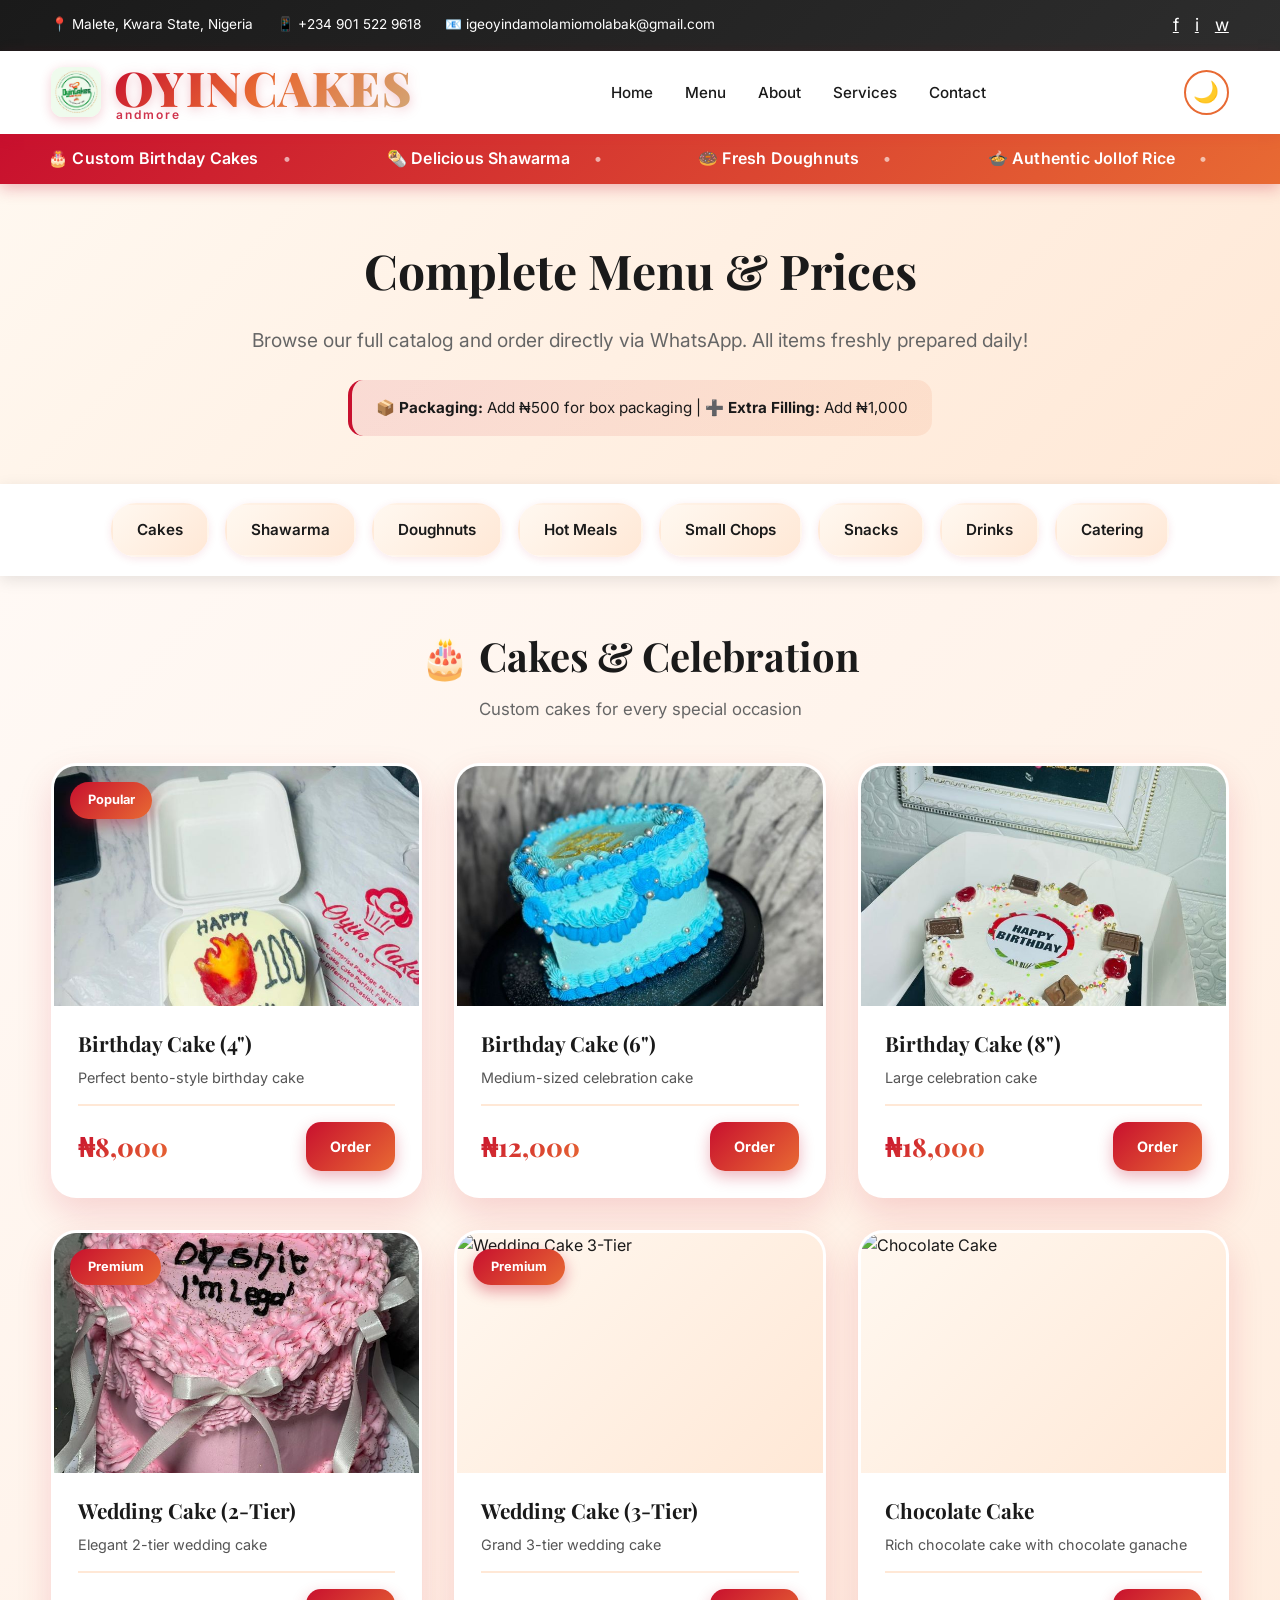
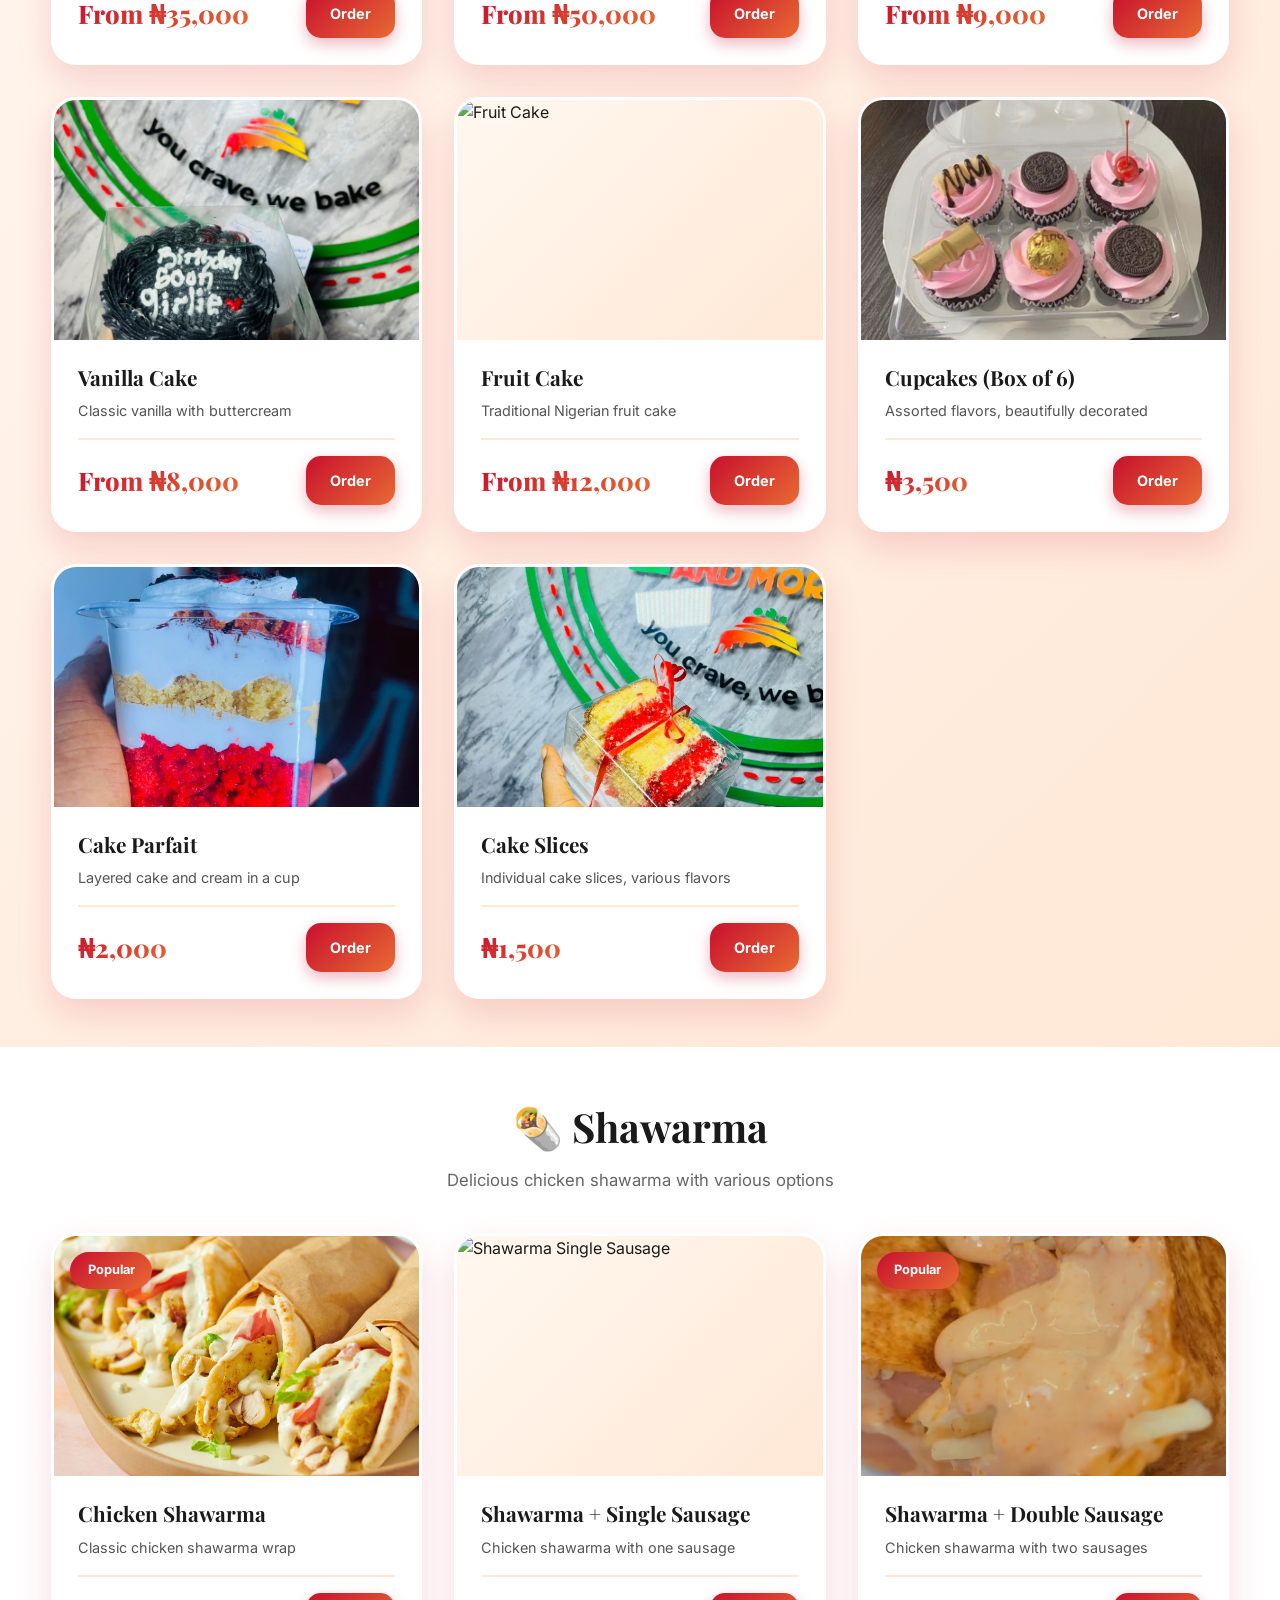
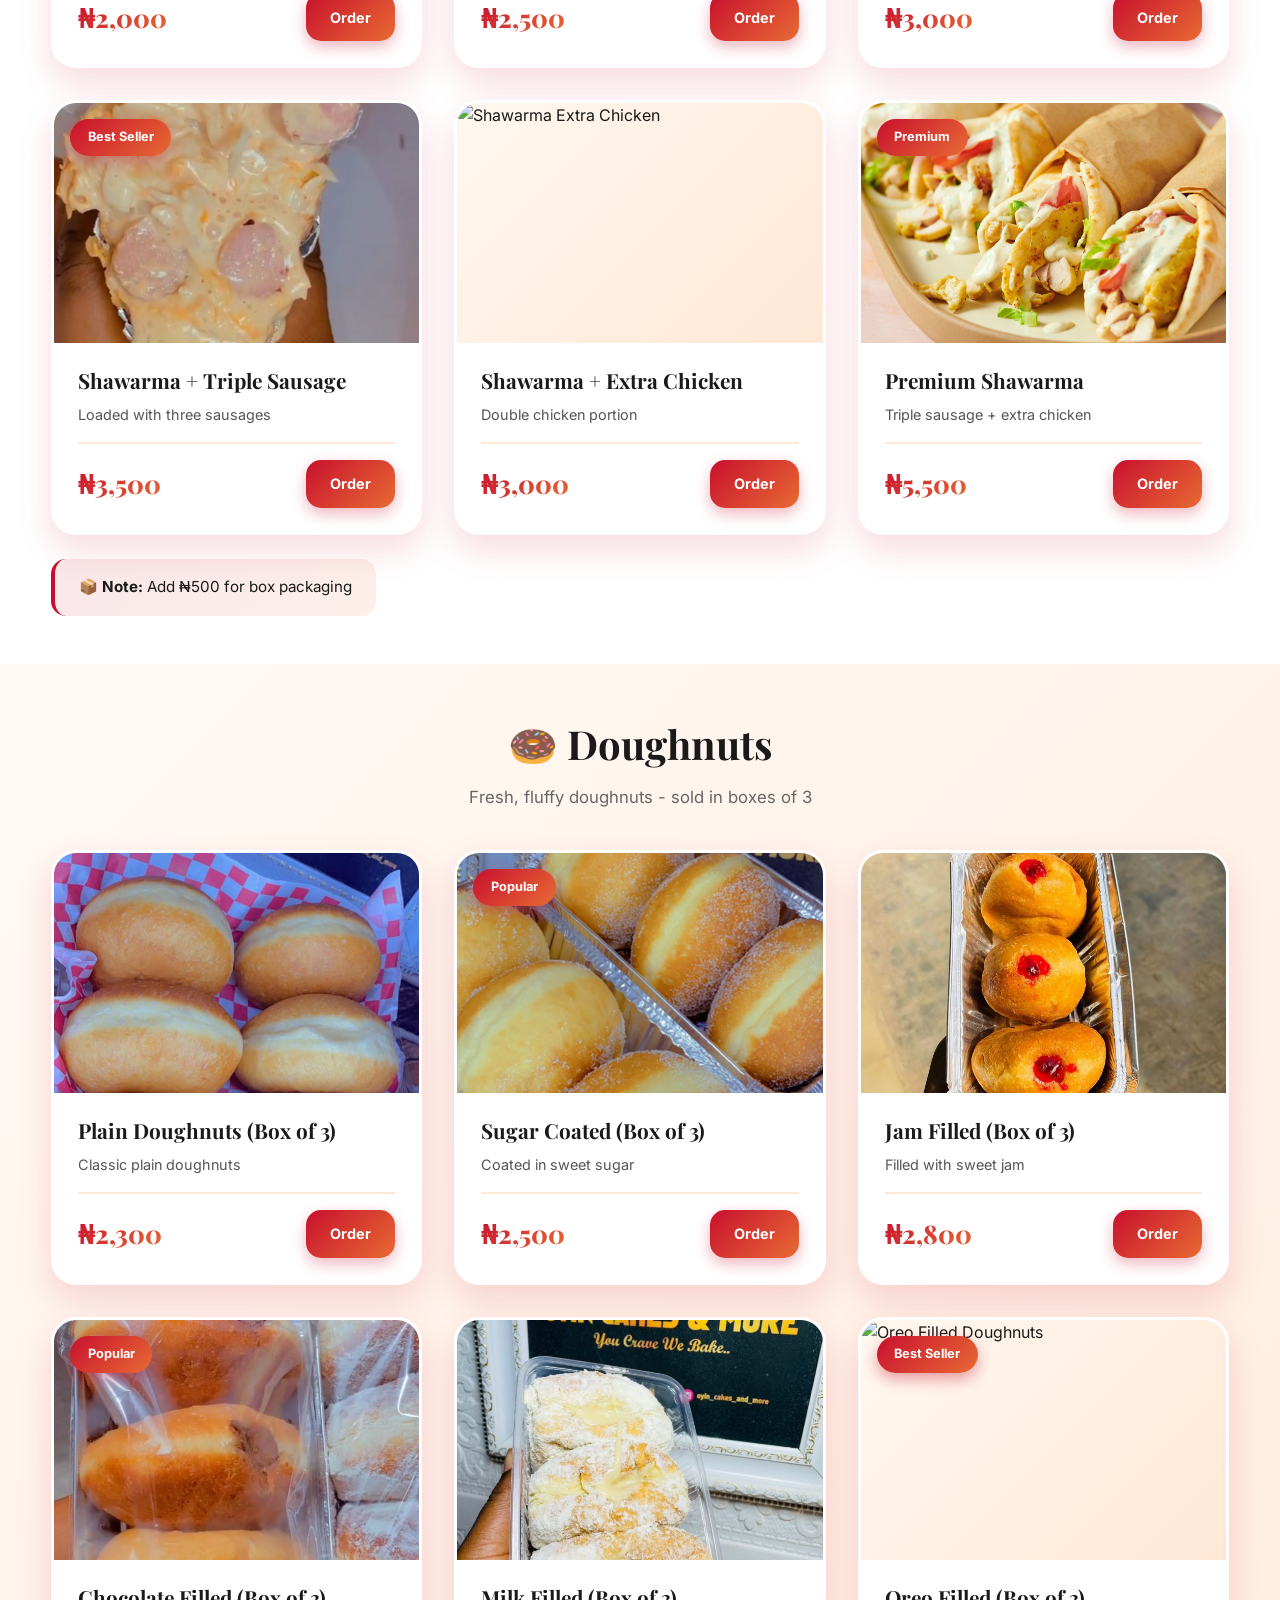
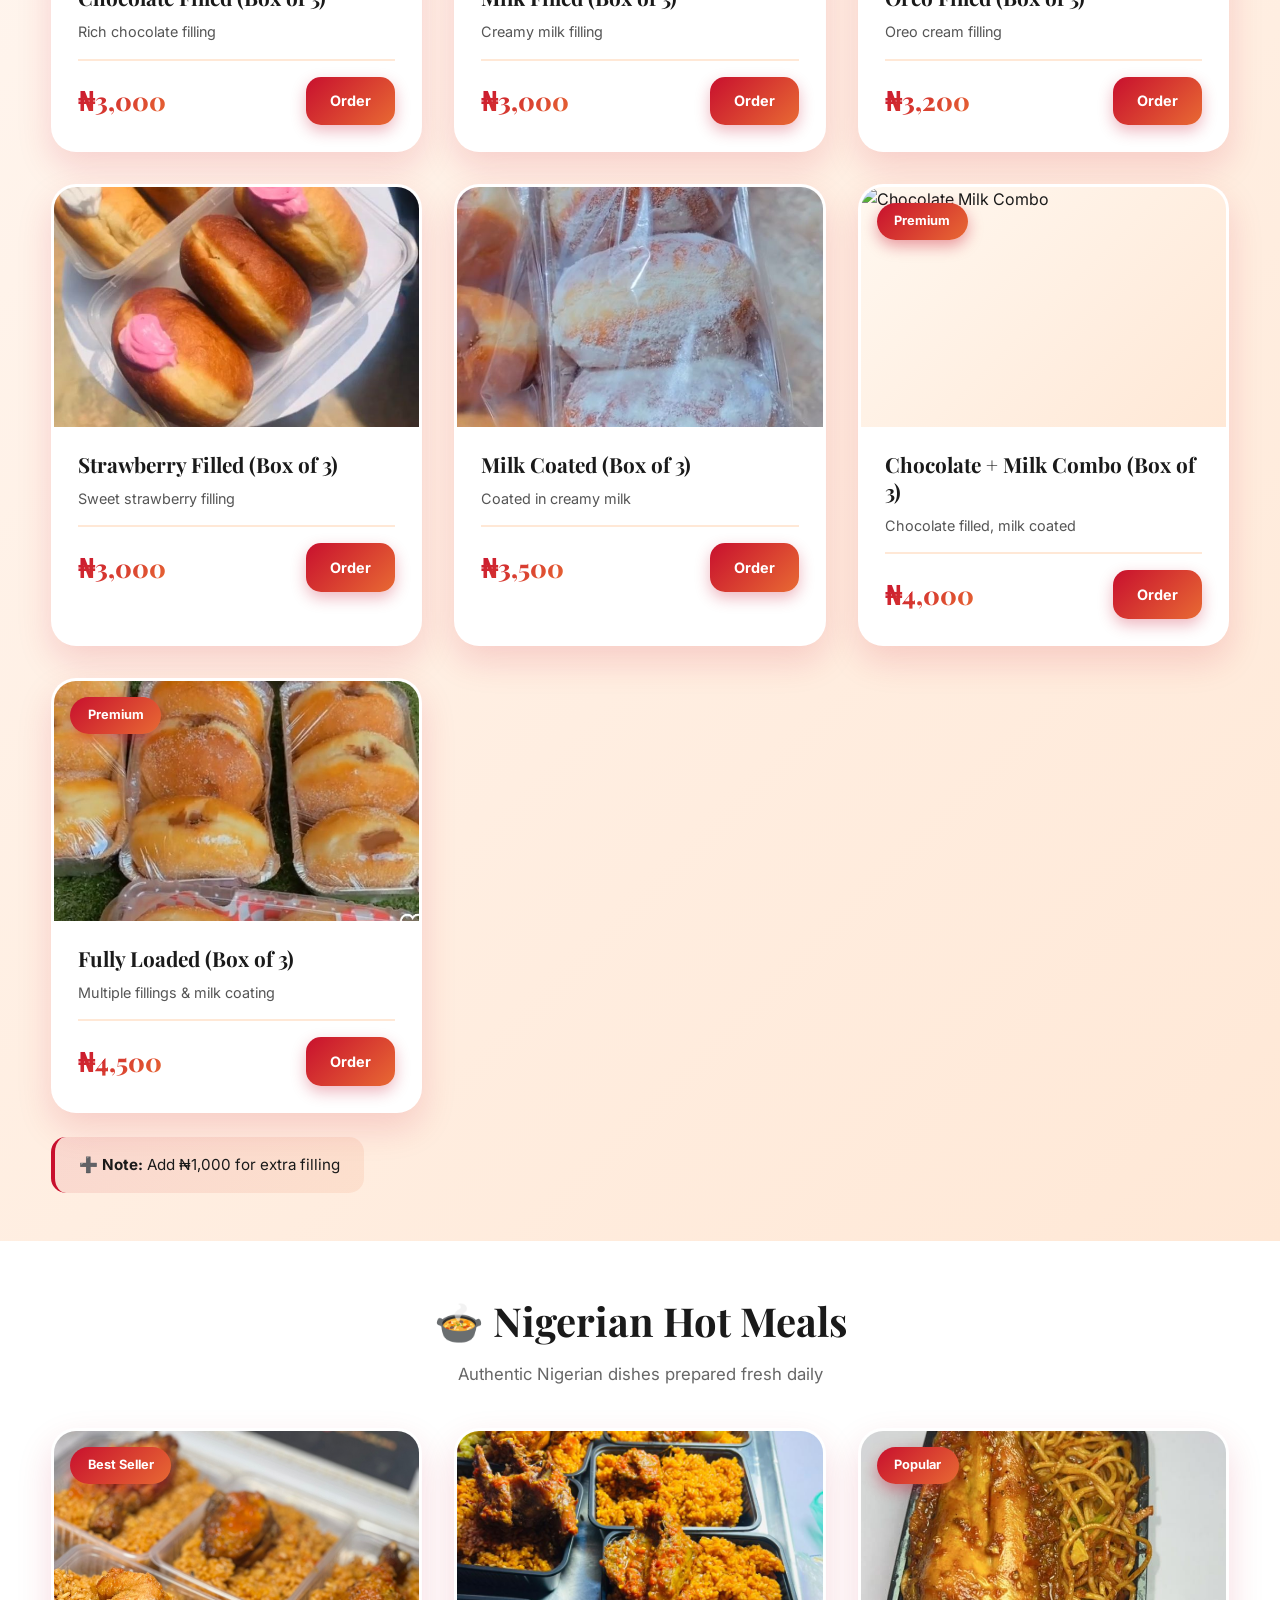
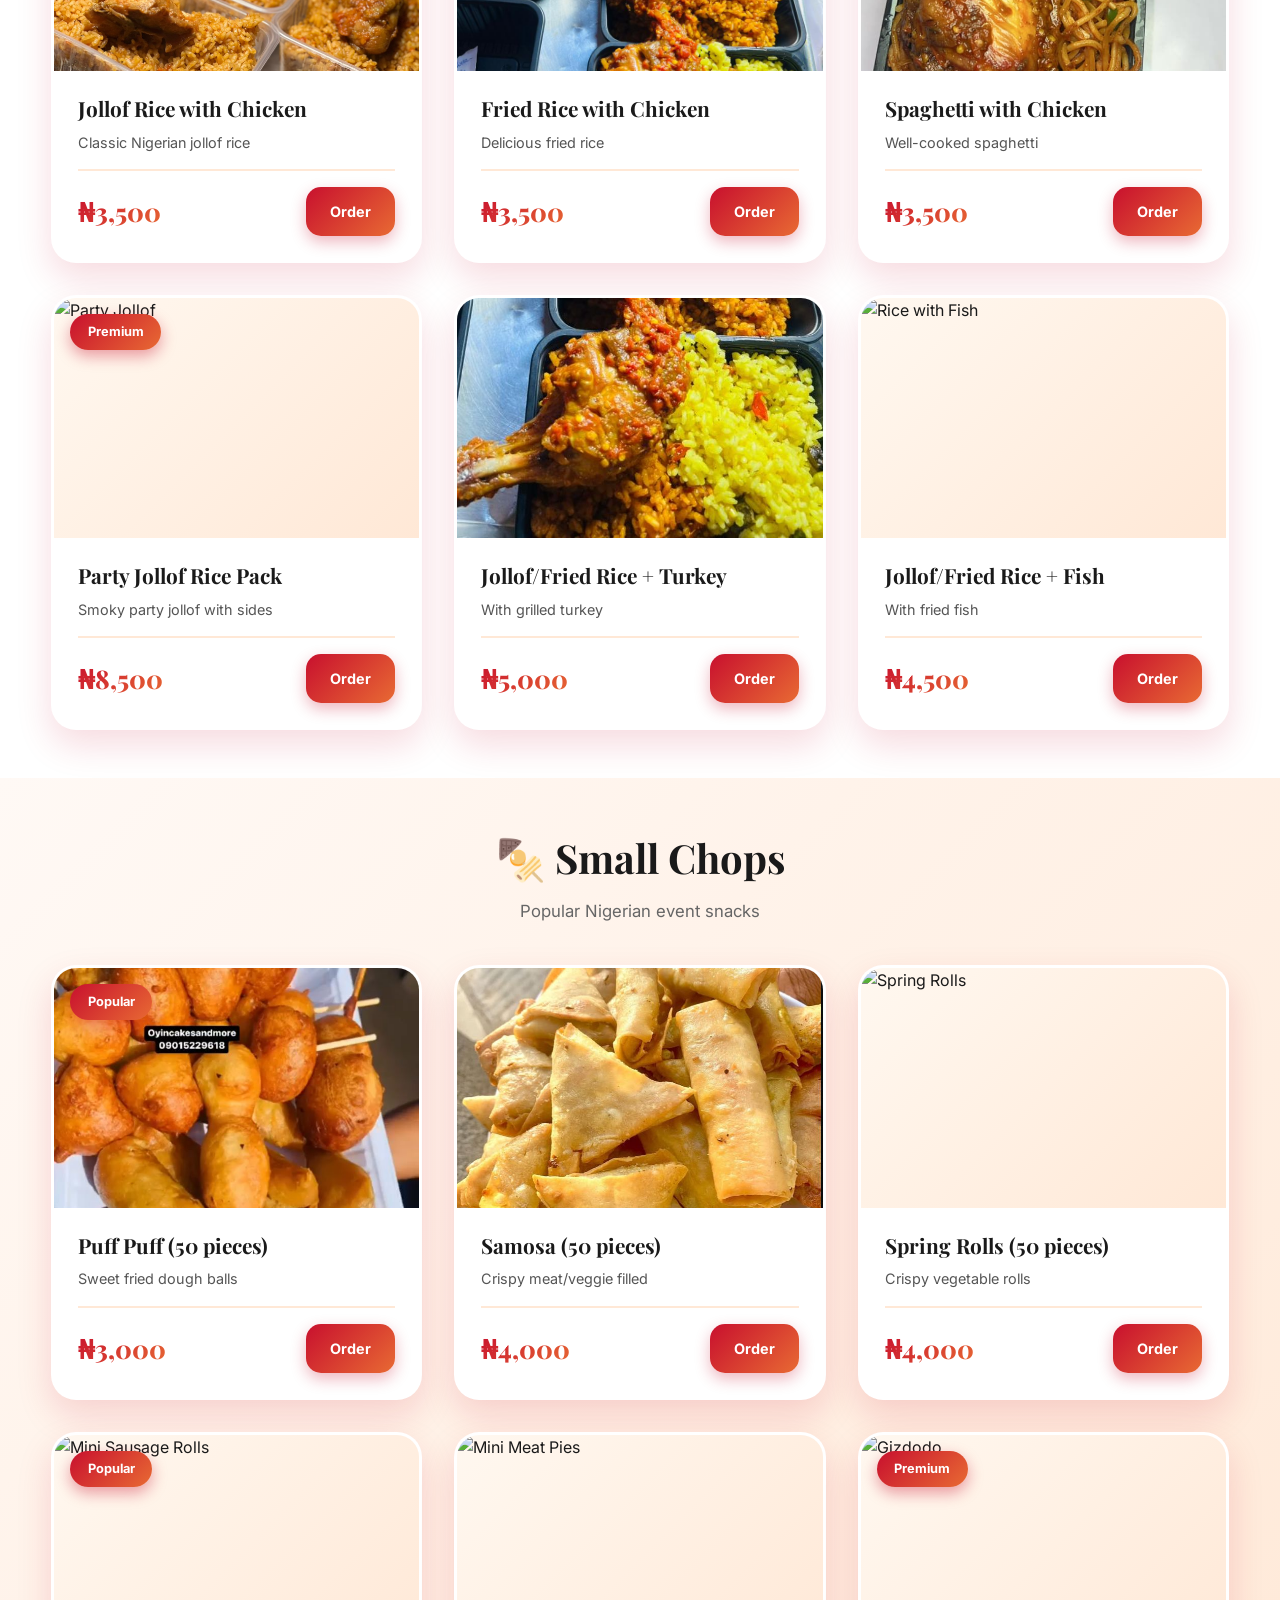
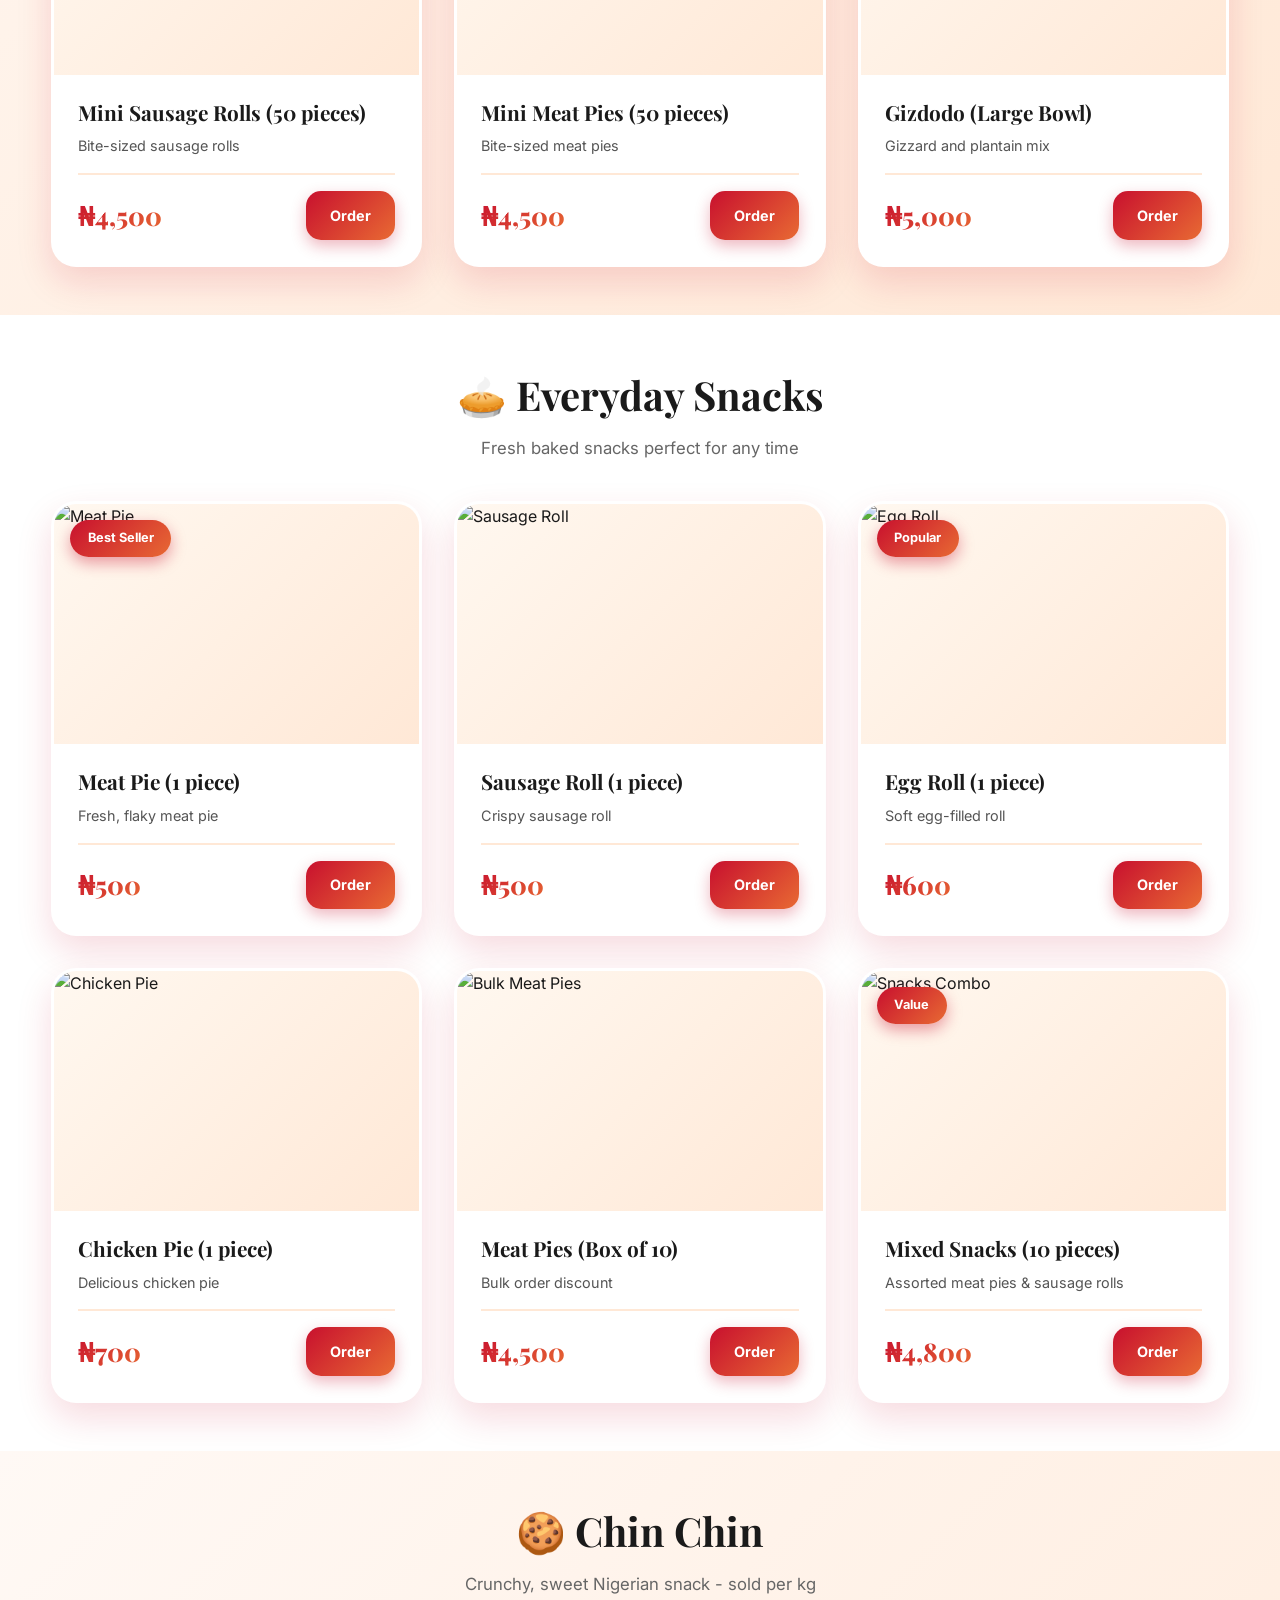
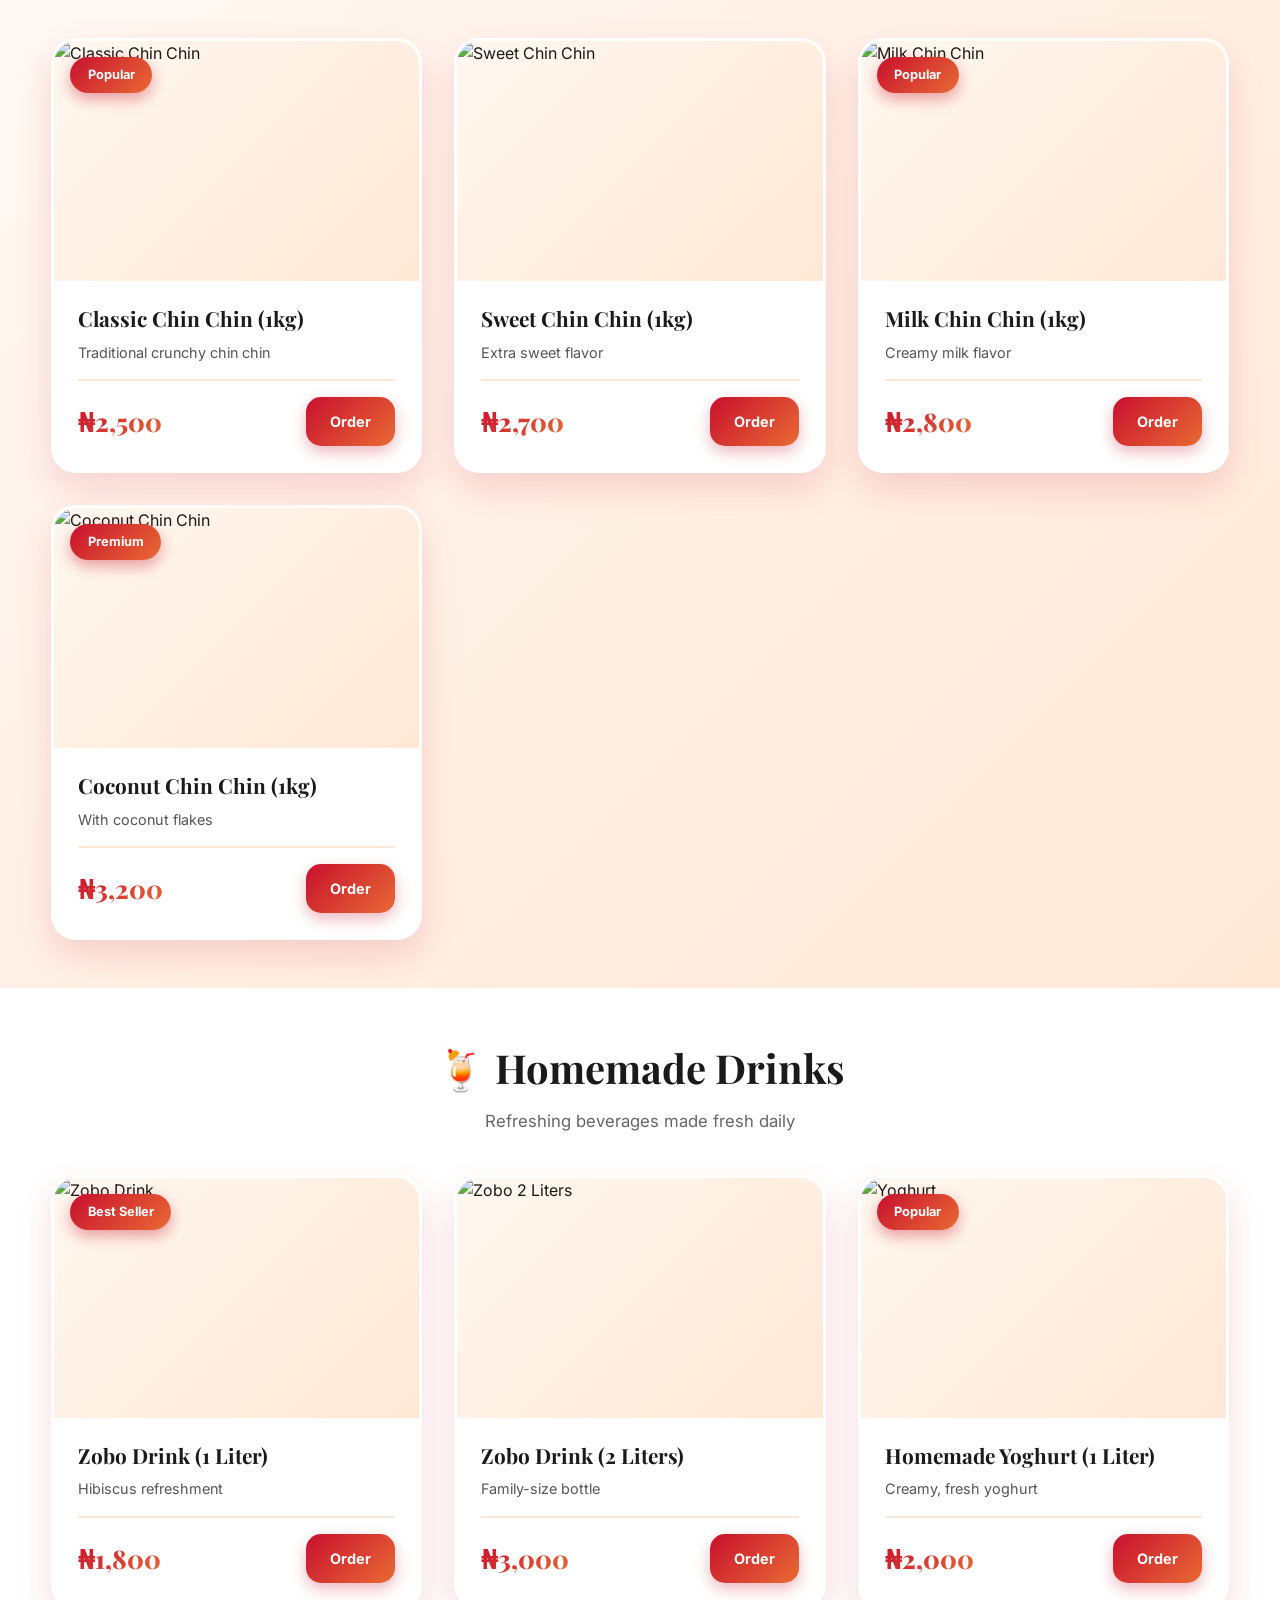
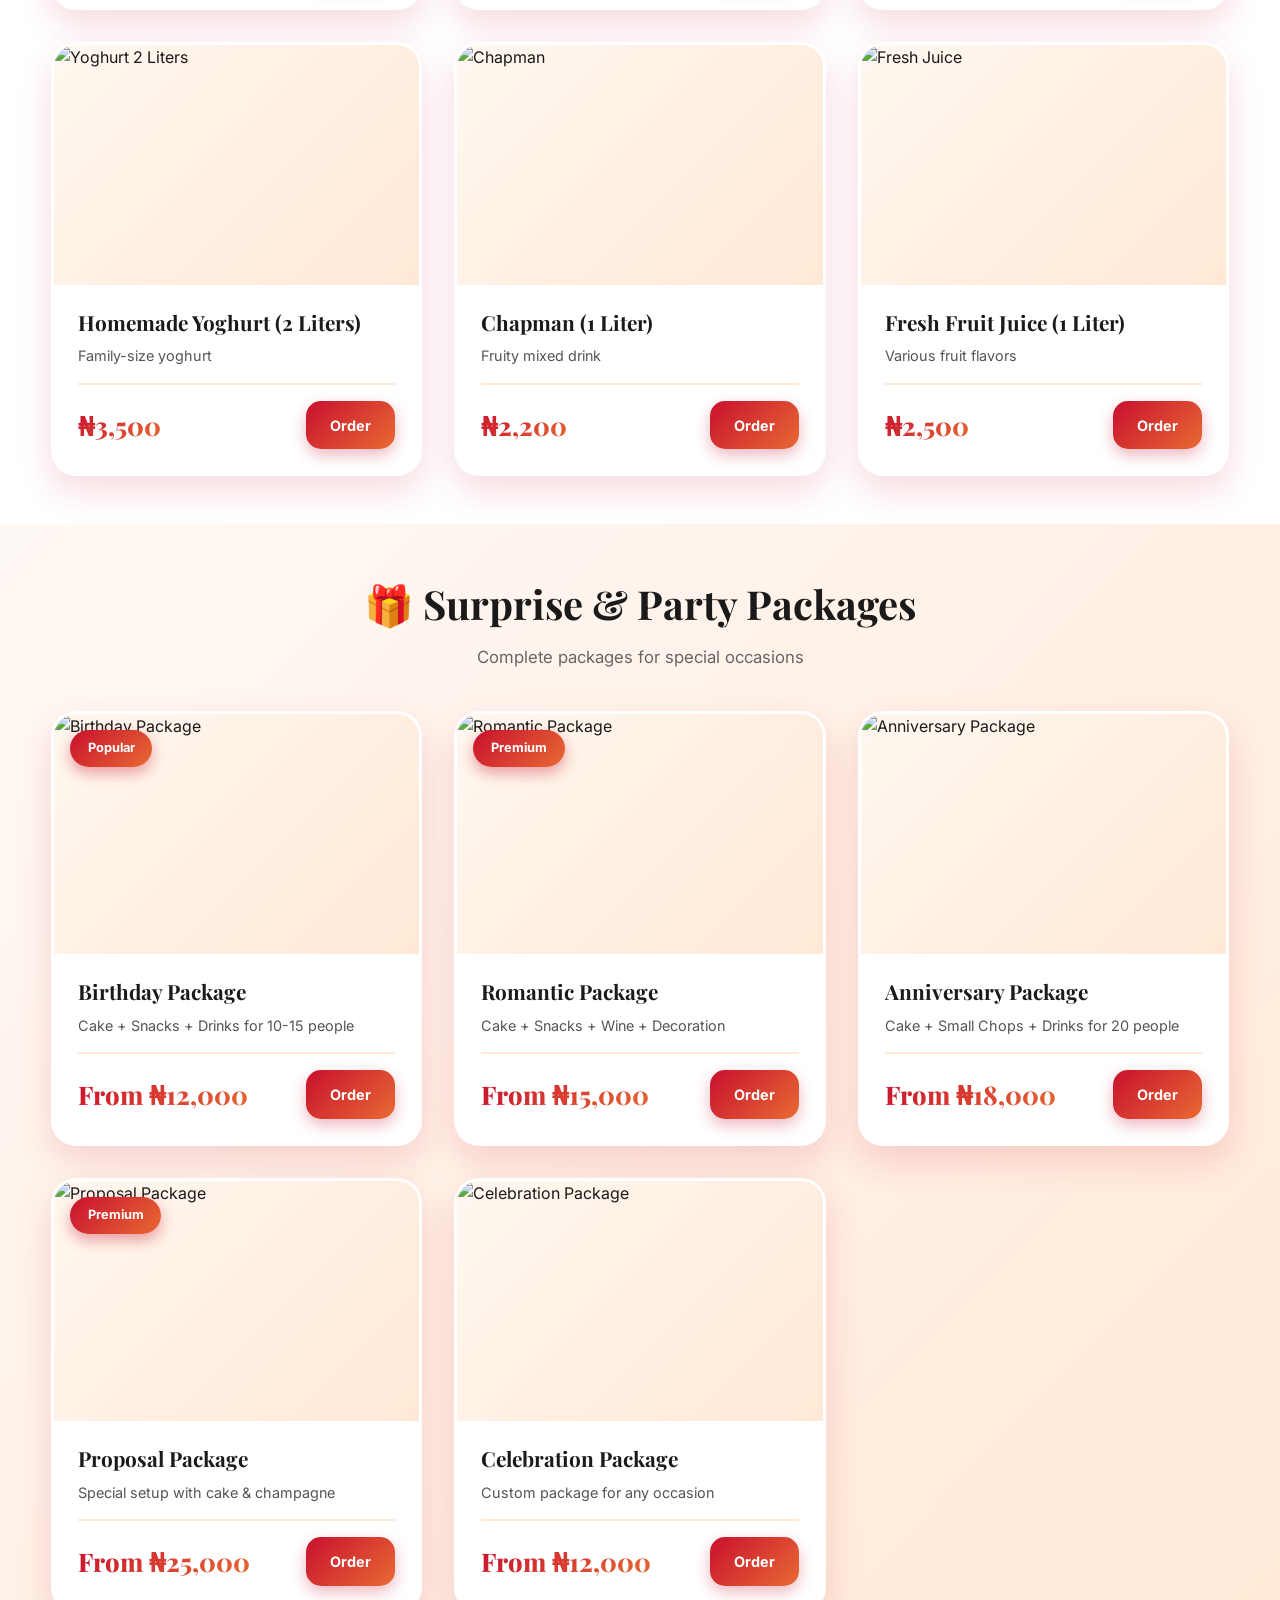
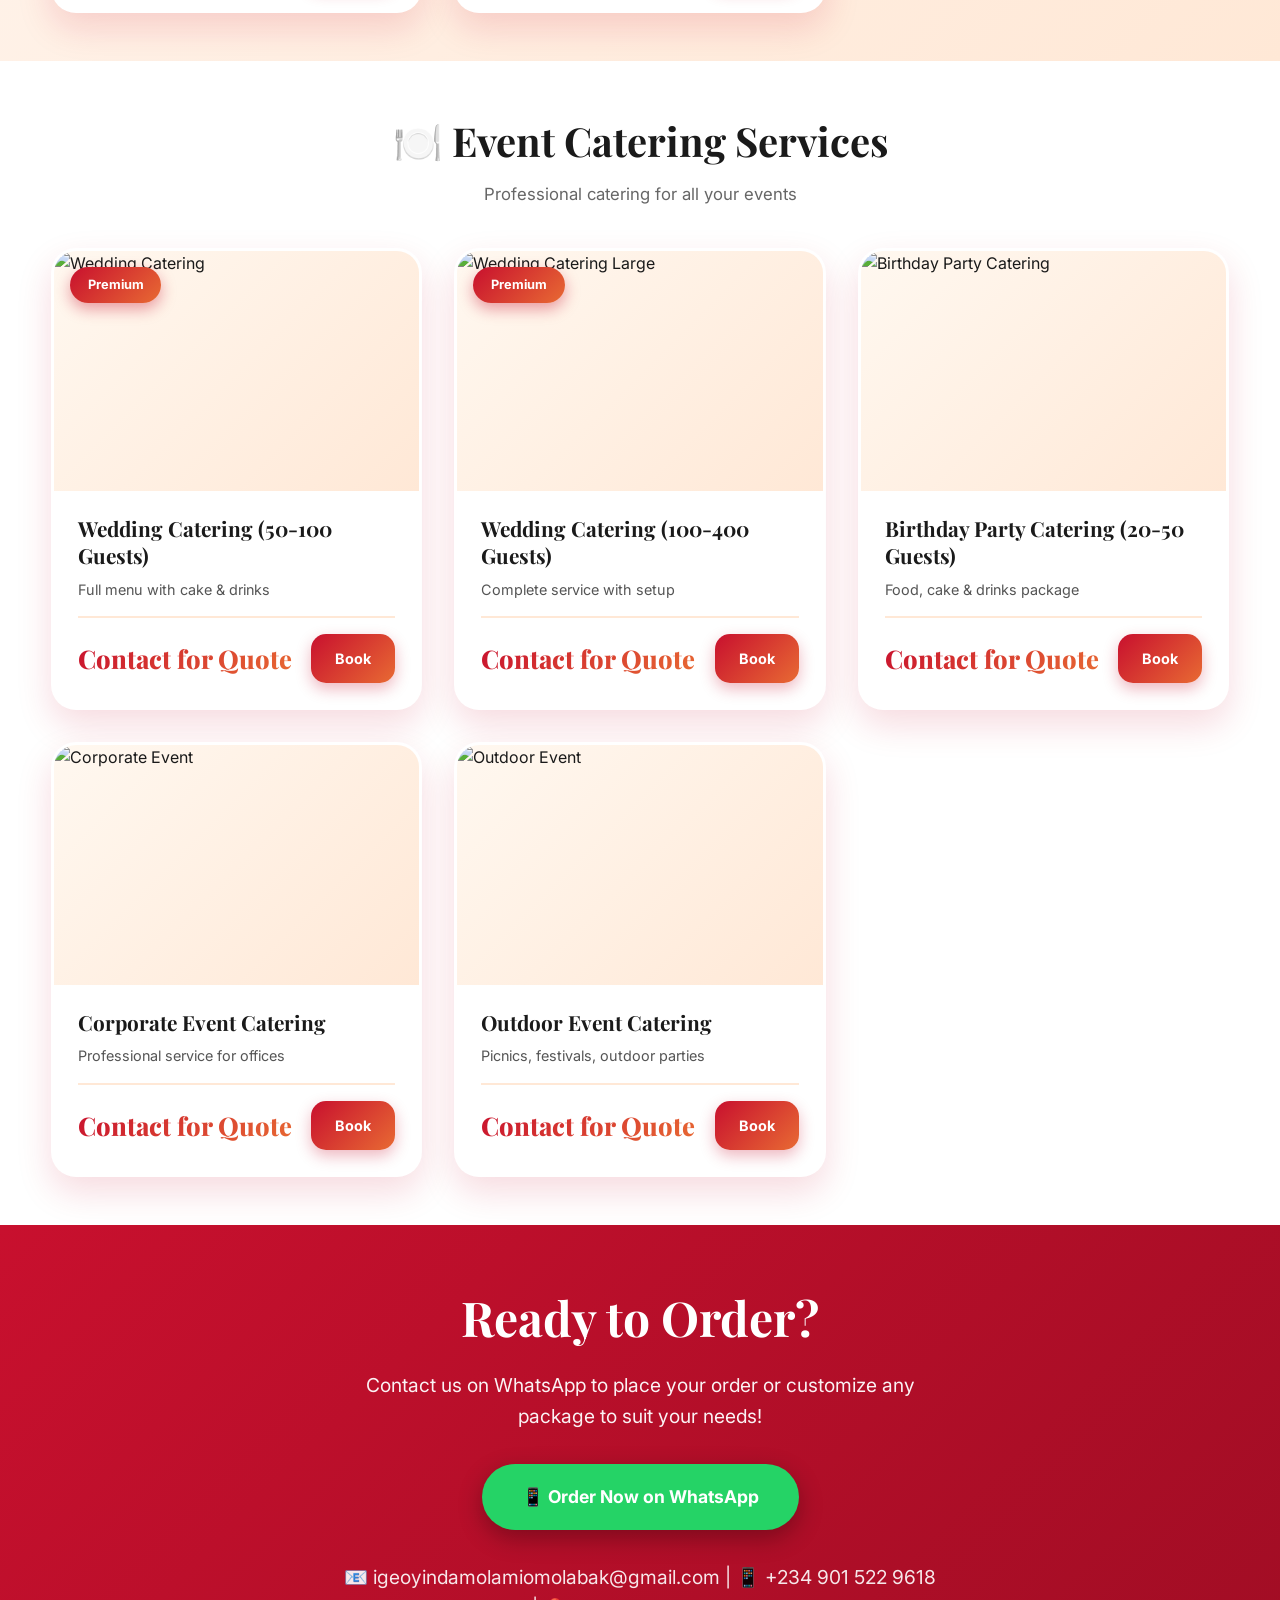
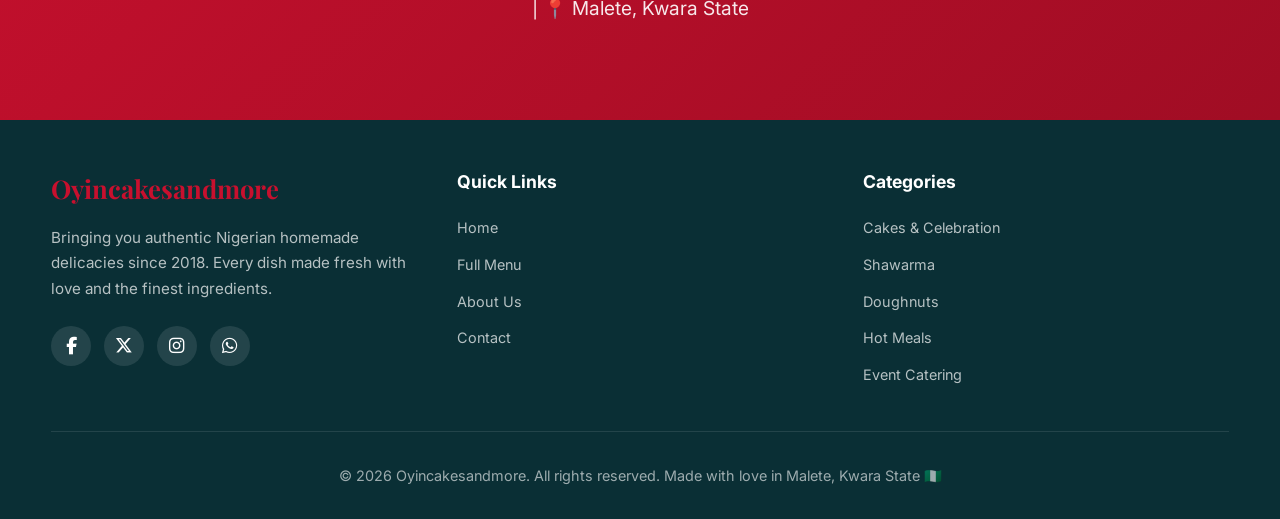
==== commit e4868cb6: "Updated index" ====
--- a/menu.html
+++ b/menu.html
@@ -14,6 +14,9 @@
       href="https://fonts.googleapis.com/css2?family=Playfair+Display:wght@400;500;600;700;800&family=Inter:wght@300;400;500;600;700;800&display=swap"
       rel="stylesheet" />
     <link rel="stylesheet" href="style/menu.css" />
+    <link
+      rel="stylesheet"
+      href="https://cdnjs.cloudflare.com/ajax/libs/font-awesome/6.5.0/css/all.min.css" />
   </head>
 
   <body>
@@ -23,12 +26,22 @@
         <div class="header-links">
           <span>📍 Malete, Kwara State, Nigeria</span>
           <a href="tel:+2349015229618">📱 +234 901 522 9618</a>
-          <a href="mailto:igeoyindamolamiomolabak@gmail.com">📧 igeoyindamolamiomolabak@gmail.com</a>
+          <a href="mailto:igeoyindamolamiomolabak@gmail.com"
+            >📧 igeoyindamolamiomolabak@gmail.com</a
+          >
         </div>
         <div class="header-social">
           <a href="#" aria-label="Facebook">f</a>
-          <a href="https://www.instagram.com/oyin_cakes_and_more?igsh=aXhmMHluYnhrajds" aria-label="Instagram">i</a>
-          <a href="https://wa.me/2349015229618?text=Hello!%20I%20want%20to%20order%20" aria-label="WhatsApp">w</a>
+          <a
+            href="https://www.instagram.com/oyin_cakes_and_more?igsh=aXhmMHluYnhrajds"
+            aria-label="Instagram"
+            >i</a
+          >
+          <a
+            href="https://wa.me/2349015229618?text=Hello!%20I%20want%20to%20order%20"
+            aria-label="WhatsApp"
+            >w</a
+          >
         </div>
       </div>
     </div>
@@ -56,13 +69,16 @@
           </ul>
         </nav>
         <div class="nav-actions">
-          <button class="dark-mode-toggle" id="darkModeToggle" aria-label="Toggle dark mode">
+          <button
+            class="dark-mode-toggle"
+            id="darkModeToggle"
+            aria-label="Toggle dark mode">
             <span class="toggle-icon">🌙</span>
           </button>
         </div>
       </div>
     </header>
-    
+
     <!-- Scrolling Services Ticker -->
     <div class="services-ticker">
       <div class="ticker-content">
@@ -94,22 +110,26 @@
     <section class="menu-hero">
       <div class="menu-hero-content">
         <h1>Complete Menu & Prices</h1>
-        <p>Browse our full catalog and order directly via WhatsApp. All items freshly prepared daily!</p>
+        <p>
+          Browse our full catalog and order directly via WhatsApp. All items
+          freshly prepared daily!
+        </p>
         <div class="menu-note">
-          <strong>📦 Packaging:</strong> Add ₦500 for box packaging | <strong>➕ Extra Filling:</strong> Add ₦1,000
+          <strong>📦 Packaging:</strong> Add ₦500 for box packaging |
+          <strong>➕ Extra Filling:</strong> Add ₦1,000
         </div>
       </div>
     </section>
     <div class="menu-navigation">
-<a href="#cakes">Cakes</a>
-<a href="#shawarma">Shawarma</a>
-<a href="#doughnuts">Doughnuts</a>
-<a href="#hot-meals">Hot Meals</a>
-<a href="#small-chops">Small Chops</a>
-<a href="#snacks">Snacks</a>
-<a href="#drinks">Drinks</a>
-<a href="#catering">Catering</a>
-</div>
+      <a href="#cakes">Cakes</a>
+      <a href="#shawarma">Shawarma</a>
+      <a href="#doughnuts">Doughnuts</a>
+      <a href="#hot-meals">Hot Meals</a>
+      <a href="#small-chops">Small Chops</a>
+      <a href="#snacks">Snacks</a>
+      <a href="#drinks">Drinks</a>
+      <a href="#catering">Catering</a>
+    </div>
 
     <!-- CAKES & CELEBRATION -->
     <section class="menu-category" id="cakes">
@@ -129,35 +149,53 @@
             <p class="product-desc">Perfect bento-style birthday cake</p>
             <div class="product-footer">
               <span class="product-price">₦8,000</span>
-              <a href="https://wa.me/2349015229618?text=Hello!%20I%20want%20to%20order%20Birthday%20Cake%20(4%22)" class="order-btn">Order</a>
-            </div>
-          </div>
-        </div>
-
-        <div class="product-card fade-up">
-          <div class="product-image">
-            <img src="menu/6_cake.jpg" alt="Birthday Cake 6 inch" loading="lazy" />
+              <a
+                href="https://wa.me/2349015229618?text=Hello!%20I%20want%20to%20order%20Birthday%20Cake%20(4%22)"
+                class="order-btn"
+                >Order</a
+              >
+            </div>
+          </div>
+        </div>
+
+        <div class="product-card fade-up">
+          <div class="product-image">
+            <img
+              src="menu/6_cake.jpg"
+              alt="Birthday Cake 6 inch"
+              loading="lazy" />
           </div>
           <div class="product-info">
             <h3 class="product-name">Birthday Cake (6")</h3>
             <p class="product-desc">Medium-sized celebration cake</p>
             <div class="product-footer">
               <span class="product-price">₦12,000</span>
-              <a href="https://wa.me/2349015229618?text=Hello!%20I%20want%20to%20order%20Birthday%20Cake%20(6%22)" class="order-btn">Order</a>
-            </div>
-          </div>
-        </div>
-
-        <div class="product-card fade-up">
-          <div class="product-image">
-            <img src="menu/8_cake.jpg" alt="Birthday Cake 8 inch" loading="lazy" />
+              <a
+                href="https://wa.me/2349015229618?text=Hello!%20I%20want%20to%20order%20Birthday%20Cake%20(6%22)"
+                class="order-btn"
+                >Order</a
+              >
+            </div>
+          </div>
+        </div>
+
+        <div class="product-card fade-up">
+          <div class="product-image">
+            <img
+              src="menu/8_cake.jpg"
+              alt="Birthday Cake 8 inch"
+              loading="lazy" />
           </div>
           <div class="product-info">
             <h3 class="product-name">Birthday Cake (8")</h3>
             <p class="product-desc">Large celebration cake</p>
             <div class="product-footer">
               <span class="product-price">₦18,000</span>
-              <a href="https://wa.me/2349015229618?text=Hello!%20I%20want%20to%20order%20Birthday%20Cake%20(8%22)" class="order-btn">Order</a>
+              <a
+                href="https://wa.me/2349015229618?text=Hello!%20I%20want%20to%20order%20Birthday%20Cake%20(8%22)"
+                class="order-btn"
+                >Order</a
+              >
             </div>
           </div>
         </div>
@@ -173,7 +211,11 @@
             <p class="product-desc">Elegant 2-tier wedding cake</p>
             <div class="product-footer">
               <span class="product-price">From ₦35,000</span>
-              <a href="https://wa.me/2349015229618?text=Hello!%20I%20want%20to%20order%20Wedding%20Cake%20(2-Tier)" class="order-btn">Order</a>
+              <a
+                href="https://wa.me/2349015229618?text=Hello!%20I%20want%20to%20order%20Wedding%20Cake%20(2-Tier)"
+                class="order-btn"
+                >Order</a
+              >
             </div>
           </div>
         </div>
@@ -188,22 +230,34 @@
             <p class="product-desc">Grand 3-tier wedding cake</p>
             <div class="product-footer">
               <span class="product-price">From ₦50,000</span>
-              <a href="https://wa.me/2349015229618?text=Hello!%20I%20want%20to%20order%20Wedding%20Cake%20(3-Tier)" class="order-btn">Order</a>
-            </div>
-          </div>
-        </div>
-
-
-        <div class="product-card fade-up">
-          <div class="product-image">
-            <img src="menu/choco_cake.jpg" alt="Chocolate Cake" loading="lazy" />
+              <a
+                href="https://wa.me/2349015229618?text=Hello!%20I%20want%20to%20order%20Wedding%20Cake%20(3-Tier)"
+                class="order-btn"
+                >Order</a
+              >
+            </div>
+          </div>
+        </div>
+
+        <div class="product-card fade-up">
+          <div class="product-image">
+            <img
+              src="menu/choco_cake.jpg"
+              alt="Chocolate Cake"
+              loading="lazy" />
           </div>
           <div class="product-info">
             <h3 class="product-name">Chocolate Cake</h3>
-            <p class="product-desc">Rich chocolate cake with chocolate ganache</p>
+            <p class="product-desc">
+              Rich chocolate cake with chocolate ganache
+            </p>
             <div class="product-footer">
               <span class="product-price">From ₦9,000</span>
-              <a href="https://wa.me/2349015229618?text=Hello!%20I%20want%20to%20order%20Chocolate%20Cake" class="order-btn">Order</a>
+              <a
+                href="https://wa.me/2349015229618?text=Hello!%20I%20want%20to%20order%20Chocolate%20Cake"
+                class="order-btn"
+                >Order</a
+              >
             </div>
           </div>
         </div>
@@ -217,21 +271,32 @@
             <p class="product-desc">Classic vanilla with buttercream</p>
             <div class="product-footer">
               <span class="product-price">From ₦8,000</span>
-              <a href="https://wa.me/2349015229618?text=Hello!%20I%20want%20to%20order%20Vanilla%20Cake" class="order-btn">Order</a>
-            </div>
-          </div>
-        </div>
-
-        <div class="product-card fade-up">
-          <div class="product-image">
-            <img src="Products/bento_cakes.jpg" alt="Fruit Cake" loading="lazy" />
+              <a
+                href="https://wa.me/2349015229618?text=Hello!%20I%20want%20to%20order%20Vanilla%20Cake"
+                class="order-btn"
+                >Order</a
+              >
+            </div>
+          </div>
+        </div>
+
+        <div class="product-card fade-up">
+          <div class="product-image">
+            <img
+              src="Products/bento_cakes.jpg"
+              alt="Fruit Cake"
+              loading="lazy" />
           </div>
           <div class="product-info">
             <h3 class="product-name">Fruit Cake</h3>
             <p class="product-desc">Traditional Nigerian fruit cake</p>
             <div class="product-footer">
               <span class="product-price">From ₦12,000</span>
-              <a href="https://wa.me/2349015229618?text=Hello!%20I%20want%20to%20order%20Fruit%20Cake" class="order-btn">Order</a>
+              <a
+                href="https://wa.me/2349015229618?text=Hello!%20I%20want%20to%20order%20Fruit%20Cake"
+                class="order-btn"
+                >Order</a
+              >
             </div>
           </div>
         </div>
@@ -246,21 +311,32 @@
             <p class="product-desc">Assorted flavors, beautifully decorated</p>
             <div class="product-footer">
               <span class="product-price">₦3,500</span>
-              <a href="https://wa.me/2349015229618?text=Hello!%20I%20want%20to%20order%20Cupcakes%20(Box%20of%206)" class="order-btn">Order</a>
-            </div>
-          </div>
-        </div>
-
-        <div class="product-card fade-up">
-          <div class="product-image">
-            <img src="menu/cake_parfait.jpg" alt="Cake Parfait" loading="lazy" />
+              <a
+                href="https://wa.me/2349015229618?text=Hello!%20I%20want%20to%20order%20Cupcakes%20(Box%20of%206)"
+                class="order-btn"
+                >Order</a
+              >
+            </div>
+          </div>
+        </div>
+
+        <div class="product-card fade-up">
+          <div class="product-image">
+            <img
+              src="menu/cake_parfait.jpg"
+              alt="Cake Parfait"
+              loading="lazy" />
           </div>
           <div class="product-info">
             <h3 class="product-name">Cake Parfait</h3>
             <p class="product-desc">Layered cake and cream in a cup</p>
             <div class="product-footer">
               <span class="product-price">₦2,000</span>
-              <a href="https://wa.me/2349015229618?text=Hello!%20I%20want%20to%20order%20Cake%20Parfait" class="order-btn">Order</a>
+              <a
+                href="https://wa.me/2349015229618?text=Hello!%20I%20want%20to%20order%20Cake%20Parfait"
+                class="order-btn"
+                >Order</a
+              >
             </div>
           </div>
         </div>
@@ -274,7 +350,11 @@
             <p class="product-desc">Individual cake slices, various flavors</p>
             <div class="product-footer">
               <span class="product-price">₦1,500</span>
-              <a href="https://wa.me/2349015229618?text=Hello!%20I%20want%20to%20order%20Cake%20Slices" class="order-btn">Order</a>
+              <a
+                href="https://wa.me/2349015229618?text=Hello!%20I%20want%20to%20order%20Cake%20Slices"
+                class="order-btn"
+                >Order</a
+              >
             </div>
           </div>
         </div>
@@ -290,7 +370,10 @@
       <div class="products-grid">
         <div class="product-card fade-up">
           <div class="product-image">
-            <img src="menu/shawarma.jpg" alt="Chicken Shawarma" loading="lazy" />
+            <img
+              src="menu/shawarma.jpg"
+              alt="Chicken Shawarma"
+              loading="lazy" />
             <span class="product-badge">Popular</span>
           </div>
           <div class="product-info">
@@ -298,28 +381,42 @@
             <p class="product-desc">Classic chicken shawarma wrap</p>
             <div class="product-footer">
               <span class="product-price">₦2,000</span>
-              <a href="https://wa.me/2349015229618?text=Hello!%20I%20want%20to%20order%20Chicken%20Shawarma" class="order-btn">Order</a>
-            </div>
-          </div>
-        </div>
-
-        <div class="product-card fade-up">
-          <div class="product-image">
-            <img src="menu/sausage_2.jpg" alt="Shawarma Single Sausage" loading="lazy" />
+              <a
+                href="https://wa.me/2349015229618?text=Hello!%20I%20want%20to%20order%20Chicken%20Shawarma"
+                class="order-btn"
+                >Order</a
+              >
+            </div>
+          </div>
+        </div>
+
+        <div class="product-card fade-up">
+          <div class="product-image">
+            <img
+              src="menu/sausage_2.jpg"
+              alt="Shawarma Single Sausage"
+              loading="lazy" />
           </div>
           <div class="product-info">
             <h3 class="product-name">Shawarma + Single Sausage</h3>
             <p class="product-desc">Chicken shawarma with one sausage</p>
             <div class="product-footer">
               <span class="product-price">₦2,500</span>
-              <a href="https://wa.me/2349015229618?text=Hello!%20I%20want%20to%20order%20Shawarma%20%2B%20Single%20Sausage" class="order-btn">Order</a>
-            </div>
-          </div>
-        </div>
-
-        <div class="product-card fade-up">
-          <div class="product-image">
-            <img src="menu/2_sausage.jpg" alt="Shawarma Double Sausage" loading="lazy" />
+              <a
+                href="https://wa.me/2349015229618?text=Hello!%20I%20want%20to%20order%20Shawarma%20%2B%20Single%20Sausage"
+                class="order-btn"
+                >Order</a
+              >
+            </div>
+          </div>
+        </div>
+
+        <div class="product-card fade-up">
+          <div class="product-image">
+            <img
+              src="menu/2_sausage.jpg"
+              alt="Shawarma Double Sausage"
+              loading="lazy" />
             <span class="product-badge">Popular</span>
           </div>
           <div class="product-info">
@@ -327,14 +424,21 @@
             <p class="product-desc">Chicken shawarma with two sausages</p>
             <div class="product-footer">
               <span class="product-price">₦3,000</span>
-              <a href="https://wa.me/2349015229618?text=Hello!%20I%20want%20to%20order%20Shawarma%20%2B%20Double%20Sausage" class="order-btn">Order</a>
-            </div>
-          </div>
-        </div>
-
-        <div class="product-card fade-up">
-          <div class="product-image">
-            <img src="menu/3_sausage.jpg" alt="Shawarma Triple Sausage" loading="lazy" />
+              <a
+                href="https://wa.me/2349015229618?text=Hello!%20I%20want%20to%20order%20Shawarma%20%2B%20Double%20Sausage"
+                class="order-btn"
+                >Order</a
+              >
+            </div>
+          </div>
+        </div>
+
+        <div class="product-card fade-up">
+          <div class="product-image">
+            <img
+              src="menu/3_sausage.jpg"
+              alt="Shawarma Triple Sausage"
+              loading="lazy" />
             <span class="product-badge">Best Seller</span>
           </div>
           <div class="product-info">
@@ -342,28 +446,42 @@
             <p class="product-desc">Loaded with three sausages</p>
             <div class="product-footer">
               <span class="product-price">₦3,500</span>
-              <a href="https://wa.me/2349015229618?text=Hello!%20I%20want%20to%20order%20Shawarma%20%2B%20Triple%20Sausage" class="order-btn">Order</a>
-            </div>
-          </div>
-        </div>
-
-        <div class="product-card fade-up">
-          <div class="product-image">
-            <img src="Products/shawarma.jpg" alt="Shawarma Extra Chicken" loading="lazy" />
+              <a
+                href="https://wa.me/2349015229618?text=Hello!%20I%20want%20to%20order%20Shawarma%20%2B%20Triple%20Sausage"
+                class="order-btn"
+                >Order</a
+              >
+            </div>
+          </div>
+        </div>
+
+        <div class="product-card fade-up">
+          <div class="product-image">
+            <img
+              src="Products/shawarma.jpg"
+              alt="Shawarma Extra Chicken"
+              loading="lazy" />
           </div>
           <div class="product-info">
             <h3 class="product-name">Shawarma + Extra Chicken</h3>
             <p class="product-desc">Double chicken portion</p>
             <div class="product-footer">
               <span class="product-price">₦3,000</span>
-              <a href="https://wa.me/2349015229618?text=Hello!%20I%20want%20to%20order%20Shawarma%20%2B%20Extra%20Chicken" class="order-btn">Order</a>
-            </div>
-          </div>
-        </div>
-
-        <div class="product-card fade-up">
-          <div class="product-image">
-            <img src="menu/shawarma.jpg" alt="Premium Shawarma" loading="lazy" />
+              <a
+                href="https://wa.me/2349015229618?text=Hello!%20I%20want%20to%20order%20Shawarma%20%2B%20Extra%20Chicken"
+                class="order-btn"
+                >Order</a
+              >
+            </div>
+          </div>
+        </div>
+
+        <div class="product-card fade-up">
+          <div class="product-image">
+            <img
+              src="menu/shawarma.jpg"
+              alt="Premium Shawarma"
+              loading="lazy" />
             <span class="product-badge">Premium</span>
           </div>
           <div class="product-info">
@@ -371,12 +489,16 @@
             <p class="product-desc">Triple sausage + extra chicken</p>
             <div class="product-footer">
               <span class="product-price">₦5,500</span>
-              <a href="https://wa.me/2349015229618?text=Hello!%20I%20want%20to%20order%20Premium%20Shawarma" class="order-btn">Order</a>
-            </div>
-          </div>
-        </div>
-      </div>
-      <div class="menu-note" style="margin-top: 1.5rem;">
+              <a
+                href="https://wa.me/2349015229618?text=Hello!%20I%20want%20to%20order%20Premium%20Shawarma"
+                class="order-btn"
+                >Order</a
+              >
+            </div>
+          </div>
+        </div>
+      </div>
+      <div class="menu-note" style="margin-top: 1.5rem">
         <strong>📦 Note:</strong> Add ₦500 for box packaging
       </div>
     </section>
@@ -390,21 +512,31 @@
       <div class="products-grid">
         <div class="product-card fade-up">
           <div class="product-image">
-            <img src="menu/plain_dough.jpg" alt="Plain Doughnuts" loading="lazy" />
+            <img
+              src="menu/plain_dough.jpg"
+              alt="Plain Doughnuts"
+              loading="lazy" />
           </div>
           <div class="product-info">
             <h3 class="product-name">Plain Doughnuts (Box of 3)</h3>
             <p class="product-desc">Classic plain doughnuts</p>
             <div class="product-footer">
               <span class="product-price">₦2,300</span>
-              <a href="https://wa.me/2349015229618?text=Hello!%20I%20want%20to%20order%20Plain%20Doughnuts" class="order-btn">Order</a>
-            </div>
-          </div>
-        </div>
-
-        <div class="product-card fade-up">
-          <div class="product-image">
-            <img src="menu/sugar.png" alt="Sugar Coated Doughnuts" loading="lazy" />
+              <a
+                href="https://wa.me/2349015229618?text=Hello!%20I%20want%20to%20order%20Plain%20Doughnuts"
+                class="order-btn"
+                >Order</a
+              >
+            </div>
+          </div>
+        </div>
+
+        <div class="product-card fade-up">
+          <div class="product-image">
+            <img
+              src="menu/sugar.png"
+              alt="Sugar Coated Doughnuts"
+              loading="lazy" />
             <span class="product-badge">Popular</span>
           </div>
           <div class="product-info">
@@ -412,28 +544,42 @@
             <p class="product-desc">Coated in sweet sugar</p>
             <div class="product-footer">
               <span class="product-price">₦2,500</span>
-              <a href="https://wa.me/2349015229618?text=Hello!%20I%20want%20to%20order%20Sugar%20Coated%20Doughnuts" class="order-btn">Order</a>
-            </div>
-          </div>
-        </div>
-
-        <div class="product-card fade-up">
-          <div class="product-image">
-            <img src="menu/jam_fill.jpg" alt="Jam Filled Doughnuts" loading="lazy" />
+              <a
+                href="https://wa.me/2349015229618?text=Hello!%20I%20want%20to%20order%20Sugar%20Coated%20Doughnuts"
+                class="order-btn"
+                >Order</a
+              >
+            </div>
+          </div>
+        </div>
+
+        <div class="product-card fade-up">
+          <div class="product-image">
+            <img
+              src="menu/jam_fill.jpg"
+              alt="Jam Filled Doughnuts"
+              loading="lazy" />
           </div>
           <div class="product-info">
             <h3 class="product-name">Jam Filled (Box of 3)</h3>
             <p class="product-desc">Filled with sweet jam</p>
             <div class="product-footer">
               <span class="product-price">₦2,800</span>
-              <a href="https://wa.me/2349015229618?text=Hello!%20I%20want%20to%20order%20Jam%20Filled%20Doughnuts" class="order-btn">Order</a>
-            </div>
-          </div>
-        </div>
-
-        <div class="product-card fade-up">
-          <div class="product-image">
-            <img src="menu/Choco_fill.jpg" alt="Chocolate Filled Doughnuts" loading="lazy" />
+              <a
+                href="https://wa.me/2349015229618?text=Hello!%20I%20want%20to%20order%20Jam%20Filled%20Doughnuts"
+                class="order-btn"
+                >Order</a
+              >
+            </div>
+          </div>
+        </div>
+
+        <div class="product-card fade-up">
+          <div class="product-image">
+            <img
+              src="menu/Choco_fill.jpg"
+              alt="Chocolate Filled Doughnuts"
+              loading="lazy" />
             <span class="product-badge">Popular</span>
           </div>
           <div class="product-info">
@@ -441,28 +587,42 @@
             <p class="product-desc">Rich chocolate filling</p>
             <div class="product-footer">
               <span class="product-price">₦3,000</span>
-              <a href="https://wa.me/2349015229618?text=Hello!%20I%20want%20to%20order%20Chocolate%20Filled%20Doughnuts" class="order-btn">Order</a>
-            </div>
-          </div>
-        </div>
-
-        <div class="product-card fade-up">
-          <div class="product-image">
-            <img src="menu/milk_fill.jpg" alt="Milk Filled Doughnuts" loading="lazy" />
+              <a
+                href="https://wa.me/2349015229618?text=Hello!%20I%20want%20to%20order%20Chocolate%20Filled%20Doughnuts"
+                class="order-btn"
+                >Order</a
+              >
+            </div>
+          </div>
+        </div>
+
+        <div class="product-card fade-up">
+          <div class="product-image">
+            <img
+              src="menu/milk_fill.jpg"
+              alt="Milk Filled Doughnuts"
+              loading="lazy" />
           </div>
           <div class="product-info">
             <h3 class="product-name">Milk Filled (Box of 3)</h3>
             <p class="product-desc">Creamy milk filling</p>
             <div class="product-footer">
               <span class="product-price">₦3,000</span>
-              <a href="https://wa.me/2349015229618?text=Hello!%20I%20want%20to%20order%20Milk%20Filled%20Doughnuts" class="order-btn">Order</a>
-            </div>
-          </div>
-        </div>
-
-        <div class="product-card fade-up">
-          <div class="product-image">
-            <img src="Products/IMG_20260307_112616-COLLAGE.jpg" alt="Oreo Filled Doughnuts" loading="lazy" />
+              <a
+                href="https://wa.me/2349015229618?text=Hello!%20I%20want%20to%20order%20Milk%20Filled%20Doughnuts"
+                class="order-btn"
+                >Order</a
+              >
+            </div>
+          </div>
+        </div>
+
+        <div class="product-card fade-up">
+          <div class="product-image">
+            <img
+              src="Products/IMG_20260307_112616-COLLAGE.jpg"
+              alt="Oreo Filled Doughnuts"
+              loading="lazy" />
             <span class="product-badge">Best Seller</span>
           </div>
           <div class="product-info">
@@ -470,42 +630,63 @@
             <p class="product-desc">Oreo cream filling</p>
             <div class="product-footer">
               <span class="product-price">₦3,200</span>
-              <a href="https://wa.me/2349015229618?text=Hello!%20I%20want%20to%20order%20Oreo%20Filled%20Doughnuts" class="order-btn">Order</a>
-            </div>
-          </div>
-        </div>
-
-        <div class="product-card fade-up">
-          <div class="product-image">
-            <img src="menu/strawberry_dough.jpg" alt="Strawberry Filled Doughnuts" loading="lazy" />
+              <a
+                href="https://wa.me/2349015229618?text=Hello!%20I%20want%20to%20order%20Oreo%20Filled%20Doughnuts"
+                class="order-btn"
+                >Order</a
+              >
+            </div>
+          </div>
+        </div>
+
+        <div class="product-card fade-up">
+          <div class="product-image">
+            <img
+              src="menu/strawberry_dough.jpg"
+              alt="Strawberry Filled Doughnuts"
+              loading="lazy" />
           </div>
           <div class="product-info">
             <h3 class="product-name">Strawberry Filled (Box of 3)</h3>
             <p class="product-desc">Sweet strawberry filling</p>
             <div class="product-footer">
               <span class="product-price">₦3,000</span>
-              <a href="https://wa.me/2349015229618?text=Hello!%20I%20want%20to%20order%20Strawberry%20Filled%20Doughnuts" class="order-btn">Order</a>
-            </div>
-          </div>
-        </div>
-
-        <div class="product-card fade-up">
-          <div class="product-image">
-            <img src="menu/milk_coat.jpg" alt="Milk Coated Doughnuts" loading="lazy" />
+              <a
+                href="https://wa.me/2349015229618?text=Hello!%20I%20want%20to%20order%20Strawberry%20Filled%20Doughnuts"
+                class="order-btn"
+                >Order</a
+              >
+            </div>
+          </div>
+        </div>
+
+        <div class="product-card fade-up">
+          <div class="product-image">
+            <img
+              src="menu/milk_coat.jpg"
+              alt="Milk Coated Doughnuts"
+              loading="lazy" />
           </div>
           <div class="product-info">
             <h3 class="product-name">Milk Coated (Box of 3)</h3>
             <p class="product-desc">Coated in creamy milk</p>
             <div class="product-footer">
               <span class="product-price">₦3,500</span>
-              <a href="https://wa.me/2349015229618?text=Hello!%20I%20want%20to%20order%20Milk%20Coated%20Doughnuts" class="order-btn">Order</a>
-            </div>
-          </div>
-        </div>
-
-        <div class="product-card fade-up">
-          <div class="product-image">
-            <img src="menu/choco_milk_do.jpg" alt="Chocolate Milk Combo" loading="lazy" />
+              <a
+                href="https://wa.me/2349015229618?text=Hello!%20I%20want%20to%20order%20Milk%20Coated%20Doughnuts"
+                class="order-btn"
+                >Order</a
+              >
+            </div>
+          </div>
+        </div>
+
+        <div class="product-card fade-up">
+          <div class="product-image">
+            <img
+              src="menu/choco_milk_do.jpg"
+              alt="Chocolate Milk Combo"
+              loading="lazy" />
             <span class="product-badge">Premium</span>
           </div>
           <div class="product-info">
@@ -513,14 +694,21 @@
             <p class="product-desc">Chocolate filled, milk coated</p>
             <div class="product-footer">
               <span class="product-price">₦4,000</span>
-              <a href="https://wa.me/2349015229618?text=Hello!%20I%20want%20to%20order%20Chocolate%20%2B%20Milk%20Combo%20Doughnuts" class="order-btn">Order</a>
-            </div>
-          </div>
-        </div>
-
-        <div class="product-card fade-up">
-          <div class="product-image">
-            <img src="menu/fully_load.jpg" alt="Fully Loaded Doughnuts" loading="lazy" />
+              <a
+                href="https://wa.me/2349015229618?text=Hello!%20I%20want%20to%20order%20Chocolate%20%2B%20Milk%20Combo%20Doughnuts"
+                class="order-btn"
+                >Order</a
+              >
+            </div>
+          </div>
+        </div>
+
+        <div class="product-card fade-up">
+          <div class="product-image">
+            <img
+              src="menu/fully_load.jpg"
+              alt="Fully Loaded Doughnuts"
+              loading="lazy" />
             <span class="product-badge">Premium</span>
           </div>
           <div class="product-info">
@@ -528,12 +716,16 @@
             <p class="product-desc">Multiple fillings & milk coating</p>
             <div class="product-footer">
               <span class="product-price">₦4,500</span>
-              <a href="https://wa.me/2349015229618?text=Hello!%20I%20want%20to%20order%20Fully%20Loaded%20Doughnuts" class="order-btn">Order</a>
-            </div>
-          </div>
-        </div>
-      </div>
-      <div class="menu-note" style="margin-top: 1.5rem;">
+              <a
+                href="https://wa.me/2349015229618?text=Hello!%20I%20want%20to%20order%20Fully%20Loaded%20Doughnuts"
+                class="order-btn"
+                >Order</a
+              >
+            </div>
+          </div>
+        </div>
+      </div>
+      <div class="menu-note" style="margin-top: 1.5rem">
         <strong>➕ Note:</strong> Add ₦1,000 for extra filling
       </div>
     </section>
@@ -555,7 +747,11 @@
             <p class="product-desc">Classic Nigerian jollof rice</p>
             <div class="product-footer">
               <span class="product-price">₦3,500</span>
-              <a href="https://wa.me/2349015229618?text=Hello!%20I%20want%20to%20order%20Jollof%20Rice%20with%20Chicken" class="order-btn">Order</a>
+              <a
+                href="https://wa.me/2349015229618?text=Hello!%20I%20want%20to%20order%20Jollof%20Rice%20with%20Chicken"
+                class="order-btn"
+                >Order</a
+              >
             </div>
           </div>
         </div>
@@ -569,7 +765,11 @@
             <p class="product-desc">Delicious fried rice</p>
             <div class="product-footer">
               <span class="product-price">₦3,500</span>
-              <a href="https://wa.me/2349015229618?text=Hello!%20I%20want%20to%20order%20Fried%20Rice%20with%20Chicken" class="order-btn">Order</a>
+              <a
+                href="https://wa.me/2349015229618?text=Hello!%20I%20want%20to%20order%20Fried%20Rice%20with%20Chicken"
+                class="order-btn"
+                >Order</a
+              >
             </div>
           </div>
         </div>
@@ -584,14 +784,21 @@
             <p class="product-desc">Well-cooked spaghetti</p>
             <div class="product-footer">
               <span class="product-price">₦3,500</span>
-              <a href="https://wa.me/2349015229618?text=Hello!%20I%20want%20to%20order%20Spaghetti%20with%20Chicken" class="order-btn">Order</a>
-            </div>
-          </div>
-        </div>
-
-        <div class="product-card fade-up">
-          <div class="product-image">
-            <img src="Products/hot_meal2.jpg" alt="Party Jollof" loading="lazy" />
+              <a
+                href="https://wa.me/2349015229618?text=Hello!%20I%20want%20to%20order%20Spaghetti%20with%20Chicken"
+                class="order-btn"
+                >Order</a
+              >
+            </div>
+          </div>
+        </div>
+
+        <div class="product-card fade-up">
+          <div class="product-image">
+            <img
+              src="Products/hot_meal2.jpg"
+              alt="Party Jollof"
+              loading="lazy" />
             <span class="product-badge">Premium</span>
           </div>
           <div class="product-info">
@@ -599,21 +806,32 @@
             <p class="product-desc">Smoky party jollof with sides</p>
             <div class="product-footer">
               <span class="product-price">₦8,500</span>
-              <a href="https://wa.me/2349015229618?text=Hello!%20I%20want%20to%20order%20Party%20Jollof%20Rice%20Pack" class="order-btn">Order</a>
-            </div>
-          </div>
-        </div>
-
-        <div class="product-card fade-up">
-          <div class="product-image">
-            <img src="menu/fried_chic~2.jpg" alt="Rice with Turkey" loading="lazy" />
+              <a
+                href="https://wa.me/2349015229618?text=Hello!%20I%20want%20to%20order%20Party%20Jollof%20Rice%20Pack"
+                class="order-btn"
+                >Order</a
+              >
+            </div>
+          </div>
+        </div>
+
+        <div class="product-card fade-up">
+          <div class="product-image">
+            <img
+              src="menu/fried_chic~2.jpg"
+              alt="Rice with Turkey"
+              loading="lazy" />
           </div>
           <div class="product-info">
             <h3 class="product-name">Jollof/Fried Rice + Turkey</h3>
             <p class="product-desc">With grilled turkey</p>
             <div class="product-footer">
               <span class="product-price">₦5,000</span>
-              <a href="https://wa.me/2349015229618?text=Hello!%20I%20want%20to%20order%20Rice%20with%20Turkey" class="order-btn">Order</a>
+              <a
+                href="https://wa.me/2349015229618?text=Hello!%20I%20want%20to%20order%20Rice%20with%20Turkey"
+                class="order-btn"
+                >Order</a
+              >
             </div>
           </div>
         </div>
@@ -627,7 +845,11 @@
             <p class="product-desc">With fried fish</p>
             <div class="product-footer">
               <span class="product-price">₦4,500</span>
-              <a href="https://wa.me/2349015229618?text=Hello!%20I%20want%20to%20order%20Rice%20with%20Fish" class="order-btn">Order</a>
+              <a
+                href="https://wa.me/2349015229618?text=Hello!%20I%20want%20to%20order%20Rice%20with%20Fish"
+                class="order-btn"
+                >Order</a
+              >
             </div>
           </div>
         </div>
@@ -651,7 +873,11 @@
             <p class="product-desc">Sweet fried dough balls</p>
             <div class="product-footer">
               <span class="product-price">₦3,000</span>
-              <a href="https://wa.me/2349015229618?text=Hello!%20I%20want%20to%20order%20Puff%20Puff" class="order-btn">Order</a>
+              <a
+                href="https://wa.me/2349015229618?text=Hello!%20I%20want%20to%20order%20Puff%20Puff"
+                class="order-btn"
+                >Order</a
+              >
             </div>
           </div>
         </div>
@@ -665,28 +891,42 @@
             <p class="product-desc">Crispy meat/veggie filled</p>
             <div class="product-footer">
               <span class="product-price">₦4,000</span>
-              <a href="https://wa.me/2349015229618?text=Hello!%20I%20want%20to%20order%20Samosa" class="order-btn">Order</a>
-            </div>
-          </div>
-        </div>
-
-        <div class="product-card fade-up">
-          <div class="product-image">
-            <img src="Products/small_chops_main.jpg" alt="Spring Rolls" loading="lazy" />
+              <a
+                href="https://wa.me/2349015229618?text=Hello!%20I%20want%20to%20order%20Samosa"
+                class="order-btn"
+                >Order</a
+              >
+            </div>
+          </div>
+        </div>
+
+        <div class="product-card fade-up">
+          <div class="product-image">
+            <img
+              src="Products/small_chops_main.jpg"
+              alt="Spring Rolls"
+              loading="lazy" />
           </div>
           <div class="product-info">
             <h3 class="product-name">Spring Rolls (50 pieces)</h3>
             <p class="product-desc">Crispy vegetable rolls</p>
             <div class="product-footer">
               <span class="product-price">₦4,000</span>
-              <a href="https://wa.me/2349015229618?text=Hello!%20I%20want%20to%20order%20Spring%20Rolls" class="order-btn">Order</a>
-            </div>
-          </div>
-        </div>
-
-        <div class="product-card fade-up">
-          <div class="product-image">
-            <img src="Products/small_chops_main.jpg" alt="Mini Sausage Rolls" loading="lazy" />
+              <a
+                href="https://wa.me/2349015229618?text=Hello!%20I%20want%20to%20order%20Spring%20Rolls"
+                class="order-btn"
+                >Order</a
+              >
+            </div>
+          </div>
+        </div>
+
+        <div class="product-card fade-up">
+          <div class="product-image">
+            <img
+              src="Products/small_chops_main.jpg"
+              alt="Mini Sausage Rolls"
+              loading="lazy" />
             <span class="product-badge">Popular</span>
           </div>
           <div class="product-info">
@@ -694,28 +934,42 @@
             <p class="product-desc">Bite-sized sausage rolls</p>
             <div class="product-footer">
               <span class="product-price">₦4,500</span>
-              <a href="https://wa.me/2349015229618?text=Hello!%20I%20want%20to%20order%20Mini%20Sausage%20Rolls" class="order-btn">Order</a>
-            </div>
-          </div>
-        </div>
-
-        <div class="product-card fade-up">
-          <div class="product-image">
-            <img src="Products/small_chops_main.jpg" alt="Mini Meat Pies" loading="lazy" />
+              <a
+                href="https://wa.me/2349015229618?text=Hello!%20I%20want%20to%20order%20Mini%20Sausage%20Rolls"
+                class="order-btn"
+                >Order</a
+              >
+            </div>
+          </div>
+        </div>
+
+        <div class="product-card fade-up">
+          <div class="product-image">
+            <img
+              src="Products/small_chops_main.jpg"
+              alt="Mini Meat Pies"
+              loading="lazy" />
           </div>
           <div class="product-info">
             <h3 class="product-name">Mini Meat Pies (50 pieces)</h3>
             <p class="product-desc">Bite-sized meat pies</p>
             <div class="product-footer">
               <span class="product-price">₦4,500</span>
-              <a href="https://wa.me/2349015229618?text=Hello!%20I%20want%20to%20order%20Mini%20Meat%20Pies" class="order-btn">Order</a>
-            </div>
-          </div>
-        </div>
-
-        <div class="product-card fade-up">
-          <div class="product-image">
-            <img src="Products/small_chops_main.jpg" alt="Gizdodo" loading="lazy" />
+              <a
+                href="https://wa.me/2349015229618?text=Hello!%20I%20want%20to%20order%20Mini%20Meat%20Pies"
+                class="order-btn"
+                >Order</a
+              >
+            </div>
+          </div>
+        </div>
+
+        <div class="product-card fade-up">
+          <div class="product-image">
+            <img
+              src="Products/small_chops_main.jpg"
+              alt="Gizdodo"
+              loading="lazy" />
             <span class="product-badge">Premium</span>
           </div>
           <div class="product-info">
@@ -723,7 +977,11 @@
             <p class="product-desc">Gizzard and plantain mix</p>
             <div class="product-footer">
               <span class="product-price">₦5,000</span>
-              <a href="https://wa.me/2349015229618?text=Hello!%20I%20want%20to%20order%20Gizdodo" class="order-btn">Order</a>
+              <a
+                href="https://wa.me/2349015229618?text=Hello!%20I%20want%20to%20order%20Gizdodo"
+                class="order-btn"
+                >Order</a
+              >
             </div>
           </div>
         </div>
@@ -747,7 +1005,11 @@
             <p class="product-desc">Fresh, flaky meat pie</p>
             <div class="product-footer">
               <span class="product-price">₦500</span>
-              <a href="https://wa.me/2349015229618?text=Hello!%20I%20want%20to%20order%20Meat%20Pie" class="order-btn">Order</a>
+              <a
+                href="https://wa.me/2349015229618?text=Hello!%20I%20want%20to%20order%20Meat%20Pie"
+                class="order-btn"
+                >Order</a
+              >
             </div>
           </div>
         </div>
@@ -761,7 +1023,11 @@
             <p class="product-desc">Crispy sausage roll</p>
             <div class="product-footer">
               <span class="product-price">₦500</span>
-              <a href="https://wa.me/2349015229618?text=Hello!%20I%20want%20to%20order%20Sausage%20Roll" class="order-btn">Order</a>
+              <a
+                href="https://wa.me/2349015229618?text=Hello!%20I%20want%20to%20order%20Sausage%20Roll"
+                class="order-btn"
+                >Order</a
+              >
             </div>
           </div>
         </div>
@@ -776,7 +1042,11 @@
             <p class="product-desc">Soft egg-filled roll</p>
             <div class="product-footer">
               <span class="product-price">₦600</span>
-              <a href="https://wa.me/2349015229618?text=Hello!%20I%20want%20to%20order%20Egg%20Roll" class="order-btn">Order</a>
+              <a
+                href="https://wa.me/2349015229618?text=Hello!%20I%20want%20to%20order%20Egg%20Roll"
+                class="order-btn"
+                >Order</a
+              >
             </div>
           </div>
         </div>
@@ -790,28 +1060,42 @@
             <p class="product-desc">Delicious chicken pie</p>
             <div class="product-footer">
               <span class="product-price">₦700</span>
-              <a href="https://wa.me/2349015229618?text=Hello!%20I%20want%20to%20order%20Chicken%20Pie" class="order-btn">Order</a>
-            </div>
-          </div>
-        </div>
-
-        <div class="product-card fade-up">
-          <div class="product-image">
-            <img src="Products/meatpie.jfif" alt="Bulk Meat Pies" loading="lazy" />
+              <a
+                href="https://wa.me/2349015229618?text=Hello!%20I%20want%20to%20order%20Chicken%20Pie"
+                class="order-btn"
+                >Order</a
+              >
+            </div>
+          </div>
+        </div>
+
+        <div class="product-card fade-up">
+          <div class="product-image">
+            <img
+              src="Products/meatpie.jfif"
+              alt="Bulk Meat Pies"
+              loading="lazy" />
           </div>
           <div class="product-info">
             <h3 class="product-name">Meat Pies (Box of 10)</h3>
             <p class="product-desc">Bulk order discount</p>
             <div class="product-footer">
               <span class="product-price">₦4,500</span>
-              <a href="https://wa.me/2349015229618?text=Hello!%20I%20want%20to%20order%20Meat%20Pies%20(Box%20of%2010)" class="order-btn">Order</a>
-            </div>
-          </div>
-        </div>
-
-        <div class="product-card fade-up">
-          <div class="product-image">
-            <img src="Products/snacks_hamburger.jpg" alt="Snacks Combo" loading="lazy" />
+              <a
+                href="https://wa.me/2349015229618?text=Hello!%20I%20want%20to%20order%20Meat%20Pies%20(Box%20of%2010)"
+                class="order-btn"
+                >Order</a
+              >
+            </div>
+          </div>
+        </div>
+
+        <div class="product-card fade-up">
+          <div class="product-image">
+            <img
+              src="Products/snacks_hamburger.jpg"
+              alt="Snacks Combo"
+              loading="lazy" />
             <span class="product-badge">Value</span>
           </div>
           <div class="product-info">
@@ -819,7 +1103,11 @@
             <p class="product-desc">Assorted meat pies & sausage rolls</p>
             <div class="product-footer">
               <span class="product-price">₦4,800</span>
-              <a href="https://wa.me/2349015229618?text=Hello!%20I%20want%20to%20order%20Mixed%20Snacks" class="order-btn">Order</a>
+              <a
+                href="https://wa.me/2349015229618?text=Hello!%20I%20want%20to%20order%20Mixed%20Snacks"
+                class="order-btn"
+                >Order</a
+              >
             </div>
           </div>
         </div>
@@ -835,7 +1123,10 @@
       <div class="products-grid">
         <div class="product-card fade-up">
           <div class="product-image">
-            <img src="Products/chin-chin.jpg" alt="Classic Chin Chin" loading="lazy" />
+            <img
+              src="Products/chin-chin.jpg"
+              alt="Classic Chin Chin"
+              loading="lazy" />
             <span class="product-badge">Popular</span>
           </div>
           <div class="product-info">
@@ -843,28 +1134,42 @@
             <p class="product-desc">Traditional crunchy chin chin</p>
             <div class="product-footer">
               <span class="product-price">₦2,500</span>
-              <a href="https://wa.me/2349015229618?text=Hello!%20I%20want%20to%20order%20Classic%20Chin%20Chin" class="order-btn">Order</a>
-            </div>
-          </div>
-        </div>
-
-        <div class="product-card fade-up">
-          <div class="product-image">
-            <img src="Products/chin-chin.jpg" alt="Sweet Chin Chin" loading="lazy" />
+              <a
+                href="https://wa.me/2349015229618?text=Hello!%20I%20want%20to%20order%20Classic%20Chin%20Chin"
+                class="order-btn"
+                >Order</a
+              >
+            </div>
+          </div>
+        </div>
+
+        <div class="product-card fade-up">
+          <div class="product-image">
+            <img
+              src="Products/chin-chin.jpg"
+              alt="Sweet Chin Chin"
+              loading="lazy" />
           </div>
           <div class="product-info">
             <h3 class="product-name">Sweet Chin Chin (1kg)</h3>
             <p class="product-desc">Extra sweet flavor</p>
             <div class="product-footer">
               <span class="product-price">₦2,700</span>
-              <a href="https://wa.me/2349015229618?text=Hello!%20I%20want%20to%20order%20Sweet%20Chin%20Chin" class="order-btn">Order</a>
-            </div>
-          </div>
-        </div>
-
-        <div class="product-card fade-up">
-          <div class="product-image">
-            <img src="Products/chin-chin.jpg" alt="Milk Chin Chin" loading="lazy" />
+              <a
+                href="https://wa.me/2349015229618?text=Hello!%20I%20want%20to%20order%20Sweet%20Chin%20Chin"
+                class="order-btn"
+                >Order</a
+              >
+            </div>
+          </div>
+        </div>
+
+        <div class="product-card fade-up">
+          <div class="product-image">
+            <img
+              src="Products/chin-chin.jpg"
+              alt="Milk Chin Chin"
+              loading="lazy" />
             <span class="product-badge">Popular</span>
           </div>
           <div class="product-info">
@@ -872,14 +1177,21 @@
             <p class="product-desc">Creamy milk flavor</p>
             <div class="product-footer">
               <span class="product-price">₦2,800</span>
-              <a href="https://wa.me/2349015229618?text=Hello!%20I%20want%20to%20order%20Milk%20Chin%20Chin" class="order-btn">Order</a>
-            </div>
-          </div>
-        </div>
-
-        <div class="product-card fade-up">
-          <div class="product-image">
-            <img src="Products/chin-chin.jpg" alt="Coconut Chin Chin" loading="lazy" />
+              <a
+                href="https://wa.me/2349015229618?text=Hello!%20I%20want%20to%20order%20Milk%20Chin%20Chin"
+                class="order-btn"
+                >Order</a
+              >
+            </div>
+          </div>
+        </div>
+
+        <div class="product-card fade-up">
+          <div class="product-image">
+            <img
+              src="Products/chin-chin.jpg"
+              alt="Coconut Chin Chin"
+              loading="lazy" />
             <span class="product-badge">Premium</span>
           </div>
           <div class="product-info">
@@ -887,7 +1199,11 @@
             <p class="product-desc">With coconut flakes</p>
             <div class="product-footer">
               <span class="product-price">₦3,200</span>
-              <a href="https://wa.me/2349015229618?text=Hello!%20I%20want%20to%20order%20Coconut%20Chin%20Chin" class="order-btn">Order</a>
+              <a
+                href="https://wa.me/2349015229618?text=Hello!%20I%20want%20to%20order%20Coconut%20Chin%20Chin"
+                class="order-btn"
+                >Order</a
+              >
             </div>
           </div>
         </div>
@@ -911,7 +1227,11 @@
             <p class="product-desc">Hibiscus refreshment</p>
             <div class="product-footer">
               <span class="product-price">₦1,800</span>
-              <a href="https://wa.me/2349015229618?text=Hello!%20I%20want%20to%20order%20Zobo%20Drink%20(1L)" class="order-btn">Order</a>
+              <a
+                href="https://wa.me/2349015229618?text=Hello!%20I%20want%20to%20order%20Zobo%20Drink%20(1L)"
+                class="order-btn"
+                >Order</a
+              >
             </div>
           </div>
         </div>
@@ -925,7 +1245,11 @@
             <p class="product-desc">Family-size bottle</p>
             <div class="product-footer">
               <span class="product-price">₦3,000</span>
-              <a href="https://wa.me/2349015229618?text=Hello!%20I%20want%20to%20order%20Zobo%20Drink%20(2L)" class="order-btn">Order</a>
+              <a
+                href="https://wa.me/2349015229618?text=Hello!%20I%20want%20to%20order%20Zobo%20Drink%20(2L)"
+                class="order-btn"
+                >Order</a
+              >
             </div>
           </div>
         </div>
@@ -940,21 +1264,32 @@
             <p class="product-desc">Creamy, fresh yoghurt</p>
             <div class="product-footer">
               <span class="product-price">₦2,000</span>
-              <a href="https://wa.me/2349015229618?text=Hello!%20I%20want%20to%20order%20Yoghurt%20(1L)" class="order-btn">Order</a>
-            </div>
-          </div>
-        </div>
-
-        <div class="product-card fade-up">
-          <div class="product-image">
-            <img src="Products/yoghurt.jfif" alt="Yoghurt 2 Liters" loading="lazy" />
+              <a
+                href="https://wa.me/2349015229618?text=Hello!%20I%20want%20to%20order%20Yoghurt%20(1L)"
+                class="order-btn"
+                >Order</a
+              >
+            </div>
+          </div>
+        </div>
+
+        <div class="product-card fade-up">
+          <div class="product-image">
+            <img
+              src="Products/yoghurt.jfif"
+              alt="Yoghurt 2 Liters"
+              loading="lazy" />
           </div>
           <div class="product-info">
             <h3 class="product-name">Homemade Yoghurt (2 Liters)</h3>
             <p class="product-desc">Family-size yoghurt</p>
             <div class="product-footer">
               <span class="product-price">₦3,500</span>
-              <a href="https://wa.me/2349015229618?text=Hello!%20I%20want%20to%20order%20Yoghurt%20(2L)" class="order-btn">Order</a>
+              <a
+                href="https://wa.me/2349015229618?text=Hello!%20I%20want%20to%20order%20Yoghurt%20(2L)"
+                class="order-btn"
+                >Order</a
+              >
             </div>
           </div>
         </div>
@@ -968,7 +1303,11 @@
             <p class="product-desc">Fruity mixed drink</p>
             <div class="product-footer">
               <span class="product-price">₦2,200</span>
-              <a href="https://wa.me/2349015229618?text=Hello!%20I%20want%20to%20order%20Chapman" class="order-btn">Order</a>
+              <a
+                href="https://wa.me/2349015229618?text=Hello!%20I%20want%20to%20order%20Chapman"
+                class="order-btn"
+                >Order</a
+              >
             </div>
           </div>
         </div>
@@ -982,7 +1321,11 @@
             <p class="product-desc">Various fruit flavors</p>
             <div class="product-footer">
               <span class="product-price">₦2,500</span>
-              <a href="https://wa.me/2349015229618?text=Hello!%20I%20want%20to%20order%20Fresh%20Fruit%20Juice" class="order-btn">Order</a>
+              <a
+                href="https://wa.me/2349015229618?text=Hello!%20I%20want%20to%20order%20Fresh%20Fruit%20Juice"
+                class="order-btn"
+                >Order</a
+              >
             </div>
           </div>
         </div>
@@ -998,7 +1341,10 @@
       <div class="products-grid">
         <div class="product-card fade-up">
           <div class="product-image">
-            <img src="Products/surprise_package.jpg" alt="Birthday Package" loading="lazy" />
+            <img
+              src="Products/surprise_package.jpg"
+              alt="Birthday Package"
+              loading="lazy" />
             <span class="product-badge">Popular</span>
           </div>
           <div class="product-info">
@@ -1006,14 +1352,21 @@
             <p class="product-desc">Cake + Snacks + Drinks for 10-15 people</p>
             <div class="product-footer">
               <span class="product-price">From ₦12,000</span>
-              <a href="https://wa.me/2349015229618?text=Hello!%20I%20want%20to%20order%20Birthday%20Package" class="order-btn">Order</a>
-            </div>
-          </div>
-        </div>
-
-        <div class="product-card fade-up">
-          <div class="product-image">
-            <img src="Products/money_pack.jpg" alt="Romantic Package" loading="lazy" />
+              <a
+                href="https://wa.me/2349015229618?text=Hello!%20I%20want%20to%20order%20Birthday%20Package"
+                class="order-btn"
+                >Order</a
+              >
+            </div>
+          </div>
+        </div>
+
+        <div class="product-card fade-up">
+          <div class="product-image">
+            <img
+              src="Products/money_pack.jpg"
+              alt="Romantic Package"
+              loading="lazy" />
             <span class="product-badge">Premium</span>
           </div>
           <div class="product-info">
@@ -1021,28 +1374,44 @@
             <p class="product-desc">Cake + Snacks + Wine + Decoration</p>
             <div class="product-footer">
               <span class="product-price">From ₦15,000</span>
-              <a href="https://wa.me/2349015229618?text=Hello!%20I%20want%20to%20order%20Romantic%20Package" class="order-btn">Order</a>
-            </div>
-          </div>
-        </div>
-
-        <div class="product-card fade-up">
-          <div class="product-image">
-            <img src="Products/surprise_package.jpg" alt="Anniversary Package" loading="lazy" />
+              <a
+                href="https://wa.me/2349015229618?text=Hello!%20I%20want%20to%20order%20Romantic%20Package"
+                class="order-btn"
+                >Order</a
+              >
+            </div>
+          </div>
+        </div>
+
+        <div class="product-card fade-up">
+          <div class="product-image">
+            <img
+              src="Products/surprise_package.jpg"
+              alt="Anniversary Package"
+              loading="lazy" />
           </div>
           <div class="product-info">
             <h3 class="product-name">Anniversary Package</h3>
-            <p class="product-desc">Cake + Small Chops + Drinks for 20 people</p>
+            <p class="product-desc">
+              Cake + Small Chops + Drinks for 20 people
+            </p>
             <div class="product-footer">
               <span class="product-price">From ₦18,000</span>
-              <a href="https://wa.me/2349015229618?text=Hello!%20I%20want%20to%20order%20Anniversary%20Package" class="order-btn">Order</a>
-            </div>
-          </div>
-        </div>
-
-        <div class="product-card fade-up">
-          <div class="product-image">
-            <img src="Products/money_pack.jpg" alt="Proposal Package" loading="lazy" />
+              <a
+                href="https://wa.me/2349015229618?text=Hello!%20I%20want%20to%20order%20Anniversary%20Package"
+                class="order-btn"
+                >Order</a
+              >
+            </div>
+          </div>
+        </div>
+
+        <div class="product-card fade-up">
+          <div class="product-image">
+            <img
+              src="Products/money_pack.jpg"
+              alt="Proposal Package"
+              loading="lazy" />
             <span class="product-badge">Premium</span>
           </div>
           <div class="product-info">
@@ -1050,21 +1419,32 @@
             <p class="product-desc">Special setup with cake & champagne</p>
             <div class="product-footer">
               <span class="product-price">From ₦25,000</span>
-              <a href="https://wa.me/2349015229618?text=Hello!%20I%20want%20to%20order%20Proposal%20Package" class="order-btn">Order</a>
-            </div>
-          </div>
-        </div>
-
-        <div class="product-card fade-up">
-          <div class="product-image">
-            <img src="Products/surprise_package.jpg" alt="Celebration Package" loading="lazy" />
+              <a
+                href="https://wa.me/2349015229618?text=Hello!%20I%20want%20to%20order%20Proposal%20Package"
+                class="order-btn"
+                >Order</a
+              >
+            </div>
+          </div>
+        </div>
+
+        <div class="product-card fade-up">
+          <div class="product-image">
+            <img
+              src="Products/surprise_package.jpg"
+              alt="Celebration Package"
+              loading="lazy" />
           </div>
           <div class="product-info">
             <h3 class="product-name">Celebration Package</h3>
             <p class="product-desc">Custom package for any occasion</p>
             <div class="product-footer">
               <span class="product-price">From ₦12,000</span>
-              <a href="https://wa.me/2349015229618?text=Hello!%20I%20want%20to%20order%20Celebration%20Package" class="order-btn">Order</a>
+              <a
+                href="https://wa.me/2349015229618?text=Hello!%20I%20want%20to%20order%20Celebration%20Package"
+                class="order-btn"
+                >Order</a
+              >
             </div>
           </div>
         </div>
@@ -1080,7 +1460,10 @@
       <div class="products-grid">
         <div class="product-card fade-up">
           <div class="product-image">
-            <img src="Products/oyincakes.jpg" alt="Wedding Catering" loading="lazy" />
+            <img
+              src="Products/oyincakes.jpg"
+              alt="Wedding Catering"
+              loading="lazy" />
             <span class="product-badge">Premium</span>
           </div>
           <div class="product-info">
@@ -1088,14 +1471,21 @@
             <p class="product-desc">Full menu with cake & drinks</p>
             <div class="product-footer">
               <span class="product-price">Contact for Quote</span>
-              <a href="https://wa.me/2349015229618?text=Hello!%20I%20want%20to%20book%20Wedding%20Catering%20for%2050-100%20guests" class="order-btn">Book</a>
-            </div>
-          </div>
-        </div>
-
-        <div class="product-card fade-up">
-          <div class="product-image">
-            <img src="Products/Nigeria_hot_meal.jpg" alt="Wedding Catering Large" loading="lazy" />
+              <a
+                href="https://wa.me/2349015229618?text=Hello!%20I%20want%20to%20book%20Wedding%20Catering%20for%2050-100%20guests"
+                class="order-btn"
+                >Book</a
+              >
+            </div>
+          </div>
+        </div>
+
+        <div class="product-card fade-up">
+          <div class="product-image">
+            <img
+              src="Products/Nigeria_hot_meal.jpg"
+              alt="Wedding Catering Large"
+              loading="lazy" />
             <span class="product-badge">Premium</span>
           </div>
           <div class="product-info">
@@ -1103,49 +1493,74 @@
             <p class="product-desc">Complete service with setup</p>
             <div class="product-footer">
               <span class="product-price">Contact for Quote</span>
-              <a href="https://wa.me/2349015229618?text=Hello!%20I%20want%20to%20book%20Wedding%20Catering%20for%20100-400%20guests" class="order-btn">Book</a>
-            </div>
-          </div>
-        </div>
-
-        <div class="product-card fade-up">
-          <div class="product-image">
-            <img src="Products/hot_meal2.jpg" alt="Birthday Party Catering" loading="lazy" />
+              <a
+                href="https://wa.me/2349015229618?text=Hello!%20I%20want%20to%20book%20Wedding%20Catering%20for%20100-400%20guests"
+                class="order-btn"
+                >Book</a
+              >
+            </div>
+          </div>
+        </div>
+
+        <div class="product-card fade-up">
+          <div class="product-image">
+            <img
+              src="Products/hot_meal2.jpg"
+              alt="Birthday Party Catering"
+              loading="lazy" />
           </div>
           <div class="product-info">
             <h3 class="product-name">Birthday Party Catering (20-50 Guests)</h3>
             <p class="product-desc">Food, cake & drinks package</p>
             <div class="product-footer">
               <span class="product-price">Contact for Quote</span>
-              <a href="https://wa.me/2349015229618?text=Hello!%20I%20want%20to%20book%20Birthday%20Party%20Catering" class="order-btn">Book</a>
-            </div>
-          </div>
-        </div>
-
-        <div class="product-card fade-up">
-          <div class="product-image">
-            <img src="Products/Nigeria_hot_meal.jpg" alt="Corporate Event" loading="lazy" />
+              <a
+                href="https://wa.me/2349015229618?text=Hello!%20I%20want%20to%20book%20Birthday%20Party%20Catering"
+                class="order-btn"
+                >Book</a
+              >
+            </div>
+          </div>
+        </div>
+
+        <div class="product-card fade-up">
+          <div class="product-image">
+            <img
+              src="Products/Nigeria_hot_meal.jpg"
+              alt="Corporate Event"
+              loading="lazy" />
           </div>
           <div class="product-info">
             <h3 class="product-name">Corporate Event Catering</h3>
             <p class="product-desc">Professional service for offices</p>
             <div class="product-footer">
               <span class="product-price">Contact for Quote</span>
-              <a href="https://wa.me/2349015229618?text=Hello!%20I%20want%20to%20book%20Corporate%20Event%20Catering" class="order-btn">Book</a>
-            </div>
-          </div>
-        </div>
-
-        <div class="product-card fade-up">
-          <div class="product-image">
-            <img src="Products/hot_meal2.jpg" alt="Outdoor Event" loading="lazy" />
+              <a
+                href="https://wa.me/2349015229618?text=Hello!%20I%20want%20to%20book%20Corporate%20Event%20Catering"
+                class="order-btn"
+                >Book</a
+              >
+            </div>
+          </div>
+        </div>
+
+        <div class="product-card fade-up">
+          <div class="product-image">
+            <img
+              src="Products/hot_meal2.jpg"
+              alt="Outdoor Event"
+              loading="lazy" />
           </div>
           <div class="product-info">
             <h3 class="product-name">Outdoor Event Catering</h3>
             <p class="product-desc">Picnics, festivals, outdoor parties</p>
             <div class="product-footer">
               <span class="product-price">Contact for Quote</span>
-              <a href="https://wa.me/2349015229618?text=Hello!%20I%20want%20to%20book%20Outdoor%20Event%20Catering" class="order-btn">Book</a>
+              <a
+                href="https://wa.me/2349015229618?text=Hello!%20I%20want%20to%20book%20Outdoor%20Event%20Catering"
+                class="order-btn"
+                >Book</a
+              >
             </div>
           </div>
         </div>
@@ -1157,7 +1572,8 @@
       <div class="cta-content">
         <h2>Ready to Order?</h2>
         <p>
-          Contact us on WhatsApp to place your order or customize any package to suit your needs!
+          Contact us on WhatsApp to place your order or customize any package to
+          suit your needs!
         </p>
         <a
           href="https://wa.me/2349015229618?text=Hi!%20I%20want%20to%20place%20an%20order"
@@ -1166,7 +1582,8 @@
           📱 Order Now on WhatsApp
         </a>
         <p style="margin-top: 2rem; opacity: 0.9">
-          📧 igeoyindamolamiomolabak@gmail.com | 📱 +234 901 522 9618 | 📍 Malete, Kwara State
+          📧 igeoyindamolamiomolabak@gmail.com | 📱 +234 901 522 9618 | 📍
+          Malete, Kwara State
         </p>
       </div>
     </section>
@@ -1181,10 +1598,27 @@
             Every dish made fresh with love and the finest ingredients.
           </p>
           <div class="social-links">
-            <a href="#" class="social-link" aria-label="Facebook">f</a>
-            <a href="#" class="social-link" aria-label="Twitter">t</a>
-            <a href="https://www.instagram.com/oyin_cakes_and_more?igsh=aXhmMHluYnhrajds" class="social-link" aria-label="Instagram">i</a>
-            <a href="https://wa.me/2349015229618?text=Hello!%20I%20want%20to%20order%20" class="social-link" aria-label="WhatsApp">w</a>
+            <a href="#" class="social-link" aria-label="Facebook">
+              <i class="fab fa-facebook-f"></i>
+            </a>
+
+            <a href="#" class="social-link" aria-label="Twitter">
+              <i class="fab fa-x-twitter"></i>
+            </a>
+
+            <a
+              href="https://www.instagram.com/oyin_cakes_and_more?igsh=aXhmMHluYnhrajds"
+              class="social-link"
+              aria-label="Instagram">
+              <i class="fab fa-instagram"></i>
+            </a>
+
+            <a
+              href="https://wa.me/2349015229618"
+              class="social-link"
+              aria-label="WhatsApp">
+              <i class="fab fa-whatsapp"></i>
+            </a>
           </div>
         </div>
 
@@ -1217,7 +1651,7 @@
         </p>
       </div>
     </footer>
-<!-- Back to Top Button -->
+    <!-- Back to Top Button -->
     <button id="backToTop" class="back-to-top" aria-label="Back to top">
       ↑
     </button>
@@ -1272,45 +1706,45 @@
       document.querySelectorAll(".fade-up").forEach((el) => {
         observer.observe(el);
       });
-      
+
       // Dark Mode Toggle
-      const darkModeToggle = document.getElementById('darkModeToggle');
+      const darkModeToggle = document.getElementById("darkModeToggle");
       const body = document.body;
-      const toggleIcon = darkModeToggle.querySelector('.toggle-icon');
+      const toggleIcon = darkModeToggle.querySelector(".toggle-icon");
 
       // Check for saved dark mode preference
-      if (localStorage.getItem('darkMode') === 'enabled') {
-          body.classList.add('dark-mode');
-          toggleIcon.textContent = '☀️';
+      if (localStorage.getItem("darkMode") === "enabled") {
+        body.classList.add("dark-mode");
+        toggleIcon.textContent = "☀️";
       }
 
-      darkModeToggle.addEventListener('click', () => {
-          body.classList.toggle('dark-mode');
-          
-          if (body.classList.contains('dark-mode')) {
-              toggleIcon.textContent = '☀️';
-              localStorage.setItem('darkMode', 'enabled');
-          } else {
-              toggleIcon.textContent = '🌙';
-              localStorage.setItem('darkMode', 'disabled');
-          }
-      });
-      
-// Back to Top Button
-      const backToTopButton = document.getElementById('backToTop');
-
-      window.addEventListener('scroll', () => {
-        if (window.pageYOffset > 300) {
-          backToTopButton.classList.add('show');
+      darkModeToggle.addEventListener("click", () => {
+        body.classList.toggle("dark-mode");
+
+        if (body.classList.contains("dark-mode")) {
+          toggleIcon.textContent = "☀️";
+          localStorage.setItem("darkMode", "enabled");
         } else {
-          backToTopButton.classList.remove('show');
+          toggleIcon.textContent = "🌙";
+          localStorage.setItem("darkMode", "disabled");
         }
       });
 
-      backToTopButton.addEventListener('click', () => {
+      // Back to Top Button
+      const backToTopButton = document.getElementById("backToTop");
+
+      window.addEventListener("scroll", () => {
+        if (window.pageYOffset > 300) {
+          backToTopButton.classList.add("show");
+        } else {
+          backToTopButton.classList.remove("show");
+        }
+      });
+
+      backToTopButton.addEventListener("click", () => {
         window.scrollTo({
           top: 0,
-          behavior: 'smooth'
+          behavior: "smooth",
         });
       });
     </script>
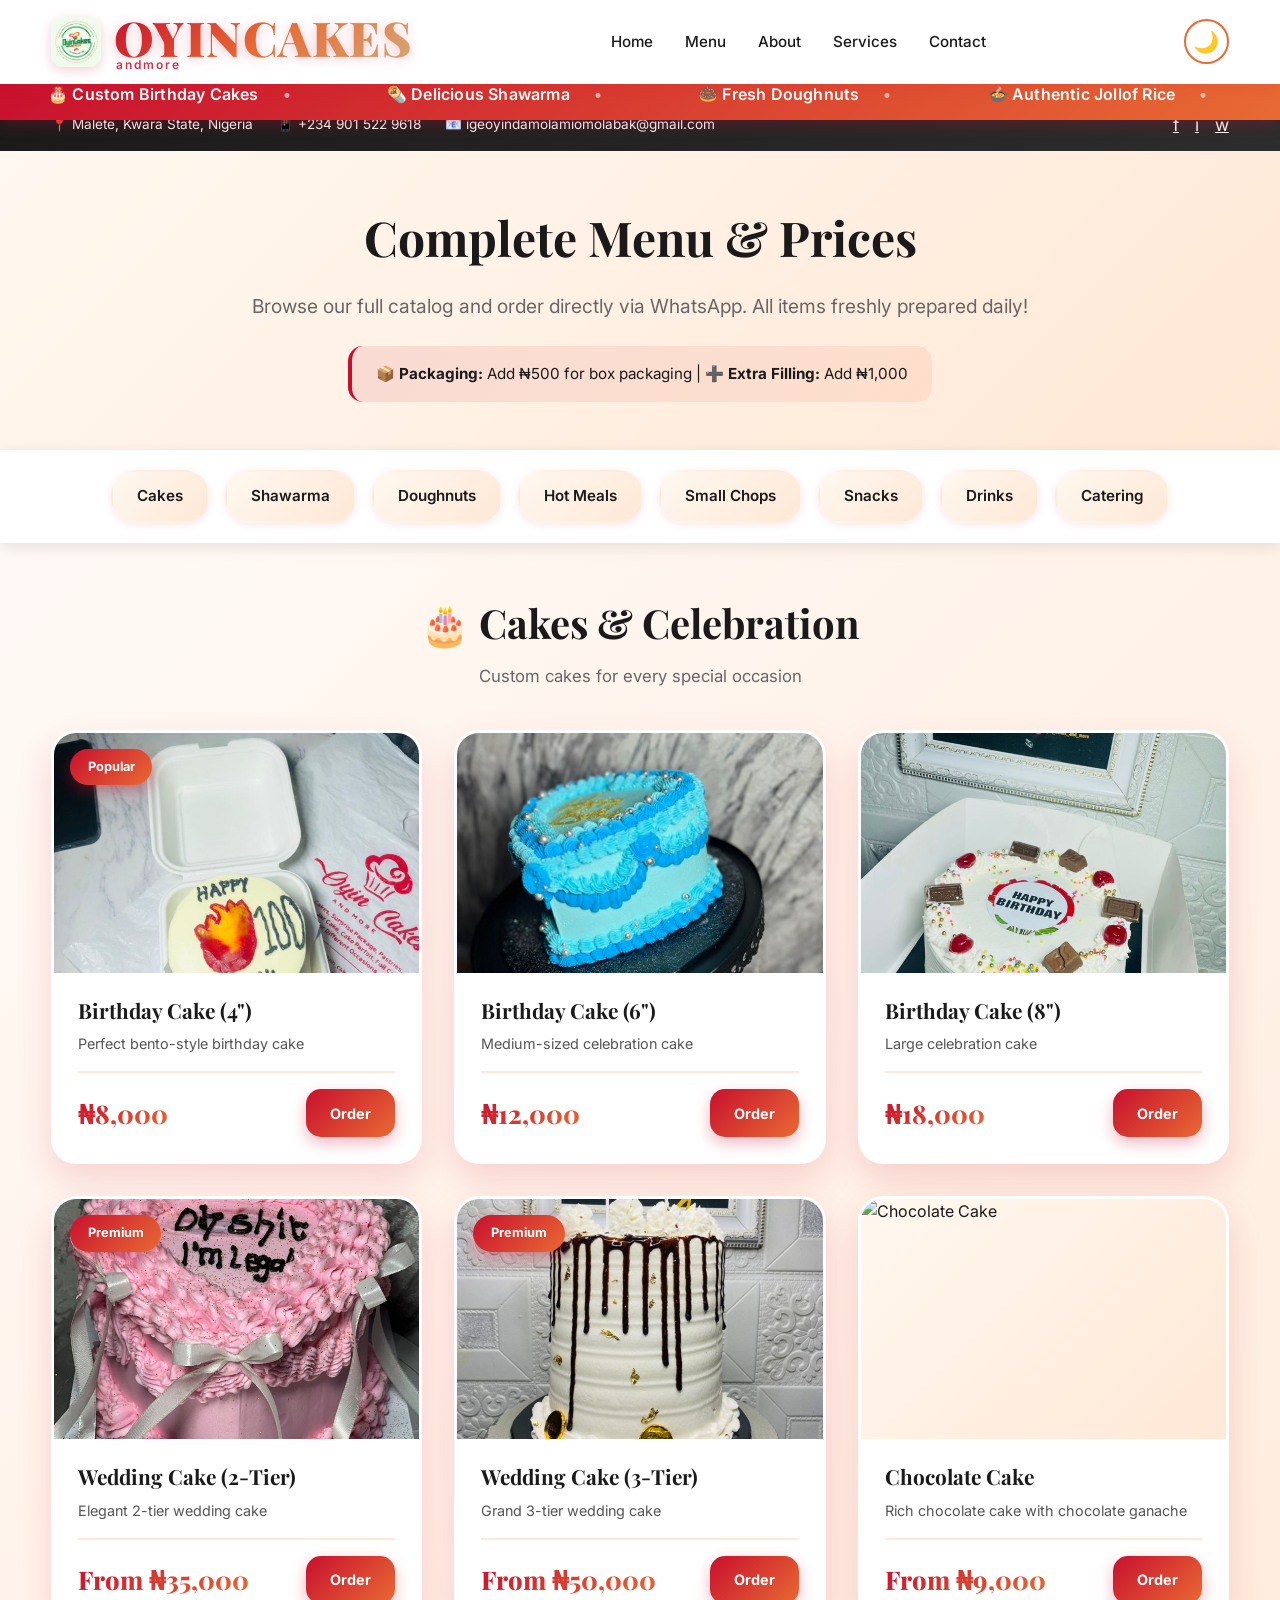
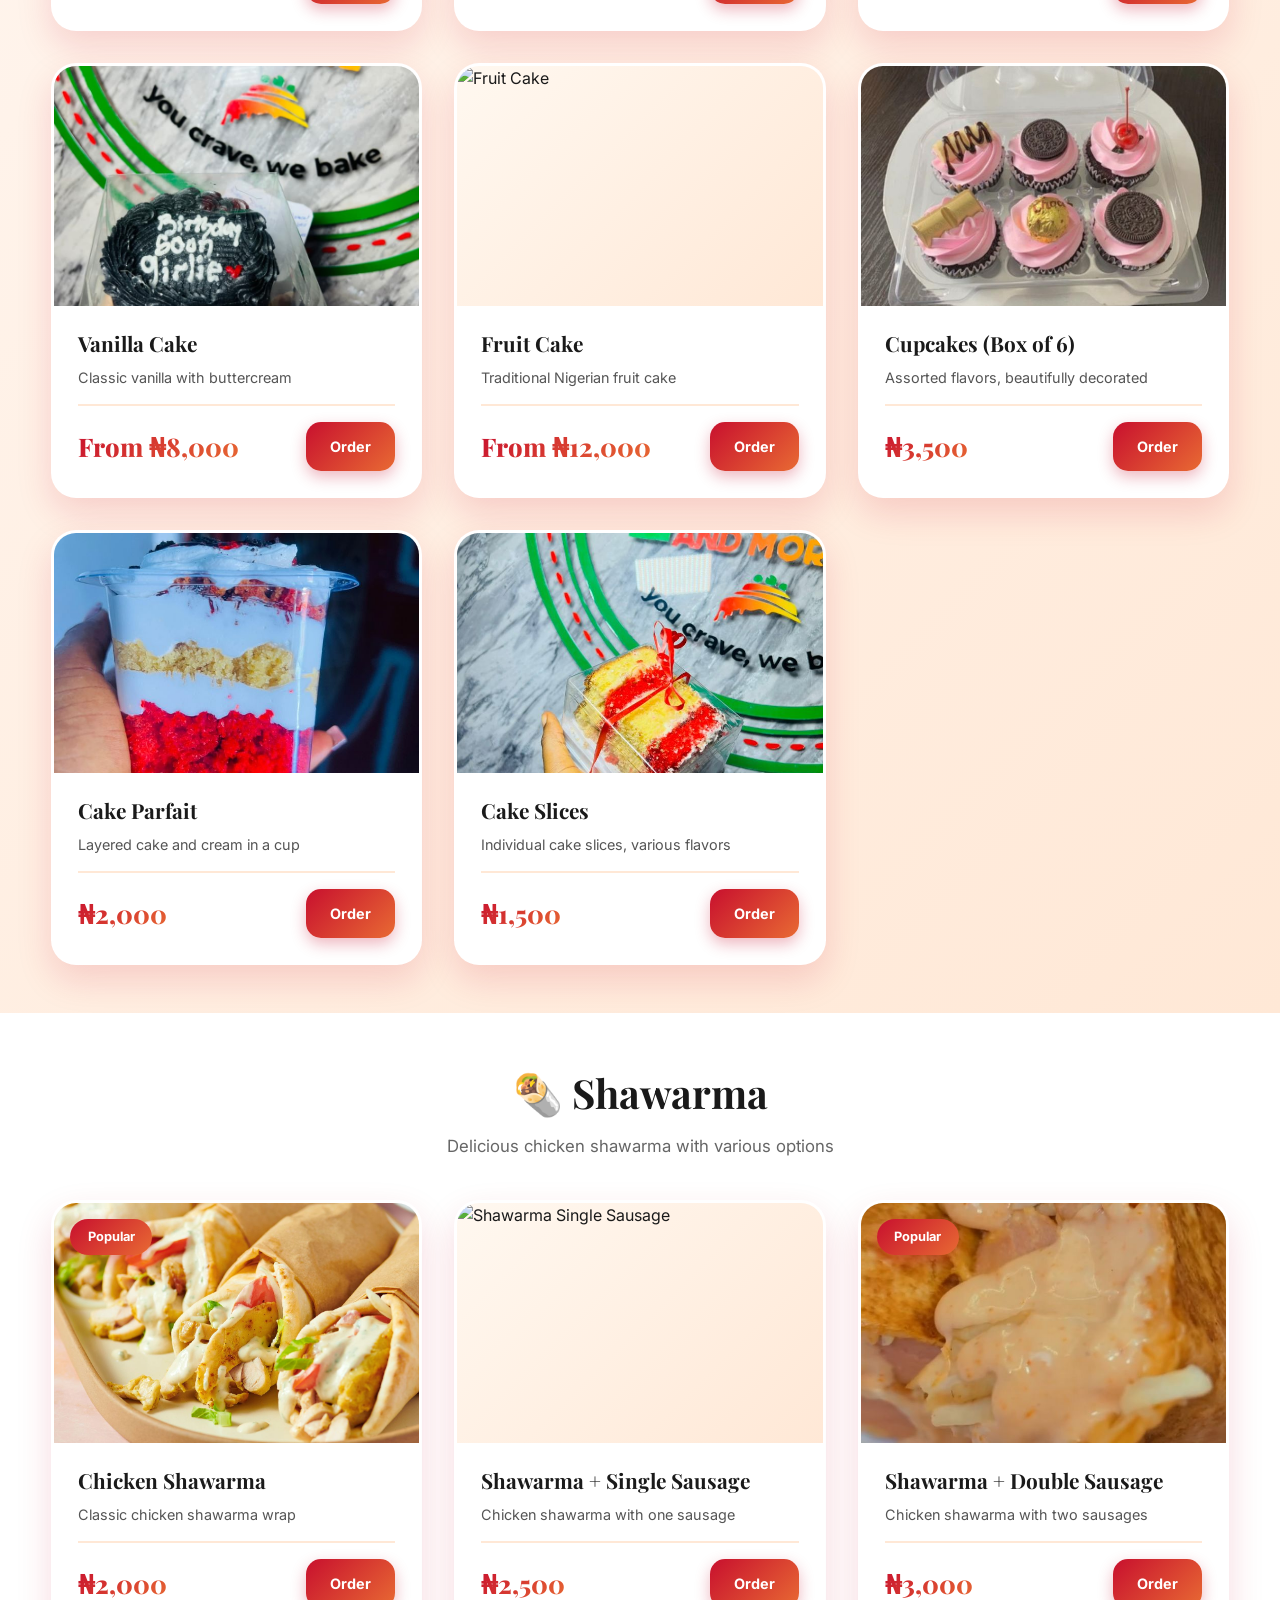
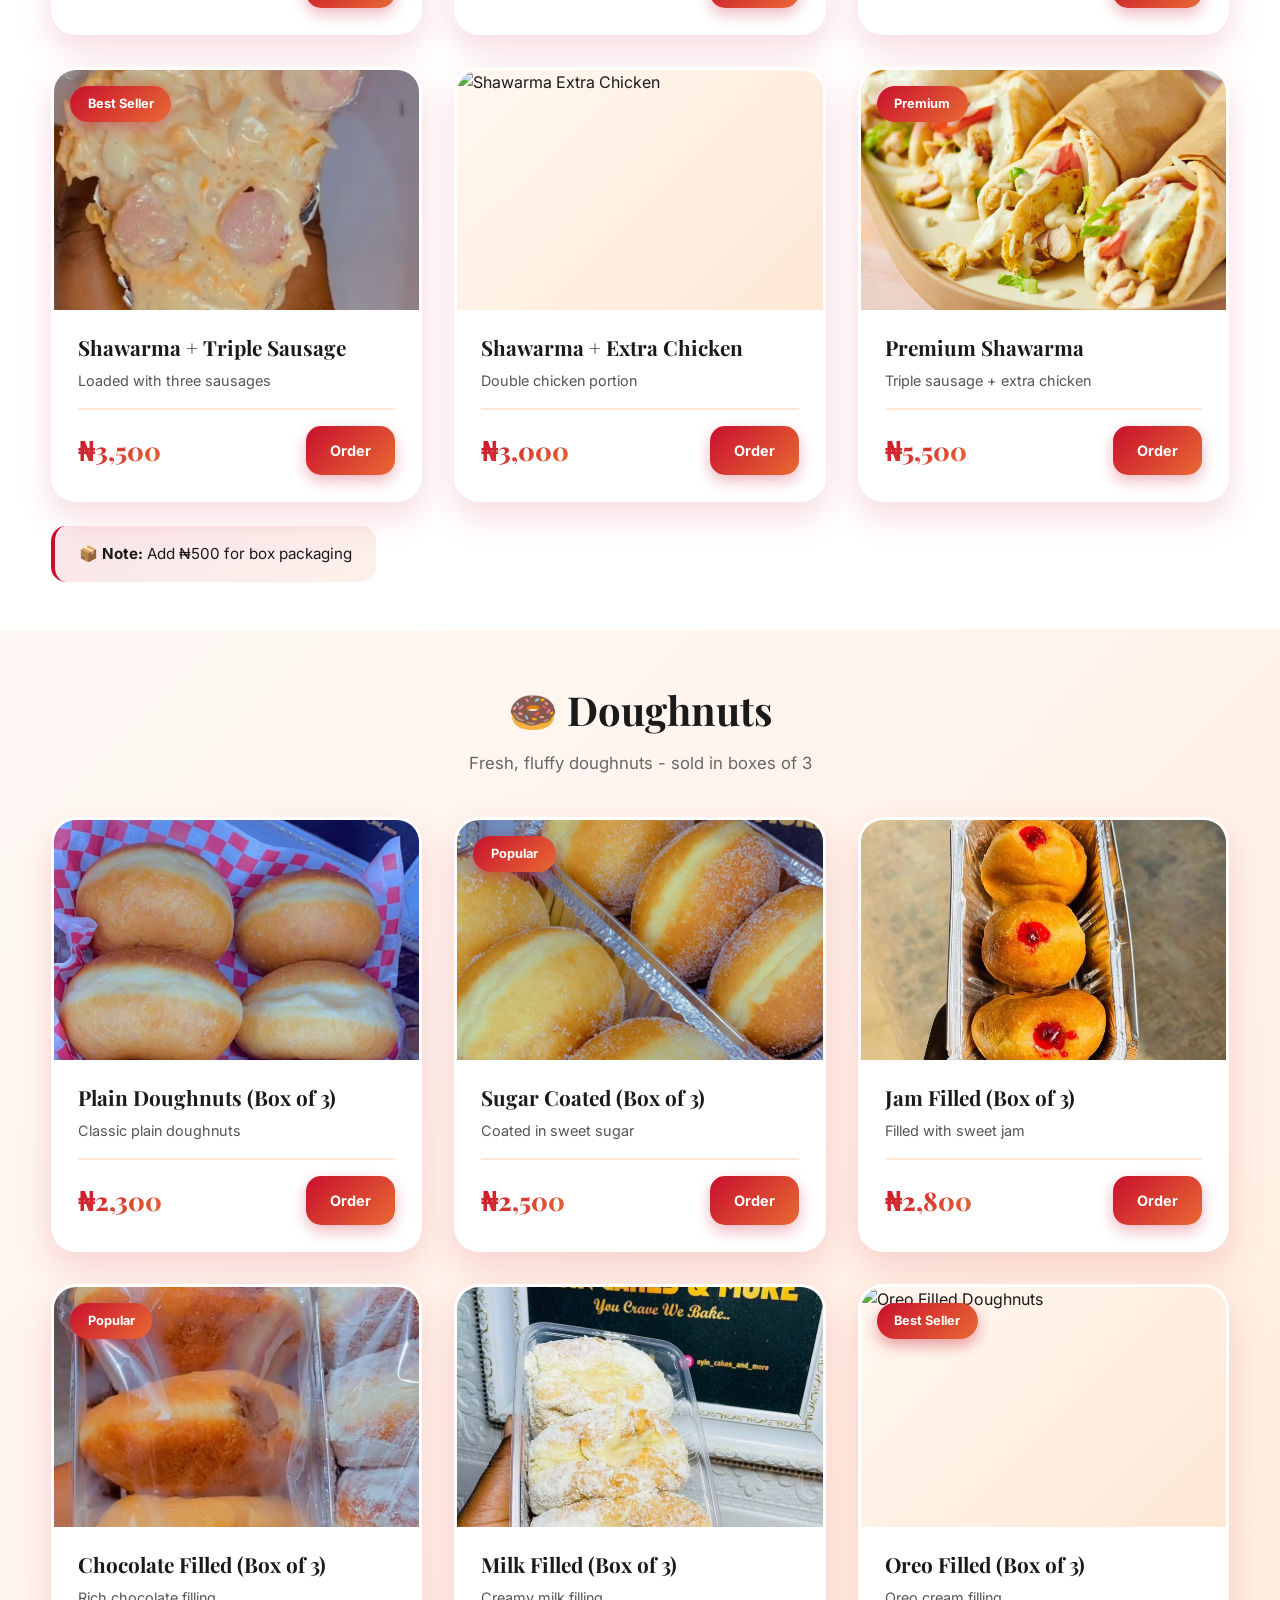
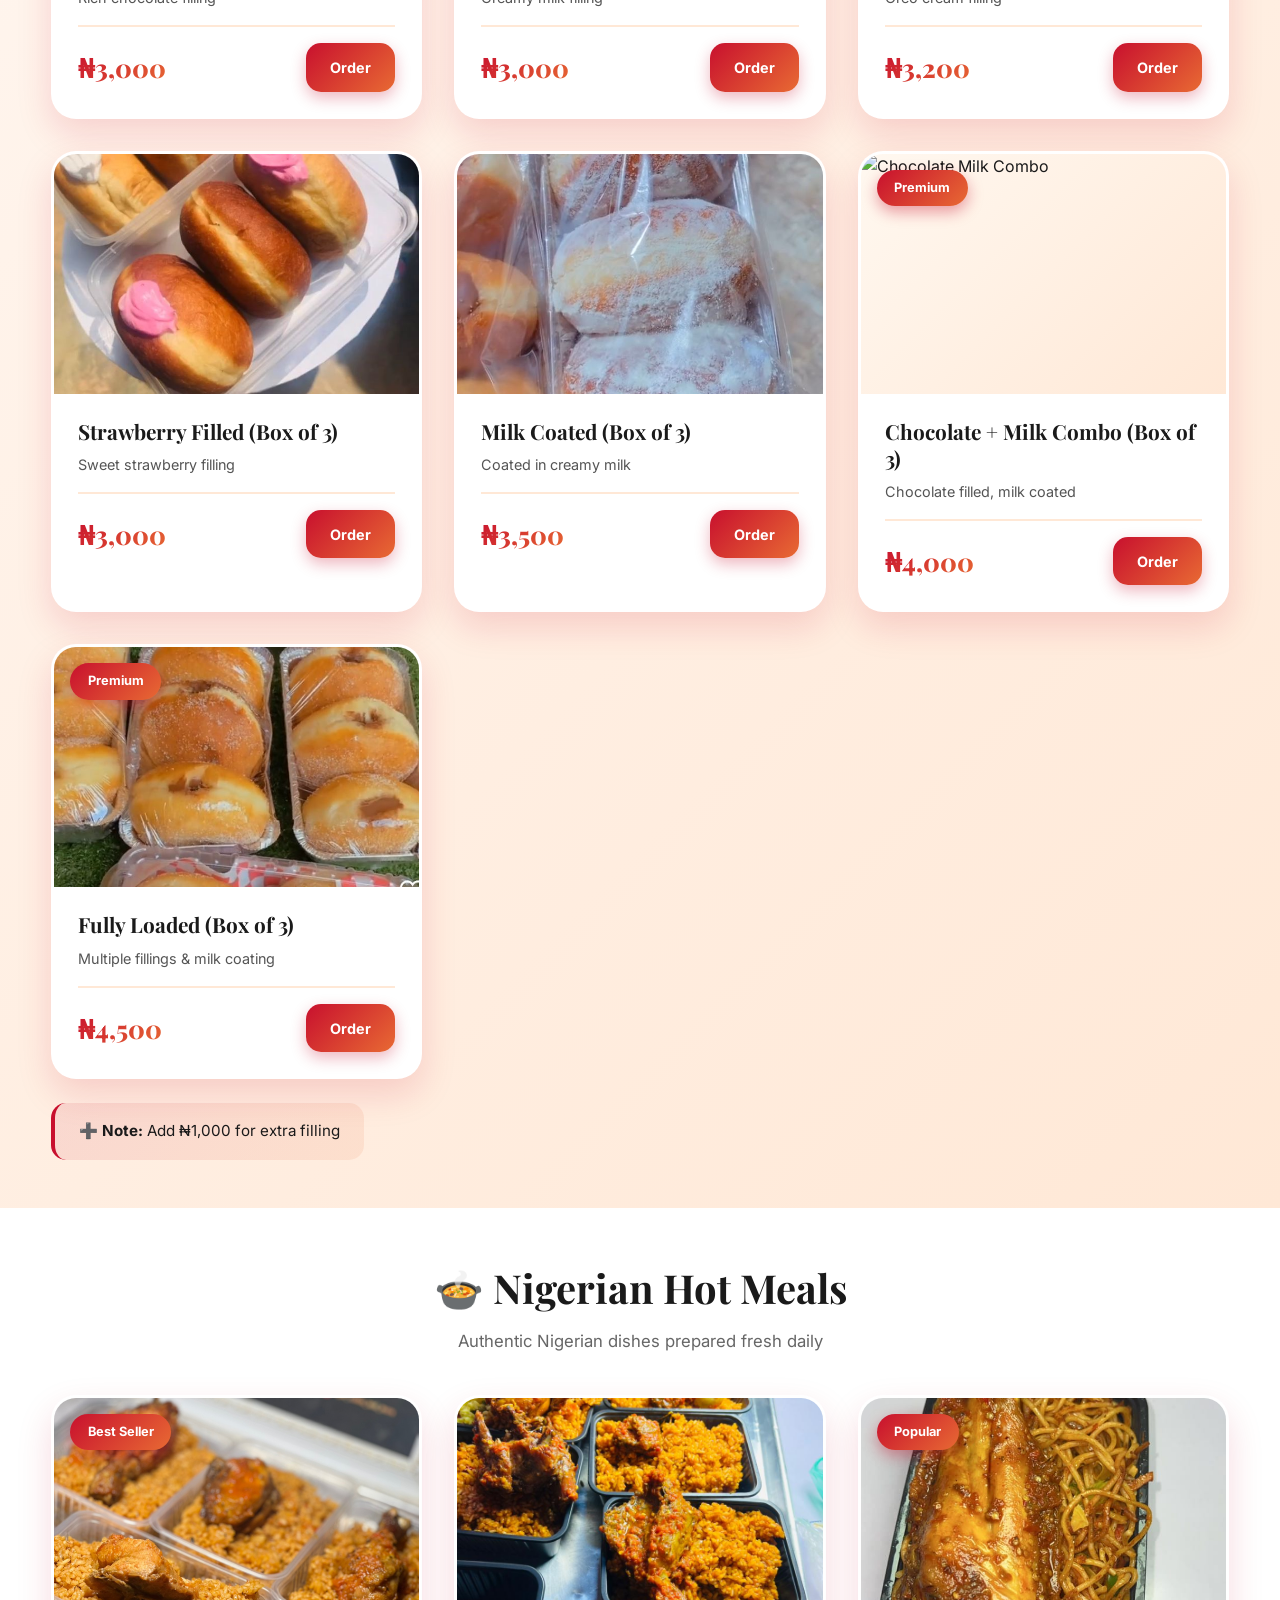
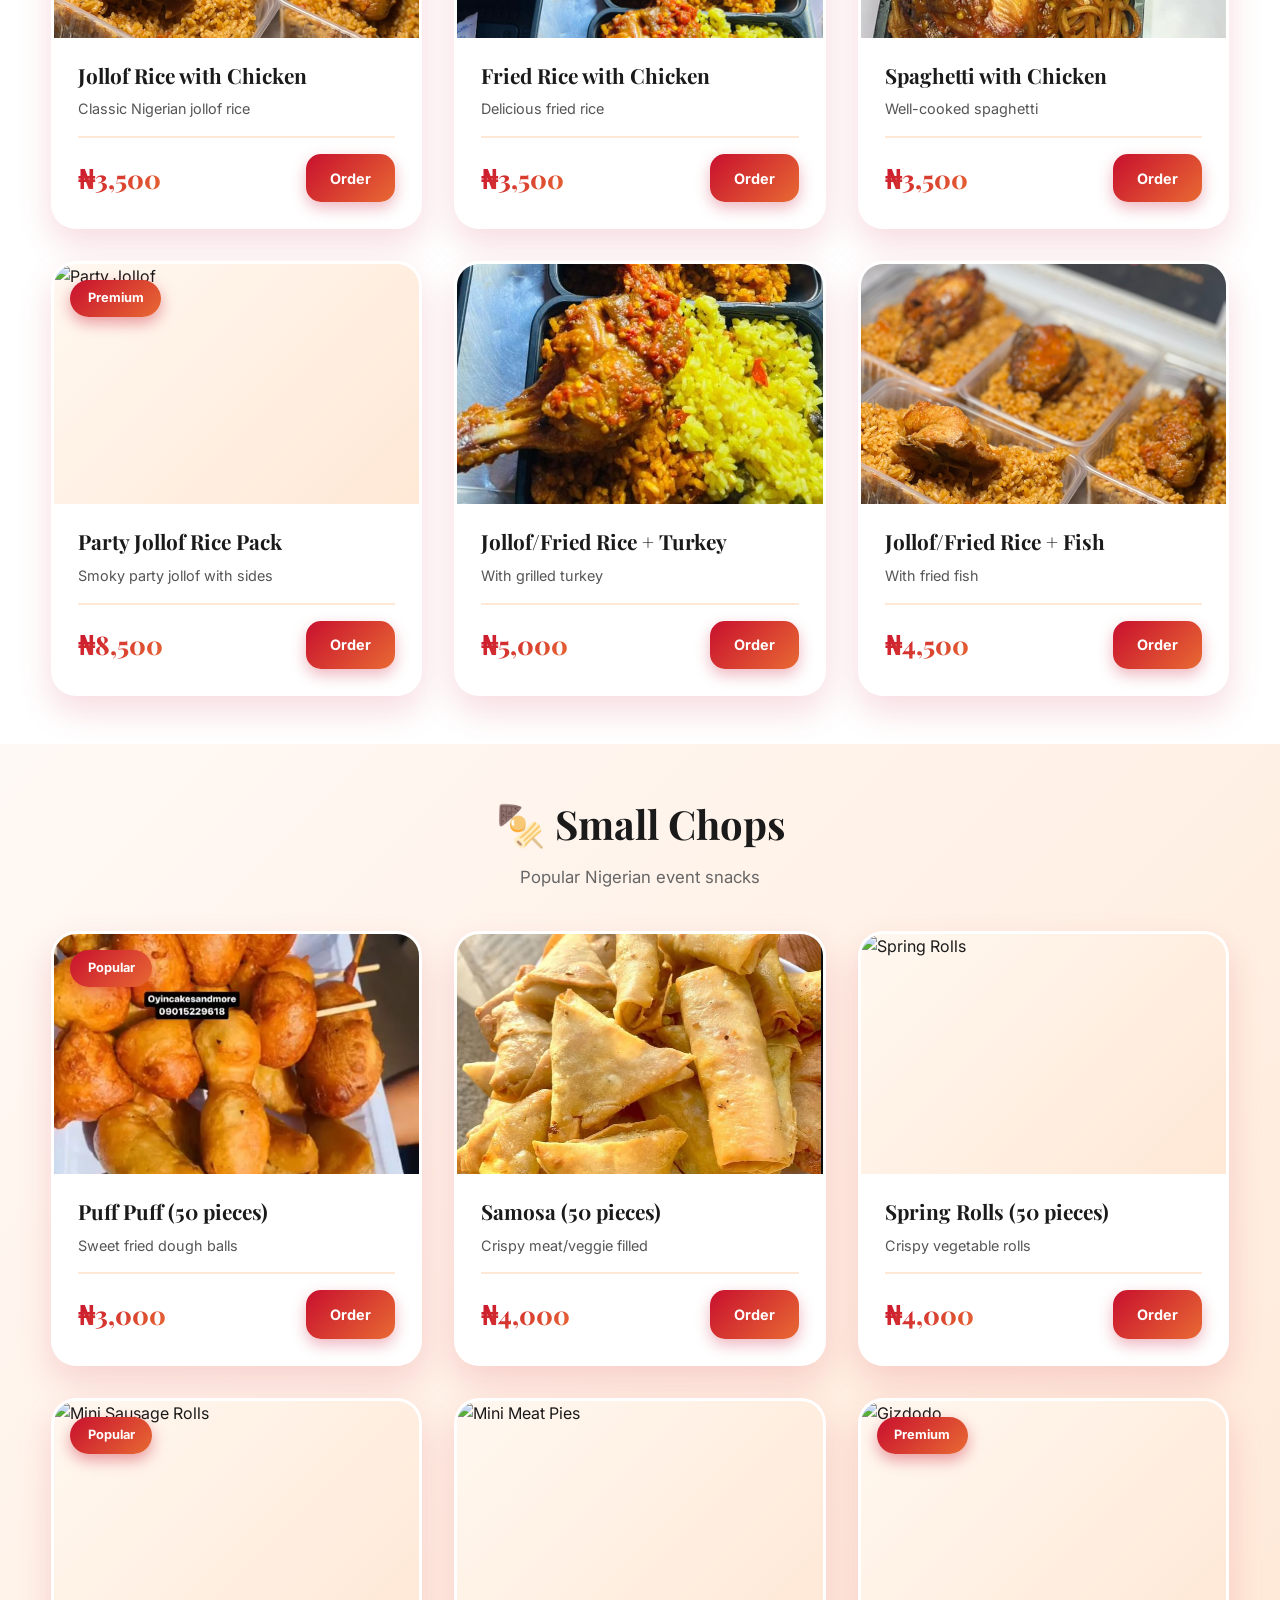
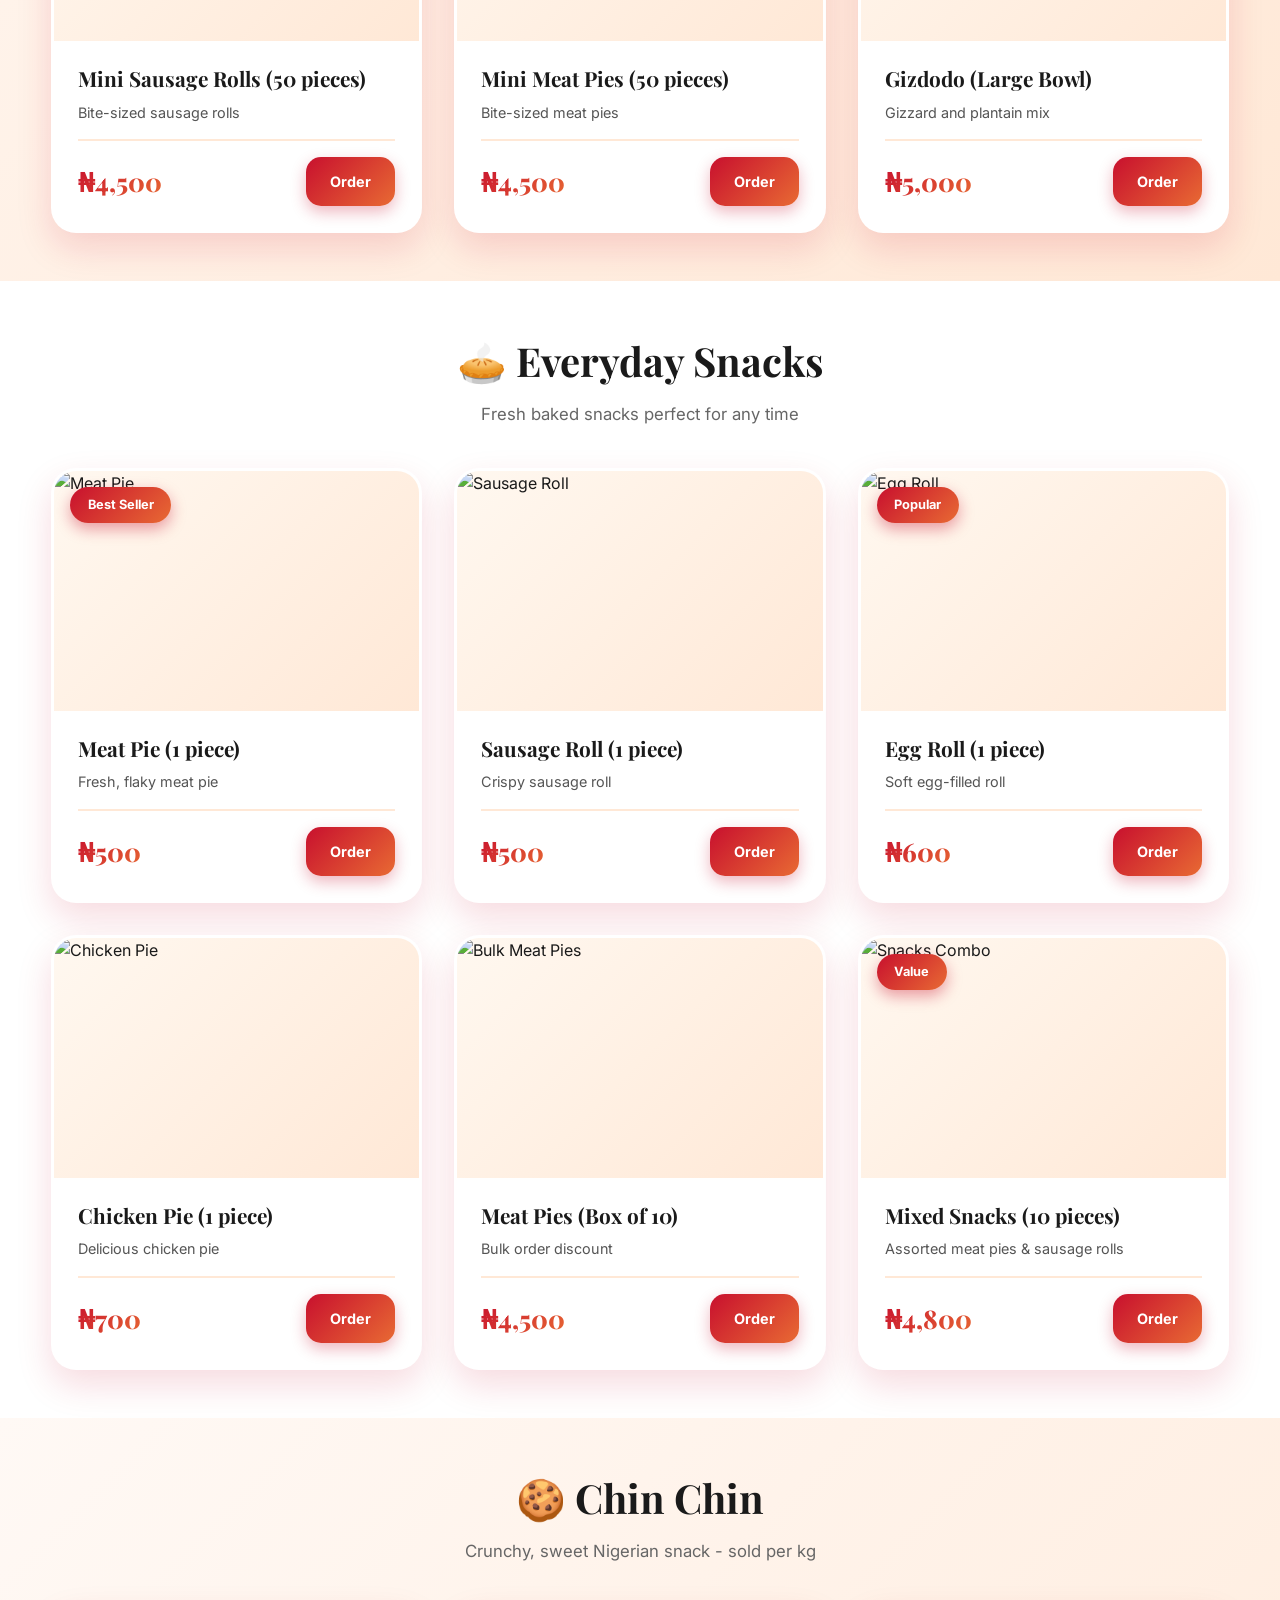
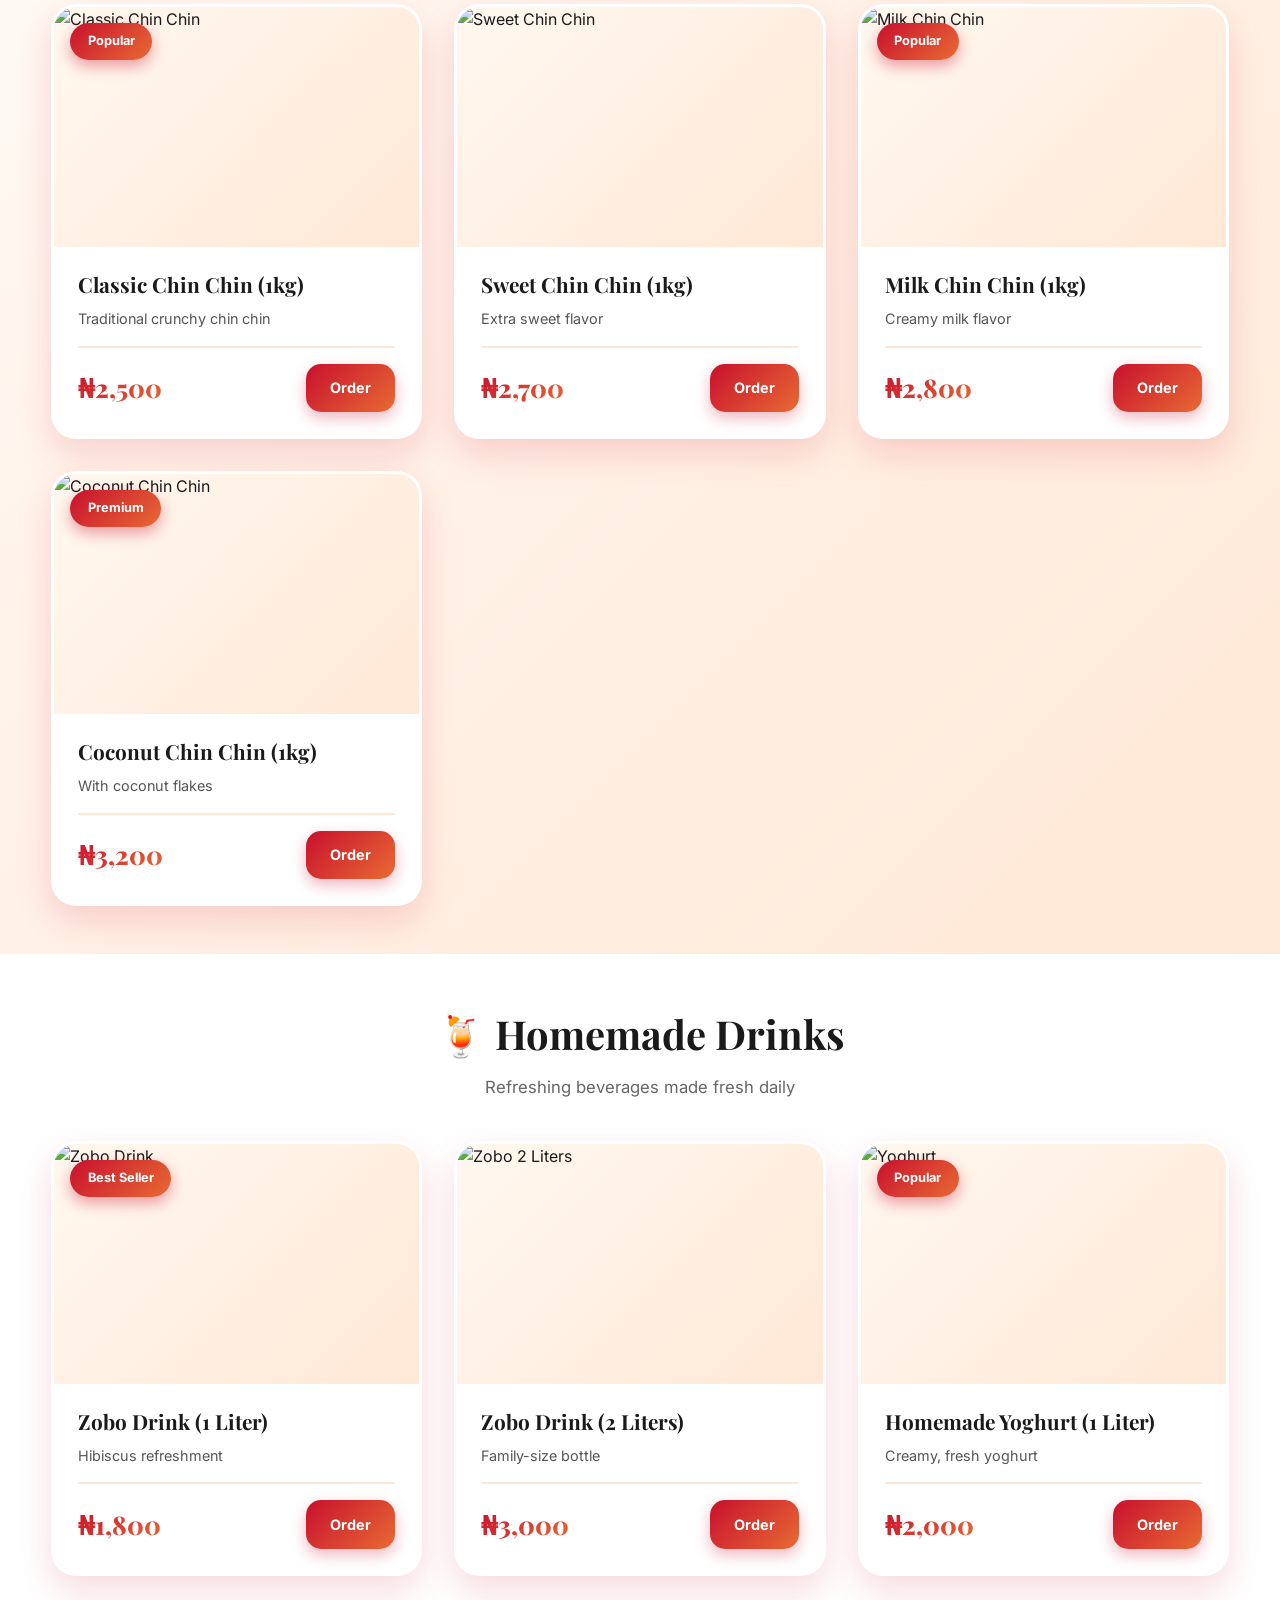
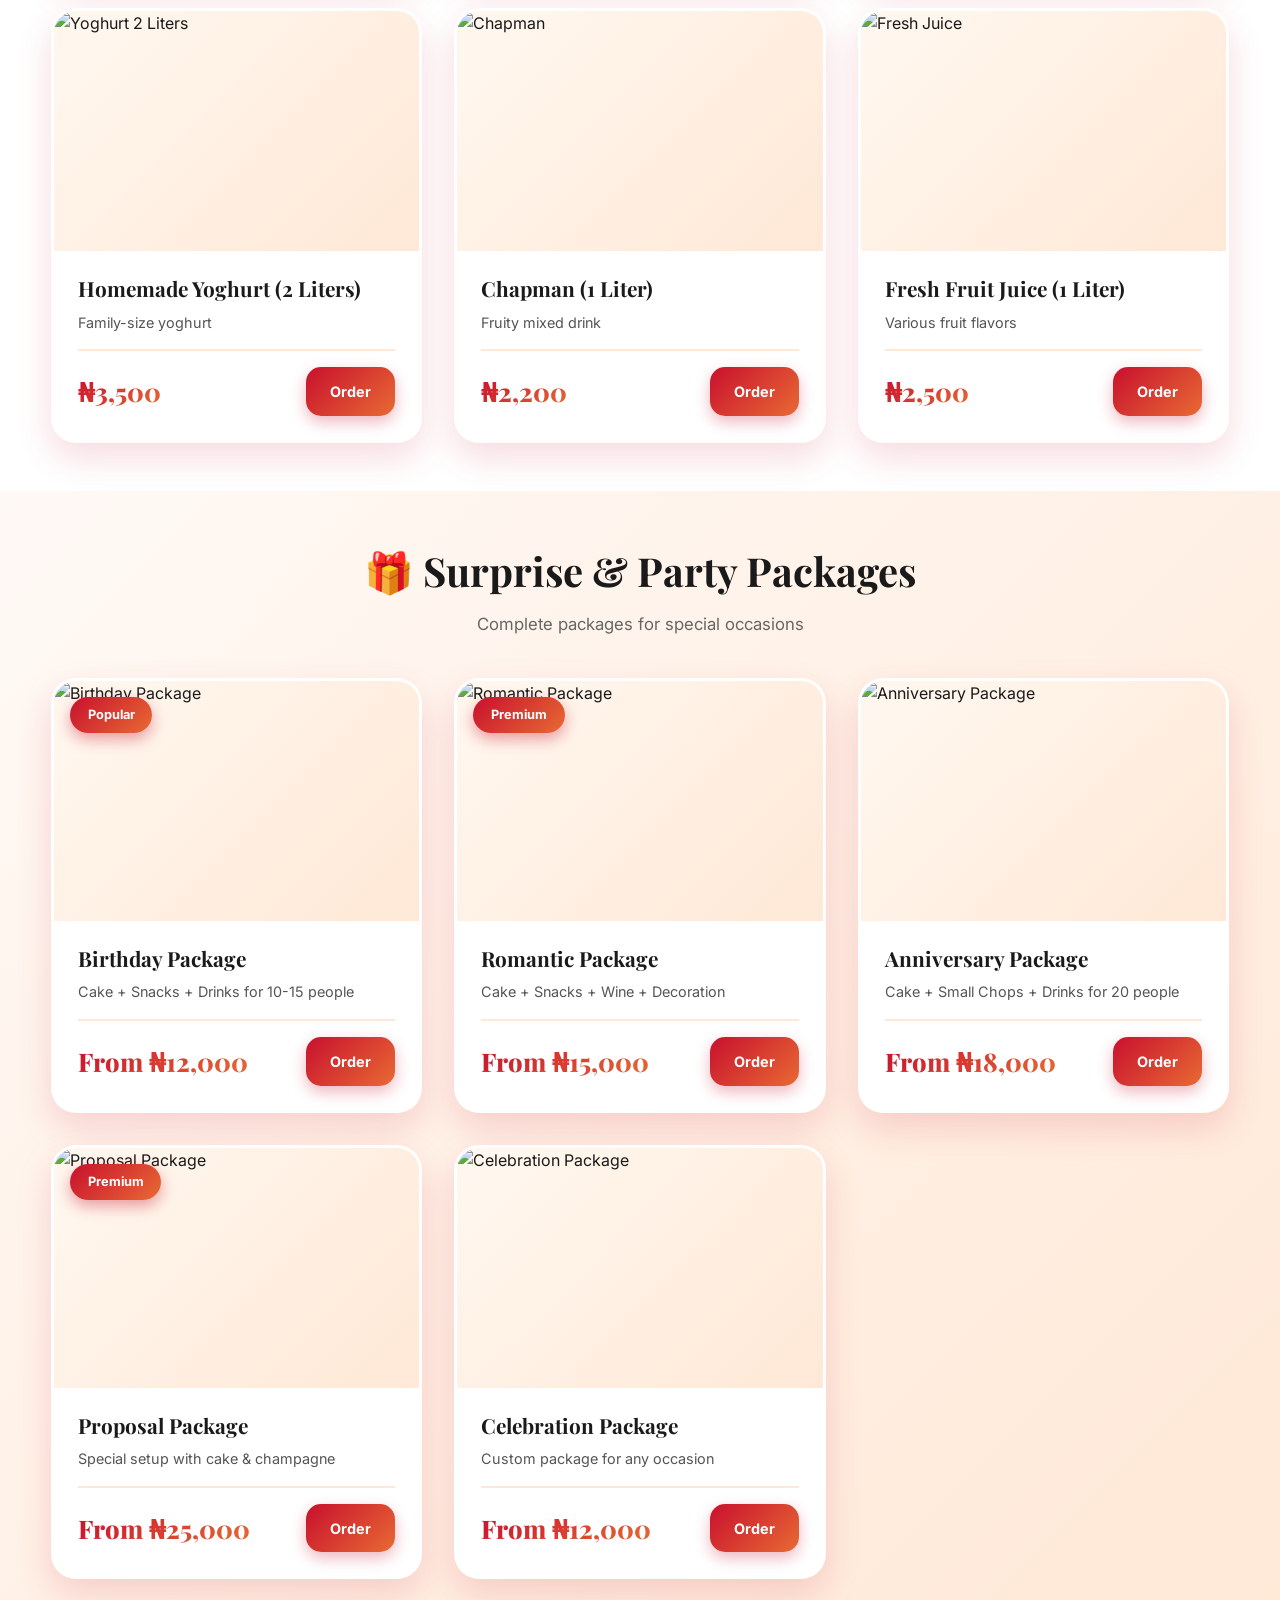
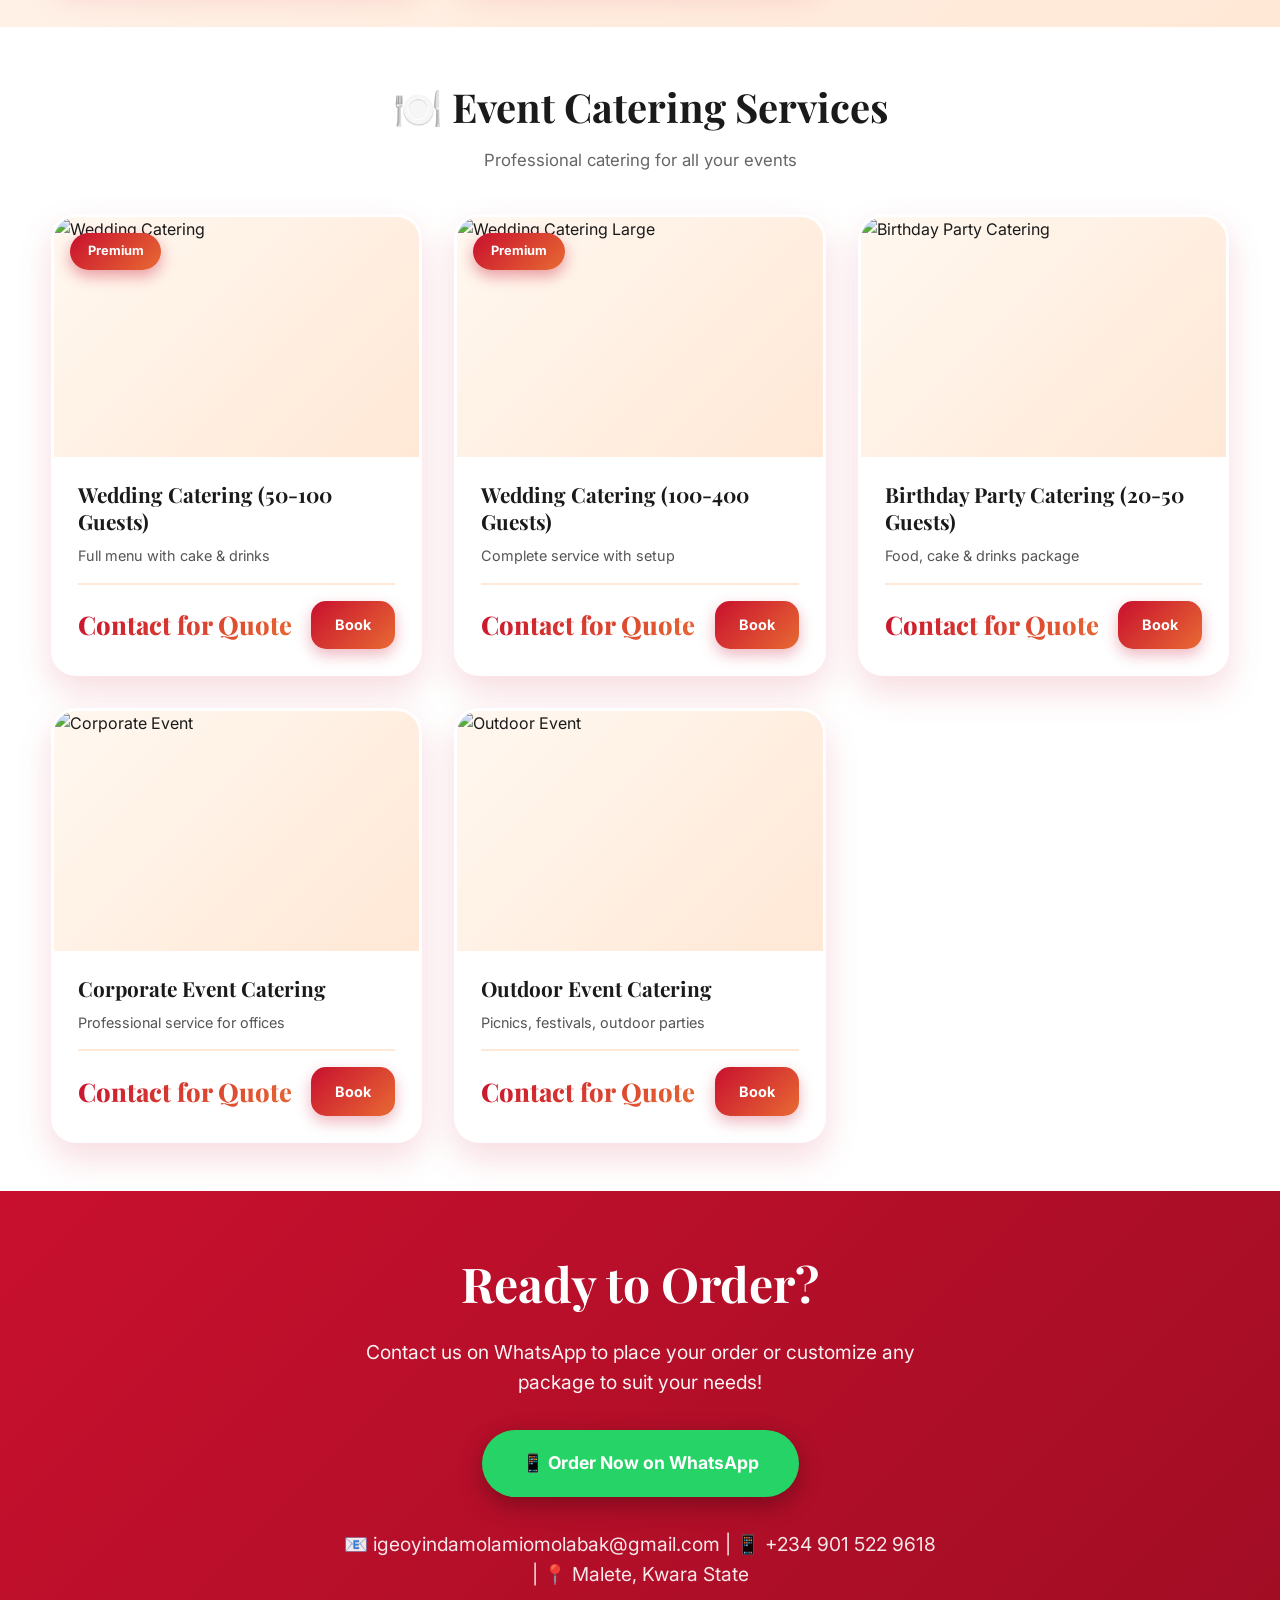
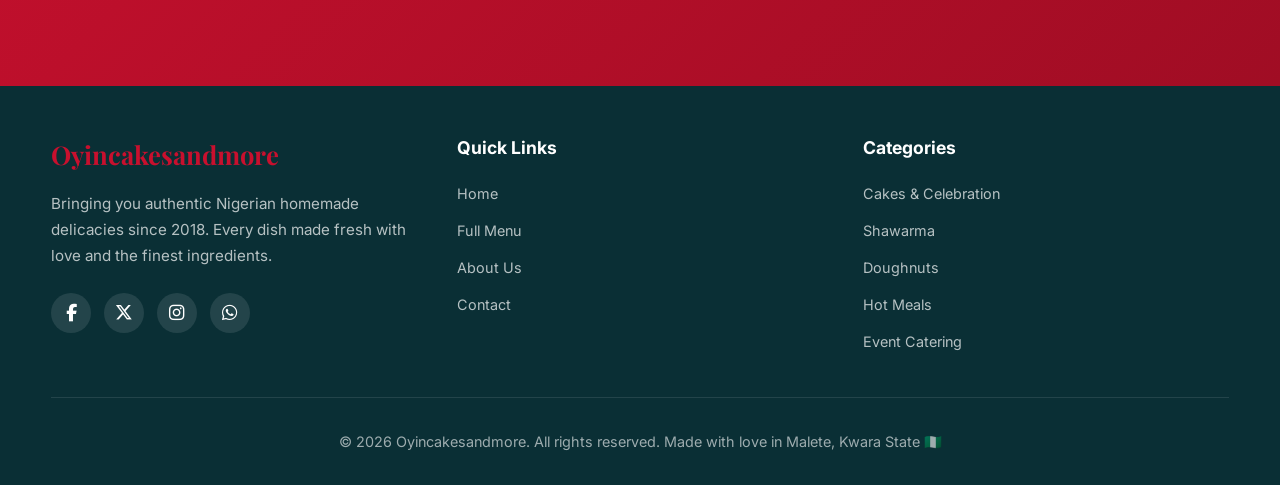
==== commit 16fc59fe: "Updtaed" ====
--- a/menu.html
+++ b/menu.html
@@ -222,7 +222,7 @@
 
         <div class="product-card fade-up">
           <div class="product-image">
-            <img src="3_tier.jpg" alt="Wedding Cake 3-Tier" loading="lazy" />
+            <img src="menu/3_tier.jpg" alt="Wedding Cake 3-Tier" loading="lazy" />
             <span class="product-badge">Premium</span>
           </div>
           <div class="product-info">
@@ -838,7 +838,7 @@
 
         <div class="product-card fade-up">
           <div class="product-image">
-            <img src="jollof_tur.png" alt="Rice with Fish" loading="lazy" />
+            <img src="menu/jollof_tur.png" alt="Rice with Fish" loading="lazy" />
           </div>
           <div class="product-info">
             <h3 class="product-name">Jollof/Fried Rice + Fish</h3>
@@ -1749,4 +1749,4 @@
       });
     </script>
   </body>
-</html>
+</html>
--- a/style/menu.css
+++ b/style/menu.css
@@ -3,36 +3,38 @@
    ============================================ */
 
 * {
-    margin: 0;
-    padding: 0;
-    box-sizing: border-box;
+  margin: 0;
+  padding: 0;
+  box-sizing: border-box;
 }
 
 :root {
-    --primary: #C8102E;
-    --secondary: #2D5016;
-    --gold: #D4A574;
-    --dark: #1A1A1A;
-    --brown: #6B4423;
-    --cream: #FFF8F0;
-    --orange: #E86A33;
-    --green: #4A7C2C;
-}
-
-html, body {
-    max-width: 100%;
-    overflow-x: hidden;
-}
-
+  --primary: #c8102e;
+  --secondary: #2d5016;
+  --gold: #d4a574;
+  --dark: #1a1a1a;
+  --brown: #6b4423;
+  --cream: #fff8f0;
+  --orange: #e86a33;
+  --green: #4a7c2c;
+}
+
+html,
 body {
-    font-family: 'Inter', sans-serif;
-    color: var(--dark);
-    line-height: 1.6;
+  max-width: 100%;
+  overflow-x: hidden;
+}
+
+body {
+  font-family: "Inter", sans-serif;
+  color: var(--dark);
+  line-height: 1.6;
+  padding-top: 100px;
 }
 
 img {
-    max-width: 100%;
-    height: auto;
+  max-width: 100%;
+  height: auto;
 }
 
 /* ============================================
@@ -40,1216 +42,1251 @@
    ============================================ */
 
 .header-top {
-    background: linear-gradient(135deg, var(--dark) 0%, #2D2D2D 100%);
-    padding: 0.7rem 0;
-    color: white;
+  background: linear-gradient(135deg, var(--dark) 0%, #2d2d2d 100%);
+  padding: 0.7rem 0;
+  color: white;
 }
 
 .header-top-content {
-    max-width: 1400px;
-    margin: 0 auto;
-    padding: 0 4%;
-    display: flex;
+  max-width: 1400px;
+  margin: 0 auto;
+  padding: 0 4%;
+  display: flex;
+  justify-content: space-between;
+  align-items: center;
+  flex-wrap: wrap;
+  gap: 0.8rem;
+  font-size: 0.85rem;
+}
+
+.header-links {
+  display: flex;
+  gap: 1.5rem;
+  flex-wrap: wrap;
+}
+
+.header-links a {
+  color: white;
+  text-decoration: none;
+  transition: color 0.3s;
+}
+
+.header-links a:hover {
+  color: var(--gold);
+}
+
+.header-social {
+  display: flex;
+  gap: 1rem;
+}
+
+.header-social a {
+  color: white;
+  font-size: 1.1rem;
+  transition: all 0.3s;
+}
+
+.header-social a:hover {
+  color: var(--gold);
+  transform: translateY(-2px);
+}
+
+/* ============================================
+   MAIN HEADER
+   ============================================ */
+
+header {
+  position: fixed;
+  top: 0;
+  left: 0;
+  width: 100%;
+  background: white;
+  box-shadow: 0 2px 15px rgba(200, 16, 46, 0.1);
+  z-index: 1000;
+  backdrop-filter: blur(10px);
+}
+
+.nav-container {
+  max-width: 1400px;
+  margin: 0 auto;
+  padding: 0.8rem 4%;
+  display: flex;
+  justify-content: space-between;
+  align-items: center;
+  gap: 2rem;
+}
+
+nav ul {
+  display: flex;
+  gap: 2rem;
+  list-style: none;
+  align-items: center;
+}
+
+nav a {
+  text-decoration: none;
+  color: var(--dark);
+  font-weight: 500;
+  font-size: 0.95rem;
+  transition: color 0.3s;
+  position: relative;
+}
+
+nav a::after {
+  content: "";
+  position: absolute;
+  bottom: -5px;
+  left: 0;
+  width: 0;
+  height: 2px;
+  background: linear-gradient(135deg, var(--primary), var(--orange));
+  transition: width 0.3s;
+}
+
+nav a:hover::after {
+  width: 100%;
+}
+
+nav a:hover {
+  color: var(--primary);
+}
+
+.nav-actions {
+  display: flex;
+  gap: 0.8rem;
+  align-items: center;
+}
+
+.menu-toggle {
+  display: none;
+  background: none;
+  border: none;
+  font-size: 1.8rem;
+  cursor: pointer;
+  color: var(--dark);
+  transition: all 0.3s;
+}
+
+.menu-toggle:hover {
+  color: var(--primary);
+  transform: scale(1.1);
+}
+
+/* ============================================
+   LOGO
+   ============================================ */
+
+.logo {
+  display: flex;
+  align-items: center;
+  text-decoration: none;
+  flex-shrink: 0;
+  gap: 0.8rem;
+  transition: all 0.3s;
+}
+
+.logo:hover {
+  transform: scale(1.02);
+}
+
+.logo img {
+  height: 50px;
+  width: auto;
+  object-fit: contain;
+  border-radius: 12px;
+  box-shadow: 0 3px 12px rgba(200, 16, 46, 0.2);
+  transition: all 0.3s;
+}
+
+.logo:hover img {
+  box-shadow: 0 5px 20px rgba(200, 16, 46, 0.3);
+}
+
+.logo-text-wrapper {
+  display: flex;
+  flex-direction: column;
+  line-height: 1;
+}
+
+.logo-text-main {
+  font-family: "Playfair Display", serif;
+  font-size: 3rem;
+  font-weight: 900;
+  background: linear-gradient(
+    135deg,
+    var(--primary) 0%,
+    var(--orange) 50%,
+    var(--gold) 100%
+  );
+  -webkit-background-clip: text;
+  -webkit-text-fill-color: transparent;
+  background-clip: text;
+  letter-spacing: 1.5px;
+  filter: drop-shadow(0 2px 6px rgba(200, 16, 46, 0.25));
+  transition: all 0.3s;
+}
+
+.logo-text-sub {
+  font-family: "Inter", sans-serif;
+  font-size: 0.75rem;
+  font-weight: 600;
+  color: var(--primary);
+  letter-spacing: 2px;
+  margin-top: -2px;
+  margin-left: 2px;
+  opacity: 0.85;
+  transition: all 0.3s;
+}
+
+.logo:hover .logo-text-main {
+  letter-spacing: 2px;
+  filter: drop-shadow(0 3px 10px rgba(200, 16, 46, 0.4));
+}
+
+.logo:hover .logo-text-sub {
+  opacity: 1;
+  color: var(--orange);
+}
+
+/* ============================================
+   SCROLLING TICKER
+   ============================================ */
+
+.services-ticker {
+  position: fixed;
+  top: 70px;
+  left: 0;
+  width: 100%;
+  background: linear-gradient(135deg, var(--primary) 0%, var(--orange) 100%);
+  color: white;
+  overflow: hidden;
+  height: 50px;
+  display: flex;
+  align-items: center;
+  z-index: 999;
+  box-shadow: 0 4px 15px rgba(200, 16, 46, 0.3);
+}
+
+.ticker-content {
+  display: flex;
+  animation: scroll-left 30s linear infinite;
+  white-space: nowrap;
+}
+
+.ticker-item {
+  display: inline-block;
+  padding: 0 3rem;
+  font-weight: 600;
+  font-size: 1rem;
+  letter-spacing: 0.2px;
+}
+
+.ticker-item::after {
+  content: "•";
+  margin-left: 1.5rem;
+  opacity: 0.6;
+}
+
+@keyframes scroll-left {
+  0% {
+    transform: translateX(0);
+  }
+  100% {
+    transform: translateX(-50%);
+  }
+}
+
+.services-ticker:hover .ticker-content {
+  animation-play-state: paused;
+}
+
+/* ============================================
+   DARK MODE TOGGLE
+   ============================================ */
+
+.dark-mode-toggle {
+  background: transparent;
+  border: 2px solid var(--orange);
+  color: var(--dark);
+  width: 45px;
+  height: 45px;
+  border-radius: 50%;
+  cursor: pointer;
+  display: flex;
+  align-items: center;
+  justify-content: center;
+  transition: all 0.3s;
+  font-size: 1.3rem;
+  flex-shrink: 0;
+}
+
+.dark-mode-toggle:hover {
+  background: var(--dark);
+  color: white;
+  transform: rotate(20deg);
+}
+
+/* ============================================
+   MENU NAVIGATION
+   ============================================ */
+
+.menu-navigation {
+  position: sticky;
+  top: 114px;
+  background: white;
+  padding: 1.2rem 4%;
+  box-shadow: 0 4px 15px rgba(0, 0, 0, 0.1);
+  z-index: 997;
+  overflow-x: auto;
+  overflow-y: hidden;
+  white-space: nowrap;
+  scrollbar-width: none;
+  display: flex;
+  gap: 1rem;
+  justify-content: center;
+}
+
+.menu-navigation::-webkit-scrollbar {
+  display: none;
+}
+
+.menu-navigation a {
+  padding: 0.8rem 1.5rem;
+  background: linear-gradient(135deg, #fff8f0 0%, #ffe8d6 100%);
+  color: var(--dark);
+  text-decoration: none;
+  border-radius: 25px;
+  font-weight: 600;
+  font-size: 0.95rem;
+  transition: all 0.3s;
+  white-space: nowrap;
+  border: 2px solid transparent;
+  box-shadow: 0 2px 8px rgba(200, 16, 46, 0.1);
+}
+
+.menu-navigation a:hover {
+  background: linear-gradient(135deg, var(--primary) 0%, var(--orange) 100%);
+  color: white;
+  transform: translateY(-2px);
+  box-shadow: 0 6px 15px rgba(200, 16, 46, 0.3);
+}
+
+.menu-navigation a.active {
+  background: linear-gradient(135deg, var(--primary) 0%, var(--orange) 100%);
+  color: white;
+  box-shadow: 0 4px 12px rgba(200, 16, 46, 0.4);
+}
+
+/* ============================================
+   MENU HERO
+   ============================================ */
+
+.menu-hero {
+  padding: 3rem 4%;
+  background: linear-gradient(135deg, var(--cream) 0%, #ffe8d6 100%);
+  text-align: center;
+}
+
+.menu-hero-content h1 {
+  font-family: "Playfair Display", serif;
+  font-size: clamp(2rem, 5vw, 3rem);
+  color: var(--dark);
+  margin-bottom: 1rem;
+}
+
+.menu-hero-content p {
+  font-size: clamp(1rem, 2vw, 1.2rem);
+  color: #666;
+  margin-bottom: 1.5rem;
+}
+
+.menu-note {
+  background: linear-gradient(
+    135deg,
+    rgba(200, 16, 46, 0.1) 0%,
+    rgba(232, 106, 51, 0.1) 100%
+  );
+  padding: 1rem 1.5rem;
+  border-radius: 15px;
+  border-left: 4px solid var(--primary);
+  font-size: 0.95rem;
+  display: inline-block;
+}
+
+/* ============================================
+   MENU CATEGORIES
+   ============================================ */
+
+.menu-category {
+  padding: 3rem 4%;
+}
+
+.menu-category:nth-child(even) {
+  background: linear-gradient(135deg, #fff9f5 0%, #ffe8d6 100%);
+}
+
+.menu-category:nth-child(odd) {
+  background: white;
+}
+
+.category-header {
+  text-align: center;
+  margin-bottom: 2.5rem;
+}
+
+.category-header h2 {
+  font-family: "Playfair Display", serif;
+  font-size: clamp(1.8rem, 4vw, 2.5rem);
+  color: var(--dark);
+  margin-bottom: 0.5rem;
+}
+
+.category-header p {
+  color: #666;
+  font-size: 1.05rem;
+}
+
+/* ============================================
+   PRODUCTS GRID
+   ============================================ */
+
+.products-grid {
+  display: grid;
+  grid-template-columns: repeat(2, 1fr);
+  gap: 2rem;
+  max-width: 1400px;
+  margin: 0 auto;
+}
+
+.product-card {
+  background: white;
+  border-radius: 25px;
+  overflow: hidden;
+  box-shadow: 0 15px 35px rgba(200, 16, 46, 0.15);
+  transition: all 0.4s cubic-bezier(0.4, 0, 0.2, 1);
+  position: relative;
+  border: 3px solid transparent;
+}
+
+.product-card::before {
+  content: "";
+  position: absolute;
+  top: 0;
+  left: 0;
+  right: 0;
+  bottom: 0;
+  border-radius: 25px;
+  padding: 3px;
+  background: linear-gradient(135deg, #c8102e, #e86a33, #d4a574);
+  -webkit-mask:
+    linear-gradient(#fff 0 0) content-box,
+    linear-gradient(#fff 0 0);
+  -webkit-mask-composite: xor;
+  mask-composite: exclude;
+  opacity: 0;
+  transition: opacity 0.4s;
+}
+
+.product-card:hover::before {
+  opacity: 1;
+}
+
+.product-card:hover {
+  transform: translateY(-10px) scale(1.02);
+  box-shadow: 0 25px 50px rgba(200, 16, 46, 0.25);
+}
+
+.product-image {
+  width: 100%;
+  position: relative;
+  overflow: hidden;
+  height: 240px;
+  background: linear-gradient(135deg, #fff8f0 0%, #ffe8d6 100%);
+}
+
+.product-image img {
+  width: 100%;
+  height: 100%;
+  object-fit: cover;
+  transition: transform 0.6s cubic-bezier(0.4, 0, 0.2, 1);
+}
+
+.product-card:hover .product-image img {
+  transform: scale(1.15) rotate(2deg);
+}
+
+.product-badge {
+  position: absolute;
+  top: 1rem;
+  left: 1rem;
+  background: linear-gradient(135deg, #c8102e 0%, #e86a33 100%);
+  color: white;
+  padding: 0.5rem 1.1rem;
+  border-radius: 25px;
+  font-weight: 700;
+  font-size: 0.8rem;
+  z-index: 10;
+  box-shadow: 0 6px 15px rgba(200, 16, 46, 0.4);
+  animation: pulse 2s infinite;
+}
+
+@keyframes pulse {
+  0%,
+  100% {
+    transform: scale(1);
+  }
+  50% {
+    transform: scale(1.05);
+  }
+}
+
+.product-info {
+  padding: 1.5rem;
+  background: white;
+}
+
+.product-rating {
+  display: flex;
+  align-items: center;
+  gap: 0.5rem;
+  margin-bottom: 0.8rem;
+  padding: 0.6rem 0.8rem;
+  background: linear-gradient(135deg, #fff8e1 0%, #ffe8d6 100%);
+  border-radius: 12px;
+  border-left: 4px solid #d4a574;
+}
+
+.stars {
+  color: #ffb800;
+  font-size: 0.95rem;
+  text-shadow: 0 2px 4px rgba(255, 184, 0, 0.3);
+}
+
+.rating-count {
+  color: #666;
+  font-size: 0.8rem;
+  font-weight: 600;
+}
+
+.product-name {
+  font-family: "Playfair Display", serif;
+  font-size: 1.3rem;
+  margin-bottom: 0.6rem;
+  font-weight: 700;
+  color: var(--dark);
+  line-height: 1.3;
+}
+
+.product-desc {
+  color: #555;
+  font-size: 0.9rem;
+  margin-bottom: 1rem;
+  line-height: 1.5;
+}
+
+.product-footer {
+  display: flex;
+  justify-content: space-between;
+  align-items: center;
+  padding-top: 1rem;
+  border-top: 2px solid #ffe8d6;
+  gap: 1rem;
+}
+
+.product-price {
+  font-family: "Playfair Display", serif;
+  font-size: 1.6rem;
+  font-weight: 800;
+  background: linear-gradient(135deg, #c8102e 0%, #e86a33 100%);
+  -webkit-background-clip: text;
+  -webkit-text-fill-color: transparent;
+  background-clip: text;
+}
+
+.order-btn {
+  background: linear-gradient(135deg, #c8102e 0%, #e86a33 100%);
+  color: white;
+  padding: 0.8rem 1.5rem;
+  border-radius: 15px;
+  font-weight: 700;
+  text-decoration: none;
+  transition: all 0.3s;
+  display: inline-block;
+  font-size: 0.9rem;
+  white-space: nowrap;
+  box-shadow: 0 6px 15px rgba(200, 16, 46, 0.3);
+  position: relative;
+  overflow: hidden;
+}
+
+.order-btn::before {
+  content: "";
+  position: absolute;
+  top: 0;
+  left: -100%;
+  width: 100%;
+  height: 100%;
+  background: linear-gradient(
+    90deg,
+    transparent,
+    rgba(255, 255, 255, 0.3),
+    transparent
+  );
+  transition: left 0.5s;
+}
+
+.order-btn:hover::before {
+  left: 100%;
+}
+
+.order-btn:hover {
+  transform: translateY(-3px);
+  box-shadow: 0 10px 25px rgba(200, 16, 46, 0.4);
+}
+
+/* ============================================
+   CTA SECTION
+   ============================================ */
+
+.cta {
+  padding: 4rem 4%;
+  background: linear-gradient(135deg, var(--primary) 0%, #a00d24 100%);
+  color: white;
+  text-align: center;
+}
+
+.cta-content h2 {
+  font-family: "Playfair Display", serif;
+  font-size: clamp(2rem, 4vw, 3rem);
+  margin-bottom: 1.5rem;
+  line-height: 1.2;
+}
+
+.cta-content p {
+  font-size: clamp(1rem, 2vw, 1.2rem);
+  margin-bottom: 2rem;
+  opacity: 0.95;
+  max-width: 600px;
+  margin-left: auto;
+  margin-right: auto;
+}
+
+.whatsapp-order {
+  display: inline-block;
+  background: #25d366;
+  color: white;
+  padding: 1.2rem 2.5rem;
+  font-size: 1.1rem;
+  font-weight: 700;
+  border-radius: 50px;
+  text-decoration: none;
+  box-shadow: 0 8px 25px rgba(0, 0, 0, 0.3);
+  transition: all 0.3s;
+}
+
+.whatsapp-order:hover {
+  transform: translateY(-3px);
+  background: #1ebe57;
+  box-shadow: 0 12px 35px rgba(0, 0, 0, 0.4);
+}
+
+/* ============================================
+   FOOTER
+   ============================================ */
+
+footer {
+  background: #0a2f35;
+  color: white;
+  padding: 3rem 4% 2rem;
+}
+
+.footer-grid {
+  max-width: 1400px;
+  margin: 0 auto;
+  display: grid;
+  grid-template-columns: repeat(auto-fit, minmax(250px, 1fr));
+  gap: 2.5rem;
+  margin-bottom: 2rem;
+}
+
+.footer-brand h3 {
+  font-family: "Playfair Display", serif;
+  font-size: 1.6rem;
+  margin-bottom: 1rem;
+  color: var(--primary);
+}
+
+.footer-brand p {
+  color: rgba(255, 255, 255, 0.7);
+  line-height: 1.7;
+  margin-bottom: 1.5rem;
+  font-size: 0.95rem;
+}
+
+.footer-section h4 {
+  font-size: 1.1rem;
+  margin-bottom: 1.2rem;
+}
+
+.footer-links {
+  list-style: none;
+}
+
+.footer-links li {
+  margin-bottom: 0.7rem;
+}
+
+.footer-links a {
+  color: rgba(255, 255, 255, 0.7);
+  text-decoration: none;
+  transition: color 0.3s;
+  font-size: 0.9rem;
+}
+
+.footer-links a:hover {
+  color: var(--primary);
+}
+
+.social-links {
+  display: flex;
+  gap: 0.8rem;
+  flex-wrap: wrap;
+}
+
+.social-link {
+  width: 40px;
+  height: 40px;
+  background: rgba(255, 255, 255, 0.1);
+  border-radius: 50%;
+  display: flex;
+  align-items: center;
+  justify-content: center;
+  text-decoration: none;
+  transition: all 0.3s;
+  font-size: 1.1rem;
+  color: white;
+}
+
+.social-link:hover {
+  background: var(--primary);
+  transform: translateY(-3px);
+}
+
+.footer-bottom {
+  padding-top: 2rem;
+  border-top: 1px solid rgba(255, 255, 255, 0.1);
+  text-align: center;
+  color: rgba(255, 255, 255, 0.6);
+  font-size: 0.9rem;
+}
+
+/* ============================================
+   BACK TO TOP BUTTON
+   ============================================ */
+
+.back-to-top {
+  position: fixed;
+  bottom: 90px;
+  right: 30px;
+
+  width: 55px;
+  height: 55px;
+
+  background: linear-gradient(135deg, #ff7a3d, #c8102e);
+  color: white;
+
+  border: none;
+  border-radius: 50%;
+
+  font-size: 20px;
+  cursor: pointer;
+
+  display: flex;
+  align-items: center;
+  justify-content: center;
+
+  box-shadow: 0 10px 30px rgba(0, 0, 0, 0.3);
+
+  opacity: 0;
+  pointer-events: none;
+
+  transition: all 0.3s ease;
+
+  z-index: 999;
+}
+
+.back-to-top.show {
+  opacity: 1;
+  pointer-events: auto;
+}
+
+.back-to-top:hover {
+  transform: translateY(-5px) scale(1.1);
+}
+
+.back-to-top:active {
+  transform: translateY(-2px);
+}
+
+/* ============================================
+   DARK MODE
+   ============================================ */
+
+body.dark-mode {
+  background: #1a1a1a;
+  color: #e0e0e0;
+}
+
+body.dark-mode .logo-text-main {
+  background: linear-gradient(135deg, #ff6b6b 0%, #ffa500 50%, #ffd700 100%);
+  -webkit-background-clip: text;
+  -webkit-text-fill-color: transparent;
+  background-clip: text;
+  filter: drop-shadow(0 2px 8px rgba(255, 107, 107, 0.4));
+}
+
+body.dark-mode .logo-text-sub {
+  color: #ffa500;
+}
+
+body.dark-mode header {
+  background: #2d2d2d;
+  box-shadow: 0 2px 15px rgba(0, 0, 0, 0.5);
+}
+
+body.dark-mode nav a {
+  color: #e0e0e0;
+}
+
+body.dark-mode nav a:hover {
+  color: var(--primary);
+}
+
+body.dark-mode .dark-mode-toggle {
+  border-color: #e0e0e0;
+  color: #e0e0e0;
+}
+
+body.dark-mode .dark-mode-toggle:hover {
+  background: #e0e0e0;
+  color: #1a1a1a;
+}
+
+body.dark-mode .menu-navigation {
+  background: #2d2d2d;
+}
+
+body.dark-mode .menu-navigation a {
+  background: #3d3d3d;
+  color: #e0e0e0;
+}
+
+body.dark-mode .menu-navigation a:hover,
+body.dark-mode .menu-navigation a.active {
+  background: linear-gradient(135deg, #ff6b6b 0%, #ffa500 100%);
+}
+
+body.dark-mode .menu-category:nth-child(even) {
+  background: #2d2d2d;
+}
+
+body.dark-mode .menu-category:nth-child(odd) {
+  background: #1a1a1a;
+}
+
+body.dark-mode .category-header h2,
+body.dark-mode .menu-hero-content h1 {
+  color: #e0e0e0;
+}
+
+body.dark-mode .category-header p,
+body.dark-mode .menu-hero-content p {
+  color: #b0b0b0;
+}
+
+body.dark-mode .product-card {
+  background: #3d3d3d;
+}
+
+body.dark-mode .product-name {
+  color: #e0e0e0;
+}
+
+body.dark-mode .product-desc {
+  color: #b0b0b0;
+}
+
+body.dark-mode .back-to-top {
+  background: linear-gradient(135deg, #ff6b6b 0%, #ffa500 100%);
+  box-shadow: 0 8px 20px rgba(255, 107, 107, 0.4);
+}
+
+body.dark-mode .back-to-top:hover {
+  box-shadow: 0 12px 30px rgba(255, 107, 107, 0.5);
+}
+
+/* ============================================
+   ANIMATIONS
+   ============================================ */
+
+.fade-up {
+  opacity: 0;
+  transform: translateY(30px);
+  transition: all 0.6s ease;
+}
+
+.fade-up.active {
+  opacity: 1;
+  transform: translateY(0);
+}
+
+/* ============================================
+   RESPONSIVE - DESKTOP
+   ============================================ */
+
+@media (min-width: 969px) {
+  .products-grid {
+    grid-template-columns: repeat(auto-fill, minmax(280px, 1fr));
+  }
+}
+
+/* ============================================
+   RESPONSIVE - MOBILE
+   ============================================ */
+
+@media (max-width: 968px) {
+  .header-top {
+    display: none !important;
+    visibility: hidden !important;
+    height: 0 !important;
+  }
+
+  header {
+    box-shadow: 0 2px 10px rgba(200, 16, 46, 0.1);
+  }
+
+  .nav-container {
+    padding: 0.6rem 5%;
+    gap: 1rem;
+    width: 100%;
+    max-width: 100vw;
+  }
+
+  .logo {
+    gap: 0.6rem;
+  }
+
+  .logo img {
+    height: 50px;
+  }
+
+  .logo-text-main {
+    font-size: 2rem;
+    letter-spacing: 1px;
+  }
+
+  .logo-text-sub {
+    font-size: 0.65rem;
+  }
+
+  .nav-actions {
+    gap: 0.6rem;
+    margin-left: auto;
+  }
+
+  .dark-mode-toggle {
+    width: 36px;
+    height: 36px;
+    font-size: 1rem;
+  }
+
+  .menu-toggle {
+    display: block !important;
+    font-size: 1.5rem;
+    z-index: 1001;
+  }
+
+  nav {
+    position: absolute;
+    right: -9999px;
+  }
+
+  nav ul {
+    position: fixed;
+    top: 60px;
+    left: -100%;
+    width: 100%;
+    height: calc(100vh - 60px);
+    background: white;
+    flex-direction: column;
+    padding: 2rem;
+    box-shadow: 0 10px 30px rgba(0, 0, 0, 0.2);
+    transition: left 0.3s ease;
+    overflow-y: auto;
+    z-index: 999;
+  }
+
+  body.dark-mode nav ul {
+    background: #2d2d2d;
+  }
+
+  nav ul.active {
+    left: 0;
+  }
+
+  nav ul li {
+    width: 100%;
+    text-align: center;
+    padding: 1rem 0;
+    border-bottom: 1px solid rgba(0, 0, 0, 0.1);
+  }
+
+  body.dark-mode nav ul li {
+    border-bottom: 1px solid rgba(255, 255, 255, 0.1);
+  }
+
+  nav a {
+    font-size: 1.1rem;
+    display: block;
+    padding: 0.5rem;
+  }
+
+  .services-ticker {
+    top: 60px;
+    height: 45px;
+  }
+
+  .ticker-item {
+    font-size: 0.9rem;
+    padding: 0 2rem;
+  }
+
+  .menu-navigation {
+    top: 105px;
+    padding: 1rem 5%;
+    justify-content: flex-start;
+    gap: 0.8rem;
+  }
+
+  .menu-navigation a {
+    padding: 0.7rem 1.2rem;
+    font-size: 0.9rem;
+  }
+
+  .menu-hero {
+    padding: 2rem 5%;
+  }
+
+  .menu-category {
+    padding: 2rem 5%;
+  }
+
+  .category-header {
+    margin-bottom: 1.5rem;
+  }
+
+  .products-grid {
+    grid-template-columns: repeat(2, 1fr) !important;
+    gap: 1.2rem;
+  }
+
+  .product-image {
+    height: 160px;
+  }
+
+  .product-info {
+    padding: 1rem;
+  }
+
+  .product-name {
+    font-size: 1.1rem;
+  }
+
+  .product-desc {
+    font-size: 0.85rem;
+  }
+
+  .product-rating {
+    flex-direction: column;
+    gap: 0.3rem;
+    padding: 0.5rem;
+    align-items: flex-start;
+  }
+
+  .product-footer {
+    flex-direction: column;
+    align-items: flex-start;
+    gap: 0.8rem;
+  }
+
+  .product-price {
+    font-size: 1.4rem;
+  }
+
+  .order-btn {
+    width: 100%;
+    padding: 0.75rem;
+    text-align: center;
+  }
+
+  .cta {
+    padding: 3rem 5%;
+  }
+
+  footer {
+    padding: 2.5rem 5% 2rem;
+  }
+
+  .back-to-top {
+    bottom: 20px;
+    right: 20px;
+    width: 45px;
+    height: 45px;
+    font-size: 1.5rem;
+  }
+}
+
+@media (max-width: 640px) {
+  .nav-container {
+    padding: 0.5rem 4%;
+    min-height: 55px;
+  }
+
+  .logo img {
+    height: 42px;
+  }
+
+  .logo-text-main {
+    font-size: 1.4rem;
+  }
+
+  .logo-text-sub {
+    font-size: 0.6rem;
+  }
+
+  .dark-mode-toggle {
+    width: 34px;
+    height: 34px;
+    font-size: 0.95rem;
+  }
+
+  .menu-toggle {
+    font-size: 1.4rem;
+  }
+
+  nav ul {
+    top: 55px;
+    height: calc(100vh - 55px);
+  }
+
+  .services-ticker {
+    top: 55px;
+    height: 40px;
+  }
+
+  .ticker-item {
+    font-size: 0.8rem;
+    padding: 0 1rem;
+  }
+
+  .menu-navigation {
+    top: 95px;
+    padding: 0.8rem 4%;
+    gap: 0.6rem;
+  }
+
+  .menu-navigation a {
+    padding: 0.6rem 1rem;
+    font-size: 0.85rem;
+  }
+
+  .menu-hero {
+    padding: 1.5rem 4%;
+  }
+
+  .menu-category {
+    padding: 1.5rem 4%;
+  }
+
+  .menu-note {
+    padding: 0.8rem 1rem;
+    font-size: 0.85rem;
+  }
+
+  .products-grid {
+    gap: 0.8rem;
+  }
+
+  .product-card {
+    border-radius: 15px;
+  }
+
+  .product-badge {
+    padding: 0.35rem 0.8rem;
+    font-size: 0.7rem;
+  }
+
+  .product-image {
+    height: 140px;
+  }
+
+  .product-info {
+    padding: 0.7rem;
+  }
+
+  .product-name {
+    font-size: 0.95rem;
+  }
+
+  .product-desc {
+    font-size: 0.75rem;
+    line-height: 1.2;
+  }
+
+  .product-rating {
+    flex-direction: row;
+    gap: 0.4rem;
+    padding: 0.35rem 0.5rem;
+  }
+
+  .stars {
+    font-size: 0.75rem;
+  }
+
+  .rating-count {
+    font-size: 0.65rem;
+  }
+
+  .product-footer {
+    flex-direction: row;
     justify-content: space-between;
     align-items: center;
-    flex-wrap: wrap;
-    gap: 0.8rem;
-    font-size: 0.85rem;
-}
-
-.header-links {
-    display: flex;
-    gap: 1.5rem;
-    flex-wrap: wrap;
-}
-
-.header-links a {
-    color: white;
-    text-decoration: none;
-    transition: color 0.3s;
-}
-
-.header-links a:hover {
-    color: var(--gold);
-}
-
-.header-social {
-    display: flex;
-    gap: 1rem;
-}
-
-.header-social a {
-    color: white;
+    padding-top: 0.6rem;
+  }
+
+  .product-price {
     font-size: 1.1rem;
-    transition: all 0.3s;
-}
-
-.header-social a:hover {
-    color: var(--gold);
-    transform: translateY(-2px);
-}
-
-/* ============================================
-   MAIN HEADER
-   ============================================ */
-
-header {
-    position: sticky;
-    top: 0;
-    background: white;
-    box-shadow: 0 2px 15px rgba(200, 16, 46, 0.1);
-    z-index: 1000;
-}
-
-.nav-container {
-    max-width: 1400px;
-    margin: 0 auto;
-    padding: 0.8rem 4%;
-    display: flex;
-    justify-content: space-between;
-    align-items: center;
-    gap: 2rem;
-}
-
-nav ul {
-    display: flex;
-    gap: 2rem;
-    list-style: none;
-    align-items: center;
-}
-
-nav a {
-    text-decoration: none;
-    color: var(--dark);
-    font-weight: 500;
-    font-size: 0.95rem;
-    transition: color 0.3s;
-    position: relative;
-}
-
-nav a::after {
-    content: '';
-    position: absolute;
-    bottom: -5px;
-    left: 0;
-    width: 0;
-    height: 2px;
-    background: linear-gradient(135deg, var(--primary), var(--orange));
-    transition: width 0.3s;
-}
-
-nav a:hover::after {
-    width: 100%;
-}
-
-nav a:hover {
-    color: var(--primary);
-}
-
-.nav-actions {
-    display: flex;
-    gap: 0.8rem;
-    align-items: center;
-}
-
-.menu-toggle {
-    display: none;
-    background: none;
-    border: none;
-    font-size: 1.8rem;
-    cursor: pointer;
-    color: var(--dark);
-    transition: all 0.3s;
-}
-
-.menu-toggle:hover {
-    color: var(--primary);
-    transform: scale(1.1);
-}
-
-/* ============================================
-   LOGO
-   ============================================ */
-
-.logo {
-    display: flex;
-    align-items: center;
-    text-decoration: none;
-    flex-shrink: 0;
-    gap: 0.8rem;
-    transition: all 0.3s;
-}
-
-.logo:hover {
-    transform: scale(1.02);
-}
-
-.logo img {
-    height: 50px;
+  }
+
+  .order-btn {
+    padding: 0.5rem 0.8rem;
+    font-size: 0.7rem;
     width: auto;
-    object-fit: contain;
-    border-radius: 12px;
-    box-shadow: 0 3px 12px rgba(200, 16, 46, 0.2);
-    transition: all 0.3s;
-}
-
-.logo:hover img {
-    box-shadow: 0 5px 20px rgba(200, 16, 46, 0.3);
-}
-
-.logo-text-wrapper {
-    display: flex;
-    flex-direction: column;
-    line-height: 1;
-}
-
-.logo-text-main {
-    font-family: 'Playfair Display', serif;
-    font-size: 3rem;
-    font-weight: 900;
-    background: linear-gradient(135deg, var(--primary) 0%, var(--orange) 50%, var(--gold) 100%);
-    -webkit-background-clip: text;
-    -webkit-text-fill-color: transparent;
-    background-clip: text;
-    letter-spacing: 1.5px;
-    filter: drop-shadow(0 2px 6px rgba(200, 16, 46, 0.25));
-    transition: all 0.3s;
-}
-
-.logo-text-sub {
-    font-family: 'Inter', sans-serif;
-    font-size: 0.75rem;
-    font-weight: 600;
-    color: var(--primary);
-    letter-spacing: 2px;
-    margin-top: -2px;
-    margin-left: 2px;
-    opacity: 0.85;
-    transition: all 0.3s;
-}
-
-.logo:hover .logo-text-main {
-    letter-spacing: 2px;
-    filter: drop-shadow(0 3px 10px rgba(200, 16, 46, 0.4));
-}
-
-.logo:hover .logo-text-sub {
-    opacity: 1;
-    color: var(--orange);
-}
-
-/* ============================================
-   SCROLLING TICKER
-   ============================================ */
-
-.services-ticker {
-    position: sticky;
-    top: 64px;
-    background: linear-gradient(135deg, var(--primary) 0%, var(--orange) 100%);
-    color: white;
-    overflow: hidden;
-    height: 50px;
-    display: flex;
-    align-items: center;
-    z-index: 999;
-    box-shadow: 0 4px 15px rgba(200, 16, 46, 0.3);
-}
-
-.ticker-content {
-    display: flex;
-    animation: scroll-left 30s linear infinite;
-    white-space: nowrap;
-}
-
-.ticker-item {
-    display: inline-block;
-    padding: 0 3rem;
-    font-weight: 600;
-    font-size: 1rem;
-    letter-spacing: 0.2px;
-}
-
-.ticker-item::after {
-    content: '•';
-    margin-left: 1.5rem;
-    opacity: 0.6;
-}
-
-@keyframes scroll-left {
-    0% { transform: translateX(0); }
-    100% { transform: translateX(-50%); }
-}
-
-.services-ticker:hover .ticker-content {
-    animation-play-state: paused;
-}
-
-/* ============================================
-   DARK MODE TOGGLE
-   ============================================ */
-
-.dark-mode-toggle {
-    background: transparent;
-    border: 2px solid var(--orange);
-    color: var(--dark);
-    width: 45px;
-    height: 45px;
-    border-radius: 50%;
-    cursor: pointer;
-    display: flex;
-    align-items: center;
-    justify-content: center;
-    transition: all 0.3s;
-    font-size: 1.3rem;
-    flex-shrink: 0;
-}
-
-.dark-mode-toggle:hover {
-    background: var(--dark);
-    color: white;
-    transform: rotate(20deg);
-}
-
-/* ============================================
-   MENU NAVIGATION
-   ============================================ */
-
-.menu-navigation {
-    position: sticky;
-    top: 114px;
-    background: white;
-    padding: 1.2rem 4%;
-    box-shadow: 0 4px 15px rgba(0, 0, 0, 0.1);
-    z-index: 997;
-    overflow-x: auto;
-    overflow-y: hidden;
-    white-space: nowrap;
-    scrollbar-width: none;
-    display: flex;
-    gap: 1rem;
-    justify-content: center;
-}
-
-.menu-navigation::-webkit-scrollbar {
-    display: none;
-}
-
-.menu-navigation a {
-    padding: 0.8rem 1.5rem;
-    background: linear-gradient(135deg, #FFF8F0 0%, #FFE8D6 100%);
-    color: var(--dark);
-    text-decoration: none;
-    border-radius: 25px;
-    font-weight: 600;
-    font-size: 0.95rem;
-    transition: all 0.3s;
-    white-space: nowrap;
-    border: 2px solid transparent;
-    box-shadow: 0 2px 8px rgba(200, 16, 46, 0.1);
-}
-
-.menu-navigation a:hover {
-    background: linear-gradient(135deg, var(--primary) 0%, var(--orange) 100%);
-    color: white;
-    transform: translateY(-2px);
-    box-shadow: 0 6px 15px rgba(200, 16, 46, 0.3);
-}
-
-.menu-navigation a.active {
-    background: linear-gradient(135deg, var(--primary) 0%, var(--orange) 100%);
-    color: white;
-    box-shadow: 0 4px 12px rgba(200, 16, 46, 0.4);
-}
-
-/* ============================================
-   MENU HERO
-   ============================================ */
-
-.menu-hero {
-    padding: 3rem 4%;
-    background: linear-gradient(135deg, var(--cream) 0%, #FFE8D6 100%);
-    text-align: center;
-}
-
-.menu-hero-content h1 {
-    font-family: 'Playfair Display', serif;
-    font-size: clamp(2rem, 5vw, 3rem);
-    color: var(--dark);
-    margin-bottom: 1rem;
-}
-
-.menu-hero-content p {
-    font-size: clamp(1rem, 2vw, 1.2rem);
-    color: #666;
-    margin-bottom: 1.5rem;
-}
-
-.menu-note {
-    background: linear-gradient(135deg, rgba(200, 16, 46, 0.1) 0%, rgba(232, 106, 51, 0.1) 100%);
-    padding: 1rem 1.5rem;
-    border-radius: 15px;
-    border-left: 4px solid var(--primary);
-    font-size: 0.95rem;
-    display: inline-block;
-}
-
-/* ============================================
-   MENU CATEGORIES
-   ============================================ */
-
-.menu-category {
-    padding: 3rem 4%;
-}
-
-.menu-category:nth-child(even) {
-    background: linear-gradient(135deg, #FFF9F5 0%, #FFE8D6 100%);
-}
-
-.menu-category:nth-child(odd) {
-    background: white;
-}
-
-.category-header {
-    text-align: center;
-    margin-bottom: 2.5rem;
-}
-
-.category-header h2 {
-    font-family: 'Playfair Display', serif;
-    font-size: clamp(1.8rem, 4vw, 2.5rem);
-    color: var(--dark);
-    margin-bottom: 0.5rem;
-}
-
-.category-header p {
-    color: #666;
-    font-size: 1.05rem;
-}
-
-/* ============================================
-   PRODUCTS GRID
-   ============================================ */
-
-.products-grid {
-    display: grid;
-    grid-template-columns: repeat(2, 1fr);
-    gap: 2rem;
-    max-width: 1400px;
-    margin: 0 auto;
-}
-
-.product-card {
-    background: white;
-    border-radius: 25px;
-    overflow: hidden;
-    box-shadow: 0 15px 35px rgba(200, 16, 46, 0.15);
-    transition: all 0.4s cubic-bezier(0.4, 0, 0.2, 1);
-    position: relative;
-    border: 3px solid transparent;
-}
-
-.product-card::before {
-    content: '';
-    position: absolute;
-    top: 0;
-    left: 0;
-    right: 0;
-    bottom: 0;
-    border-radius: 25px;
-    padding: 3px;
-    background: linear-gradient(135deg, #C8102E, #E86A33, #D4A574);
-    -webkit-mask: linear-gradient(#fff 0 0) content-box, linear-gradient(#fff 0 0);
-    -webkit-mask-composite: xor;
-    mask-composite: exclude;
-    opacity: 0;
-    transition: opacity 0.4s;
-}
-
-.product-card:hover::before {
-    opacity: 1;
-}
-
-.product-card:hover {
-    transform: translateY(-10px) scale(1.02);
-    box-shadow: 0 25px 50px rgba(200, 16, 46, 0.25);
-}
-
-.product-image {
-    width: 100%;
-    position: relative;
-    overflow: hidden;
-    height: 240px;
-    background: linear-gradient(135deg, #FFF8F0 0%, #FFE8D6 100%);
-}
-
-.product-image img {
-    width: 100%;
-    height: 100%;
-    object-fit: cover;
-    transition: transform 0.6s cubic-bezier(0.4, 0, 0.2, 1);
-}
-
-.product-card:hover .product-image img {
-    transform: scale(1.15) rotate(2deg);
-}
-
-.product-badge {
-    position: absolute;
-    top: 1rem;
-    left: 1rem;
-    background: linear-gradient(135deg, #C8102E 0%, #E86A33 100%);
-    color: white;
-    padding: 0.5rem 1.1rem;
-    border-radius: 25px;
-    font-weight: 700;
-    font-size: 0.8rem;
-    z-index: 10;
-    box-shadow: 0 6px 15px rgba(200, 16, 46, 0.4);
-    animation: pulse 2s infinite;
-}
-
-@keyframes pulse {
-    0%, 100% { transform: scale(1); }
-    50% { transform: scale(1.05); }
-}
-
-.product-info {
-    padding: 1.5rem;
-    background: white;
-}
-
-.product-rating {
-    display: flex;
-    align-items: center;
-    gap: 0.5rem;
-    margin-bottom: 0.8rem;
-    padding: 0.6rem 0.8rem;
-    background: linear-gradient(135deg, #FFF8E1 0%, #FFE8D6 100%);
-    border-radius: 12px;
-    border-left: 4px solid #D4A574;
-}
-
-.stars {
-    color: #FFB800;
-    font-size: 0.95rem;
-    text-shadow: 0 2px 4px rgba(255, 184, 0, 0.3);
-}
-
-.rating-count {
-    color: #666;
-    font-size: 0.8rem;
-    font-weight: 600;
-}
-
-.product-name {
-    font-family: 'Playfair Display', serif;
-    font-size: 1.3rem;
-    margin-bottom: 0.6rem;
-    font-weight: 700;
-    color: var(--dark);
-    line-height: 1.3;
-}
-
-.product-desc {
-    color: #555;
-    font-size: 0.9rem;
-    margin-bottom: 1rem;
-    line-height: 1.5;
-}
-
-.product-footer {
-    display: flex;
-    justify-content: space-between;
-    align-items: center;
-    padding-top: 1rem;
-    border-top: 2px solid #FFE8D6;
-    gap: 1rem;
-}
-
-.product-price {
-    font-family: 'Playfair Display', serif;
-    font-size: 1.6rem;
-    font-weight: 800;
-    background: linear-gradient(135deg, #C8102E 0%, #E86A33 100%);
-    -webkit-background-clip: text;
-    -webkit-text-fill-color: transparent;
-    background-clip: text;
-}
-
-.order-btn {
-    background: linear-gradient(135deg, #C8102E 0%, #E86A33 100%);
-    color: white;
-    padding: 0.8rem 1.5rem;
-    border-radius: 15px;
-    font-weight: 700;
-    text-decoration: none;
-    transition: all 0.3s;
-    display: inline-block;
-    font-size: 0.9rem;
-    white-space: nowrap;
-    box-shadow: 0 6px 15px rgba(200, 16, 46, 0.3);
-    position: relative;
-    overflow: hidden;
-}
-
-.order-btn::before {
-    content: '';
-    position: absolute;
-    top: 0;
-    left: -100%;
-    width: 100%;
-    height: 100%;
-    background: linear-gradient(90deg, transparent, rgba(255,255,255,0.3), transparent);
-    transition: left 0.5s;
-}
-
-.order-btn:hover::before {
-    left: 100%;
-}
-
-.order-btn:hover {
-    transform: translateY(-3px);
-    box-shadow: 0 10px 25px rgba(200, 16, 46, 0.4);
-}
-
-/* ============================================
-   CTA SECTION
-   ============================================ */
-
-.cta {
-    padding: 4rem 4%;
-    background: linear-gradient(135deg, var(--primary) 0%, #A00D24 100%);
-    color: white;
-    text-align: center;
-}
-
-.cta-content h2 {
-    font-family: 'Playfair Display', serif;
-    font-size: clamp(2rem, 4vw, 3rem);
-    margin-bottom: 1.5rem;
-    line-height: 1.2;
-}
-
-.cta-content p {
-    font-size: clamp(1rem, 2vw, 1.2rem);
-    margin-bottom: 2rem;
-    opacity: 0.95;
-    max-width: 600px;
-    margin-left: auto;
-    margin-right: auto;
-}
-
-.whatsapp-order {
-    display: inline-block;
-    background: #25D366;
-    color: white;
-    padding: 1.2rem 2.5rem;
-    font-size: 1.1rem;
-    font-weight: 700;
-    border-radius: 50px;
-    text-decoration: none;
-    box-shadow: 0 8px 25px rgba(0,0,0,0.3);
-    transition: all 0.3s;
-}
-
-.whatsapp-order:hover {
-    transform: translateY(-3px);
-    background: #1EBE57;
-    box-shadow: 0 12px 35px rgba(0,0,0,0.4);
-}
-
-/* ============================================
-   FOOTER
-   ============================================ */
-
-footer {
-    background: #0A2F35;
-    color: white;
-    padding: 3rem 4% 2rem;
-}
-
-.footer-grid {
-    max-width: 1400px;
-    margin: 0 auto;
-    display: grid;
-    grid-template-columns: repeat(auto-fit, minmax(250px, 1fr));
-    gap: 2.5rem;
-    margin-bottom: 2rem;
-}
-
-.footer-brand h3 {
-    font-family: 'Playfair Display', serif;
-    font-size: 1.6rem;
-    margin-bottom: 1rem;
-    color: var(--primary);
-}
-
-.footer-brand p {
-    color: rgba(255,255,255,0.7);
-    line-height: 1.7;
-    margin-bottom: 1.5rem;
-    font-size: 0.95rem;
-}
-
-.footer-section h4 {
-    font-size: 1.1rem;
-    margin-bottom: 1.2rem;
-}
-
-.footer-links {
-    list-style: none;
-}
-
-.footer-links li {
-    margin-bottom: 0.7rem;
-}
-
-.footer-links a {
-    color: rgba(255,255,255,0.7);
-    text-decoration: none;
-    transition: color 0.3s;
-    font-size: 0.9rem;
-}
-
-.footer-links a:hover {
-    color: var(--primary);
-}
-
-.social-links {
-    display: flex;
-    gap: 0.8rem;
-    flex-wrap: wrap;
-}
-
-.social-link {
+  }
+
+  .cta {
+    padding: 2rem 4%;
+  }
+
+  footer {
+    padding: 2rem 4% 1.5rem;
+  }
+
+  .back-to-top {
+    bottom: 15px;
+    right: 15px;
     width: 40px;
     height: 40px;
-    background: rgba(255,255,255,0.1);
-    border-radius: 50%;
-    display: flex;
-    align-items: center;
-    justify-content: center;
-    text-decoration: none;
-    transition: all 0.3s;
-    font-size: 1.1rem;
-    color: white;
-}
-
-.social-link:hover {
-    background: var(--primary);
-    transform: translateY(-3px);
-}
-
-.footer-bottom {
-    padding-top: 2rem;
-    border-top: 1px solid rgba(255,255,255,0.1);
-    text-align: center;
-    color: rgba(255,255,255,0.6);
-    font-size: 0.9rem;
-}
-
-/* ============================================
-   BACK TO TOP BUTTON
-   ============================================ */
-
-.back-to-top {
-    position: fixed;
-    bottom: 30px;
-    right: 30px;
-    width: 50px;
-    height: 50px;
-    background: linear-gradient(135deg, var(--primary) 0%, var(--orange) 100%);
-    color: white;
-    border: none;
-    border-radius: 50%;
-    font-size: 1.8rem;
-    cursor: pointer;
-    box-shadow: 0 8px 20px rgba(200, 16, 46, 0.3);
-    z-index: 1000;
-    opacity: 0;
-    visibility: hidden;
-    transform: translateY(20px);
-    transition: all 0.3s ease;
-    display: flex;
-    align-items: center;
-    justify-content: center;
-    font-weight: 700;
-}
-
-.back-to-top.show {
-    opacity: 1;
-    visibility: visible;
-    transform: translateY(0);
-}
-
-.back-to-top:hover {
-    transform: translateY(-5px);
-    box-shadow: 0 12px 30px rgba(200, 16, 46, 0.4);
-}
-
-.back-to-top:active {
-    transform: translateY(-2px);
-}
-
-/* ============================================
-   DARK MODE
-   ============================================ */
-
-body.dark-mode {
-    background: #1a1a1a;
-    color: #e0e0e0;
-}
-
-body.dark-mode .logo-text-main {
-    background: linear-gradient(135deg, #FF6B6B 0%, #FFA500 50%, #FFD700 100%);
-    -webkit-background-clip: text;
-    -webkit-text-fill-color: transparent;
-    background-clip: text;
-    filter: drop-shadow(0 2px 8px rgba(255, 107, 107, 0.4));
-}
-
-body.dark-mode .logo-text-sub {
-    color: #FFA500;
-}
-
-body.dark-mode header {
-    background: #2d2d2d;
-    box-shadow: 0 2px 15px rgba(0, 0, 0, 0.5);
-}
-
-body.dark-mode nav a {
-    color: #e0e0e0;
-}
-
-body.dark-mode nav a:hover {
-    color: var(--primary);
-}
-
-body.dark-mode .dark-mode-toggle {
-    border-color: #e0e0e0;
-    color: #e0e0e0;
-}
-
-body.dark-mode .dark-mode-toggle:hover {
-    background: #e0e0e0;
-    color: #1a1a1a;
-}
-
-body.dark-mode .menu-navigation {
-    background: #2d2d2d;
-}
-
-body.dark-mode .menu-navigation a {
-    background: #3d3d3d;
-    color: #e0e0e0;
-}
-
-body.dark-mode .menu-navigation a:hover,
-body.dark-mode .menu-navigation a.active {
-    background: linear-gradient(135deg, #FF6B6B 0%, #FFA500 100%);
-}
-
-body.dark-mode .menu-category:nth-child(even) {
-    background: #2d2d2d;
-}
-
-body.dark-mode .menu-category:nth-child(odd) {
-    background: #1a1a1a;
-}
-
-body.dark-mode .category-header h2,
-body.dark-mode .menu-hero-content h1 {
-    color: #e0e0e0;
-}
-
-body.dark-mode .category-header p,
-body.dark-mode .menu-hero-content p {
-    color: #b0b0b0;
-}
-
-body.dark-mode .product-card {
-    background: #3d3d3d;
-}
-
-body.dark-mode .product-name {
-    color: #e0e0e0;
-}
-
-body.dark-mode .product-desc {
-    color: #b0b0b0;
-}
-
-body.dark-mode .back-to-top {
-    background: linear-gradient(135deg, #FF6B6B 0%, #FFA500 100%);
-    box-shadow: 0 8px 20px rgba(255, 107, 107, 0.4);
-}
-
-body.dark-mode .back-to-top:hover {
-    box-shadow: 0 12px 30px rgba(255, 107, 107, 0.5);
-}
-
-/* ============================================
-   ANIMATIONS
-   ============================================ */
-
-.fade-up {
-    opacity: 0;
-    transform: translateY(30px);
-    transition: all 0.6s ease;
-}
-
-.fade-up.active {
-    opacity: 1;
-    transform: translateY(0);
-}
-
-/* ============================================
-   RESPONSIVE - DESKTOP
-   ============================================ */
-
-@media (min-width: 969px) {
-    .products-grid {
-        grid-template-columns: repeat(auto-fill, minmax(280px, 1fr));
-    }
-}
-
-/* ============================================
-   RESPONSIVE - MOBILE
-   ============================================ */
-
-@media (max-width: 968px) {
-    .header-top {
-        display: none !important;
-        visibility: hidden !important;
-        height: 0 !important;
-    }
-    
-    header {
-        box-shadow: 0 2px 10px rgba(200, 16, 46, 0.1);
-    }
-
-    .nav-container {
-        padding: 0.6rem 5%;
-        gap: 1rem;
-        width: 100%;
-        max-width: 100vw;
-    }
-    
-    .logo {
-        gap: 0.6rem;
-    }
-    
-    .logo img {
-        height: 50px;
-    }
-
-    .logo-text-main {
-        font-size: 2rem;
-        letter-spacing: 1px;
-    }
-
-    .logo-text-sub {
-        font-size: 0.65rem;
-    }
-    
-    .nav-actions {
-        gap: 0.6rem;
-        margin-left: auto;
-    }
-
-    .dark-mode-toggle {
-        width: 36px;
-        height: 36px;
-        font-size: 1rem;
-    }
-
-    .menu-toggle {
-        display: block !important;
-        font-size: 1.5rem;
-        z-index: 1001;
-    }
-
-    nav {
-        position: absolute;
-        right: -9999px;
-    }
-
-    nav ul {
-        position: fixed;
-        top: 60px;
-        left: -100%;
-        width: 100%;
-        height: calc(100vh - 60px);
-        background: white;
-        flex-direction: column;
-        padding: 2rem;
-        box-shadow: 0 10px 30px rgba(0,0,0,0.2);
-        transition: left 0.3s ease;
-        overflow-y: auto;
-        z-index: 999;
-    }
-
-    body.dark-mode nav ul {
-        background: #2d2d2d;
-    }
-
-    nav ul.active {
-        left: 0;
-    }
-
-    nav ul li {
-        width: 100%;
-        text-align: center;
-        padding: 1rem 0;
-        border-bottom: 1px solid rgba(0,0,0,0.1);
-    }
-
-    body.dark-mode nav ul li {
-        border-bottom: 1px solid rgba(255,255,255,0.1);
-    }
-
-    nav a {
-        font-size: 1.1rem;
-        display: block;
-        padding: 0.5rem;
-    }
-
-    .services-ticker {
-        top: 60px;
-        height: 45px;
-    }
-
-    .ticker-item {
-        font-size: 0.9rem;
-        padding: 0 2rem;
-    }
-
-    .menu-navigation {
-        top: 105px;
-        padding: 1rem 5%;
-        justify-content: flex-start;
-        gap: 0.8rem;
-    }
-    
-    .menu-navigation a {
-        padding: 0.7rem 1.2rem;
-        font-size: 0.9rem;
-    }
-
-    .menu-hero {
-        padding: 2rem 5%;
-    }
-
-    .menu-category {
-        padding: 2rem 5%;
-    }
-
-    .category-header {
-        margin-bottom: 1.5rem;
-    }
-
-    .products-grid {
-        grid-template-columns: repeat(2, 1fr) !important;
-        gap: 1.2rem;
-    }
-
-    .product-image {
-        height: 160px;
-    }
-
-    .product-info {
-        padding: 1rem;
-    }
-
-    .product-name {
-        font-size: 1.1rem;
-    }
-
-    .product-desc {
-        font-size: 0.85rem;
-    }
-
-    .product-rating {
-        flex-direction: column;
-        gap: 0.3rem;
-        padding: 0.5rem;
-        align-items: flex-start;
-    }
-
-    .product-footer {
-        flex-direction: column;
-        align-items: flex-start;
-        gap: 0.8rem;
-    }
-
-    .product-price {
-        font-size: 1.4rem;
-    }
-
-    .order-btn {
-        width: 100%;
-        padding: 0.75rem;
-        text-align: center;
-    }
-
-    .cta {
-        padding: 3rem 5%;
-    }
-
-    footer {
-        padding: 2.5rem 5% 2rem;
-    }
-
-    .back-to-top {
-        bottom: 20px;
-        right: 20px;
-        width: 45px;
-        height: 45px;
-        font-size: 1.5rem;
-    }
-}
-
-@media (max-width: 640px) {
-    .nav-container {
-        padding: 0.5rem 4%;
-        min-height: 55px;
-    }
-
-    .logo img {
-        height: 42px;
-    }
-
-    .logo-text-main {
-        font-size: 1.4rem;
-    }
-
-    .logo-text-sub {
-        font-size: 0.6rem;
-    }
-
-    .dark-mode-toggle {
-        width: 34px;
-        height: 34px;
-        font-size: 0.95rem;
-    }
-
-    .menu-toggle {
-        font-size: 1.4rem;
-    }
-
-    nav ul {
-        top: 55px;
-        height: calc(100vh - 55px);
-    }
-
-    .services-ticker {
-        top: 55px;
-        height: 40px;
-    }
-
-    .ticker-item {
-        font-size: 0.8rem;
-        padding: 0 1rem;
-    }
-
-    .menu-navigation {
-        top: 95px;
-        padding: 0.8rem 4%;
-        gap: 0.6rem;
-    }
-    
-    .menu-navigation a {
-        padding: 0.6rem 1rem;
-        font-size: 0.85rem;
-    }
-
-    .menu-hero {
-        padding: 1.5rem 4%;
-    }
-
-    .menu-category {
-        padding: 1.5rem 4%;
-    }
-
-    .menu-note {
-        padding: 0.8rem 1rem;
-        font-size: 0.85rem;
-    }
-
-    .products-grid {
-        gap: 0.8rem;
-    }
-
-    .product-card {
-        border-radius: 15px;
-    }
-
-    .product-badge {
-        padding: 0.35rem 0.8rem;
-        font-size: 0.7rem;
-    }
-
-    .product-image {
-        height: 140px;
-    }
-
-    .product-info {
-        padding: 0.7rem;
-    }
-
-    .product-name {
-        font-size: 0.95rem;
-    }
-
-    .product-desc {
-        font-size: 0.75rem;
-        line-height: 1.2;
-    }
-
-    .product-rating {
-        flex-direction: row;
-        gap: 0.4rem;
-        padding: 0.35rem 0.5rem;
-    }
-
-    .stars {
-        font-size: 0.75rem;
-    }
-
-    .rating-count {
-        font-size: 0.65rem;
-    }
-
-    .product-footer {
-        flex-direction: row;
-        justify-content: space-between;
-        align-items: center;
-        padding-top: 0.6rem;
-    }
-
-    .product-price {
-        font-size: 1.1rem;
-    }
-
-    .order-btn {
-        padding: 0.5rem 0.8rem;
-        font-size: 0.7rem;
-        width: auto;
-    }
-
-    .cta {
-        padding: 2rem 4%;
-    }
-
-    footer {
-        padding: 2rem 4% 1.5rem;
-    }
-
-    .back-to-top {
-        bottom: 15px;
-        right: 15px;
-        width: 40px;
-        height: 40px;
-        font-size: 1.3rem;
-    }
-}
+    font-size: 1.3rem;
+  }
+}
